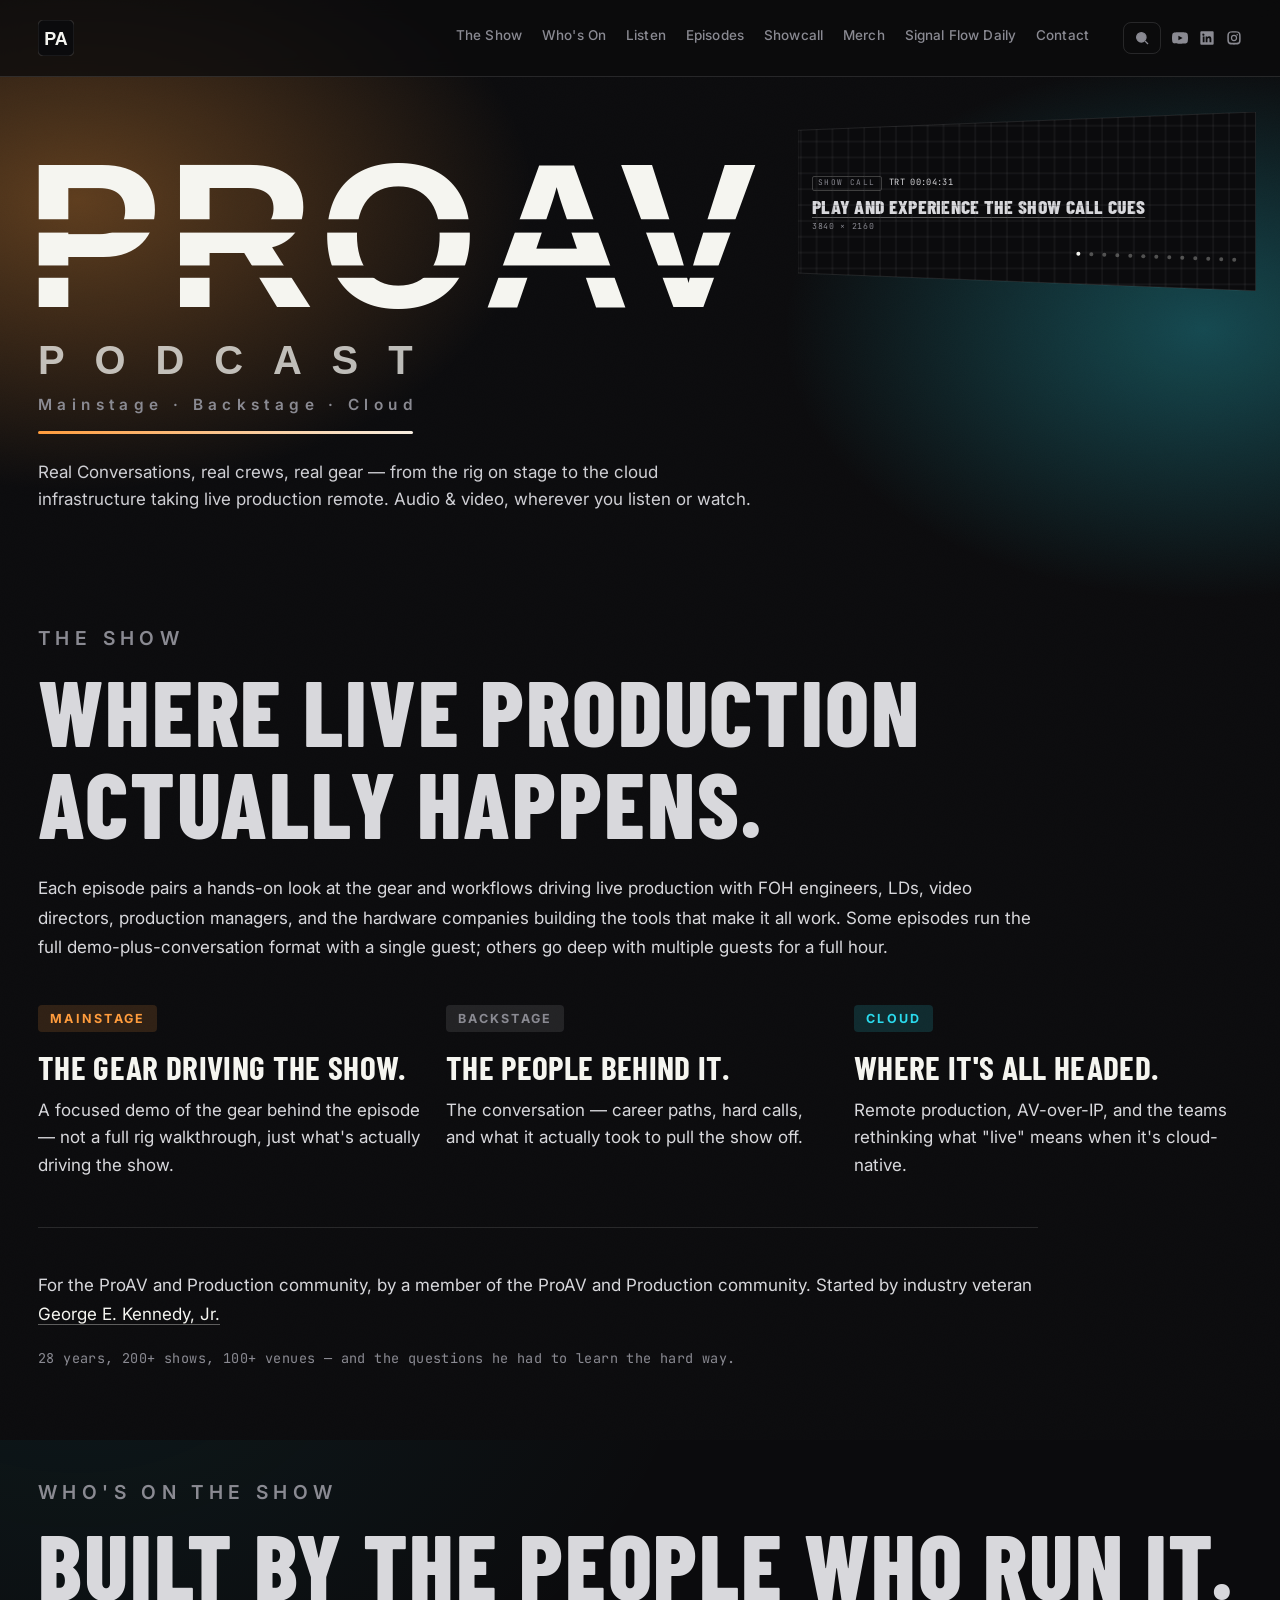
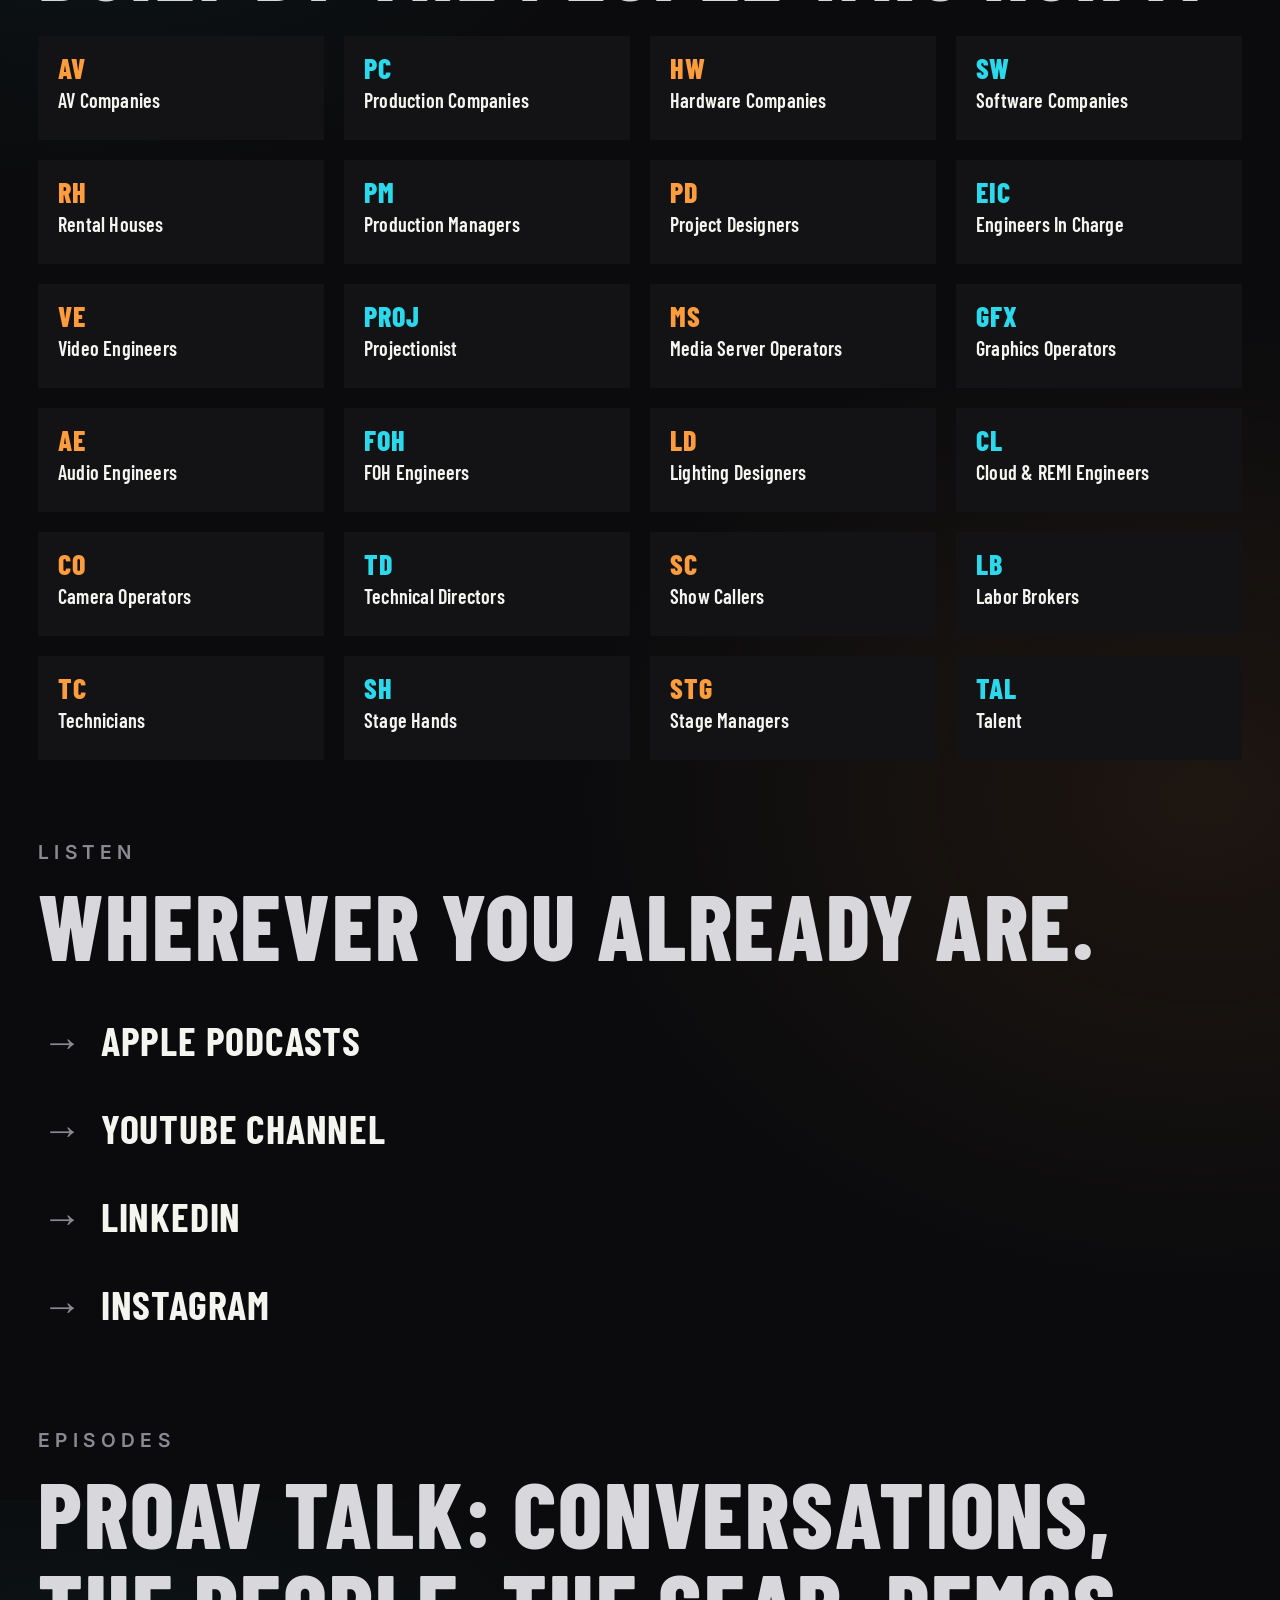
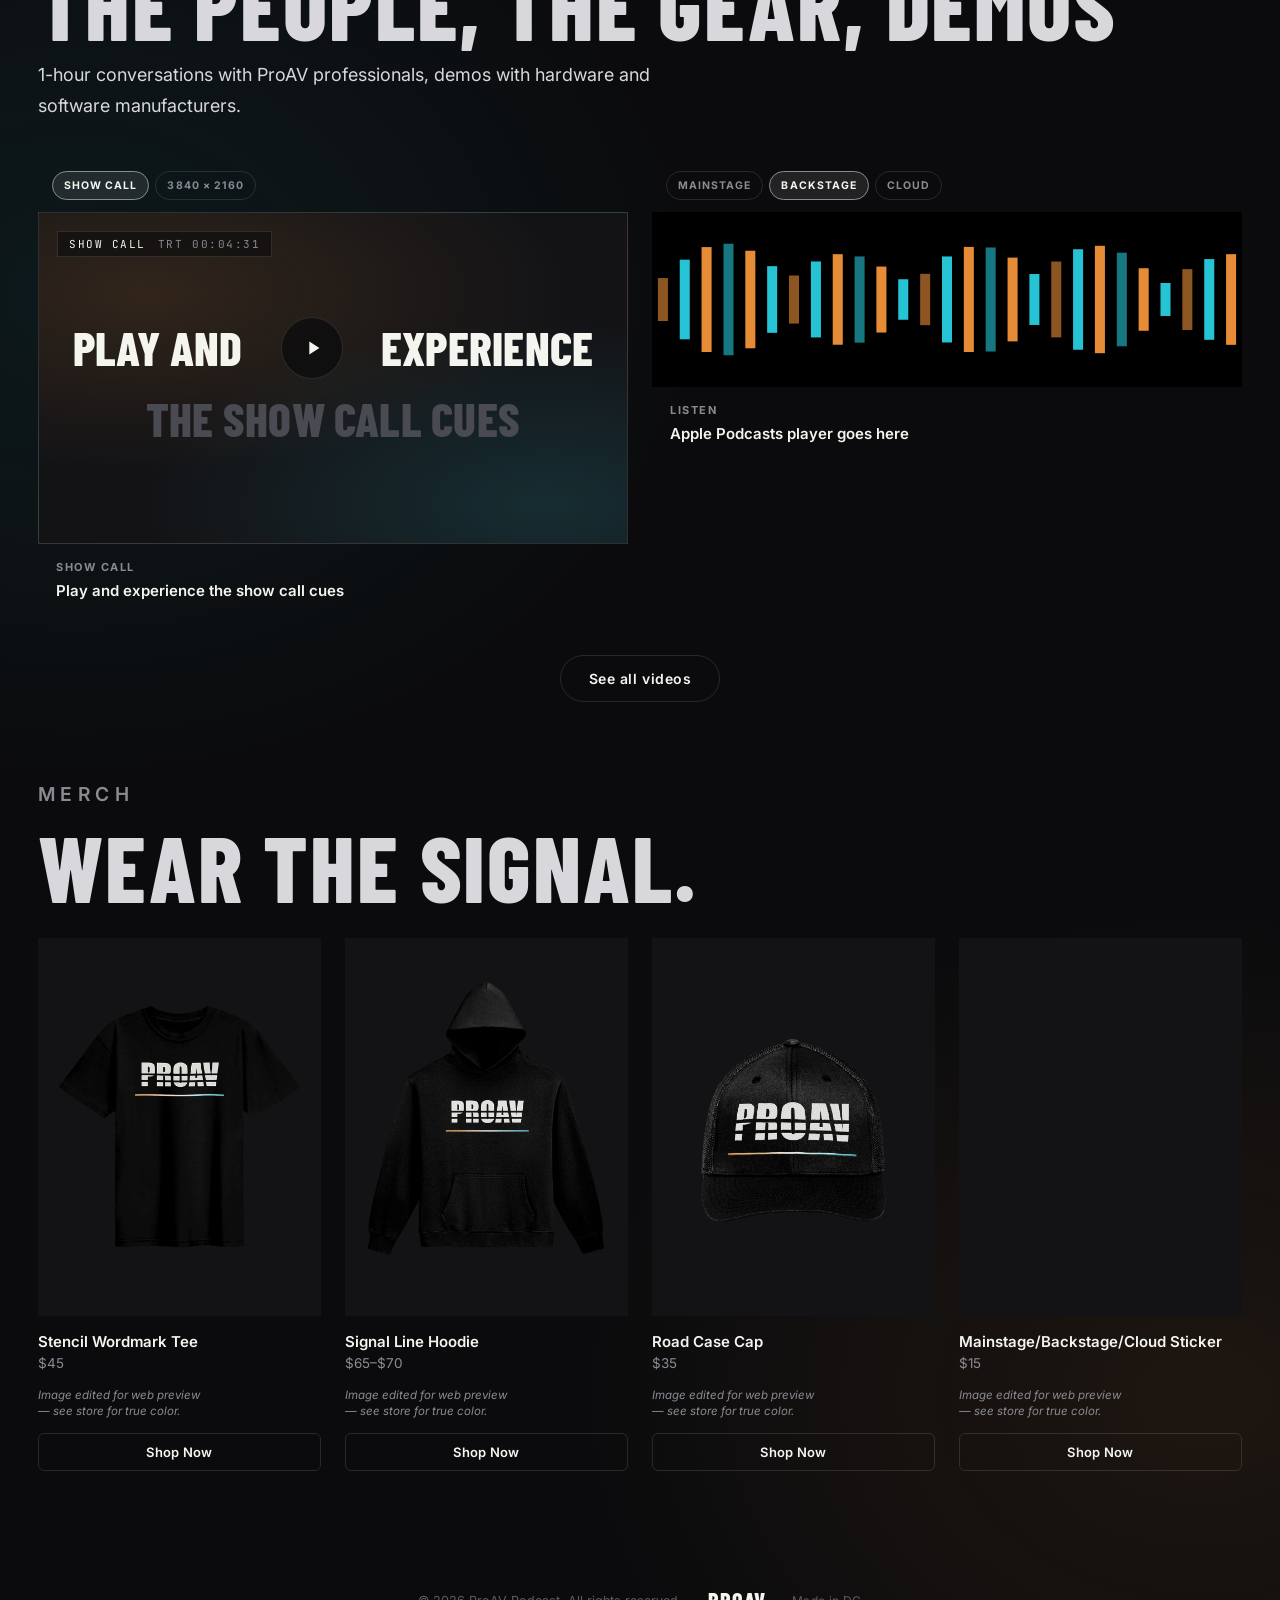
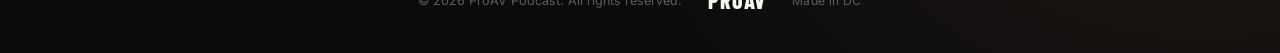
==== index.html @ 2a36d982 "push" ====
<!DOCTYPE html>
<html lang="en">
<head>
<meta charset="UTF-8">
<meta name="viewport" content="width=device-width, initial-scale=1.0">
<meta name="referrer" content="strict-origin-when-cross-origin">
<meta name="theme-color" content="#0B0B0D">
<meta name="robots" content="index, follow">
<title>ProAV — Mainstage, Backstage, Cloud</title>
<meta name="description" content="ProAV goes where the show actually happens — Mainstage, Backstage, and increasingly, Cloud. Real Conversations, real crews, real gear from the people driving live production.">
<meta property="og:type" content="website">
<meta property="og:site_name" content="ProAV Podcast">
<meta property="og:title" content="ProAV — Mainstage, Backstage, Cloud">
<meta property="og:description" content="Real Conversations, real crews, real gear — from the rig on stage to the cloud infrastructure taking live production remote.">
<meta property="og:image" content="/og-image.png">
<meta property="og:image:width" content="1200">
<meta property="og:image:height" content="630">
<meta property="og:url" content="https://proavpodcast.fm/">
<link rel="canonical" href="https://proavpodcast.fm/">
<meta name="twitter:card" content="summary_large_image">
<meta name="twitter:title" content="ProAV — Mainstage, Backstage, Cloud">
<meta name="twitter:description" content="Real Conversations, real crews, real gear — from the rig on stage to the cloud infrastructure taking live production remote.">
<meta name="twitter:image" content="/og-image.png">
<link rel="icon" type="image/svg+xml" href="[data-uri]">
<link rel="preconnect" href="https://fonts.googleapis.com">
<link rel="preconnect" href="https://fonts.gstatic.com" crossorigin>
<link href="https://fonts.googleapis.com/css2?family=Barlow+Condensed:wght@600;700;800&family=Inter:wght@400;500;600;700&family=JetBrains+Mono:wght@400;500&display=swap" rel="stylesheet">
<script type="application/ld+json">
{
  "@context": "https://schema.org",
  "@type": "WebSite",
  "name": "ProAV Podcast",
  "url": "https://proavpodcast.fm/",
  "potentialAction": {
    "@type": "SearchAction",
    "target": {
      "@type": "EntryPoint",
      "urlTemplate": "https://proavpodcast.fm/?q={search_term_string}"
    },
    "query-input": "required name=search_term_string"
  }
}
</script>
<script type="application/ld+json">
{
  "@context": "https://schema.org",
  "@type": "PodcastSeries",
  "name": "ProAV Podcast",
  "alternateName": "ProAV — Mainstage, Backstage, Cloud",
  "description": "ProAV goes where the show actually happens — Mainstage, Backstage, and increasingly, Cloud. Real Conversations, real crews, real gear from the people driving live production.",
  "url": "https://proavpodcast.fm/",
  "image": "https://proavpodcast.fm/og-image.png",
  "inLanguage": "en"
}
</script>
<link rel="stylesheet" href="css/tokens.css">
<link rel="stylesheet" href="css/base.css">
<link rel="stylesheet" href="css/layout.css">
<link rel="stylesheet" href="css/components.css">
<link rel="stylesheet" href="css/home.css">
  <link rel="stylesheet" href="css/wall-card.css">
</head>
<body>

<nav class="nav">
  <a href="/" class="nav-logo" aria-label="Back to home">
    <svg class="nav-bug" viewBox="0 0 64 64" xmlns="http://www.w3.org/2000/svg">
      <rect width="64" height="64" rx="10" fill="var(--stage-black)" stroke="var(--border-quiet)" stroke-width="2"/>
      <text x="32" y="45" text-anchor="middle"
            font-family="'Arial Black', Impact, Haettenschweiler, 'Arial Narrow Bold', sans-serif"
            font-weight="900" font-size="34" textLength="42" lengthAdjust="spacingAndGlyphs"
            fill="var(--signal-white)">PA</text>
    </svg>
  </a>
  <div class="nav-right">
    <div class="nav-links">
      <a href="#show">The Show</a>
      <a href="#guests">Who's On</a>
      <a href="#listen">Listen</a>
      <a href="#watch">Episodes</a>
      <a href="/showcall">Showcall</a>
      <a href="#merch">Merch</a>
      <a href="/signal-flow-daily.html">Signal Flow Daily</a>
      <a href="/contact">Contact</a>
    </div>
    <div class="nav-social">
      <button class="search-btn" id="searchBtn" aria-label="Search site" type="button">
        <svg viewBox="0 0 24 24" fill="none" stroke="currentColor" stroke-width="2"><circle cx="11" cy="11" r="7"/><line x1="21" y1="21" x2="16.65" y2="16.65"/></svg>
        <kbd>&#8984;K</kbd>
      </button>
      <a href="https://www.youtube.com/@theproavpodcast" aria-label="YouTube" target="_blank" rel="noopener">
        <svg viewBox="0 0 24 24"><path d="M23.5 6.2a3 3 0 0 0-2.1-2.1C19.6 3.5 12 3.5 12 3.5s-7.6 0-9.4.6A3 3 0 0 0 .5 6.2 31.6 31.6 0 0 0 0 12a31.6 31.6 0 0 0 .5 5.8 3 3 0 0 0 2.1 2.1c1.8.6 9.4.6 9.4.6s7.6 0 9.4-.6a3 3 0 0 0 2.1-2.1A31.6 31.6 0 0 0 24 12a31.6 31.6 0 0 0-.5-5.8ZM9.6 15.5v-7l6.3 3.5-6.3 3.5Z"/></svg>
      </a>
      <a href="https://www.linkedin.com/company/theproavpodcast/" aria-label="LinkedIn" target="_blank" rel="noopener">
        <svg viewBox="0 0 24 24"><path d="M20.5 2h-17A1.5 1.5 0 0 0 2 3.5v17A1.5 1.5 0 0 0 3.5 22h17a1.5 1.5 0 0 0 1.5-1.5v-17A1.5 1.5 0 0 0 20.5 2ZM8.3 18.5H5.6V9.7h2.7v8.8ZM7 8.6a1.6 1.6 0 1 1 0-3.1 1.6 1.6 0 0 1 0 3.1Zm11.5 9.9h-2.7v-4.3c0-1 0-2.3-1.4-2.3s-1.7 1.1-1.7 2.3v4.3h-2.7V9.7h2.6v1.2h.1a2.9 2.9 0 0 1 2.6-1.4c2.7 0 3.2 1.8 3.2 4.1v4.9Z"/></svg>
      </a>
      <a href="https://www.instagram.com/theproavpodcast/" aria-label="Instagram" target="_blank" rel="noopener">
        <svg viewBox="0 0 24 24"><path d="M12 2c2.7 0 3.1 0 4.1.1 1.1 0 1.8.2 2.5.5.7.2 1.2.6 1.7 1.1.5.5.9 1 1.1 1.7.3.7.4 1.4.5 2.5 0 1 .1 1.4.1 4.1s0 3.1-.1 4.1c0 1.1-.2 1.8-.5 2.5-.2.7-.6 1.2-1.1 1.7-.5.5-1 .9-1.7 1.1-.7.3-1.4.4-2.5.5-1 0-1.4.1-4.1.1s-3.1 0-4.1-.1c-1.1 0-1.8-.2-2.5-.5a4.6 4.6 0 0 1-1.7-1.1 4.6 4.6 0 0 1-1.1-1.7c-.3-.7-.4-1.4-.5-2.5C2 15.1 2 14.7 2 12s0-3.1.1-4.1c0-1.1.2-1.8.5-2.5.2-.7.6-1.2 1.1-1.7.5-.5 1-.9 1.7-1.1.7-.3 1.4-.4 2.5-.5C8.9 2 9.3 2 12 2Zm0 1.8c-2.7 0-3 0-4 .1-.9 0-1.4.2-1.7.3-.4.2-.7.3-1 .6-.3.3-.5.6-.6 1-.1.3-.3.8-.3 1.7-.1 1-.1 1.3-.1 4s0 3 .1 4c0 .9.2 1.4.3 1.7.2.4.3.7.6 1 .3.3.6.5 1 .6.3.1.8.3 1.7.3 1 .1 1.3.1 4 .1s3 0 4-.1c.9 0 1.4-.2 1.7-.3.4-.2.7-.3 1-.6.3-.3.5-.6.6-1 .1-.3.3-.8.3-1.7.1-1 .1-1.3.1-4s0-3-.1-4c0-.9-.2-1.4-.3-1.7-.2-.4-.3-.7-.6-1a2.7 2.7 0 0 0-1-.6c-.3-.1-.8-.3-1.7-.3-1-.1-1.3-.1-4-.1Zm0 3.5a4.7 4.7 0 1 1 0 9.4 4.7 4.7 0 0 1 0-9.4Zm0 1.8a2.9 2.9 0 1 0 0 5.8 2.9 2.9 0 0 0 0-5.8Zm5.9-2a1.1 1.1 0 1 1-2.2 0 1.1 1.1 0 0 1 2.2 0Z"/></svg>
      </a>
    </div>
  </div>
  <button class="hamburger" id="hamburgerBtn" aria-label="Open menu" aria-expanded="false">
    <span></span><span></span><span></span>
  </button>
</nav>

<div class="mobile-menu" id="mobileMenu">
  <button class="mobile-search-btn" id="mobileSearchBtn" type="button">
    <svg viewBox="0 0 24 24" fill="none" stroke="currentColor" stroke-width="2"><circle cx="11" cy="11" r="7"/><line x1="21" y1="21" x2="16.65" y2="16.65"/></svg>
    Search
  </button>
  <a href="#show">The Show</a>
  <a href="#guests">Who's On</a>
  <a href="#listen">Listen</a>
  <a href="#watch">Episodes</a>
  <a href="/showcall">Showcall</a>
  <a href="#merch">Merch</a>
  <a href="/signal-flow-daily.html">Signal Flow Daily</a>
  <a href="/contact">Contact</a>
  <div class="footer-social" style="margin-top: 32px;">
    <a href="https://www.youtube.com/@theproavpodcast" aria-label="YouTube" target="_blank" rel="noopener">
      <svg viewBox="0 0 24 24"><path d="M23.5 6.2a3 3 0 0 0-2.1-2.1C19.6 3.5 12 3.5 12 3.5s-7.6 0-9.4.6A3 3 0 0 0 .5 6.2 31.6 31.6 0 0 0 0 12a31.6 31.6 0 0 0 .5 5.8 3 3 0 0 0 2.1 2.1c1.8.6 9.4.6 9.4.6s7.6 0 9.4-.6a3 3 0 0 0 2.1-2.1A31.6 31.6 0 0 0 24 12a31.6 31.6 0 0 0-.5-5.8ZM9.6 15.5v-7l6.3 3.5-6.3 3.5Z"/></svg>
    </a>
    <a href="https://www.linkedin.com/company/theproavpodcast/" aria-label="LinkedIn" target="_blank" rel="noopener">
      <svg viewBox="0 0 24 24"><path d="M20.5 2h-17A1.5 1.5 0 0 0 2 3.5v17A1.5 1.5 0 0 0 3.5 22h17a1.5 1.5 0 0 0 1.5-1.5v-17A1.5 1.5 0 0 0 20.5 2ZM8.3 18.5H5.6V9.7h2.7v8.8ZM7 8.6a1.6 1.6 0 1 1 0-3.1 1.6 1.6 0 0 1 0 3.1Zm11.5 9.9h-2.7v-4.3c0-1 0-2.3-1.4-2.3s-1.7 1.1-1.7 2.3v4.3h-2.7V9.7h2.6v1.2h.1a2.9 2.9 0 0 1 2.6-1.4c2.7 0 3.2 1.8 3.2 4.1v4.9Z"/></svg>
    </a>
    <a href="https://www.instagram.com/theproavpodcast/" aria-label="Instagram" target="_blank" rel="noopener">
      <svg viewBox="0 0 24 24"><path d="M12 2c2.7 0 3.1 0 4.1.1 1.1 0 1.8.2 2.5.5.7.2 1.2.6 1.7 1.1.5.5.9 1 1.1 1.7.3.7.4 1.4.5 2.5 0 1 .1 1.4.1 4.1s0 3.1-.1 4.1c0 1.1-.2 1.8-.5 2.5-.2.7-.6 1.2-1.1 1.7-.5.5-1 .9-1.7 1.1-.7.3-1.4.4-2.5.5-1 0-1.4.1-4.1.1s-3.1 0-4.1-.1c-1.1 0-1.8-.2-2.5-.5a4.6 4.6 0 0 1-1.7-1.1 4.6 4.6 0 0 1-1.1-1.7c-.3-.7-.4-1.4-.5-2.5C2 15.1 2 14.7 2 12s0-3.1.1-4.1c0-1.1.2-1.8.5-2.5.2-.7.6-1.2 1.1-1.7.5-.5 1-.9 1.7-1.1.7-.3 1.4-.4 2.5-.5C8.9 2 9.3 2 12 2Zm0 1.8c-2.7 0-3 0-4 .1-.9 0-1.4.2-1.7.3-.4.2-.7.3-1 .6-.3.3-.5.6-.6 1-.1.3-.3.8-.3 1.7-.1 1-.1 1.3-.1 4s0 3 .1 4c0 .9.2 1.4.3 1.7.2.4.3.7.6 1 .3.3.6.5 1 .6.3.1.8.3 1.7.3 1 .1 1.3.1 4 .1s3 0 4-.1c.9 0 1.4-.2 1.7-.3.4-.2.7-.3 1-.6.3-.3.5-.6.6-1 .1-.3.3-.8.3-1.7.1-1 .1-1.3.1-4s0-3-.1-4c0-.9-.2-1.4-.3-1.7-.2-.4-.3-.7-.6-1a2.7 2.7 0 0 0-1-.6c-.3-.1-.8-.3-1.7-.3-1-.1-1.3-.1-4-.1Zm0 3.5a4.7 4.7 0 1 1 0 9.4 4.7 4.7 0 0 1 0-9.4Zm0 1.8a2.9 2.9 0 1 0 0 5.8 2.9 2.9 0 0 0 0-5.8Zm5.9-2a1.1 1.1 0 1 1-2.2 0 1.1 1.1 0 0 1 2.2 0Z"/></svg>
    </a>
  </div>
</div>

<div class="search-overlay" id="searchOverlay" onclick="if(event.target===this) closeSiteSearch()">
  <div class="search-panel">
    <div class="search-input-row">
      <svg viewBox="0 0 24 24" fill="none" stroke="currentColor" stroke-width="2"><circle cx="11" cy="11" r="7"/><line x1="21" y1="21" x2="16.65" y2="16.65"/></svg>
      <input type="text" class="search-input" id="searchInput" placeholder="Search episodes, crew roles, merch…" autocomplete="off" aria-label="Search site">
      <button class="search-esc" onclick="closeSiteSearch()" type="button">esc</button>
    </div>
    <div class="search-results" id="searchResults">
      <div class="search-hint">Start typing to search the site — try "hoodie", "FOH", or "cloud".</div>
    </div>
  </div>
</div>

<header class="hero" id="top">
  <h1 class="sr-only">ProAV Podcast — Mainstage, Backstage, Cloud</h1>
  <!-- LED wall: a content slot. Swap what is inside .screen-content and it is
       clipped to the wall and takes the panel grid on top automatically. -->
  <div class="hero-screen">
    <div class="screen-content">
      <!-- No `loop`: the playlist in the script below advances on `ended`. -->
      <!-- No `autoplay`: the wall opens on its invitation and plays nothing until the show
           whether that is a clip or a card. With autoplay here the tag's own src played first
           and the card never got its turn at the top of the rotation. -->
      <video id="wall-video" src="images/hero-artemis-v1.mp4" muted playsinline webkit-playsinline preload="auto" aria-hidden="true"></video>
      <!-- One shell; the script fills it from whichever card the wall is on, so a new class is
           an entry in SLIDES below and needs no markup of its own. -->
      <a class="wall-card" hidden target="_blank" rel="noopener">
        <span class="wall-card-slate">
          <span class="wall-card-kind">CLASS</span>
          <span class="wall-card-dates"></span>
        </span>
        <span class="wall-card-title"></span>
        <span class="wall-card-meta"></span>
      </a>
      <!-- The cue call, on the wall. Two beats — the standby, then the take — and on the take
           the page's DIM cue actually fires. The wall is not illustrating a cue; it is calling
           one the page obeys. Filled from the SHOW cue stack below, like the card above. -->
            <!-- NO INVITATION. The wall is a display board: it rolls its classes and clips from the
           first frame and nothing is laid over them. The show call it used to launch now lives
           in the 4K window, opened from the text link in Episodes. -->
      <!-- A call given while something else is still on the wall — over a running clip, or
           over a slide being read. It does not replace what is up; it sits beside it on the
           right, which is the whole point of a standby. -->
      <div class="wall-ready" hidden aria-live="polite">
        <span class="wall-ready-line"></span>
      </div>
      <div class="wall-cue" hidden aria-live="polite">
        <!-- Builds are appended here, not swapped: build 2 arrives under build 1 with build 1
             still on the wall, so the standby is still readable when the take lands. The cue
             carries no slate — the standby is the first thing on the wall. -->
        <span class="wall-cue-builds"></span>
      </div>
    </div>
    <!-- Timecode burn-in. A sibling of .screen-content rather than a child, so the 46% opacity
         the picture carries on phones does not dim it. Top-left: the one corner nothing masks,
         and it balances the sound button opposite. -->
    <!-- The sequence's own readout, on the wall's TOP edge — the mirror of the clip burn-in
         below. Up while the show call is running, gone when it ends. -->
    <div class="wall-seq" hidden aria-hidden="true">
      <span class="wall-seq-name">SHOW CALL</span>
      <span class="wall-seq-trt">TRT --:--:--</span>
      <span class="wall-seq-code">00:00:00;00</span>
    </div>
    <div class="wall-tc" aria-hidden="true">
      <span class="wall-tc-name">ARTEMIS I</span>
      <span class="wall-tc-trt">TRT --:--:--</span>
      <span class="wall-tc-code">00:00:00;00</span>
    </div>
    
    
    <!-- Jump between the wall's items. pointer-events:auto, since .hero-screen turns them off. -->
    <div class="wall-dots" role="group" aria-label="Wall content"></div>
    <svg class="screen-frame" viewBox="150 28 750 293" xmlns="http://www.w3.org/2000/svg" aria-hidden="true" preserveAspectRatio="xMaxYMid meet">
  <defs>
    <clipPath id="wallClip"><path d="M150 58 L900 28 L900 321 L150 292 Z"/></clipPath>
    <pattern id="panels" width="26" height="26" patternUnits="userSpaceOnUse">
      <path d="M26 0V26M0 26H26" stroke="#0B0B0D" stroke-opacity=".55" stroke-width="1.5"/><path d="M24.5 0V26M0 24.5H26" stroke="#F5F5F0" stroke-opacity=".13" stroke-width="1"/>
    </pattern>
  </defs>
  <g clip-path="url(#wallClip)"><rect x="150" y="28" width="750" height="293" fill="url(#panels)"/></g>
  <!-- A slim outline. The full-weight 1.5 stroke read as a bevelled edge over the seams;
       this is half of it at a lower opacity, so the wall has an edge without a frame. -->
  <path d="M150 58 L900 28 L900 321 L150 292 Z" fill="none" stroke="#F5F5F0" stroke-opacity=".22" stroke-width="0.75"/>
</svg>
  </div>
  <div class="hero-word display">
    <div class="hero-word-video" aria-hidden="true"><video src="images/hero-logo-v132.mp4" muted playsinline preload="auto"></video></div>
    <svg viewBox="0 50 1200 200" xmlns="http://www.w3.org/2000/svg">
      <defs>
        <mask id="stencilMask" maskUnits="userSpaceOnUse" x="0" y="0" width="1200" height="300">
          <rect width="1200" height="300" fill="white"/>
          <rect x="0" y="135" width="1200" height="13" fill="black"/>
          <rect x="0" y="180" width="1200" height="12" fill="black"/>
          <rect x="0" y="224" width="1200" height="13" fill="black"/>
        </mask>
      </defs>
      <text x="0" y="220" text-anchor="start" font-family="Impact, Haettenschweiler, sans-serif"
            font-size="200" fill="currentColor" mask="url(#stencilMask)">PROAV</text>
    </svg>
  </div>
  <div class="hero-lockup">
    <!-- PODCAST. Each letter is its own span in a space-between row, so the word spreads to
         exactly the width of its box however the font measures — Arial here, something else on a
         machine without it, same width either way. The box is a share of .hero-lockup, which is
         sized by the tagline's text, so PODCAST, the tagline and the signal rule below all end on
         the same edge at every screen size. Drawn as text rather than swapped in from the brand
         pack's svg because the wordmark above carries the colour cycle and the masked clip. -->
    <div class="hero-podcast" aria-hidden="true"><span>P</span><span>O</span><span>D</span><span>C</span><span>A</span><span>S</span><span>T</span></div>
    <div class="hero-tagline">Mainstage &middot; Backstage &middot; Cloud</div>
    <div class="signal-line-css" aria-hidden="true"></div>
  </div>
  <p class="hero-hook">
    Real Conversations, real crews, real gear — from the rig on stage to the
    cloud<br class="hook-br"> infrastructure taking live production remote. Audio &amp; video,
    wherever you listen or watch.
  </p>
  <!-- Listen Now / Watch Episodes buttons are hidden for now. To bring them back, uncomment this block and set .hero-hook's bottom margin back to 28px in css/home.css.
  <div class="hero-ctas">
    <a href="#listen" class="btn btn-primary">Listen Now</a>
    <a href="#watch" class="btn btn-secondary">Watch Episodes</a>
  </div>
  -->

  <div class="show-in-hero" id="show">
    <div class="section-eyebrow reveal">THE SHOW</div>
    <h2 class="section-title display reveal">Where live production actually happens.</h2>
    <p class="show-copy reveal">
      Each episode pairs a hands-on look at the gear and workflows driving live
      production with FOH engineers, LDs, video
      directors, production managers, and the hardware companies building the
      tools that make it all work. Some episodes run the full
      demo-plus-conversation format with a single guest; others go deep with
      multiple guests for a full hour.
    </p>
    <div class="segments-wrap">
      <div class="segments">
        <div class="segment-card reveal">
          <span class="segment-chip mainstage">MAINSTAGE</span>
          <h3>The gear driving the show.</h3>
          <p>A focused demo of the gear behind the episode — not a full rig walkthrough, just what's actually driving the show.</p>
        </div>
        <div class="segment-card reveal">
          <span class="segment-chip backstage">BACKSTAGE</span>
          <h3>The people behind it.</h3>
          <p>The conversation — career paths, hard calls, and what it actually took to pull the show off.</p>
        </div>
        <div class="segment-card reveal">
          <span class="segment-chip cloud">CLOUD</span>
          <h3>Where it's all headed.</h3>
          <p>Remote production, AV-over-IP, and the teams rethinking what "live" means when it's cloud-native.</p>
        </div>
      </div>
    </div>

    <!-- WHO STARTED IT. Apple Podcasts Connect asks for a Creator, and the credit belongs on
         the front page rather than a page of its own — George, 28 Nov: "I don't see the need
         for a whole page." It sits last in THE SHOW so the page says what the show is, then
         who is behind it.
         THE FIRST SENTENCE IS GEORGE'S, repaired for punctuation only: "the" added before the
         second "ProAV and Production community", and the run-on split in two. Do not reword it.
         The full bio is NOT duplicated here — the name links out to gekjr.pro/about, which is
         the one place it is maintained. -->
    <div class="show-creator reveal">
      <p class="show-creator-line">
        For the ProAV and Production community, by a member of the ProAV and Production
        community. Started by industry veteran
        <a href="https://gekjr.pro/about" target="_blank" rel="noopener">George E. Kennedy,&nbsp;Jr.</a>
      </p>
      <p class="show-creator-sub">28 years, 200+ shows, 100+ venues &mdash; and the questions he had to learn the hard way.</p>
    </div>
  </div>
</header>




<section id="guests" class="band-plain">  <div class="section-eyebrow reveal">WHO'S ON THE SHOW</div>
  <h2 class="section-title display reveal">Built by the people who run it.</h2>
  <div class="guest-grid reveal" id="guestGrid">
    <div class="guest-tag tile guest-reveal" tabindex="0">
      <div class="guest-badge">AV</div><span>AV Companies</span>
      <div class="guest-tooltip">Supply and integrate the audiovisual gear the whole production runs on.</div>
    </div>
    <div class="guest-tag tile guest-reveal" tabindex="0">
      <div class="guest-badge">PC</div><span>Production Companies</span>
      <div class="guest-tooltip">Produce and deliver the show end to end, from concept through load-out.</div>
    </div>
    <div class="guest-tag tile guest-reveal" tabindex="0">
      <div class="guest-badge">HW</div><span>Hardware Companies</span>
      <div class="guest-tooltip">Build the gear the whole industry runs on.</div>
    </div>
    <div class="guest-tag tile guest-reveal" tabindex="0">
      <div class="guest-badge">SW</div><span>Software Companies</span>
      <div class="guest-tooltip">Build the platforms and control systems running behind every show.</div>
    </div>
    <div class="guest-tag tile guest-reveal" tabindex="0">
      <div class="guest-badge">RH</div><span>Rental Houses</span>
      <div class="guest-tooltip">Stock and prep the gear that ships out for every show.</div>
    </div>
    <div class="guest-tag tile guest-reveal" tabindex="0">
      <div class="guest-badge">PM</div><span>Production Managers</span>
      <div class="guest-tooltip">Own the schedule, budget, and logistics that make the show possible.</div>
    </div>
    <div class="guest-tag tile guest-reveal" tabindex="0">
      <div class="guest-badge">PD</div><span>Project Designers</span>
      <div class="guest-tooltip">Design the system architecture and technical plan before a single cable gets pulled.</div>
    </div>
    <div class="guest-tag tile guest-reveal" tabindex="0">
      <div class="guest-badge">EIC</div><span>Engineers In Charge</span>
      <div class="guest-tooltip">Owns the technical plan for the show and calls the shots when something breaks live.</div>
    </div>
    <div class="guest-tag tile guest-reveal" tabindex="0">
      <div class="guest-badge">VE</div><span>Video Engineers</span>
      <div class="guest-tooltip">Keep every camera, switcher, and feed color-matched and running clean.</div>
    </div>
    <div class="guest-tag tile guest-reveal" tabindex="0">
      <div class="guest-badge">PROJ</div><span>Projectionist</span>
      <div class="guest-tooltip">Align, focus, and run the projectors so the image lands exactly where it should.</div>
    </div>
    <div class="guest-tag tile guest-reveal" tabindex="0">
      <div class="guest-badge">MS</div><span>Media Server Operators</span>
      <div class="guest-tooltip">Run the playback and content engine driving screens, LED, and video cues live.</div>
    </div>
    <div class="guest-tag tile guest-reveal" tabindex="0">
      <div class="guest-badge">GFX</div><span>Graphics Operators</span>
      <div class="guest-tooltip">Build and drive the on-screen graphics — lower thirds, stat boards, and show packages.</div>
    </div>
    <div class="guest-tag tile guest-reveal" tabindex="0">
      <div class="guest-badge">AE</div><span>Audio Engineers</span>
      <div class="guest-tooltip">Build and run the mix — from console gain structure to the monitor world.</div>
    </div>
    <div class="guest-tag tile guest-reveal" tabindex="0">
      <div class="guest-badge">FOH</div><span>FOH Engineers</span>
      <div class="guest-tooltip">Mix the room the audience actually hears — live, with no do-overs.</div>
    </div>
    <div class="guest-tag tile guest-reveal" tabindex="0">
      <div class="guest-badge">LD</div><span>Lighting Designers</span>
      <div class="guest-tooltip">Program and run the look of the show, cue to cue.</div>
    </div>
    <div class="guest-tag tile guest-reveal" tabindex="0">
      <div class="guest-badge">CL</div><span>Cloud &amp; REMI Engineers</span>
      <div class="guest-tooltip">Route production remote, moving signal from the stage into cloud infrastructure.</div>
    </div>
    <div class="guest-tag tile guest-reveal" tabindex="0">
      <div class="guest-badge">CO</div><span>Camera Operators</span>
      <div class="guest-tooltip">Frame every shot the video director calls, live and on the fly.</div>
    </div>
    <div class="guest-tag tile guest-reveal" tabindex="0">
      <div class="guest-badge">TD</div><span>Technical Directors</span>
      <div class="guest-tooltip">Call the show and switch the picture in real time.</div>
    </div>
    <div class="guest-tag tile guest-reveal" tabindex="0">
      <div class="guest-badge">SC</div><span>Show Callers</span>
      <div class="guest-tooltip">Keep the whole production on cue and on time.</div>
    </div>
    <div class="guest-tag tile guest-reveal" tabindex="0">
      <div class="guest-badge">LB</div><span>Labor Brokers</span>
      <div class="guest-tooltip">Staff the crews that make load-in, show, and strike happen.</div>
    </div>
    <div class="guest-tag tile guest-reveal" tabindex="0">
      <div class="guest-badge">TC</div><span>Technicians</span>
      <div class="guest-tooltip">Keep the rig patched, powered, and running from load-in through strike.</div>
    </div>
    <div class="guest-tag tile guest-reveal" tabindex="0">
      <div class="guest-badge">SH</div><span>Stage Hands</span>
      <div class="guest-tooltip">Build, move, and strike the physical show — the muscle behind every load-in.</div>
    </div>
    <div class="guest-tag tile guest-reveal" tabindex="0">
      <div class="guest-badge">STG</div><span>Stage Managers</span>
      <div class="guest-tooltip">Call cues backstage and keep talent, crew, and schedule moving in sync.</div>
    </div>
    <div class="guest-tag tile guest-reveal" tabindex="0">
      <div class="guest-badge">TAL</div><span>Talent</span>
      <div class="guest-tooltip">The hosts and performers the whole production is built to support.</div>
    </div>
  </div>
</section>

<section id="listen" class="band-plain">  <div class="section-eyebrow reveal">LISTEN</div>
  <h2 class="section-title display reveal">Wherever you already are.</h2>
  <div class="listen-grid reveal">
    <a href="#" class="platform-btn"><span>Apple Podcasts</span><span class="arrow">&rarr;</span></a>
    <a href="https://www.youtube.com/@theproavpodcast" class="platform-btn" target="_blank" rel="noopener"><span>YouTube Channel</span><span class="arrow">&rarr;</span></a>
    <a href="https://www.linkedin.com/company/theproavpodcast/" class="platform-btn" target="_blank" rel="noopener"><span>LinkedIn</span><span class="arrow">&rarr;</span></a>
    <a href="https://www.instagram.com/theproavpodcast/" class="platform-btn" target="_blank" rel="noopener"><span>Instagram</span><span class="arrow">&rarr;</span></a>
  </div>
</section>

<section id="watch" class="band-plain">  <div class="section-eyebrow reveal">EPISODES</div>
  <h2 class="section-title display reveal">ProAV Talk: Conversations, The People, The Gear, Demos</h2>
  <p class="watch-note reveal">1-hour conversations with ProAV professionals, demos with hardware and software manufacturers.</p>
  <!-- Video on the left, audio on the right. Each .video-card in .watch-grid is one tile and
       they stack down the left column; copy a whole tile to add one. The episode tile that
       used to sit above the 4K show call ("The Art of Cutting Live") was removed, so the
       episode tile sits above the 4K show-call link in the left column.

       ═══ THIS STRIP IS CAPPED AT THREE TILES. ═══
       George, 27 Nov: "I don't want demos to over saturate the main page, make it super
       long." The full library lives on /watch, and the "See all" link below is how you get
       there. A fourth tile here is the thing that page exists to prevent — put the new
       video on /watch instead, and only swap one in here when it should be one of the three
       the front page leads with. Today there is one real video, so one shows. -->
  <div class="watch-pair">
  <div class="watch-grid">
  <!-- THE SHOW CALL, 4K. The poster is a still; the show runs in showcaller.html, which also
       stands on its own at /showcall. Clicking opens it in the overlay. -->
  <div class="video-card showcall-card reveal">
    <div class="watch-segments" aria-hidden="true">
      <span class="watch-seg-tag active" data-seg="backstage">SHOW CALL</span>
      <span class="watch-seg-tag">3840 &times; 2160</span>
    </div>
    <div class="showcall-poster" role="button" tabindex="0"
         aria-label="Open the 4K show call full screen"
         onclick="openShowCall()" onkeydown="if(event.key==='Enter'||event.key===' '){event.preventDefault();openShowCall();}">
      <div class="showcall-poster-tc"><span>SHOW CALL</span><span>TRT 00:04:31</span></div>
      <!-- The top row reads across the control: PLAY AND [>] EXPERIENCE. -->
      <div class="showcall-poster-row">
        <span class="showcall-poster-line line-a">PLAY AND</span>
        <span class="play-btn"><svg viewBox="0 0 24 24"><path d="M8 5v14l11-7z"/></svg></span>
        <span class="showcall-poster-line line-a">EXPERIENCE</span>
      </div>
      <div class="showcall-poster-line line-b">THE SHOW CALL CUES</div>
    </div>
    <div class="video-meta">
      <div class="video-eyebrow backstage">SHOW CALL</div>
      <div class="video-title">Play and experience the show call cues</div>
    </div>
  </div>
  </div>

    <div class="audio-slot reveal">
      <div class="watch-segments" aria-hidden="true">
        <span class="watch-seg-tag" data-seg="mainstage">MAINSTAGE</span>
        <span class="watch-seg-tag active" data-seg="backstage">BACKSTAGE</span>
        <span class="watch-seg-tag" data-seg="cloud">CLOUD</span>
      </div>
      <div class="audio-embed"><svg class="slot-art" viewBox="0 0 600 175" preserveAspectRatio="xMidYMid meet" xmlns="http://www.w3.org/2000/svg" aria-hidden="true" focusable="false"><rect x="6.0" y="65.7" width="10.2" height="43.7" fill="#FF9C3D" opacity="0.55"/><rect x="28.2" y="47.0" width="10.2" height="81.0" fill="#2AD9EC" opacity="0.9"/><rect x="50.4" y="34.2" width="10.2" height="106.7" fill="#FF9C3D" opacity="0.9"/><rect x="72.7" y="30.8" width="10.2" height="113.4" fill="#2AD9EC" opacity="0.55"/><rect x="94.9" y="37.9" width="10.2" height="99.2" fill="#FF9C3D" opacity="0.9"/><rect x="117.1" y="53.6" width="10.2" height="67.8" fill="#2AD9EC" opacity="0.9"/><rect x="139.3" y="63.1" width="10.2" height="48.9" fill="#FF9C3D" opacity="0.55"/><rect x="161.6" y="48.8" width="10.2" height="77.3" fill="#2AD9EC" opacity="0.9"/><rect x="183.8" y="41.4" width="10.2" height="92.1" fill="#FF9C3D" opacity="0.9"/><rect x="206.0" y="43.7" width="10.2" height="87.7" fill="#2AD9EC" opacity="0.55"/><rect x="228.2" y="54.0" width="10.2" height="67.1" fill="#FF9C3D" opacity="0.9"/><rect x="250.4" y="66.9" width="10.2" height="41.2" fill="#2AD9EC" opacity="0.9"/><rect x="272.7" y="61.4" width="10.2" height="52.2" fill="#FF9C3D" opacity="0.55"/><rect x="294.9" y="43.7" width="10.2" height="87.5" fill="#2AD9EC" opacity="0.9"/><rect x="317.1" y="34.0" width="10.2" height="106.9" fill="#FF9C3D" opacity="0.9"/><rect x="339.3" y="34.6" width="10.2" height="105.8" fill="#2AD9EC" opacity="0.55"/><rect x="361.6" y="44.9" width="10.2" height="85.2" fill="#FF9C3D" opacity="0.9"/><rect x="383.8" y="61.6" width="10.2" height="51.8" fill="#2AD9EC" opacity="0.9"/><rect x="406.0" y="48.9" width="10.2" height="77.1" fill="#FF9C3D" opacity="0.55"/><rect x="428.2" y="36.4" width="10.2" height="102.2" fill="#2AD9EC" opacity="0.9"/><rect x="450.4" y="32.9" width="10.2" height="109.2" fill="#FF9C3D" opacity="0.9"/><rect x="472.7" y="39.9" width="10.2" height="95.2" fill="#2AD9EC" opacity="0.55"/><rect x="494.9" y="55.7" width="10.2" height="63.6" fill="#FF9C3D" opacity="0.9"/><rect x="517.1" y="70.7" width="10.2" height="33.6" fill="#2AD9EC" opacity="0.9"/><rect x="539.3" y="56.6" width="10.2" height="61.9" fill="#FF9C3D" opacity="0.55"/><rect x="561.6" y="46.4" width="10.2" height="82.1" fill="#2AD9EC" opacity="0.9"/><rect x="583.8" y="41.4" width="10.2" height="92.2" fill="#FF9C3D" opacity="0.9"/></svg>
        <!--
          Apple Podcasts player. Put the show and episode IDs into the src below and
          uncomment it; the block it sits in is already the right height.
          The episode page URL ends .../podcast/<SHOW-SLUG>/id<SHOW_ID>?i=<EPISODE_ID>
        <iframe src="https://embed.podcasts.apple.com/us/podcast/SHOW-SLUG/idSHOW_ID?i=EPISODE_ID"
          height="175" frameborder="0" loading="lazy" title="Listen to this episode"
          sandbox="allow-forms allow-popups allow-same-origin allow-scripts allow-storage-access-by-user-activation allow-top-navigation-by-user-activation"
          allow="autoplay *; encrypted-media *;"></iframe>
        -->
      </div>
      <div class="video-meta">
        <div class="video-eyebrow backstage">LISTEN</div>
        <div class="video-title">Apple Podcasts player goes here</div>
      </div>
    </div>
  </div>

  <!-- The way off the front page and into the library. -->
  <div class="watch-seeall reveal">
    <a href="/showcall" class="btn btn-secondary">See all videos</a>
  </div>

</section>

<!-- THE 4K SHOW CALL, FULL SCREEN. Built like the video modal beside it, but it frames
     showcaller.html rather than YouTube. The iframe is only given its src on open and has it
     taken away on close, so the show never runs behind a closed overlay.
     IT IS A DIRECT CHILD OF BODY, AND THAT MATTERS. The cue dims `body > section`, and a
     filter applies to an element's whole subtree with no way for a descendant to opt out —
     so a player inside a section goes down with the page when CUE 1 is taken. Out here the
     window keeps its level while the house steps back around it, the same way the LED wall
     does. Do not move this inside a section. -->
<div class="video-modal showcall-modal" id="showCallModal" onclick="scBackdrop(event, this)">
  <div class="video-modal-inner">
    <button class="video-modal-close" onclick="closeShowCall()" aria-label="Close show call">&times;</button>
    <div class="video-modal-frame showcall-modal-frame">
      <!-- THE RENDERED SHOW. A plain video element, which is what buys real fullscreen on
           iOS — none of which a framed DOM stage can have.
           The framed stage below is UNCHANGED and still reachable — see SHOWCALL_SOURCE.

           `controls` IS APPLE'S OWN, and that is the decision. v255 replaced it with a bar
           of ours so full screen could sit on the right, because iOS pins its expand and PiP
           to the video's TOP-LEFT and no CSS reaches them. George, 27 Nov: "let's revert to
           Apple standard player, lets keep the one tap in place." So the chrome is the
           platform's again — familiar, free, and it cannot drift from what iOS does next.
           The close button stays in its own strip above the picture (v246), clear of the
           controls Apple draws in that corner. Do not put a control of ours in there. -->
      <video id="showCallVideo" class="showcall-video" playsinline webkit-playsinline
             controls preload="metadata" poster="images/showcall-poster.jpg"
             title="Play and experience the show call cues" hidden></video>
      <iframe id="showCallIframe" src="" title="ProAV show call, 4K"
        allow="autoplay; fullscreen" allowfullscreen></iframe>
    </div>
  </div>
</div>
<div class="video-modal" id="videoModal" onclick="if(event.target===this) closeVideoModal()">
  <div class="video-modal-inner">
    <button class="video-modal-close" onclick="closeVideoModal()" aria-label="Close video">&times;</button>
    <div class="video-modal-frame">
      <iframe id="videoModalIframe" src="" title="Video player"
        referrerpolicy="strict-origin-when-cross-origin"
        allow="accelerometer; autoplay; clipboard-write; encrypted-media; gyroscope; picture-in-picture; web-share"
        allowfullscreen></iframe>
    </div>
  </div>
</div>

<div class="image-modal" id="imageModal" onclick="if(event.target===this) closeImageModal()">
  <div class="image-modal-inner">
    <button class="image-modal-close" onclick="closeImageModal()" aria-label="Close image">&times;</button>
    <div class="image-modal-stage" id="imageModalStage">
      <button class="image-modal-arrow prev" onclick="modalPrev()" aria-label="Previous image">&lsaquo;</button>
      <img id="imageModalImg" src="" alt="">
      <button class="image-modal-arrow next" onclick="modalNext()" aria-label="Next image">&rsaquo;</button>
    </div>
    <div class="image-modal-dots" id="imageModalDots">
      <span class="image-modal-dot" onclick="modalGoTo(0)" aria-label="Show front"></span>
      <span class="image-modal-dot" onclick="modalGoTo(1)" aria-label="Show back"></span>
    </div>
  </div>
</div>

<section id="merch" class="band-plain">  <div class="section-eyebrow reveal">MERCH</div>
  <h2 class="section-title display reveal">Wear the signal.</h2>
  <div class="merch-grid reveal">
    <div class="merch-card">
      <div class="merch-swatch-wrap tile" onclick="openImageModal(this, 'front')">
        <img class="merch-swatch front" src="images/tee-front.webp" width="900" height="1200" loading="lazy" decoding="async" alt="PROAV Stencil Wordmark Tee — front">
        <img class="merch-swatch back" src="images/tee-back.webp" width="900" height="1200" loading="lazy" decoding="async" alt="PROAV Stencil Wordmark Tee — back">
      </div>
      <div class="merch-meta">
        <div class="merch-name">Stencil Wordmark Tee</div>
        <div class="merch-price">$45</div>
        <div class="merch-color-note">Image edited for web preview — see store for true color.</div>
        <a href="https://proavpodcast-shop.fourthwall.com/products/stencil-wordmark-tee" class="merch-btn" target="_blank" rel="noopener">Shop Now</a>
      </div>
    </div>
    <div class="merch-card">
      <div class="merch-swatch-wrap tile" onclick="openImageModal(this, 'front')">
        <img class="merch-swatch front" src="images/hoodie-front.webp" width="900" height="1200" loading="lazy" decoding="async" alt="PROAV Signal Line Hoodie — front">
        <img class="merch-swatch back" src="images/hoodie-back.webp" width="900" height="1200" loading="lazy" decoding="async" alt="PROAV Signal Line Hoodie — back">
      </div>
      <div class="merch-meta">
        <div class="merch-name">Signal Line Hoodie</div>
        <div class="merch-price">$65–$70</div>
        <div class="merch-color-note">Image edited for web preview — see store for true color.</div>
        <a href="https://proavpodcast-shop.fourthwall.com/products/signal-line-hoodie" class="merch-btn" target="_blank" rel="noopener">Shop Now</a>
      </div>
    </div>
    <div class="merch-card">
      <div class="merch-swatch-wrap tile" onclick="openImageModal(this, 'front')">
        <img class="merch-swatch front" src="images/cap-front.webp" width="900" height="1200" loading="lazy" decoding="async" alt="PROAV Road Case Cap">
        <img class="merch-swatch back" src="images/cap-back.webp" width="900" height="1200" loading="lazy" decoding="async" alt="Road Case Cap back">
      </div>
      <div class="merch-meta">
        <div class="merch-name">Road Case Cap</div>
        <div class="merch-price">$35</div>
        <div class="merch-color-note">Image edited for web preview — see store for true color.</div>
        <a href="https://proavpodcast-shop.fourthwall.com/products/road-case-cap" class="merch-btn" target="_blank" rel="noopener">Shop Now</a>
      </div>
    </div>
    <div class="merch-card">
      <div class="merch-swatch-wrap tile" onclick="openImageModal(this, 'back')">
        <img class="merch-swatch front" src="images/sticker-front.webp" width="900" height="1200" loading="lazy" decoding="async" alt="Mainstage/Backstage/Cloud Sticker">
        <img class="merch-swatch back" src="images/sticker-back.webp" width="900" height="1200" loading="lazy" decoding="async" alt="Mainstage/Backstage/Cloud Sticker back">
      </div>
      <div class="merch-meta">
        <div class="merch-name">Mainstage/Backstage/Cloud Sticker</div>
        <div class="merch-price">$15</div>
        <div class="merch-color-note">Image edited for web preview — see store for true color.</div>
        <a href="https://proavpodcast-shop.fourthwall.com/products/mainstage-backstage-cloud-sticker" class="merch-btn" target="_blank" rel="noopener">Shop Now</a>
      </div>
    </div>
  </div>
</section>

<footer>
  <div class="footer-meta">&copy; 2026 ProAV Podcast. All rights reserved.</div>
  <a href="#top" class="footer-word display" aria-label="Back to top">PROAV</a>
  <div class="footer-madein">Made in DC</div>
</footer>

<script>
  const revealEls = document.querySelectorAll('.reveal');
  const io = new IntersectionObserver((entries) => {
    entries.forEach(e => { if (e.isIntersecting) { e.target.classList.add('visible'); io.unobserve(e.target); } });
  }, { threshold: 0.15 });
  revealEls.forEach(el => io.observe(el));

  // Who's On: the role tiles hinge down in a wave as the grid comes up the window, and fold back up in
  // reverse when you scroll away from it. Two trigger lines rather than one — open at halfway up the
  // window, close only once the grid has fallen back past 92% — so the gap between them stops a small
  // thumb movement near a single line from flipping the whole grid open and shut.
  const guestEls = document.querySelectorAll('.guest-reveal');
  if (guestEls.length) {
    const calm = window.matchMedia('(prefers-reduced-motion: reduce)');
    if (calm.matches) {
      guestEls.forEach(el => el.classList.add('settled'));
    } else {
      Array.prototype.forEach.call(guestEls, (el, i) => {
        el.style.setProperty('--i', i);          // position in the wave, both opening and closing
        // Each tile hands its animation off to a resting class as it finishes, so nothing is left
        // holding a transform that would outrank the hover lift.
        el.addEventListener('animationend', (e) => {
          if (e.target !== el) return;
          if (el.classList.contains('out')) { el.classList.remove('out', 'settled'); }
          else if (el.classList.contains('in')) { el.classList.remove('in'); el.classList.add('settled'); }
        });
      });

      // The grid is watched, not the 24 tiles: the container carries no 3D transform, so it can never
      // be the flattened element a browser quietly stops reporting on.
      const grid = guestEls[0].parentElement;

      // The top row stays down once it has arrived. Without it, scrolling back up leaves the heading
      // sitting over an empty black gap, which reads as a broken section rather than a closed one.
      let firstRow = new Set();
      const markFirstRow = () => {
        const top0 = guestEls[0].offsetTop;
        firstRow = new Set(Array.prototype.filter.call(guestEls, el => el.offsetTop === top0));
      };
      markFirstRow();

      let open = false;
      const setOpen = (want) => {
        if (want === open) return;
        open = want;
        // opening skips whatever is already down; closing skips the top row
        const moving = Array.prototype.filter.call(guestEls, el =>
          want ? !el.classList.contains('settled') : !firstRow.has(el));
        if (!moving.length) return;
        moving.forEach(el => el.classList.remove('in', 'out'));
        void grid.offsetWidth;                   // one reflow for the grid, so the animations restart
        moving.forEach(el => {                   // rather than resume the one that was mid-flight
          if (want) el.classList.remove('settled');
          el.classList.add(want ? 'in' : 'out');
        });
      };

      // Two lines plus a direction test. Open at 40% up the window, close at 55% — and only close
      // while actually scrolling up. The 15%-of-a-window dead zone between the lines, together with
      // the direction test, is what stops a small scroll chattering it open and shut; keeping the
      // lines close together is what makes the fold-up happen while the grid is still in frame.
      let lastY = window.scrollY;
      const check = () => {
        const r = grid.getBoundingClientRect();
        const h = window.innerHeight;
        const y = window.scrollY;
        const goingUp = y < lastY - 1;
        lastY = y;
        if (!open && r.top < h * 0.40) setOpen(true);
        else if (open && goingUp && r.top > h * 0.55) setOpen(false);
      };
      let pending = false;
      const queue = () => { if (!pending) { pending = true; requestAnimationFrame(() => { pending = false; check(); }); } };
      window.addEventListener('scroll', queue, { passive: true });
      let rt;                                    // the row runs 4-up or 2-up, so recheck after a resize
      window.addEventListener('resize', () => {
        clearTimeout(rt);
        rt = setTimeout(() => { markFirstRow(); check(); }, 150);
      }, { passive: true });
      if (document.fonts && document.fonts.ready) document.fonts.ready.then(markFirstRow);
      check();
    }
  }

  // scroll-spy: highlight the nav link for whichever section is currently
  // in view. Checks each section's position against a line just below the
  // fixed nav, and picks the last one that's been scrolled past — more
  // reliable than an intersection band when sections vary a lot in height.
  (function initScrollSpy() {
    const navLinkMap = {};
    document.querySelectorAll('.nav-links a[href^="#"]').forEach(a => {
      navLinkMap[a.getAttribute('href').slice(1)] = a;
    });
    const sectionIds = Object.keys(navLinkMap);
    const sections = sectionIds.map(id => document.getElementById(id)).filter(Boolean);
    if (sections.length === 0) return;

    const TRIGGER_LINE = 140; // px from top of viewport, just below the fixed nav

    function updateActive() {
      let current = null;
      for (const sec of sections) {
        if (sec.getBoundingClientRect().top <= TRIGGER_LINE) current = sec;
      }
      Object.values(navLinkMap).forEach(a => a.classList.remove('active'));
      if (current && navLinkMap[current.id]) navLinkMap[current.id].classList.add('active');
    }

    let ticking = false;
    window.addEventListener('scroll', () => {
      if (!ticking) {
        requestAnimationFrame(() => { updateActive(); ticking = false; });
        ticking = true;
      }
    }, { passive: true });

    updateActive();
  })();

  // SMIL (SVG) animations don't respond to the CSS prefers-reduced-motion
  // media query on their own, so pause them here if the user has that set.
  if (window.matchMedia('(prefers-reduced-motion: reduce)').matches) {
    document.querySelectorAll('svg').forEach(svg => {
      if (svg.pauseAnimations) svg.pauseAnimations();
    });
  }

  // rundown pulse: steps the traveling dot to each cue's actual marker
  // position (measured, not guessed — cues vary in height depending on
  // description length) and holds there briefly before moving to the next.
  // The whole sequence can be restarted from cue 1 at any time (see
  // startSequence below) — used both when the section scrolls into view
  // and whenever an "Inside an Episode" link is clicked, so navigating
  // back and forth always resets the dot to the beginning.
  (function initRundownPulse() {
    const pulse = document.getElementById('rundownPulse');
    const rundown = document.querySelector('.rundown');
    if (!pulse || !rundown) return;
    if (window.matchMedia('(prefers-reduced-motion: reduce)').matches) return;

    const HOLD_MS = 4000;   // pause duration at each cue marker — time to read the description
    const MOVE_MS = 1600;   // must match the CSS transition duration on .rundown-pulse
    const FADE_MS = 600;    // matches the .rundown-pulse opacity transition duration

    function getStops() {
      const cues = rundown.querySelectorAll('.cue');
      return Array.from(cues).map(cue => {
        // .cue::before marker sits at top:4px within each cue, 12px tall —
        // its vertical center relative to .rundown is cue offset + 10px.
        return cue.offsetTop + 10 - 5; // -5 to align the 12px pulse dot's own center
      });
    }

    let stops = getStops();
    let i = 0;
    // runId invalidates any in-flight timers from a previous run whenever
    // the sequence is restarted, so stale callbacks can't clobber state.
    let runId = 0;

    function step(token) {
      if (token !== runId || stops.length === 0) return;
      pulse.style.top = stops[i] + 'px';
      pulse.classList.add('visible');
      setTimeout(() => {
        if (token !== runId) return;
        // after the last cue's hold time, fade out, reset to the first
        // cue's position while hidden (no visible slide), then fade back in
        // and park there — plays once per trigger, no auto-loop
        if (i === stops.length - 1) {
          pulse.classList.remove('visible');
          setTimeout(() => {
            if (token !== runId) return;
            i = 0;
            pulse.style.top = stops[0] + 'px';
            pulse.classList.add('visible');
          }, FADE_MS);
          return;
        }
        i += 1;
        step(token);
      }, HOLD_MS + MOVE_MS);
    }

    // (re)starts the whole traveling-dot sequence from cue 1. Safe to call
    // repeatedly — bumping runId cancels whatever the previous run was doing.
    function startSequence() {
      runId += 1;
      const token = runId;
      stops = getStops();
      if (stops.length === 0) return;
      const wasVisible = pulse.classList.contains('visible');
      const resume = () => {
        if (token !== runId) return;
        i = 0;
        pulse.style.top = stops[0] + 'px';
        step(token);
      };
      if (wasVisible) {
        // fade out first so the reset to cue 1 doesn't read as a slide/jump
        pulse.classList.remove('visible');
        setTimeout(resume, FADE_MS);
      } else {
        resume();
      }
    }

    // recalculate stop positions on resize (cue heights reflow at narrower widths)
    let resizeTimer;
    window.addEventListener('resize', () => {
      clearTimeout(resizeTimer);
      resizeTimer = setTimeout(() => { stops = getStops(); }, 200);
    });

    // restart the sequence every time the rundown section scrolls into view
    // (scrolling away and back always resets it to cue 1), and also
    // whenever an "Inside an Episode" link is clicked, below.
    const startObserver = new IntersectionObserver((entries) => {
      entries.forEach(entry => {
        if (entry.isIntersecting) startSequence();
      });
    }, { threshold: 0.3, rootMargin: '0px 0px -10% 0px' });
    startObserver.observe(rundown);

  })();

  // video modal: click a thumbnail to play, close via button, backdrop click, or Escape
  function openVideoModal(el) {
    const videoId = el.getAttribute('data-video-id');
    const start = el.getAttribute('data-start');
    const startParam = start ? `&start=${start}` : '';
    document.getElementById('videoModalIframe').src =
      `https://www.youtube.com/embed/${videoId}?autoplay=1&rel=0${startParam}`;
    document.getElementById('videoModal').classList.add('open');
    document.body.style.overflow = 'hidden';
  }
  function setWatchSegment(btn) {
    const card = btn.closest('.watch-hero') || document;
    card.querySelectorAll('.watch-seg-btn').forEach(b => b.classList.remove('active'));
    btn.classList.add('active');
    const seg = btn.getAttribute('data-seg');
    const start = btn.getAttribute('data-start');
    const embed = card.querySelector('.video-embed');
    if (embed) embed.setAttribute('data-start', start);
    const label = card.querySelector('.video-eyebrow') || document.getElementById('watchActiveLabel');
    if (label) {
      label.textContent = seg.toUpperCase();
      label.className = 'video-eyebrow ' + seg;
    }
  }
  // The 4K show call. The iframe gets its src here and loses it on close: the show is a live
  // page with audio, and a page left loaded behind a closed overlay would keep running.
  // THE SHOW RUNS IN THE PAGE, NOT OVER IT. The overlay is gone: the poster hides, the frame
  // takes its place in the same card, and the page is left exactly as it was — no fixed
  // layer, no scroll lock, nothing covering the document.
  // ═══ WHICH SHOW THE WINDOW HOLDS ════════════════════════════════════════════════════
  // 'video' — the rendered file. Native fullscreen on iOS, a scrub bar, one asset.
  // 'frame' — the live DOM stage in showcaller.html, exactly as it shipped in v244.
  // Both are wired. Change this one word to step back; nothing else has to move.
  var SHOWCALL_SOURCE = 'video';

  // THE CUE TABLE IS GENERATED BY THE RENDER, NEVER HAND-WRITTEN.
  // The capture logged the millisecond the show actually took each cue, so the table cannot
  // disagree with the picture. Re-render and this is rewritten with it.
  //
  // The file opens on SHOWCALL_LEAD seconds of empty wall. iOS puts its controls up on play
  // and hides them after about three seconds, and the show used to start at 1.2s — so the
  // first standby was called underneath them. The head is clean: no readout, no call,
  // nothing to miss. Every cue time below already has it added in.
  var SHOWCALL_RUN = 297.725;          // seconds, the clean head included
  var SHOWCALL_LEAD = 4.0;         // seconds of empty wall before the show starts
  var SHOWCALL_CUES = [
    { t: 13.167, cue: 'cue1' },
    { t: 292.904, cue: null }
  ];

  // The house follows the file's own clock, so it is right after a scrub as well as on a
  // straight play: take the last cue at or before where the playhead is.
  function scCueAt(t) {
    var v = null;
    for (var i = 0; i < SHOWCALL_CUES.length; i++) {
      if (SHOWCALL_CUES[i].t <= t) v = SHOWCALL_CUES[i].cue; else break;
    }
    return v;
  }
  function scApplyCue(t) {
    var v = scCueAt(t);
    if (v) document.documentElement.setAttribute('data-cue', String(v));
    else document.documentElement.removeAttribute('data-cue');
  }

  // ONE FILE, 1080, EVERYWHERE — INCLUDING PHONES.
  // There was a 720 cut for mobile. It went on 27 Nov: the audience is video professionals
  // and most of them land on a phone, so the small screen is the last place to send the
  // softer file. Modern phones decode 1080 without trouble, preload is metadata-only so
  // nothing is fetched until the press, and dropping the second file took 20MB off the site
  // rather than adding to it.
  function scPickSource(v) {
    var src = 'images/showcall-1080.mp4';
    if (v.getAttribute('src') !== src) v.setAttribute('src', src);
  }

  // ONE TAP, NOT TWO. George, 27 Nov: "I have to tap the mobile player twice, once to
  // activate, and once to play, this should be one action."
  //
  // He was describing a race. On the first open the element is display:none until that
  // instant, its src is set in the same tick, and play() is called before a single byte of
  // the file exists — iOS rejects that, and the .catch() swallowed the rejection without a
  // word. By the time he tapped our play button the metadata had arrived, so the second tap
  // worked. Two fixes, because either alone still leaves a case broken:
  //
  //   1. Give the element its src at page load, not at open. `preload="metadata"` makes that
  //      a small range request for the header, not the 46MB file, so the tap arrives to an
  //      element that already knows what it is.
  //   2. Keep the intent. If play() is still refused — a slow network, a cold cache — the
  //      tap is remembered and replayed once the element can actually play. Without this,
  //      fix 1 only moves the race rather than ending it.
  // THE DEAD BEAT AT THE HEAD. George, 27 Nov: "the screen for this video is already black"
  // — the window opens and nothing happens for four seconds.
  // That is SHOWCALL_LEAD: the render carries 4.0s of empty grid at its head, put there so the
  // piece has a clean start of its own. On the LED wall that reads as a stage waiting. In a
  // lightbox, where the window has just zoomed up under your finger, it reads as broken.
  // So the window starts PAST most of it and keeps a short breath. The soundtrack is delayed
  // by the same 4.0s, so what is skipped is silence over an empty grid — no call is lost — and
  // the cue table is keyed to absolute time in the file, so every cue still lands where it did.
  // THIS IS THE NUMBER TO MOVE: 0 plays the full head as before, 4.0 jumps straight to the
  // first call. The rendered file itself is untouched either way.
  var SHOWCALL_HEAD_SKIP = 3.4;

  function scSeekHead(v) {
    if (!SHOWCALL_HEAD_SKIP) return;
    try { if (v.currentTime < 0.1) v.currentTime = SHOWCALL_HEAD_SKIP; } catch (e) {}
  }

  var scWantsPlay = false;

  // THE CHROME DOES NOT RIDE IN ON THE FIRST TAP. v265.
  // George: "can the this clear faster after pressing play?" — Apple's controls sat over the
  // opening call for several seconds. Their auto-hide delay belongs to iOS and there is no
  // API for it, so the delay is not what changed: the chrome simply is not there to hide.
  // `controls` goes OFF for the moment the show starts and back ON once it is running. iOS
  // only raises the overlay on an interaction, so re-enabling it while the viewer's finger
  // is nowhere near leaves it armed but invisible — one tap on the picture brings it up, the
  // same as every other video on the phone.
  // 900ms: long enough that the enable does not land inside the tap that started playback
  // and get read as the interaction, short enough that a pause is never far away.
  var SHOWCALL_CHROME_HOLD = 900;
  var scChromeTimer = null;

  function scArmChrome(v) {
    clearTimeout(scChromeTimer);
    scChromeTimer = setTimeout(function () { v.controls = true; }, SHOWCALL_CHROME_HOLD);
  }

  function scPlayNow(v) {
    v.controls = false;          // start clean; scArmChrome puts it back
    scArmChrome(v);
    // iOS re-reads these when src changes and treats a play() after a tap as a request to go
    // fullscreen unless the element is explicitly inline. Re-assert rather than trust markup.
    v.setAttribute('playsinline', '');
    v.setAttribute('webkit-playsinline', '');
    v.playsInline = true;
    scWantsPlay = true;
    scSeekHead(v);
    var p = v.play();
    if (p && p.catch) p.catch(function () { /* held: scRetryPlay picks it up */ });
  }

  function scRetryPlay(v) {
    if (!scWantsPlay || !v.paused) return;
    scSeekHead(v);
    var p = v.play();
    if (p && p.catch) p.catch(function () {});
  }

  var scWired = false;
  // Apple's own controls are back as of v262 (George: "let's revert to Apple standard
  // player, lets keep the one tap in place"), so the bar, its scrub, its full-screen and
  // PiP buttons and the geometry that positioned it on the picture are all gone with it.
  // WHAT STAYS is the one-tap work, which was never part of the bar: scPlayNow/scRetryPlay
  // above, and the src armed at page load. Those fixed a race in the TAP, not in the chrome.
  // If a control is ever wanted somewhere iOS does not put one, the answer is not to put a
  // second control next to Apple's — it is to replace the chrome wholesale again, and v255
  // in the bible is the record of what that costs.

  // The backdrop closes the window — except just after a full-screen exit, when the tap
  // that dismissed Apple's player can arrive here as a click on the modal itself.
  var scFsExitAt = 0;

  function scBackdrop(e, el) {
    if (e.target !== el) return;                 // only the ground, never a child
    if (Date.now() - scFsExitAt < 700) return;   // that was the Done tap, not a close
    closeShowCall();
  }

  function scWireVideo(v) {
    if (scWired) return;
    scWired = true;
    // timeupdate is about four times a second, which is nothing against a 3.2s crossfade.
    v.addEventListener('timeupdate', function () { scApplyCue(v.currentTime); });
    v.addEventListener('seeked',     function () { scApplyCue(v.currentTime); });
    v.addEventListener('play',       function () { scApplyCue(v.currentTime); });
    v.addEventListener('ended',      function () { document.documentElement.removeAttribute('data-cue'); });
    // The held tap, replayed the moment the element can honour it.
    v.addEventListener('loadedmetadata', function () { scRetryPlay(v); });
    v.addEventListener('canplay',        function () { scRetryPlay(v); });
    // The window keeps its black while the picture is popped out — see .is-pip in home.css.
    var modal = document.getElementById('showCallModal');
    v.addEventListener('enterpictureinpicture', function () { modal.classList.add('is-pip'); });
    v.addEventListener('leavepictureinpicture', function () { modal.classList.remove('is-pip'); });
    // ═══ COMING BACK FROM APPLE'S FULL-SCREEN PLAYER ═══════════════════════════════
    // George, 27 Nov: "when I go to full screen, the good things are still playing; when I
    // jump out of full screen, the player stops."
    // Two separate things do that, and both are handled here.
    //
    // 1. iOS PAUSES ON EXIT. Leaving its native full-screen player pauses the element —
    //    `playsinline` governs whether it may play inline, not whether it keeps playing
    //    through the transition. So remember whether it was running on the way IN, and if
    //    it was, start it again on the way OUT. Going in needs nothing: that already works.
    // 2. THE DISMISS TAP CAN REACH THE PAGE. As the overlay goes away iOS can deliver a
    //    click, and the backdrop handler on this modal treats a click on itself as "close".
    //    So the exit is timestamped and scBackdrop ignores anything within 700ms of it —
    //    see scBackdrop. Without that, one Done tap closed the whole window.
    var scFsWasPlaying = false;
    v.addEventListener('webkitbeginfullscreen', function () { scFsWasPlaying = !v.paused; });
    v.addEventListener('webkitendfullscreen', function () {
      scFsExitAt = Date.now();
      if (scFsWasPlaying && v.paused) {
        var r = v.play();
        if (r && r.catch) r.catch(function () {});
      }
    });
    // The standard-API equivalent, for the desktop path where the FRAME goes full screen.
    ['fullscreenchange', 'webkitfullscreenchange'].forEach(function (ev) {
      document.addEventListener(ev, function () {
        var full = !!(document.fullscreenElement || document.webkitFullscreenElement);
        if (full) { scFsWasPlaying = !v.paused; return; }
        scFsExitAt = Date.now();
        if (scFsWasPlaying && v.paused) {
          var r = v.play();
          if (r && r.catch) r.catch(function () {});
        }
      });
    });

    // Safari fires its own names for the same thing.
    v.addEventListener('webkitpresentationmodechanged', function () {
      var m = v.webkitPresentationMode;
      modal.classList.toggle('is-pip', m === 'picture-in-picture');
    });
  }

  // THE WINDOW ZOOMS UP OUT OF THE TILE, over a ground that goes dark.
  // A FLIP: the window is laid out where it will end up, measured against the tile that was
  // pressed, put back over that tile with a transform, and then released. The browser
  // animates the transform, not layout, so it stays smooth at any size.
  // The window is a direct child of body — see the note on its markup — so CUE 1 cannot dim
  // it, and nothing here depends on where the tile sits on the page.
  var SC_FLIP = 420;   // ms. The scrim's own fade is 0.25s, set on .video-modal.

  function scFlip(modal, from, back) {
    var inner = modal.querySelector('.video-modal-inner');
    if (!inner || !from) return;
    if (window.matchMedia('(prefers-reduced-motion: reduce)').matches) return;
    var to = inner.getBoundingClientRect();
    if (!to.width || !to.height || !from.width || !from.height) return;
    var sx = from.width / to.width;
    var sy = from.height / to.height;
    var dx = (from.left + from.width  / 2) - (to.left + to.width  / 2);
    var dy = (from.top  + from.height / 2) - (to.top  + to.height / 2);
    var at = 'translate(' + dx + 'px,' + dy + 'px) scale(' + sx + ',' + sy + ')';

    if (back) {                                   // closing: fall back into the tile
      inner.style.transition = 'transform ' + SC_FLIP + 'ms cubic-bezier(.4,0,.7,.3)';
      inner.style.transform = at;
      return;
    }
    inner.style.transition = 'none';               // opening: start on the tile...
    inner.style.transform = at;
    // two frames, so the start state is painted before the class that animates off it —
    // one frame and the browser coalesces both and the thing simply appears
    requestAnimationFrame(function () {
      requestAnimationFrame(function () {
        inner.style.transition = 'transform ' + SC_FLIP + 'ms cubic-bezier(.2,.7,.2,1)';
        inner.style.transform = '';               // ...and let it go
      });
    });
  }

  // The src goes on at page load, not at open. preload="metadata" means this is a range
  // request for the file's header, not the 46MB of it, and it is what lets a single tap both
  // open the window and start the show. Only for the rendered source; the framed stage has
  // nothing to preload.
  (function () {
    function arm() {
      var v = document.getElementById('showCallVideo');
      if (v && SHOWCALL_SOURCE === 'video') scPickSource(v);
    }
    if (document.readyState === 'loading') document.addEventListener('DOMContentLoaded', arm);
    else arm();
  })();

  function openShowCall() {
    var modal  = document.getElementById('showCallModal');
    var poster = document.querySelector('.showcall-poster');
    var from   = poster ? poster.getBoundingClientRect() : null;
    var vid    = document.getElementById('showCallVideo');
    var frame  = document.getElementById('showCallIframe');

    if (SHOWCALL_SOURCE === 'video' && vid) {
      frame.hidden = true;
      vid.hidden = false;
      scPickSource(vid);
      scWireVideo(vid);
      modal.classList.add('open');
      scFlip(modal, from, false);
      scPlayNow(vid);        // one tap: this IS the play, and it is held if refused
    } else {
      vid && (vid.hidden = true);
      frame.hidden = false;
      frame.src = 'showcaller.html';
      modal.classList.add('open');
      scFlip(modal, from, false);
    }
    document.body.style.overflow = 'hidden';
  }

  // The 4K show calls its cues from inside the iframe, where data-cue can only dim the iframe.
  // The house it means is THIS page, so the show posts each cue out and it is applied here —
  // the same attribute, the same --cue1-level, the same 30%. Nothing else is accepted, and only
  // from this origin.
  window.addEventListener('message', function (e) {
    if (e.origin !== location.origin) return;
    var d = e.data;
    if (!d || d.proavShowCall !== 'cue') return;
    var f = document.getElementById('showCallIframe');
    if (!f || !e.source || e.source !== f.contentWindow) return;   // only the show's own frame
    if (d.cue) document.documentElement.setAttribute('data-cue', String(d.cue));
    else document.documentElement.removeAttribute('data-cue');
  });

  function closeShowCall() {
    var modal  = document.getElementById('showCallModal');
    var poster = document.querySelector('.showcall-poster');
    var inner  = modal.querySelector('.video-modal-inner');
    var vid    = document.getElementById('showCallVideo');
    // Stop on the press, not when the animation lands — a tail of a voice still calling cues
    // while the window falls away reads as a mistake.
    scWantsPlay = false;                       // a held tap does not survive the close
    clearTimeout(scChromeTimer);
    if (vid) vid.controls = true;              // next open starts with chrome available
    if (vid) { try { vid.pause(); vid.currentTime = 0; } catch (e) {} }
    document.getElementById('showCallIframe').src = '';
    document.documentElement.removeAttribute('data-cue');  // house back to 100%
    document.body.style.overflow = '';
    scFlip(modal, poster ? poster.getBoundingClientRect() : null, true);
    modal.classList.remove('open');
    setTimeout(function () {
      if (inner && !modal.classList.contains('open')) {
        inner.style.transition = 'none';
        inner.style.transform = '';
      }
    }, SC_FLIP + 60);
  }
  function closeVideoModal() {
    document.getElementById('videoModal').classList.remove('open');
    document.getElementById('videoModalIframe').src = ''; // stop playback
    document.body.style.overflow = '';
  }
  document.addEventListener('keydown', (e) => {
    if (e.key === 'Escape') { closeVideoModal(); closeImageModal(); closeShowCall(); }
    if (document.getElementById('imageModal').classList.contains('open')) {
      if (e.key === 'ArrowRight') modalNext();
      if (e.key === 'ArrowLeft') modalPrev();
    }
  });

  // image lightbox: click a merch swatch to enlarge, then swipe or use the
  // arrows/dots to flip between that product's front and back images.
  // Close via button, backdrop click, or Escape.
  let modalImages = [];
  let modalIndex = 0;

  function openImageModal(wrap, startSide) {
    const front = wrap.querySelector('.merch-swatch.front');
    const back = wrap.querySelector('.merch-swatch.back');
    modalImages = [front, back].filter(Boolean);
    modalIndex = (startSide === 'back' && back) ? 1 : 0;
    renderModalImage();
    document.getElementById('imageModal').classList.add('open');
    document.body.style.overflow = 'hidden';
  }

  function renderModalImage() {
    const data = modalImages[modalIndex];
    if (!data) return;
    const imgEl = document.getElementById('imageModalImg');
    imgEl.src = data.src;
    imgEl.alt = data.alt;
    const multi = modalImages.length > 1;
    document.querySelectorAll('.image-modal-arrow').forEach(a => a.style.display = multi ? 'flex' : 'none');
    document.getElementById('imageModalDots').style.display = multi ? 'flex' : 'none';
    document.querySelectorAll('.image-modal-dot').forEach((d, i) => d.classList.toggle('active', i === modalIndex));
  }

  function modalNext() {
    if (modalImages.length < 2) return;
    modalIndex = (modalIndex + 1) % modalImages.length;
    renderModalImage();
  }
  function modalPrev() {
    if (modalImages.length < 2) return;
    modalIndex = (modalIndex - 1 + modalImages.length) % modalImages.length;
    renderModalImage();
  }
  function modalGoTo(i) {
    if (i >= modalImages.length) return;
    modalIndex = i;
    renderModalImage();
  }

  function closeImageModal() {
    document.getElementById('imageModal').classList.remove('open');
    document.body.style.overflow = '';
  }

  // touch swipe support for the modal image
  (function initModalSwipe() {
    const stage = document.getElementById('imageModalStage');
    if (!stage) return;
    let startX = 0;
    let startY = 0;
    stage.addEventListener('touchstart', (e) => {
      startX = e.touches[0].clientX;
      startY = e.touches[0].clientY;
    }, { passive: true });
    stage.addEventListener('touchend', (e) => {
      const dx = e.changedTouches[0].clientX - startX;
      const dy = e.changedTouches[0].clientY - startY;
      // require a mostly-horizontal swipe past a small threshold, so
      // vertical scroll/tap gestures don't accidentally flip the image
      if (Math.abs(dx) > 40 && Math.abs(dx) > Math.abs(dy)) {
        if (dx < 0) modalNext(); else modalPrev();
      }
    }, { passive: true });
  })();

  // mobile hamburger menu
  const hamburgerBtn = document.getElementById('hamburgerBtn');
  const mobileMenu = document.getElementById('mobileMenu');
  function closeMenu() {
    hamburgerBtn.classList.remove('open');
    mobileMenu.classList.remove('open');
    hamburgerBtn.setAttribute('aria-expanded', 'false');
  }
  hamburgerBtn.addEventListener('click', () => {
    const isOpen = mobileMenu.classList.toggle('open');
    hamburgerBtn.classList.toggle('open', isOpen);
    hamburgerBtn.setAttribute('aria-expanded', String(isOpen));
  });
  mobileMenu.querySelectorAll('a').forEach(a => a.addEventListener('click', closeMenu));

  // ---------- site search ----------
  // Index is built live from the DOM at load time, so it never goes stale —
  // add/remove/edit content anywhere on the page and search picks it up
  // automatically without touching this script.
  (function initSiteSearch() {
    const overlay = document.getElementById('searchOverlay');
    const input = document.getElementById('searchInput');
    const resultsEl = document.getElementById('searchResults');
    const openBtns = [document.getElementById('searchBtn'), document.getElementById('mobileSearchBtn')].filter(Boolean);
    if (!overlay || !input || !resultsEl) return;

    function buildIndex() {
      const index = [];

      // section-level entries (nav destinations)
      index.push({ cat: 'Section', title: 'The Show', snippet: 'What ProAV covers, episode to episode.', el: document.getElementById('show') });
      index.push({ cat: 'Section', title: "Who's On the Show", snippet: 'The roles behind every production.', el: document.getElementById('guests') });
      index.push({ cat: 'Section', title: 'Listen', snippet: 'Platforms carrying the show.', el: document.getElementById('listen') });
      index.push({ cat: 'Section', title: 'Episodes', snippet: 'Episodes and video segments.', el: document.getElementById('watch') });
      index.push({ cat: 'Section', title: 'Merch', snippet: 'Wear the signal.', el: document.getElementById('merch') });

      // show segments (Mainstage / Backstage / Cloud cards)
      document.querySelectorAll('.segment-card').forEach(card => {
        const h3 = card.querySelector('h3');
        const p = card.querySelector('p');
        if (h3) index.push({ cat: 'The Show', title: h3.textContent.trim(), snippet: p ? p.textContent.trim() : '', el: card });
      });

      // rundown cues
      document.querySelectorAll('.cue').forEach(cue => {
        const label = cue.querySelector('.cue-label');
        const desc = cue.querySelector('.cue-desc');
        const time = cue.querySelector('.cue-time');
        if (label && desc) {
          index.push({
            cat: 'Rundown' + (time ? ' · ' + time.textContent.trim() : ''),
            title: label.textContent.trim(),
            snippet: desc.textContent.trim(),
            el: cue
          });
        }
      });

      // crew / guest roles
      document.querySelectorAll('.guest-tag').forEach(tag => {
        const name = tag.querySelector('span');
        const badge = tag.querySelector('.guest-badge');
        const tooltip = tag.querySelector('.guest-tooltip');
        if (name) {
          index.push({
            cat: "Who's On" + (badge ? ' · ' + badge.textContent.trim() : ''),
            title: name.textContent.trim(),
            snippet: tooltip ? tooltip.textContent.trim() : '',
            el: tag
          });
        }
      });

      // watch videos
      document.querySelectorAll('.video-title').forEach(t => {
        const card = t.closest('.video-card');
        if (card) index.push({ cat: 'Episodes', title: t.textContent.trim(), snippet: 'Watch this episode segment.', el: card });
      });

      // listen platforms
      document.querySelectorAll('.platform-btn span').forEach(s => {
        const btn = s.closest('.platform-btn');
        if (btn) index.push({ cat: 'Listen', title: s.textContent.trim(), snippet: 'Listen on ' + s.textContent.trim() + '.', el: btn });
      });

      // merch products
      document.querySelectorAll('.merch-card').forEach(card => {
        const name = card.querySelector('.merch-name');
        const price = card.querySelector('.merch-price');
        if (name) {
          index.push({
            cat: 'Merch' + (price ? ' · ' + price.textContent.trim() : ''),
            title: name.textContent.trim(),
            snippet: 'Shop this item from the ProAV store.',
            el: card
          });
        }
      });

      // static entry for the Contact page, since it's a separate document
      index.push({ cat: 'Page', title: 'Signal Flow Daily', snippet: 'Daily live production and ProAV news.', href: '/signal-flow-daily.html' });
      index.push({ cat: 'Page', title: 'Contact', snippet: 'Guest pitches, sponsor inquiries, and general contact.', href: '/contact' });

      return index;
    }

    let searchIndex = null; // built lazily on first open, so it always reflects current DOM content
    let activeIndex = -1;
    let currentResults = [];

    function openSiteSearch() {
      searchIndex = buildIndex();
      overlay.classList.add('open');
      document.body.style.overflow = 'hidden';
      input.value = '';
      renderResults([]);
      setTimeout(() => input.focus(), 50);
    }

    function closeSiteSearchImpl() {
      overlay.classList.remove('open');
      document.body.style.overflow = '';
    }
    window.closeSiteSearch = closeSiteSearchImpl;

    function scoreMatch(entry, terms) {
      const hay = (entry.title + ' ' + entry.cat + ' ' + entry.snippet).toLowerCase();
      let score = 0;
      for (const term of terms) {
        if (!hay.includes(term)) return -1; // every term must match somewhere
        if (entry.title.toLowerCase().startsWith(term)) score += 3;
        else if (entry.title.toLowerCase().includes(term)) score += 2;
        else score += 1;
      }
      return score;
    }

    function renderResults(results) {
      currentResults = results;
      activeIndex = -1;
      if (!input.value.trim()) {
        resultsEl.innerHTML = '<div class="search-hint">Start typing to search the site — try "hoodie", "FOH", or "cloud".</div>';
        return;
      }
      if (results.length === 0) {
        resultsEl.innerHTML = '<div class="search-empty">No matches. Try a different term.</div>';
        return;
      }
      resultsEl.innerHTML = '';
      results.slice(0, 30).forEach((r, i) => {
        const btn = document.createElement('button');
        btn.className = 'search-result';
        btn.type = 'button';
        btn.dataset.index = i;
        btn.innerHTML =
          '<div class="search-result-cat">' + escapeHtml(r.cat) + '</div>' +
          '<div class="search-result-title">' + escapeHtml(r.title) + '</div>' +
          (r.snippet ? '<div class="search-result-snippet">' + escapeHtml(r.snippet) + '</div>' : '');
        btn.addEventListener('click', () => goToResult(r));
        resultsEl.appendChild(btn);
      });
    }

    function escapeHtml(s) {
      const d = document.createElement('div');
      d.textContent = s;
      return d.innerHTML;
    }

    function goToResult(r) {
      closeSiteSearchImpl();
      if (r.href) {
        window.location.href = r.href;
        return;
      }
      if (!r.el) return;
      setTimeout(() => {
        r.el.scrollIntoView({ behavior: 'smooth', block: 'center' });
        r.el.classList.remove('search-highlight-flash');
        void r.el.offsetWidth; // restart animation if triggered twice in a row
        r.el.classList.add('search-highlight-flash');
      }, 100);
    }

    input.addEventListener('input', () => {
      const q = input.value.trim().toLowerCase();
      if (!q) { renderResults([]); return; }
      const terms = q.split(/\s+/).filter(Boolean);
      const scored = searchIndex
        .map(entry => ({ entry, score: scoreMatch(entry, terms) }))
        .filter(x => x.score >= 0)
        .sort((a, b) => b.score - a.score)
        .map(x => x.entry);
      renderResults(scored);
    });

    input.addEventListener('keydown', (e) => {
      const items = resultsEl.querySelectorAll('.search-result');
      if (e.key === 'ArrowDown') {
        e.preventDefault();
        activeIndex = Math.min(activeIndex + 1, items.length - 1);
        items.forEach((el, i) => el.classList.toggle('active', i === activeIndex));
        if (items[activeIndex]) items[activeIndex].scrollIntoView({ block: 'nearest' });
      } else if (e.key === 'ArrowUp') {
        e.preventDefault();
        activeIndex = Math.max(activeIndex - 1, 0);
        items.forEach((el, i) => el.classList.toggle('active', i === activeIndex));
        if (items[activeIndex]) items[activeIndex].scrollIntoView({ block: 'nearest' });
      } else if (e.key === 'Enter') {
        if (activeIndex >= 0 && currentResults[activeIndex]) {
          goToResult(currentResults[activeIndex]);
        } else if (currentResults[0]) {
          goToResult(currentResults[0]);
        }
      }
    });

    openBtns.forEach(btn => btn.addEventListener('click', () => {
      if (typeof closeMenu === 'function') closeMenu();
      openSiteSearch();
    }));

    document.addEventListener('keydown', (e) => {
      const tag = (e.target.tagName || '').toLowerCase();
      const typing = tag === 'input' || tag === 'textarea' || e.target.isContentEditable;
      if ((e.metaKey || e.ctrlKey) && e.key.toLowerCase() === 'k') {
        e.preventDefault();
        overlay.classList.contains('open') ? closeSiteSearchImpl() : openSiteSearch();
      } else if (e.key === '/' && !typing && !overlay.classList.contains('open')) {
        e.preventDefault();
        openSiteSearch();
      } else if (e.key === 'Escape' && overlay.classList.contains('open')) {
        closeSiteSearchImpl();
      }
    });
  })();
</script>
<script>


  // dim section headers as they scroll up toward the top of the screen
  (function () {
    if (window.matchMedia('(prefers-reduced-motion: reduce)').matches) return;
    const titles = Array.from(document.querySelectorAll('.section-title.display'));
    if (!titles.length) return;
    let ticking = false;
    function update() {
      ticking = false;
      const vh = window.innerHeight;
      titles.forEach(t => {
        const r = t.getBoundingClientRect();
        // full brightness only while the title's bottom is in the lower quarter of the screen;
        // fades to 15% as its bottom reaches the top edge
        const start = vh * 0.75;
        const p = Math.min(1, Math.max(0, r.bottom / start));
        const v = (Math.round((0.15 + 0.85 * p) * 40) / 40).toFixed(3);
        if (t._dim !== v) { t._dim = v; t.style.setProperty('--dim', v); }
        // starts at the softened heading white, then shifts through amber to cyan as it rises
        const h = Math.round((1 - p) * 40) / 40;
        if (t._h !== h) {
          t._h = h;
          const W = [216, 216, 220], A = [255, 156, 61], C = [42, 217, 236];   // #d8d8dc; must match the --tc fallback in base.css. Amber and cyan unchanged.
          const f = h < 0.5 ? h * 2 : (h - 0.5) * 2, a = h < 0.5 ? W : A, b = h < 0.5 ? A : C;
          t.style.setProperty('--tc', a.map((x, i) => Math.round(x + (b[i] - x) * f)).join(','));
        }
      });
    }
    window.addEventListener('scroll', () => { if (!ticking) { ticking = true; requestAnimationFrame(update); } }, { passive: true });
    window.addEventListener('resize', update);
    update();
  })();

  // mark the page as scrolling so hover effects don't fire under a stationary cursor
  (function () {
    let t;
    const root = document.documentElement;
    window.addEventListener('scroll', () => {
      root.classList.add('is-scrolling');
      clearTimeout(t);
      t = setTimeout(() => root.classList.remove('is-scrolling'), 200);
    }, { passive: true });
  })();

  // play the clip through the PROAV letters; show the plain white wordmark until it is actually playing
  (function () {
    if (window.matchMedia('(prefers-reduced-motion: reduce)').matches) return;
    const word = document.querySelector('.hero-word');
    const v = word && word.querySelector('video');
    if (!v) return;
    // fit the video to the actual ink of the letters (measured with the same font stack as the wordmark),
    // so the whole picture shows through PROAV instead of only the part that happens to sit under the glyphs
    const holder = word.querySelector('.hero-word-video');
    function fitVideo() {
      try {
        const c = document.createElement('canvas').getContext('2d');
        c.font = '200px Impact, Haettenschweiler, sans-serif';
        const m = c.measureText('PROAV');
        const x0 = -m.actualBoundingBoxLeft, x1 = m.actualBoundingBoxRight;
        const y0 = 220 - m.actualBoundingBoxAscent, y1 = 220 + m.actualBoundingBoxDescent;
        const sc = word.clientWidth / 1200;
        if (!(x1 > x0) || !(y1 > y0) || !sc) return;
        v.style.position = 'absolute';
        v.style.left = (x0 * sc) + 'px';
        v.style.top = ((y0 - 50) * sc) + 'px';
        v.style.width = ((x1 - x0) * sc) + 'px';
        v.style.height = ((y1 - y0) * sc) + 'px';
      } catch (e) {}
    }
    fitVideo();
    if (document.fonts && document.fonts.ready) document.fonts.ready.then(fitVideo);
    let lastW = window.innerWidth;
    window.addEventListener('resize', () => { if (window.innerWidth !== lastW) { lastW = window.innerWidth; fitVideo(); } });
    const SPEED = 1;  // playback speed of the clip (1 = normal); lower is slower
    v.defaultPlaybackRate = SPEED; v.playbackRate = SPEED;
    v.addEventListener('loadedmetadata', () => { v.playbackRate = SPEED; });

    // The wordmark cycles white, amber, cyan, then starts over. Order and pace are the two lines
    // below — reorder or drop a colour in TINTS and nothing else needs touching. Each name is a
    // .tint-* class in home.css; '' is the plain white wordmark, which has no class of its own.
    // Adding a colour now needs its .tint-* rule written too: only amber and cyan still exist.
    // Where PROAV's ink actually starts and ends, as a FRACTION of the wordmark's 1200-unit
    // box. Impact's glyph bearings are not something a fixed percentage can predict, and a
    // machine without Impact falls back to a face with different ones, so this is measured
    // rather than assumed. A ratio rather than a pixel count on purpose: html carries
    // A ratio, not an absolute: it was the same number either side of the root zoom that
    // used to live here, and it still is now that the zoom is gone.
    (() => {
      const hero = document.querySelector('.hero');
      const svg = document.querySelector('.hero-word svg');
      const text = svg && svg.querySelector('text');
      if (!hero || !text) return;
      // Canvas first, SVG second, and NOT the other way round. The two engines disagree about
      // what getBBox() on a <text> returns: Blink gives the tight ink box, WebKit gives the text
      // layout box, which starts at the element's x attribute. On Safari that makes bb.x read 0,
      // the bearing correction silently becomes a no-op, and PROAV's stem sits a few px right of
      // the gutter every other element is lined up on. measureText's actualBoundingBox* are true
      // ink extents in both engines, so they are the measurement and getBBox is only the
      // fallback for anything that does not report them.
      const FACE = 'Impact, Haettenschweiler, sans-serif';
      // Rasterise the wordmark once and scan the pixels for its real ink edges.
      //
      // Three cheaper methods were tried first and all three were wrong on the page:
      //   getBBox()        — returns the LAYOUT box in both engines, so the left bearing read 0
      //                      and the correction silently did nothing;
      //   measureText()'s  — closer, but its reported bounds sit ~3px off the rasterised glyph
      //     actualBounding   edge once the SVG scales 1200 user units up to ~1400 CSS px.
      //
      // Scanning the bitmap has no such gap: it measures the glyphs that actually get drawn, in
      // the font the page actually resolved. It runs once per font change, not per resize — the
      // result is a ratio of the viewBox, so it is the same number at every screen size.
      let cached = null;
      const measureInk = () => {
        if (cached) return cached;
        if (!window.HTMLCanvasElement) return null;
        const PAD = 200, FS = 200, W = 1600 + PAD * 2, H = 600;
        const c = document.createElement('canvas');
        c.width = W; c.height = H;
        const ctx = c.getContext('2d', { willReadFrequently: true });
        if (!ctx) return null;
        // MEASURE WHAT WILL ACTUALLY BE DRAWN — the family is not enough on its own.
        // .hero-word carries .display, which sets font-weight 800 and letter-spacing 0.02em,
        // and SVG <text> inherits both. The canvas was measuring plain weight with no
        // tracking, so it reported narrower ink than the page then rendered:
        //   * Impact ships one weight, so 800 is SYNTHESISED — the engine smears the glyphs
        //     wider, and how much it smears differs by engine. That is why Chrome and Safari
        //     both measured --ink-r at 0.434 and only Safari's V ran into the wall: the
        //     measurement agreed, the rendering did not.
        //   * 0.02em at 200px is 4px per gap, four gaps, so 16 user units unaccounted for.
        // Taking both from the element means each engine measures its own synthesis, which is
        // correct by construction instead of by a number that happens to work here.
        let fam = FACE, wt = '', ls = '';     // the SVG's own resolved values, not a copy
        try {
          const cs = getComputedStyle(text);
          fam = cs.fontFamily || FACE;
          wt  = cs.fontWeight || '';
          ls  = cs.letterSpacing || '';
        } catch (e) {}
        ctx.font = (wt ? wt + ' ' : '') + FS + 'px ' + fam;
        // letterSpacing is Chrome 99+ / Safari 17.4+; where it is absent the tracking is
        // simply not measured, which is the behaviour this had before.
        if ('letterSpacing' in ctx && ls && ls !== 'normal') {
          try { ctx.letterSpacing = ls; } catch (e) {}
        }
        ctx.textBaseline = 'alphabetic';
        ctx.fillStyle = '#fff';
        const BASE = 400;                     // baseline inside the scratch canvas
        ctx.fillText(text.textContent || 'PROAV', PAD, BASE);
        let d;
        try { d = ctx.getImageData(0, 0, W, H).data; } catch (e) { return null; }
        let minX = W, maxX = -1;
        for (let y = 0; y < H; y++) {
          const row = y * W * 4;
          for (let x = 0; x < W; x++) {
            if (d[row + x * 4 + 3] > 24) {    // 24: ignore the antialiased fringe
              if (x < minX) minX = x;
              if (x > maxX) maxX = x;
            }
          }
        }
        if (maxX < 0) return null;
        // Back into the SVG's own coordinates: x=0 at the text origin, baseline at y=220.
        cached = { x: minX - PAD, width: maxX - minX + 1 };
        return cached;
      };
      const sync = () => {
        let bb = measureInk();
        if (!bb) {
          try { bb = text.getBBox(); } catch (e) { return; }   // throws if not yet rendered
        }
        if (!bb || !bb.width) return;
        const vb = svg.viewBox.baseVal;
        const inkL = (bb.x - vb.x) / vb.width;
        const inkR = (bb.x + bb.width - vb.x) / vb.width;
        hero.style.setProperty('--ink-l', inkL.toFixed(5));
        hero.style.setProperty('--ink-r', inkR.toFixed(5));

        // AND THE SAME THING AS A FINISHED LENGTH, because CSS cannot be trusted to do the
        // multiplication. `var(--word-w) * var(--ink-r)` — a length times a var-substituted
        // unitless number — breaks the calc it sits in on WebKit: measured on the page, nine
        // different ways of writing the gap term all came out at zero while that product was
        // present, and all nine worked without it. So the product is done here and CSS gets
        // one plain px value to subtract.
        //
        // getComputedStyle().width, NOT getBoundingClientRect(): the rect disagreed between
        // Blink and WebKit while the root was zoomed, while the computed width is
        // the used value in CSS px in both. That is the space the calc works in.
        const wordEl = document.querySelector('.hero-word');
        if (wordEl) {
          const w = parseFloat(getComputedStyle(wordEl).width);
          if (isFinite(w) && w > 0) hero.style.setProperty('--ink-w', (w * inkR).toFixed(2) + 'px');
        }
      };
      sync();
      if (document.fonts && document.fonts.ready) document.fonts.ready.then(() => { cached = null; sync(); });
      addEventListener('resize', sync, { passive: true });
      addEventListener('load', sync);
    })();

    // The wall's playlist and its timecode burn-in.
    //
    // Both clips are 29.97 (30000/1001), so the readout is drop-frame and uses the ';' that
    // broadcast convention reserves for it. Frames come from currentTime, which is real elapsed
    // seconds, so the count tracks the wall clock the way drop-frame is meant to.
    //
    // The clock runs off requestAnimationFrame, not `timeupdate` — timeupdate fires about four
    // times a second, which would make the frame digits stutter. The loop only runs while the
    // video is actually playing AND the wall is on screen, so a scrolled-away hero costs
    // nothing.
    (() => {
      const vid = document.getElementById('wall-video');
      const tc = document.querySelector('.wall-tc-code');
      const tcWrap = document.querySelector('.wall-tc');
      const nameEl = document.querySelector('.wall-tc-name');
      const screenEl = document.querySelector('.screen-content');
      if (!vid) return;

      // ═══ THE SHOW, AND THE LOOP ═══════════════════════════════════════════════════════
      // Two different things, deliberately kept apart.
      //
      //   SHOW  a written cue stack, run ONCE when the visitor starts the show. It is a
      //         sequence, not a rotation: every step runs in order and then it is over.
      //   LOOP  what the wall does for the rest of the visit, rotating forever.
      //
      // When SHOW ends, the house comes back to 100% and LOOP takes over. Nothing in SHOW is
      // ever returned to and none of it gets a dot — a standby is called once, not every four
      // minutes.
      //
      // Both clips are 29.97, so one drop-frame convention covers them.
      const VIDEOS = [
        { src: 'images/hero-artemis-v1.mp4', name: 'ARTEMIS I',         fps: 30000 / 1001, dur: 120.02 },
        { src: 'images/hero-sun-v1.mp4',     name: 'SDO / SOLAR CYCLE', fps: 30000 / 1001, dur: 119.99 }
      ];

      const SLIDES = [
        { label: 'Aquilon Level 3 class',
          dates: '2026-12-07 \u2192 2026-12-11',
          title: 'Aquilon Certified Operator Training, Level\u00a03',
          meta:  'Buford, GA \u00b7 Analog Way Academy',
          href:  'https://academy.analogway.com/in-person-certifications/nala---2026-12-07---livepremier-tm-presentation-systems---certification---level-3---u-s-a' },
        { label: 'Millumin workshop class',
          dates: '2027-01-13',
          title: 'Millumin Operator Fundamentals Workshop',
          meta:  'Las Vegas \u00b7 Evolve Academy',
          href:  'https://evolveacademy.live/product/millumin/' },
        // 2027, pulled from Analog Way Academy's in-person training schedule. Start dates only:
        // the schedule lists each as 5 days but does not print an end date, and working one out
        // would be inventing it. US sessions only — the schedule also carries ten more in
        // Leighton Buzzard (UK) and Antony (France), including Level 1 and Level 2 in January.
        { label: 'Aquilon Level 3 class',
          dates: '2027-02-01',
          title: 'Aquilon Certified Operator Training, Level\u00a03',
          meta:  'Buford, GA \u00b7 Analog Way Academy',
          href:  'https://academy.analogway.com/in-person-certifications/nala---2027-02-01---livepremier-tm-presentation-systems---certification---level-3-db024' },
        { label: 'Aquilon Level 3 class',
          dates: '2027-03-01',
          title: 'Aquilon Certified Operator Training, Level\u00a03',
          meta:  'Buford, GA \u00b7 Analog Way Academy',
          href:  'https://academy.analogway.com/in-person-certifications/nala---2027-03-01---livepremier-tm-presentation-systems---certification---level-3' },
        { label: 'Aquilon Level 3 class',
          dates: '2027-03-15',
          title: 'Aquilon Certified Operator Training, Level\u00a03',
          meta:  'Buford, GA \u00b7 Analog Way Academy',
          href:  'https://academy.analogway.com/in-person-certifications/nala---2027-03-15---livepremier-tm-presentation-systems---certification---level-3' },
        // Evolve Academy's Pixera page lists its sessions WITHOUT a year ("February 11-13",
        // "June 19-21", "December 7-9"). February and June have already passed in 2026, so
        // 2027 is the only reading for those two. December 7-9 could be either, so it is not
        // here — it needs confirming before it goes on the wall.
        { label: 'Pixera operator class',
          dates: '2027-02-11 \u2192 2027-02-13',
          title: 'Pixera Operator Training',
          meta:  'Las Vegas \u00b7 Evolve Academy',
          href:  'https://evolveacademy.live/product/pixera/' },
        { label: 'Pixera operator class',
          dates: '2027-06-19 \u2192 2027-06-21',
          title: 'Pixera Operator Training',
          meta:  'Las Vegas \u00b7 Evolve Academy',
          href:  'https://evolveacademy.live/product/pixera/' },
        // Same as Pixera: Evolve prints "January 20 - 21" with no year, and January has gone
        // in 2026, so 2027 is the only reading.
        { label: 'Kairos operator class',
          dates: '2027-01-20 \u2192 2027-01-21',
          title: 'Panasonic Kairos Training',
          meta:  'Las Vegas \u00b7 Evolve Academy',
          href:  'https://evolveacademy.live/product/panasonic-kairos-training/' },
        // The two sessions George linked. Each of these pages also lists an earlier date with
        // no year — "December 8-9 Vegas" on the EIC course and "November 17-19 Orlando" on the
        // projector course — which could be this year or next, so neither is on the wall.
        { label: 'Panasonic EIC class',
          dates: '2027-02-16 \u2192 2027-02-17',
          title: 'Panasonic Camera EIC',
          meta:  'Orlando \u00b7 Evolve Academy',
          href:  'https://evolveacademy.live/product/panasonic-certified-camera-eic/' },
        { label: 'Panasonic projection class',
          dates: '2027-03-16 \u2192 2027-03-18',
          title: 'Panasonic Projector Operations for Live Events',
          meta:  'Orlando \u00b7 Evolve Academy',
          href:  'https://evolveacademy.live/product/panasonic-certified-projection-specialist/' },
        // THE SHOW CALL, as a slate in the cycle. Same shape as a class, with its own tag and
        // an overlay flag: pressing it opens the 4K window in place rather than navigating.
        { label: 'Show call',
          kind:  'SHOW CALL',
          dates: 'TRT 00:04:31',
          title: 'Play and experience the show call cues',
          meta:  '3840 \u00d7 2160',
          href:  'showcaller.html',
          overlay: true }
      ];

      // THE CUE STACK.
      //   cue     a full card on the wall, built line by line. The house cue.
      //   video   a clip. `ready` fires a call on the right of the wall with N seconds left
      //           in the clip — the way a standby is given while something is still running.
      //   slide   a GFX slide. `call` is spoken as it comes up; `ready` fires one later,
      //           part-way through, while the slide is still being read.
      // {lvl} is filled from --cue1-level in the cue sheet (css/base.css) and printed as a
      // percentage, so the number called is the number taken. Change the level there and the
      // whole stack says the new figure by itself.
      //
      // THE RHYTHM — every number is a beat in ms, and nothing else sets the pace.
      //   lead      before the first line of a cue card appears. The wall is empty for it.
      //   beat      on each line: how long after the PREVIOUS line this one appears.
      //   hold      after the last line, before the stack moves on.
      //   remaining seconds left in a clip when its standby is called.
      //   after     how far into a slide its standby is called.
      // Seven cues. A cue with a standby and a GO is one step with two builds; a cue that is
      // only a standby, or only a GO, rides the step it is called over — which is why CUE 3,
      // 5 and 7's standbys are `ready` entries on a clip or a slide rather than cards of
      // their own. A standby does not take the wall away from what is on it.
      const SHOW = [
        // ── CUE 1 ── the house
        { kind: 'cue', label: 'CUE 1', lead: 1200, hold: 1800, builds: [
            { beat: 0,    line: 'Standby to Take LOGO, Titles, and Elements to {lvl}' },
            // the standby sits longer than the other beats, the way a real one does: it is
            // held while everyone gets ready, and the GO is what breaks it
            { beat: 2400, line: 'LOGO, Titles, and Elements to {lvl}, GO', take: 'cue1' }
          ] },

        // ── CUE 2 ── the standby only. Its GO lives on the clip below, NOT as a second build
        // here, and that is the whole point: a build on a card is followed by the card's hold,
        // so calling the GO here left six seconds between the word and the picture. A GO is
        // called OVER the thing it starts — the clip is up on the frame the word lands.
        // Both of its lines live on the card, stacked under CUE 1's, on the left. `go` on the
        // second one hands to the clip on the word GO — so the call stays whole and in one
        // place, and the picture still lands on the word.
        { kind: 'cue', label: 'CUE 2', lead: 600, hold: 0, builds: [
            { beat: 0,    line: 'Standby for Mitti Playback-Video 1' },
            { beat: 2200, line: 'Mitti Playback-Video 1, GO', go: true }
          ] },

        // ── VIDEO 1 ── the operator counts it out; the caller calls CUE 3 over the top.
        //    CUE 3 sits at 13s, not 15s: the operator has the 15 mark ("Fifteen seconds,
        //    standby for count out") and the two would otherwise queue on top of each other.
        //    No `out` call here — the count IS the lead-in, and the take happens on zero, the
        //    way it does in the room. The caller confirms it as the slide lands.
        { kind: 'video', v: 0, count: true,
          ready: { remaining: 13, line: 'READY GFX 1.' } },

        // ── CUE 4 ── slide 1, up on the clip's last frame, called as it lands
        // ── CUE 5 ── the standby to advance, called while it is being read
        // Taken ON the word, like every other cue on this stack. It used to be called over a
        // slide already up — the count-out had run to zero, so the picture went in on zero and
        // the caller's GO arrived two seconds behind it, calling a GO for something already on
        // the wall. The clip holds its last frame through the line instead, and the slide
        // lands on GO.
        { kind: 'slide', c: 0, hold: 9000, call: 'GFX 1, Slide 1, GO.',
          ready: { after: 4000, line: 'Standby to advance on GFX 1.' } },

        // ── CUE 6 ── slide 2 up ── CUE 7 ── the standby for playback 2, called while it is read
        { kind: 'slide', c: 1, hold: 10500, call: 'Advance GFX1, SLIDE 2, GO.',
          ready: { after: 4000, line: 'Standby for Mitti Playback-Video 2' } },

        // ── CUE 7, GO ── playback 2
        { kind: 'video', v: 1, count: true, call: 'Mitti Playback-Video 2, GO' },

        // ── THE SIGN-OFF ── the last thing the show says. On the card, on the left, like the
        // cues that opened it. When it clears, the house comes back to 100% and the wall goes
        // back to rotating — with the sound OFF, because the show the visitor unmuted for is
        // over and nothing should keep playing at them.
        { kind: 'cue', label: 'SIGN-OFF', lead: 700, hold: 2600, builds: [
            { beat: 0, line: 'THANKS FOR WATCHING' }
          ] }
      ];

      // What the wall does once the show has finished. Rotates forever; every item gets a dot.
      // Every item holds for the same beat, so the wall turns over roughly every nine seconds
      // whatever is on it. The clips are 2:00 each and are NOT cut short by this — they keep
      // their place in wall time (see the clip clock below) and carry on from there.
      const WALL_BEAT = 9500;
      // The clips are spaced through the cards rather than bunched, so the wall never runs
      // more than two slates before picture comes back.
      // Ten slates in date order with the two clips a third and two thirds of the way round,
      // so the wall never runs more than five slates before picture comes back. A full lap is
      // twelve items, a little under two minutes.
      const LOOP = [
        { kind: 'slide', c: 10, hold: WALL_BEAT },  // the show call — the wall opens on it
        { kind: 'video', v: 0, hold: WALL_BEAT },
        { kind: 'slide', c: 0, hold: WALL_BEAT },   // 2026-12-07  Aquilon L3
        { kind: 'slide', c: 1, hold: WALL_BEAT },   // 2027-01-13  Millumin
        { kind: 'slide', c: 7, hold: WALL_BEAT },   // 2027-01-20  Kairos
        { kind: 'slide', c: 2, hold: WALL_BEAT },   // 2027-02-01  Aquilon L3
        { kind: 'slide', c: 5, hold: WALL_BEAT },   // 2027-02-11  Pixera
        { kind: 'video', v: 1, hold: WALL_BEAT },
        { kind: 'slide', c: 8, hold: WALL_BEAT },   // 2027-02-16  Panasonic EIC
        { kind: 'slide', c: 3, hold: WALL_BEAT },   // 2027-03-01  Aquilon L3
        { kind: 'slide', c: 4, hold: WALL_BEAT },   // 2027-03-15  Aquilon L3
        { kind: 'slide', c: 9, hold: WALL_BEAT },   // 2027-03-16  Panasonic projection
        { kind: 'slide', c: 6, hold: WALL_BEAT }    // 2027-06-19  Pixera
      ];

      let i = 0;              // index into LOOP, once the show is over
      let showAt = -1;        // index into SHOW while it runs; -1 means the show is done
      let showCalled = false; // the visitor pressed play, so the invitation has done its job
      let cur = null;         // the step actually on the wall, from either list

      const card = document.querySelector('.wall-card');
      const cardKind  = document.querySelector('.wall-card-kind');
      const cardDates = document.querySelector('.wall-card-dates');
      const cardTitle = document.querySelector('.wall-card-title');
      const cardMeta  = document.querySelector('.wall-card-meta');
      const cue = document.querySelector('.wall-cue');
      const cueBuilds = document.querySelector('.wall-cue-builds');
      const dotsWrap = document.querySelector('.wall-dots');
      const audioNote = document.querySelector('.wall-audio-note');
      const invite = document.querySelector('.wall-invite');
      const ready = document.querySelector('.wall-ready');
      const readyLine = document.querySelector('.wall-ready-line');
      const seqEl = document.querySelector('.wall-seq');
      const seqTrtEl = document.querySelector('.wall-seq-trt');
      const seqCodeEl = document.querySelector('.wall-seq-code');
      const tcTrt = document.querySelector('.wall-tc-trt');
      let holdTimer = 0;
      // a cue schedules several timers at once, so leaving one behind would have an old
      // cue still laying builds onto whatever the wall moved on to
      let cueTimers = [];

      // Take a cue. The levels live in the cue sheet at the top of css/base.css, not here —
      // this only says WHICH look is up. take() with no argument restores HOUSE, so a level
      // comes back up as easily as it went down:  take('cue1')  …  take()
      const take = c => {
        const root = document.documentElement;
        if (c) root.setAttribute('data-cue', c); else root.removeAttribute('data-cue');
      };


      // The level CUE 1 takes, read from the cue sheet rather than written out here, so the
      // figure on the wall and the figure in the CSS cannot drift apart. 0.55 -> "55%".
      const cueLevel = () => {
        // The SPOKEN figure, not the level. --cue1-say is what the recording says; it is
        // deliberately allowed to differ from --cue1-level, which is what the cue actually
        // does. Falls back to the level if --cue1-say is ever removed.
        const say = getComputedStyle(document.documentElement)
          .getPropertyValue('--cue1-say').trim();
        if (say) return say;
        const raw = parseFloat(getComputedStyle(document.documentElement)
          .getPropertyValue('--cue1-level'));
        return (isFinite(raw) ? Math.round(raw * 100) : 55) + '%';
      };

      // ── CUE VO — PROTOTYPE ───────────────────────────────────────────────────────────────
      // Calls the cue aloud with the browser's own speech synthesis. This is for judging
      // timing and picking a voice, NOT for shipping: the voice is whatever the visitor's OS
      // has, so it varies by machine and sounds like a system voice rather than an announcer.
      // Replace with real audio files when the voice is chosen — see say() below for where.
      //
      // Nothing here has to fight the browser's autoplay rule. The show does not begin until
      // the visitor presses the wall, and that press is the gesture that makes audio legal —
      // so the cue is heard rather than hoped for, and the same holds when these lines are
      // swapped for real recordings.
      // ── THE RECORDED VOICES ──────────────────────────────────────────────────────────────
      // 25 files in images/vo/, cut from one continuous read. The show caller is the male
      // voice, the playback operator the female one.
      //
      // GO_AT is where the word GO begins inside the file, in seconds — MEASURED off each
      // recording, not estimated. The picture is taken at that mark, so the cut lands on the
      // word exactly as it does when a real operator is listening for it.
      //
      // Matching is on the line itself, normalised: case, punctuation and spacing are ignored
      // so 'GFX 1' and 'GFX1' both find their file. A percentage is reduced to a placeholder,
      // which means the two level lines match whatever --cue1-level says — but the recording
      // says "55%". Change the level and those two files have to be re-recorded.
      const VO_DIR = 'images/vo/';
      const VO_KEY = s => String(s).toLowerCase().replace(/\d+\s*%/g, '#')
                                   .replace(/[^a-z0-9#]+/g, '');
      const VO_LINES = [
        // line as it is called                                  file                        GO at
        ['Standby to Take LOGO, Titles, and Elements to 55%', 'caller-01-standby-levels',     0   ],
        ['LOGO, Titles, and Elements to 55%, GO',             'caller-02-take-levels',     3.44  ],
        ['Standby for Mitti Playback-Video 1',                'caller-03-standby-pb1',        0   ],
        ['Mitti Playback-Video 1, GO',                        'caller-04-pb1',             1.91  ],
        ['READY GFX 1.',                                      'caller-05-ready-gfx1',         0   ],
        ['GFX 1, Slide 1, GO.',                               'caller-06-gfx1-slide1',     2.16  ],
        ['Standby to advance on GFX 1.',                      'caller-07-standby-advance',    0   ],
        ['Advance GFX1, SLIDE 2, GO.',                        'caller-08-advance-slide2',  2.61  ],
        ['Standby for Mitti Playback-Video 2',                'caller-09-standby-pb2',        0   ],
        ['Mitti Playback-Video 2, GO',                        'caller-10-pb2',             1.89  ],
        ['THANKS FOR WATCHING',                               'caller-11-thanks',             0   ],
        ['One minute remaining',                              'op-60',                        0   ],
        ['Fifty seconds',                                     'op-50',                        0   ],
        ['Thirty',                                            'op-30',                        0   ],
        ['Fifteen seconds. Standby for count out.',            'op-15',                        0   ],
        ['Ten',   'op-10', 0], ['Nine', 'op-09', 0], ['Eight', 'op-08', 0],
        ['Seven', 'op-07', 0], ['Six',  'op-06', 0], ['Five',  'op-05', 0],
        ['Four',  'op-04', 0], ['Three','op-03', 0], ['Two',   'op-02', 0],
        ['One',   'op-01', 0]
      ];
      const VO_MAP = (() => {
        const m = new Map();
        VO_LINES.forEach(([line, file, goAt]) => m.set(VO_KEY(line), { file, goAt }));
        return m;
      })();

      const VO = (() => {
        const synth = window.speechSynthesis;
        // The recorded files do not need a speech engine, so a browser without one is no
        // longer mute — it just has no fallback for a line that has no file.
        const hasTTS = !!(synth && window.SpeechSynthesisUtterance);

        // A SpeechSynthesisVoice carries no gender flag, so these are the voice NAMES the
        // common platforms ship. Anything unmatched is still selectable by its own name.
        // macOS ships a different voice set per release and Chrome adds its own on top, so a
        // short name list silently misses — and a miss used to fall back by index, which is
        // how the operator ended up sounding like the caller. Both lists are wide, and the
        // fallback below prefers a voice that is NOT a known female over a blind index pick.
        const FEMALE = /\b(samantha|ava|allison|susan|vicki|victoria|kathy|princess|agnes|karen|moira|tessa|fiona|serena|zoe|nicky|flo|grandma|shelley|sandy|noelle|google us english|google uk english female|zira|aria|jenny|michelle|catherine|hazel|linda|heather)\b/i;
        const MALE   = /\b(alex|fred|tom|bruce|ralph|daniel|oliver|rishi|lee|aaron|arthur|gordon|eddy|reed|rocko|david|mark|guy|christopher|george|james|ryan|google uk english male)\b/i;

        // macOS ships a set of NOVELTY voices — they are deliberately distorted, robotic or
        // sung, and several have male-sounding names. Widening the male list to improve the
        // odds pulled these in, and on a Mac with no Alex or Tom installed the operator came
        // out as Bad News or Zarvox. That is the "broken up" voice. They are filtered out of
        // the voice list entirely: no role should ever be cast from this set.
        const NOVELTY = /\b(albert|bad news|bahh|bells|boing|bubbles|cellos|deranged|good news|jester|organ|trinoids|whisper|wobble|zarvox|superstar|grandma|grandpa|junior|princess|pipe organ|hysterical|alice|bruce\s*\(novelty\))\b/i;

        // off until the visitor starts the show; audioMode() owns this from then on
        // TWO VOICES. The show caller and the playback operator are different people, so they
        // are different voices — but one browser has ONE speech engine and one queue, so they
        // physically cannot talk at the same time. That is not a limitation worth fighting:
        // on a real comms channel they take turns too. Each queued line carries its own voice.
        let on = false, voice = null, voiceOp = null, rate = 1.03;
        const queue = [];

        // ── THE RECORDED LINE ──────────────────────────────────────────────────────────────
        // WEB AUDIO, not an <audio> element. This matters only on iOS, and it is the third
        // thing tried there.
        //
        //   25 elements, one per file  — iOS unlocks ONE element per gesture, so the visitor's
        //                                press freed whichever spoke first and refused the rest.
        //   one element, src swapped   — unlocked fine and spoke the opening cues, then went
        //                                permanently silent the instant the first clip rolled:
        //                                iOS takes the permission back when another media
        //                                element starts, and it does not come back. Measured
        //                                on the phone: the voice never returned, not even over
        //                                the slides, where nothing else is playing.
        //   Web Audio (here)           — an AudioContext is not a media element. It is unlocked
        //                                once, by the same press, and the video cannot take
        //                                that away. It also mixes WITH the clip instead of
        //                                fighting it, which is what a comms channel does.
        //
        // The clock is better too: a buffer's position comes from ctx.currentTime, which is a
        // sample clock, so the GO still lands on the word.
        const AC = window.AudioContext || window.webkitAudioContext;
        let actx = null;
        const decoded = new Map();     // file -> Promise<AudioBuffer>
        let liveSrc = null;            // the one source playing, so disable() can stop it

        const ctxOf = () => {
          if (!AC) return null;
          if (!actx) { try { actx = new AC(); } catch (e) { actx = null; } }
          return actx;
        };

        // Called INSIDE the press — the only moment iOS accepts. resume() plus one silent
        // sample is what spends the gesture on the context. Nothing is heard.
        const unlock = () => {
          const c = ctxOf();
          if (!c) return;
          try {
            if (c.state === 'suspended' && c.resume) c.resume();
            const src = c.createBufferSource();
            src.buffer = c.createBuffer(1, 1, 22050);
            src.connect(c.destination);
            src.start(0);
          } catch (e) {}
        };

        const load = file => {
          let p = decoded.get(file);
          if (p) return p;
          const c = ctxOf();
          if (!c) return null;
          p = fetch(VO_DIR + file + '.mp3')
            .then(r => r.arrayBuffer())
            .then(ab => new Promise((res, rej) => {
              // the callback form as well as the promise form — older WebKit only has callbacks
              const d = c.decodeAudioData(ab, res, rej);
              if (d && d.then) d.then(res, rej);
            }));
          decoded.set(file, p);
          return p;
        };
        // Fetch and decode all 25 on the press, so a GO never waits on the network.
        const warm = () => { unlock(); VO_LINES.forEach(([, f]) => { try { load(f); } catch (e) {} }); };

        function speakFile(hit, text, then, onGo, who) {
          const c = ctxOf();
          let went = false, closed = false, raf = 0;
          const go = () => { if (!went) { went = true; if (onGo) onGo(); } };
          const done = () => {
            if (closed) return;
            closed = true;
            cancelAnimationFrame(raf);
            clearTimeout(bail);
            live = Math.max(0, live - 1);
            if (then) then();
            const nextUp = queue.shift();
            if (nextUp) speak(nextUp[0], nextUp[1], nextUp[2], nextUp[3]);
          };
          const fail = () => { go(); done(); };
          live++;
          // A line that never arrives must not hold the show behind it.
          const bail = setTimeout(fail, 9000);
          const p = c && load(hit.file);
          if (!p) { fail(); return; }

          p.then(buf => {
            if (closed) return;
            if (c.state === 'suspended' && c.resume) c.resume();
            const src = c.createBufferSource();
            src.buffer = buf;
            src.connect(c.destination);          // straight out: no ducking, no gain stage
            liveSrc = src;
            src.onended = () => { if (liveSrc === src) liveSrc = null; go(); done(); };
            const t0 = c.currentTime;
            src.start();
            spoke = true;
            clearTimeout(bail);
            // THE GO IS READ OFF THE AUDIO CLOCK. ctx.currentTime is a sample clock, so the
            // picture lands on the word under load as well as idle. GO_AT was measured off
            // the recording.
            const watch = () => {
              if (closed) return;
              if (onGo && hit.goAt > 0 && (c.currentTime - t0) >= hit.goAt) { go(); return; }
              raf = requestAnimationFrame(watch);
            };
            watch();
          }).catch(fail);
        }

        // Which engine says this line. A recording if there is one for it, the browser's own
        // voice if there is not — so a line added to the cue stack before it has been recorded
        // is still called aloud rather than silently skipped.
        function speak(text, then, onGo, who) {
          const hit = VO_MAP.get(VO_KEY(text));
          if (hit) return speakFile(hit, text, then, onGo, who);
          return speakTTS(text, then, onGo, who);
        }

        // Say one line now. Nothing calls this while she is still talking — say() queues
        // instead — so there is no cancel here at all; a cancel is what cut her off.
        function speakTTS(text, then, onGo, who) {
          if (!hasTTS) {
            if (onGo) onGo();
            if (then) then();
            const nextUp = queue.shift();
            if (nextUp) speak(nextUp[0], nextUp[1], nextUp[2], nextUp[3]);
            return;
          }
          try {
            const u = new SpeechSynthesisUtterance(text);
            // Resolve the operator HERE, not once at startup. getVoices() is empty on the
            // first call in Chrome and fills in asynchronously, so an operator picked too
            // early stays null — and `voiceOp || voice` then quietly hands his lines to the
            // caller. That is why the count-out was coming back in the caller's voice.
            if (who === 'op' && (!voiceOp || (voice && voiceOp.name === voice.name))) pickOp('female');
            const v = who === 'op' ? (voiceOp || voice) : voice;
            if (v) { u.voice = v; u.lang = v.lang; }
            // the operator counts a touch quicker and flatter — it is a count, not a call
            u.rate = who === 'op' ? rate + 0.04 : rate;
            u.pitch = 1; u.volume = 1;
            let went = false;
            const go = () => { if (!went) { went = true; if (onGo) onGo(); } };

            // THE GO LANDS INSIDE THE LINE, not between two of them.
            // This used to speak the phrase and the word GO as separate utterances so the
            // content could be fired on the second one. It worked, but speech synthesis puts
            // an audible gap between utterances — so every cue ending in GO was chopped at
            // the comma. One utterance now, with a `boundary` event watching the characters
            // go by, and the content fires as the engine reaches the word.
            const goAt = onGo ? String(text).search(/\bGO\b[.!]?\s*$/i) : -1;
            if (goAt > 0) {
              u.addEventListener('boundary', e => {
                if (typeof e.charIndex === 'number' && e.charIndex >= goAt) go();
              });
            }
            // NO ESTIMATED FALLBACK. There was one here that guessed where GO sat from the
            // word count. The guess ran short, so it beat the real boundary event and took
            // the picture before the word was spoken — a guess racing a fact wins often
            // enough to be a bug, and an early take is worse than a late one.
            // Where boundary events are not supported, `end` fires it instead. GO is always
            // the last word of a line, so that lands within a breath of it.
            // The clip is ducked under her and brought back when she stops — the caller talks
            // over the program, the program does not vanish. `done` is guarded so a browser
            // that fires both end and error cannot run it twice.
            let closed = false;
            const done = () => {
              if (closed) return;
              closed = true;
              live = Math.max(0, live - 1);
              if (then) then();
              const nextUp = queue.shift();
              if (nextUp) speak(nextUp[0], nextUp[1], nextUp[2], nextUp[3]);
            };
            live++;                    // counted at speak(), not at start, so a line queued
                                       // behind this one cannot jump in before it begins
            // NOT go() here. 'start' is the start of the LINE. It used to also be the word,
            // back when GO was spoken as its own utterance — leaving it here after the lines
            // were joined took the picture on the first syllable of the phrase.
            u.addEventListener('start', () => { spoke = true; });
            u.addEventListener('end', () => { go(); done(); });
            u.addEventListener('error', () => { go(); done(); });
            // A line that is never spoken must not hang the show behind it. Browsers do
            // occasionally drop an utterance without firing either event, so this is the
            // backstop: a generous estimate of how long the line could possibly take.
            setTimeout(() => { go(); done(); }, 2500 + text.length * 120);
            synth.speak(u);
          } catch (e) {
            live = Math.max(0, live - 1);
            go();
            if (then) then();
            const nextUp = queue.shift();
            if (nextUp) speak(nextUp[0], nextUp[1], nextUp[2], nextUp[3]);
          }
        }
        // How many utterances are in the air. A count, not a flag: say() cancels the previous
        // one, whose `end` fires after the new one's `start`, and a flag would unduck the clip
        // the instant the new line began talking over it.
        let live = 0;
        // did a browser ever actually let an utterance BEGIN? speak() resolving tells us
        // nothing — a blocked utterance is queued silently and simply never starts.
        let spoke = false;
        // English, and never a novelty voice — those are not people, they are sound effects.
        const list = () => !hasTTS ? [] : synth.getVoices()
          .filter(v => /^en/i.test(v.lang) && !NOVELTY.test(v.name));
        const byKind = kind => {
          const vs = list();
          const re = kind === 'male' ? MALE : FEMALE;
          const other = kind === 'male' ? FEMALE : MALE;
          return vs.find(v => re.test(v.name))          // a name we know is this kind
              || vs.find(v => !other.test(v.name))      // failing that, one we know is NOT the other
              || vs[kind === 'male' ? 1 : 0] || null;   // last resort
        };
        const pick = who => {
          if (!who) return voice;
          voice = (who === 'male' || who === 'female')
            ? byKind(who)
            : list().find(v => v.name === who) || voice;
          return voice;
        };
        // The operator is the other person, and must SOUND like another person. If the name
        // lists do not match anything this machine has, byKind falls back by index and both
        // roles can land on the same voice — two people with one voice is worse than an
        // imperfect match, so take any other English voice rather than double up.
        const pickOp = who => {
          voiceOp = (who === 'male' || who === 'female')
            ? byKind(who)
            : list().find(v => v.name === who) || voiceOp;
          if (voiceOp && voice && voiceOp.name === voice.name) {
            // never two people with one voice: take anything that is not the caller, and
            // prefer something that at least is not a known female
            const vs = list().filter(v => v.name !== voice.name);
            voiceOp = vs.find(v => MALE.test(v.name)) || vs.find(v => !FEMALE.test(v.name))
                   || vs[0] || voiceOp;
          }
          return voiceOp;
        };
        // THE SHOW CALLER IS MALE, THE PLAYBACK OPERATOR FEMALE — the same way round as the
        // recordings. This is only the fallback for a line with no file.
        // voices load async in Chrome; getVoices() is empty on the first call
        if (hasTTS && !list().length) synth.addEventListener('voiceschanged', () => { if (!voice) { pick('male'); pickOp('female'); } }, { once: true });
        else if (hasTTS) { pick('male'); pickOp('female'); }

        return {
          ok: true,
          get on() { return on; },
          get spoke() { return spoke; },     // has this browser ever let the VO be heard?
          enable() { on = true; if (hasTTS && !voice) pick('male'); },
          warm,                              // pull the files down before they are needed
          disable() {
            on = false;
            queue.length = 0;        // nothing waiting may speak after she has been stopped
            live = 0;
            try { synth.cancel(); } catch (e) {}
            // and stop the recording mid-line, for the same reason
            try { if (liveSrc) { liveSrc.onended = null; liveSrc.stop(); liveSrc = null; } }
            catch (e) {}
          },
          pick, pickOp, list, rate: r => (rate = r),
          // what the matcher thinks each voice is, so the bench can show its working
          kindOf: n => MALE.test(n) ? 'male' : FEMALE.test(n) ? 'female' : 'unknown',
          current: () => voice,
          currentOp: () => voiceOp,
          // ↓ the one place to swap in a real recording: play an <audio> here instead.
          //   A file is under the same gesture rule, so keep the `start`/`error` reporting.
          // `then` runs when she has finished the line — or at once if she never started,
          // so a browser with no voice at all can never stall the show waiting for one.
          //
          // Calls QUEUE, they do not interrupt. A caller finishes the line she is on before
          // starting the next one, and this is where that is enforced — the cue cards wait for
          // her as well, but the calls over clips and slides are fired by the clock, and
          // without this a short gap would cut her off mid-sentence.
          // The screen is not held back by any of this: the cue light appears on its own beat,
          // the voice catches up. The two are allowed to be a moment apart; they are not
          // allowed to talk over each other.
          //
          // A line ending in GO is spoken as TWO utterances — the phrase, then the word — and
          // `onGo` fires as that last word begins. That is the whole point of a GO: the
          // operator hits play ON the word, so the phrase leads and only GO is simultaneous
          // with the picture. Firing the content at the START of the line instead put the
          // entire call over the top of an already-running clip.
          // Split rather than listening for a word boundary, because boundary events are not
          // reliable across browsers and a missed one would leave the content never shown.
          say(text, then, onGo, who) {
            if (!on || !text) { if (onGo) onGo(); if (then) then(); return; }
            if (live > 0) {
              // never let it back up without limit — a queue longer than this means the show
              // has got away from the voice, and the newest call is the one that matters
              if (queue.length > 3) queue.shift();
              queue.push([text, then, onGo, who]);
              return;
            }
            speak(text, then, onGo, who);
          },

          // The playback operator. Same queue, different voice — so a count never lands on top
          // of a call, and a call never lands on top of a number.
          op(text) { this.say(text, null, null, 'op'); }
        };
      })();

      // Fade an element in. Two frames, not one: the element has to be PAINTED at opacity 0
      // before the class lands, or the browser coalesces both into one style resolution, sees
      // no change to animate, and the thing simply appears.
      const fadeIn = el => requestAnimationFrame(() =>
        requestAnimationFrame(() => el.classList.add('is-in')));

      // ── THE GO IS HELD BACK ──────────────────────────────────────────────────────────────
      // A call goes on the wall as the caller starts speaking, but the GO at the end of it
      // does not: it stays off until the word is actually said, then CUTS on with the picture.
      // That is the whole point of a GO — it is not part of the standby, it is the moment.
      //
      // The word is in the DOM from the start and only made invisible, so the slate is already
      // the width it will end up. Taking it out of the flow instead would make the box grow
      // sideways at the exact moment the eye is on the cut.
      const GO_RE = /^([\s\S]*?)(\bGO\b)([.!]?\s*)$/i;
      function writeCall(el, text) {
        el.textContent = '';
        const m = GO_RE.exec(String(text == null ? '' : text));
        if (!m) { el.textContent = text == null ? '' : text; return null; }
        el.appendChild(document.createTextNode(m[1]));
        const go = document.createElement('span');
        go.className = 'wall-go';
        // Set INLINE, not left to the stylesheet. None of the CSS carries a version string,
        // so a browser can serve a cached wall-card.css next to freshly deployed HTML — and
        // with no .wall-go rule the word simply renders, which is the GO being on screen
        // before it is called. An inline style cannot be missing.
        go.style.display = 'none';
        go.textContent = m[2] + m[3];
        el.appendChild(go);
        return go;
      }
      // How long the finished call stays on the wall after its GO has popped in. The picture
      // is never delayed by it — only the call lingers, the way a caller's last word hangs
      // for a moment on comms.
      const GO_READ = 700;
      // A video take gets LONGER, not shorter. The slate is sitting over a clip that has just
      // started, so it is the one place the GO has to fight for attention — cutting it with
      // the picture, or at the end of the spoken line, went by before the word could be read.
      const GO_READ_CLIP = 1500;
      let goHold = 0, goTimer = 0, cueGen = 0;
      const lightGo = (el, hold) => {
        if (!el) return;
        el.classList.add('is-lit');
        el.style.display = 'inline';     // inline, for the same reason writeCall hid it inline

        goHold = performance.now() + (hold || GO_READ);
      };
      // Take a called element off the wall. If a GO popped in moments ago it waits out the
      // rest of that beat first, so the word is actually seen; otherwise it goes on this
      // frame. Its own handle, NOT cueTimers: a GO usually hands straight on to the next
      // step, and the next step empties cueTimers — which would cancel this very wait.
      function dropAfterGo(fn) {
        const left = goHold - performance.now();
        clearTimeout(goTimer);
        if (left > 0) goTimer = setTimeout(fn, left); else fn();
      }

      // NO DUCKING. The clip's level is left exactly where it is while anyone is speaking —
      // the voices sit over the programme at full, nothing dips under anything. (There was a
      // ramp here that pulled the clip to 14% under every call; it is gone, not disabled.)

      // ── THE AUDIO ────────────────────────────────────────────────────────────────────────
      // Once the show starts, sound is simply ON: the clips play with their own audio and the
      // voice ducks them when she calls. There is no mode where a clip runs silently, which is
      // what made the clips mute through the whole show in the last build.
      //   'off' — before the press. Nothing makes a sound.
      //   'on'  — from the press onward. Clips audible, voice calling over them.
      //   'show'— the show is over: clips keep their audio, the voice has nothing left to say.
      let audioOn = false;
      let noteTimer = 0;
      function audioMode(mode) {
        clearTimeout(noteTimer);
        audioOn = mode !== 'off';
        if (mode === 'on') VO.enable(); else VO.disable();
        vid.muted = !audioOn;
        if (audioOn) { try { vid.volume = 1; } catch (e) {} }

        // The note tracks what is actually audible, so the screen cannot claim sound that is
        // not playing — or stay quiet about sound that is.
        if (!audioNote) return;
        const audible = audioOn;
        if (audible) {
          audioNote.hidden = false;
          audioNote.classList.remove('is-in');
          fadeIn(audioNote);
        } else {
          // a cut, like the slate: off on this frame, so the screen never claims sound that
          // has already stopped
          audioNote.classList.remove('is-in');
          audioNote.hidden = true;
        }
        syncAudioBtn();
      }

      // the speaker icon is a readout of the real state, never a second source of truth
      function syncAudioBtn() {
        const btn = document.querySelector('.wall-audio');
        if (!btn) return;
        const on = !vid.muted || VO.on;
        btn.setAttribute('aria-pressed', String(on));
        btn.setAttribute('aria-label', on ? 'Mute the show' : 'Turn on sound');
      }

      // Run a cue. Each build fades up on its own beat; the one being called is white and the
      // ones above it step back to the wall's quiet grey, the way a called cue recedes on a
      // comms display.
      //
      // EVERY build is put in the DOM up front, at opacity 0. That is not tidiness — the card
      // is a centred flex column, so appending the take while the standby was already up
      // re-centred the column and shoved the standby half a line upward as it arrived. Laying
      // them all in first makes the layout final before anything is visible, so a build fades
      // in where it will stay and nothing moves.
      //
      // The schedule is worked out up front as absolute offsets, so a beat is the gap the
      // playlist says it is and cannot drift with however long the previous step took.
      function runCue(item, done) {
        cueGen++;          // a deferred hide from the previous card must not take this one
        cueBuilds.textContent = '';
        cue.hidden = false;

        // A cue step finishes exactly once. A build marked `go` ends it on the word GO, which
        // leaves its own beat and hold timers still pending behind it — without this guard
        // those would fire afterwards and advance the stack a second time, skipping a step.
        let finished = false;
        const finish = () => { if (finished) return; finished = true; done(); };

        const builds = item.builds || [];
        const goEls = [];
        const els = builds.map(build => {
          const line = document.createElement('span');
          line.className = 'wall-cue-line';     // no .is-in yet: present, sized, invisible
          goEls.push(writeCall(line, (build.line || '').replace('{lvl}', cueLevel())));
          cueBuilds.appendChild(line);
          return line;
        });

        // A line is laid in when BOTH its beat has passed and she has finished the line
        // before it. The beat is a minimum, not a deadline.
        //
        // This is why: say() interrupts, so a beat shorter than the line it follows cut her
        // off mid-sentence — CUE 1's first line is 49 characters and its beat was 4.2s.
        // Lengthening the beat would have fixed that one line and broken again at the next
        // rewrite, so the voice gates the stack instead. Reword anything, as long as you like,
        // and the call still finishes before the next one starts.
        const BREATH = 280;                     // a beat of air between calls, not a hard cut
        let n = 0;

        const lay = () => {
          els.forEach(el => el.classList.remove('is-live'));
          els[n].classList.add('is-live');
          fadeIn(els[n]);
          const build = builds[n];

          let spoken = false, waited = false;
          const next = () => {
            if (finished || !spoken || !waited) return;
            n++;
            if (n < builds.length) cueTimers.push(setTimeout(lay, BREATH));
            else cueTimers.push(setTimeout(finish, item.hold || 0));
          };
          // The levels move on the WORD "GO", not when the line starts — the call leads, the
          // cue lands on the word. VO.say speaks the phrase and the word as two utterances and
          // fires this as the word begins; with no voice available it fires at once, so the
          // cue can never be left uncalled.
          // On the word GO: the levels move, and a build marked `go` hands straight on to the
          // step it is calling, so the picture lands on the word instead of after the card's
          // hold. Both lines stay on the card; only the wall underneath changes.
          // The GO on the card lights on the word too, whether or not this build takes
          // anything — so a line that ends in GO always reads as a standby until it is called.
          const act = (build.take || build.go)
            ? () => { if (build.take) take(build.take); if (build.go) finish(); }
            : null;
          const lit = goEls[n];
          const onGo = (act || lit) ? () => { lightGo(lit); if (act) act(); } : null;
          VO.say(els[n].textContent, () => { spoken = true; next(); }, onGo, build.who);
          cueTimers.push(setTimeout(() => { waited = true; next(); },
            n + 1 < builds.length ? (builds[n + 1].beat || 0) : 0));
        };

        cueTimers.push(setTimeout(lay, item.lead || 0));
      }

      const pad = (n, w) => String(Math.floor(n)).padStart(w, '0');

      // ── TRT and the sequence clock ───────────────────────────────────────────────────────
      // hms   a running time, as a playback system shows it: 00:04:31
      // code  a timecode with frames at 29.97: 00:00:12;04
      const hms = s => !isFinite(s) ? '--:--:--'
        : pad(s / 3600, 2) + ':' + pad((s / 60) % 60, 2) + ':' + pad(s % 60, 2);
      const code = (s, fps) => pad(s / 3600, 2) + ':' + pad((s / 60) % 60, 2) + ':' +
        pad(s % 60, 2) + ';' + pad((s % 1) * fps, 2);

      // The show's total running time, worked out from the cue stack itself rather than typed
      // in — change a beat and the TRT corrects itself. Every number the stack waits on is
      // counted: a cue's lead, its beats and its hold; a slide's hold; a clip's real duration.
      // Clip durations are only known once their metadata has loaded, so TRT reads --:--:--
      // until both are in rather than showing a figure that is wrong.
      const clipLen = [NaN, NaN];
      function seqTRT() {
        let ms = 0, known = true;
        for (const step of SHOW) {
          if (step.kind === 'cue') {
            ms += (step.lead || 0) + (step.hold || 0);
            (step.builds || []).forEach(b => { ms += b.beat || 0; });
          } else if (step.kind === 'slide') {
            ms += step.hold || 0;
          } else {
            const d = clipLen[step.v];
            if (isFinite(d)) ms += d * 1000; else known = false;
          }
        }
        return known ? ms / 1000 : NaN;
      }

      // Read each clip's length without waiting for it to be its turn. preload="metadata" is a
      // small range request, not the whole file, so this costs almost nothing and lets the TRT
      // be right from the first frame of the show.
      VIDEOS.forEach((v, n) => {
        const probe = document.createElement('video');
        probe.preload = 'metadata';
        probe.muted = true;
        probe.addEventListener('loadedmetadata', () => {
          clipLen[n] = probe.duration;
          paintSeq();
        }, { once: true });
        probe.src = v.src;
      });

      // The sequence clock runs for the WHOLE show — across cues, clips and slides alike — so
      // it cannot ride the clip's own frame loop the way the burn-in does. It gets its own.
      let seqStart = 0, seqRaf = 0;
      function paintSeq() {
        if (seqTrtEl) seqTrtEl.textContent = 'TRT ' + hms(seqTRT());
        if (seqCodeEl && seqStart) {
          seqCodeEl.textContent = code((performance.now() - seqStart) / 1000, 30000 / 1001);
        }
      }
      const seqTick = () => { paintSeq(); seqRaf = requestAnimationFrame(seqTick); };
      function startSeqClock() {
        seqStart = performance.now();
        if (seqEl) { seqEl.hidden = false; }
        if (!seqRaf) seqRaf = requestAnimationFrame(seqTick);
      }
      function stopSeqClock() {
        if (seqRaf) { cancelAnimationFrame(seqRaf); seqRaf = 0; }
        if (seqEl) seqEl.hidden = true;      // the readout belongs to the sequence, not the wall
      }
      const draw = () => {
        if (!tc || !cur || cur.kind !== 'video') return;
        const fps = VIDEOS[cur.v].fps;
        // COUNTS DOWN: time remaining in the clip, the way a playback system shows it, so the
        // number on the wall is the one a caller is actually working to. The sequence clock
        // above still counts up — that is elapsed show, which only runs forwards.
        const d = vid.duration;
        const left = isFinite(d) ? Math.max(0, d - (vid.currentTime || 0)) : 0;
        tc.textContent = code(left, fps);
        // the clip's own TRT, beside its countdown, the way the sequence carries its own above
        if (tcTrt) tcTrt.textContent = 'TRT ' + hms(vid.duration);
      };

      let raf = 0, onScreen = true;
      const tick = () => { draw(); watchClip(); endWatch(); raf = requestAnimationFrame(tick); };
      const start = () => {
        if (!raf && onScreen && cur && cur.kind === 'video' && !vid.paused) raf = requestAnimationFrame(tick);
      };
      const stop = () => { if (raf) { cancelAnimationFrame(raf); raf = 0; } };

      // ── The right-hand call ──────────────────────────────────────────────────────────────
      // A standby given while something else is still on the wall — over a running clip, or
      // over a slide being read. It does not replace what is up; it sits beside it, which is
      // the whole point of a standby.
      let readyTimer = 0;
      // Clear the slate a beat from now, cancelling any clear already pending. It uses the
      // same handle callReady and clearReady use, so a new call landing inside the beat
      // cancels this rather than wiping the new slate a moment after it arrives.
      function clearReadySoon(ms) {
        clearTimeout(readyTimer);
        readyTimer = setTimeout(() => clearReady(true), ms);
      }
      // WHO SAYS WHAT. The show caller calls the CUES — every one of them, playback included.
      // The playback operator calls the TIME, and nothing else: the count-out and only the
      // count-out. Two jobs, one each, and they do not borrow each other's lines.
      // A call is a plain string (the caller) or { line, who } if it ever needs to be someone
      // else; the counts go through VO.op directly.
      const lineOf = c => (c && c.line !== undefined) ? c.line : c;
      const whoOf  = c => (c && c.who !== undefined) ? c.who : undefined;

      function callReady(call, ms, onGo, holdAfterGo) {
        const line = lineOf(call), who = whoOf(call);
        if (!ready) { if (onGo) onGo(); return; }
        clearTimeout(readyTimer);
        // The slate and the sequence readout share the top row, and on a phone the panel is
        // only ~267px wide — measured, the longest call needs 197px and the gap left beside
        // the readout is 3px. So the readout yields while a call is up. They are both operator
        // data and a cue call outranks a running clock; the clock is back two seconds later.
        if (seqEl && !seqEl.hidden) seqEl.classList.add('is-yielded');
        const goEl = writeCall(readyLine, line);
        ready.hidden = false;
        ready.classList.remove('is-in');
        fadeIn(ready);
        // onGo lands on the word "GO" — see VO.say. The call is on the wall from the start of
        // the line; the GO at the end of it, and the content it calls, arrive on the word.
        const hold = holdAfterGo || GO_READ;
        const fire = (onGo || goEl) ? () => {
          lightGo(goEl, hold);
          // The slate holds a beat PAST the GO so the word can actually be read. Without
          // this the GO was popping in on the same frame the slate was taken away — the
          // picture's cut did it on a clip, and on a slide the dwell could expire on, or
          // even just before, the very word it was waiting for. The picture is not delayed
          // by any of this; only the finished call lingers, the way a caller's last word
          // hangs for a moment on comms.
          if (goEl) clearReadySoon(hold);
          if (onGo) onGo();
        } : null;
        VO.say(line, null, fire, who);
        // A call that ends in GO is taken off by its own GO, never by this dwell. A fixed
        // dwell cannot know how long the line runs, and on the longest call it expired 0.1s
        // BEFORE the word it was waiting for — clearing the slate just as the GO popped in.
        // onGo is guaranteed to fire (on the word, on the end of the line, or on VO's own
        // backstop), so the GO always clears it.
        if (ms && !goEl) readyTimer = setTimeout(clearReady, ms);
      }
      function clearReady(force) {
        if (!ready) return;
        // A GO that has just popped in holds the slate for the rest of its beat. An ordinary
        // clear landing inside that beat is pushed to the end of it rather than wiping the
        // word on the frame it arrived — leaveClip() does exactly that on a slide cue, and
        // the clip's own cut did it on a video cue. A forced clear still goes through, so
        // starting a new step or stopping the show still takes the slate at once.
        if (!force && goHold > performance.now()) {
          clearReadySoon(goHold - performance.now());
          return;
        }
        if (seqEl) seqEl.classList.remove('is-yielded');
        clearTimeout(readyTimer);
        // A CUT, not a fade. Taken off on this frame — no transition to wait out, and no
        // timer that could hide it part way through one.
        ready.classList.remove('is-in');
        ready.hidden = true;
      }

      // Fires a clip's standby once it has N seconds left to run. Checked on the same frame
      // loop that draws the timecode, so it cannot drift: duration is only known after the
      // clip has loaded, which is why this is a watcher and not a timer set up front.
      // ── THE PLAYBACK OPERATOR'S COUNT-OUT ────────────────────────────────────────────────
      // Marks are seconds remaining in the clip. Spelled for a voice rather than written as
      // digits — a speech engine reads "50 sec" unevenly and "Fifty seconds" cleanly.
      const COUNT = [
        [60, 'One minute remaining'],
        // fifty is deliberately not called — removed at George's ask. op-50 is still cut,
        // levelled and on disk, so putting the mark back here is all it takes.
        [30, 'Thirty'],
        [15, 'Fifteen seconds. Standby for count out.'],
        [10, 'Ten'], [9, 'Nine'], [8, 'Eight'], [7, 'Seven'], [6, 'Six'],
        [5, 'Five'], [4, 'Four'], [3, 'Three'], [2, 'Two'], [1, 'One']
      ];
      // How far ahead of each mark the operator starts saying it. Tuned so the word itself
      // lands on the number rather than after it.
      const COUNT_LEAD = 0.45;
      let counted = new Set();

      let readyFired = false, outFired = false;
      function watchClip() {
        if (!cur || cur.kind !== 'video') return;
        const d = vid.duration;
        if (!isFinite(d) || !d) return;
        const left = d - vid.currentTime;

        // Each mark fires once, and only if the clip is actually past it — seeking or a short
        // clip must not dump the whole count at once.
        if (cur.count) {
          for (const [at, line] of COUNT) {
            // LEAD the mark. Fired exactly on it, the word is still being got out while the
            // second ticks over, so "Ten" is heard against a readout already showing 9 — the
            // count reads a second late. Speech has an onset, so the call has to start before
            // the number it is calling, the way a person draws breath first.
            if (left <= at + COUNT_LEAD && !counted.has(at)) {
              counted.add(at);
              // only the mark we have just reached; anything further down is still to come
              if (left > at - 1.2) VO.op(line);
            }
          }
        }
        if (!readyFired && cur.ready && left <= cur.ready.remaining) {
          readyFired = true;
          callReady(cur.ready, 0);          // the standby stays up
        }
        // The call out of the clip starts while the clip is still running, so the word GO
        // lands as it ends rather than after it. This is the difference between calling a
        // transition and announcing one that already happened.
        if (!outFired && cur.out && left <= cur.out.remaining) {
          outFired = true;
          callReady(cur.out, 2600, clipGo);
        }
      }

      // Build the dots. Real buttons, so they are keyboard-reachable and screen-readable; the
      // wall itself is pointer-events:none, so the strip turns pointers back on for itself.
      // They are built from LOOP, not SHOW: a dot is an invitation to come back to something,
      // and nothing in a cue stack is come back to.
      // A slate flagged `overlay` opens the 4K window here instead of navigating to it. The
      // href stays real, so a middle-click or "open in new tab" still works.
      if (card) {
        card.addEventListener('click', e => {
          if (swipedJustNow) { e.preventDefault(); return; }   // that was a swipe, not a press
          if (!card.dataset.overlay) return;
          if (e.metaKey || e.ctrlKey || e.shiftKey || e.button === 1) return;
          e.preventDefault();
          startShowOnWall();
        });
      }

      // ── THE SHOW, CALLED FROM THE WALL ITSELF ───────────────────────────────────────────
      // Pressing the show-call slate runs the cue stack ON the wall. It used to open the 4K
      // window instead, which put the show somewhere the dim could not be seen: the whole
      // point of CUE 1 is that the house goes down AROUND a wall that stays lit, and that
      // only reads if the wall is still on the page.
      // The press is also the gesture that makes audio legal, so the priming happens here,
      // in the handler, while the gesture is still ours.
      function startShowOnWall() {
        if (showCalled) return;              // the show runs once
        showCalled = true;

        // one muted play() on the press — this is what lets the first clip come up WITH sound
        try { vid.muted = true; const r = vid.play(); if (r && r.catch) r.catch(() => {}); } catch (e) {}
        VO.pick(VO.current() ? VO.current().name : 'male');
        VO.pickOp('female');
        VO.warm();                           // start pulling the 25 recordings down
        // The clip under the slate is running for the unlock and must not be SEEN or HEARD
        // through the fade: the wall is going to the grid, not to a clip.
        if (screenEl) screenEl.classList.add('is-arming');

        // the rotation is mid-slate: take its hold off the clock before it advances under us
        cueTimers.forEach(clearTimeout); cueTimers = [];
        clearTimeout(holdTimer); holdTimer = 0;

        // FADE TO THE GRID, THEN CALL. 900ms of fade, then a breath on the bare grid, and
        // CUE 1's own `lead` sits on top of that before its first line.
        const FADE = 900, BREATH_TO_CUE = 400;
        if (card) card.classList.add('is-out');
        setTimeout(() => {
          if (card) { card.hidden = true; card.classList.remove('is-out'); }
          audioMode('on');                   // sound comes on WITH the show, not with the fade
          startSeqClock();                   // the sequence clock runs from here
          runShow(0);                        // the cue stack, from CUE 1
        }, FADE + BREATH_TO_CUE);
      }

      // ── SWIPE, ON A TOUCH SCREEN ────────────────────────────────────────────────────────
      // The dots are how you move between items with a mouse; a thumb expects to swipe.
      // Only touch events are bound, so this is a phone and tablet affordance by nature and
      // nothing is added for a mouse.
      //
      // Bound to .hero, NOT to the wall: .hero-screen is pointer-events:none so the wordmark
      // painted over it stays clickable, which means the wall never receives a touch. The
      // start point is tested against the wall's own rect instead.
      //
      // Horizontal only. Anything steeper is the page being scrolled and is left alone, and
      // the listeners are passive so a scroll is never held up waiting on this.
      let swipedJustNow = false;
      (function swipe() {
        const heroEl = document.querySelector('.hero');   // own lookup: the hero const above
        const stage  = document.querySelector('.hero-screen');  // lives in a different IIFE
        if (!heroEl || !stage) return;
        const MIN = 40;        // px of travel before it counts as a swipe at all
        const SLOPE = 1.4;     // how much more horizontal than vertical it has to be
        let x0 = 0, y0 = 0, live = false;

        heroEl.addEventListener('touchstart', e => {
          if (e.touches.length !== 1) { live = false; return; }
          const t = e.touches[0], r = stage.getBoundingClientRect();
          live = t.clientX >= r.left && t.clientX <= r.right &&
                 t.clientY >= r.top  && t.clientY <= r.bottom;
          x0 = t.clientX; y0 = t.clientY;
        }, { passive: true });

        heroEl.addEventListener('touchend', e => {
          if (!live) return;
          live = false;
          const t = e.changedTouches[0];
          const dx = t.clientX - x0, dy = t.clientY - y0;
          if (Math.abs(dx) < MIN || Math.abs(dx) < Math.abs(dy) * SLOPE) return;
          // The show is a written cue stack: there is nothing to swipe between while it runs,
          // which is the same reason the dots are hidden for its whole length. A swipe during
          // the show does nothing rather than throwing the visitor out of it.
          if (showAt >= 0) return;
          // suppress the click the browser fires after the touch, or a swipe that started on
          // the show-call slate would also open the show
          swipedJustNow = true;
          setTimeout(() => { swipedJustNow = false; }, 400);
          go(dx < 0 ? i + 1 : i - 1);          // swipe left for the next item, right for the last
        }, { passive: true });
      })();

      const dots = LOOP.map((item, n) => {
        const b = document.createElement('button');
        b.type = 'button';
        b.className = 'wall-dot';
        b.setAttribute('aria-label', 'Show ' +
          (item.kind === 'video' ? VIDEOS[item.v].name : SLIDES[item.c].label));
        b.addEventListener('click', () => { endShow(); go(n); });
        if (dotsWrap) dotsWrap.appendChild(b);
        return b;
      });
      // The dots belong to the LOOP, not the show. They are an invitation to jump between
      // items, and during a written cue stack there is nothing to jump to yet — so the strip
      // is out of the way for the whole show, which also leaves the bottom-right corner free
      // for the cue slate to sit hard right on the bottom edge.
      const paintDots = () => {
        if (dotsWrap) dotsWrap.hidden = showAt >= 0;
        dots.forEach((d, n) => {
          const on = showAt < 0 && n === i;
          d.classList.toggle('is-on', on);
          d.setAttribute('aria-current', on ? 'true' : 'false');
        });
      };

      // ── Putting something on the wall ────────────────────────────────────────────────────
      // One function for both lists, so a clip behaves identically whether the show is running
      // it or the loop is. `done` is what to do when this step finishes.
      // Take a running clip down gently. A clip that is cut away from mid-audio should fade,
      // not stop dead on a frame — the only place a hard stop is right is when it has already
      // played to its end, where there is nothing left to fade.
      // THE CLIP CLOCK. Only one <video> can decode at a time, so a clip that is not on the
      // wall is not really playing — but it should look as though it never stopped. Each clip
      // records where it was and when it left; coming back, it is put where wall time says it
      // would be by now. From the wall's side the two feeds run continuously and it cuts
      // between them, which is what a playback rack actually does.
      const clipAt = [];            // per clip: { t, since } — position, and when it left
      // Which clip the element is carrying. NOT read off `cur`: show() sets cur = item on its
      // first line and only calls leaveClip() further down, so by then cur is already the
      // INCOMING item and the outgoing clip's position was being filed against the wrong one.
      let onDeck = -1;
      const markLeft = () => {
        if (onDeck < 0 || !vid.duration) return;
        clipAt[onDeck] = { t: vid.currentTime, since: performance.now() };
        onDeck = -1;
      };
      const whereNow = (n, dur) => {
        const m = clipAt[n];
        if (!m || !dur) return 0;
        return (m.t + (performance.now() - m.since) / 1000) % dur;
      };

      function leaveClip() { stop(); markLeft(); vid.pause(); }

      function show(item, done) {
        cur = item;
        clearTimeout(holdTimer); holdTimer = 0;
        cueTimers.forEach(clearTimeout); cueTimers = [];
        readyFired = false;
        outFired = false;
        counted = new Set();
        paintDots();

        if (item.kind === 'invite') {
          leaveClip();
          if (card) card.hidden = true;
          if (cue) cue.hidden = true;
          if (tcWrap) tcWrap.hidden = true;
          clearReady(true);
          audioMode('off');
          if (invite) { invite.hidden = false; fadeIn(invite); }
          return;                       // no timer: the wall waits here for as long as it takes
        }
        // The control stays up over the rotating content; the press is what takes it down.
        if (invite && showCalled) invite.hidden = true;

        if (item.kind === 'cue') {
          leaveClip();
          // Get the clip this cue is calling ready NOW, while the card is up. A paused clip
          // asked to play from a standing start has to seek and decode first, and that is the
          // pause on GO. Priming it here — src set, seeked to 0, one frame decoded — leaves
          // the GO with nothing to do but play().
          primeNext();
          if (card) card.hidden = true;
          if (tcWrap) tcWrap.hidden = true;     // the burn-in names a clip, not a cue
          clearReady(true);
          if (cue) runCue(item, done);
          else holdTimer = setTimeout(done, 1000);
          return;
        }
        // NOTE: the cue card is NOT hidden here. Whatever is on the wall stays up until the
        // content that replaces it actually arrives — on the word GO — or the wall goes black
        // for the length of the call, which reads as a dropout rather than a standby being
        // held. Each `put`/`roll` below clears it at the moment it puts something up.

        // Content called by a GO does not appear until the word lands — `put` is what the
        // call fires. Whatever was on the wall stays up until then, which is why an advance
        // leaves the previous slide showing while "Advance GFX 1, SLIDE 2," is still being
        // spoken, and only swaps on "GO".
        if (item.kind === 'slide') {
          const put = () => {
            leaveClip();
            const gen = cueGen;
            // if a new cue card has gone up inside the beat, this deferred hide is stale
            dropAfterGo(() => { if (cue && cueGen === gen) cue.hidden = true; });
            const s = SLIDES[item.c];
            if (card) {
              card.href = s.href;
              if (cardKind) cardKind.textContent = s.kind || 'CLASS';
              // A slate that opens the 4K window stays in this tab and is handled by the
              // click below; a class slate goes out to its academy in a new one.
              if (s.overlay) { card.removeAttribute('target'); card.dataset.overlay = '1'; }
              else { card.setAttribute('target', '_blank'); delete card.dataset.overlay; }
              cardDates.textContent = s.dates;
              cardTitle.textContent = s.title;
              cardMeta.textContent = s.meta;
              card.classList.remove('is-out');   // never inherit the press's fade
              card.hidden = false;
            }
            if (tcWrap) tcWrap.hidden = true;   // the burn-in names a clip, not a slide
            // the hold and the standby are both measured from when the slide is actually up,
            // not from when the call for it began
            if (item.ready) cueTimers.push(setTimeout(
              () => callReady(item.ready, 0), item.ready.after));
            holdTimer = setTimeout(done, item.hold);
          };
          if (item.call) {
            callReady(item.call, 2600, put);       // content waits for the word GO
          } else if (item.callOver) {
            // Called OVER content that is already up. After a count-out the take happens on
            // zero — the operator's count was the cue — so holding the slide back for the
            // caller's GO would leave the wall empty through the whole line.
            put();
            callReady(item.callOver, 2600);
          } else { clearReady(true); put(); }
          return;
        }

        // video
        const v = VIDEOS[item.v];
        const roll = () => {
          // Straight cut to picture: the slate and the slide are off on this frame. A clip
          // starting is the hardest cut on the wall and nothing rides over the top of it —
          // the GO pops in and goes with the same frame the picture arrives.
          // The slate is not taken here any more: callReady cuts it when the caller stops
          // speaking, a beat past the GO. Taken on this frame it was gone before the word
          // it had just popped in could be read.
          // The CARD is not part of that cut. It carries its own GO, it is not sitting over
          // the picture, and it keeps the beat so the word can be read before it goes.
          const gen = cueGen;
          // if a new cue card has gone up inside the beat, this deferred hide is stale
          dropAfterGo(() => { if (cue && cueGen === gen) cue.hidden = true; });
          if (card) card.hidden = true;
          if (screenEl) screenEl.classList.remove('is-arming');   // a clip is called: picture back
          if (tcWrap) tcWrap.hidden = false;
          if (nameEl) nameEl.textContent = v.name;
          startClip();
        };
        if (item.call) { callReady(item.call, 2600, roll, GO_READ_CLIP); return; }
        clearReady(true);
        roll();
        return;

        function startClip() {
        // Where this clip would be if it had never stopped. During the SHOW a clip is being
        // called and has to start at its head; in the LOOP it picks up its own wall time.
        const resume = showAt < 0 ? whereNow(item.v, v.dur || 0) : 0;
        if (vid.getAttribute('src') !== v.src) {
          vid.src = v.src;
          const seek = () => { try { if (resume > 0.2) vid.currentTime = resume; } catch (e) {} };
          if (vid.readyState >= 1) seek();
          else vid.addEventListener('loadedmetadata', seek, { once: true });
        } else if (resume > 0.2) {
          try { vid.currentTime = resume; } catch (e) {}
        } else if (vid.currentTime > 0.05) {
          vid.currentTime = 0;        // already primed at 0: don't re-seek
        }
        onDeck = item.v;              // the element is carrying this clip now
        primed = '';
        // iPhones take a play() that follows a tap as a request to go fullscreen unless the
        // element is explicitly inline, and setting src re-reads these, so they are re-asserted
        // on every switch rather than trusted to survive from the markup. The property is set
        // alongside the attributes because older iOS reads one and not the other.
        vid.setAttribute('playsinline', '');
        vid.setAttribute('webkit-playsinline', '');
        vid.playsInline = true;
        const r = vid.play();
        if (r && r.catch) r.catch(() => {});
        draw();
        start();
        // The clip is finished by whichever comes first: the word GO of its out-call, or its
        // own last frame. Guarded, because both can happen within a frame of each other and
        // the step must only hand on once.
        let spent = false, goGiven = false;
        // THE CLIP IS NEVER CUT. The out-call's GO does not end it — it only says the
        // transition is standing by. Whatever happens first:
        //   GO lands while the clip is still running  -> remember it, and go on the last frame
        //   the clip reaches its last frame first     -> go now if the GO has been given
        // Either way every frame of the clip plays, and the transition is ON the end rather
        // than before it. Cutting on the GO took the last second or so off both clips.
        const fire = () => {
          if (spent) return;
          spent = true;
          done();
        };
        finishClip = () => {                // the clip reached its end
          if (goGiven || !cur || !cur.out) {
            // Counted out: the take is ON zero, with no post-roll — ten seconds of numbers is
            // all the warning anyone needs. Called out of by a GO: also immediate. Otherwise
            // TAIL gives the next cue a breath so it does not step on the last frame.
            if (cur && (cur.out || cur.count)) fire();
            else cueTimers.push(setTimeout(fire, TAIL));
          } else {
            goGiven = true;                 // GO is still coming; it will fire on arrival
          }
        };
        clipGo = () => {                    // the out-call's GO landed
          if (vid.ended || vid.currentTime >= (vid.duration || Infinity) - 0.05) fire();
          else goGiven = true;              // hold: the 'ended' handler will take it
        };
        onClipEnd = finishClip;

        // THE LOOP'S BEAT. A card holds for its `hold` and so does a clip now — the wall
        // changes on the same beat whatever is on it. The clip is not cut short by this: it
        // keeps its place in wall time and carries on from there when it comes round again.
        // `fire` is the same guarded hand-on the clip's own end uses, so whichever comes
        // first wins and the step only ever hands on once. The SHOW never does this — there
        // a clip runs to its last frame and the cue stack governs.
        if (showAt < 0 && item.hold) cueTimers.push(setTimeout(fire, item.hold));
        }
      }

      // Look ahead for the next clip in the stack and decode its first frame.
      let primed = '';
      function primeNext() {
        if (showAt < 0) return;
        const nextVid = SHOW.slice(showAt + 1).find(s => s.kind === 'video');
        if (!nextVid) return;
        const src = VIDEOS[nextVid.v].src;
        if (primed === src) return;
        primed = src;
        try {
          if (vid.getAttribute('src') !== src) vid.src = src;
          vid.currentTime = 0;
          // play/pause is what actually forces a frame to be decoded; load() alone does not
          const r = vid.play();
          if (r && r.then) r.then(() => vid.pause()).catch(() => {});
          else vid.pause();
        } catch (e) {}
      }

      // what to run when the current clip finishes, and the guarded finisher behind it
      let onClipEnd = null;
      let finishClip = () => {};
      let clipGo = () => {};

      // ── The show ─────────────────────────────────────────────────────────────────────────
      function runShow(n) {
        if (n >= SHOW.length) { endShow(); go(0); return; }   // show over, wall carries on
        showAt = n;
        show(SHOW[n], () => runShow(n + 1));
      }

      // The show is over: the house comes back to 100% and the wall starts rotating. Also
      // called if a visitor presses a dot part-way through, because at that point they have
      // taken over and the rest of the stack is no longer theirs to sit through.
      function endShow() {
        if (showAt < 0) return;
        showAt = -1;
        if (screenEl) screenEl.classList.remove('is-arming');
        cueTimers.forEach(clearTimeout); cueTimers = [];
        clearReady(true);
        stopSeqClock();
        take();                         // house back to 100%
        // The show is over and the sign-off has been said, so the sound goes off with it: the
        // visitor unmuted for the show, not for a wall that keeps playing at them afterwards.
        // The sound button is still there if they want it back.
        audioMode('off');
      }

      // ── The loop ─────────────────────────────────────────────────────────────────────────
      function go(n) {
        i = ((n % LOOP.length) + LOOP.length) % LOOP.length;
        show(LOOP[i], () => go(i + 1));
      }


      vid.addEventListener('play', start);
      vid.addEventListener('pause', stop);
      vid.addEventListener('seeked', draw);
      // A clip is left to finish. TAIL is the breath after its last frame before the next cue
      // is called — without it the call began in the same instant the clip ended and stepped
      // on the end of its audio, which is what "cut off at the end of the video" was.
      const TAIL = 700;
      vid.addEventListener('ended', () => {
        const go = onClipEnd;
        onClipEnd = null;
        // The slate is only cleared here if nothing called us out of the clip — an out-call's
        // own GO handles its own slate, and clearing it here would cut the call short.
        // `go` must still be set, too: endWatch hands on a frame or two BEFORE 'ended'
        // arrives, and by the time it does the next step has its own call on the wall.
        // Clearing then wiped a slate that was not ours — which is how the whole of
        // "GFX 1, Slide 1, GO." came to be called with nothing on screen.
        if (go && !outFired) clearReady();
        if (go) go();
      });
      // A clip that stalls on its final frame without firing 'ended' would hold the stack, so
      // the frame loop watches for the playhead reaching the end as well.
      const endWatch = () => {
        if (cur && cur.kind === 'video' && vid.duration &&
            vid.currentTime >= vid.duration - 0.04 && onClipEnd) {
          const go = onClipEnd; onClipEnd = null; go();
        }
      };

      if ('IntersectionObserver' in window) {
        new IntersectionObserver(([e]) => {
          onScreen = e.isIntersecting;
          // off screen, a card's hold timer keeps running; only the rAF readout is parked
          onScreen ? start() : stop();
        }, { threshold: 0 }).observe(vid);
      }

      // The wall's controls, for the sound button below and for picking a VO voice while this
      // is still a prototype. From the console:
      //   proavCue.vo.list().map(v => v.name)   every voice this machine has
      //   proavCue.vo.pick('male')              or 'female', or an exact voice name
      //   proavCue.replay()                     put the levels back up and call CUE 1 again
      window.proavCue = {
        vo: VO,
        take,
        // back to the top: levels up, show unstarted, the wall holding its invitation
        replay() { take(); showAt = 0; show({ kind: 'invite' }, () => {}); }
      };

      // Starting the show. This press is doing two jobs at once: it is the visitor asking for
      // the show, and it is the user gesture that makes audio legal for the rest of the visit.
      // Priming the video here — one muted play() while we still have the gesture — is what
      // lets the first clip start with sound later without being refused.
      if (invite) {
        invite.addEventListener('click', () => {
          showCalled = true;
          invite.hidden = true;
          try { vid.muted = true; const r = vid.play(); if (r && r.catch) r.catch(() => {}); } catch (e) {}
          VO.pick(VO.current() ? VO.current().name : 'male');
          VO.pickOp('female');   // by now the voice list has certainly loaded
          VO.warm();            // start pulling the 25 recordings down on the same press
          audioMode('on');      // sound is on from here: clips audible, voice ducking them
          startSeqClock();      // the sequence clock runs from the press
          runShow(0);           // the cue stack, from CUE 1
        });
      }

      // Everything on the wall — the standby, the take, the dim it fires — waits for the site
      // to finish loading, so the cue is called against a settled page rather than racing the
      // fonts and the first clip. If load has already gone by, start now.
      // The wall opens ON ITS CONTENT and cycles from the first frame. It used to open on the
      // invitation and wait there for as long as it took, which meant the rotation — ten
      // classes and two clips — was never seen unless a visitor pressed play and sat through
      // the whole 4:31 cue stack first. The invitation is now a corner control over the top
      // instead of a panel across the wall: the cycle runs behind it, muted, and the press is
      // still what calls the show and makes sound legal.
      const roll = () => go(0);
      if (document.readyState === 'complete') roll();
      else addEventListener('load', roll, { once: true });

      // There is deliberately NO timer that takes the cue on its own. The take build is the
      // only caller, so the levels cannot move before the wall has said they will.
    })();

    // The wall's sound. It stays muted on load because browsers will not autoplay audio — an
    // unmuted video simply never starts. The button flips .muted and nothing else; aria-pressed
    // is the state, and CSS reads it to swap the icon.
    (() => {
      const btn = document.querySelector('.wall-audio');
      const vid = document.getElementById('wall-video');
      if (!btn || !vid) return;
      btn.addEventListener('click', () => {
        const turningOn = vid.muted;
        vid.muted = !turningOn;
        // a tab that has never been interacted with can still have playback paused
        if (turningOn) { const r = vid.play(); if (r && r.catch) r.catch(() => {}); }
        btn.setAttribute('aria-pressed', String(turningOn));
        btn.setAttribute('aria-label', turningOn ? 'Mute the video' : 'Turn on video sound');
        // Muting has to take the voice with it: a speaker icon that silences a rocket launch
        // but leaves someone talking is not a mute.
        const c = window.proavCue;
        if (c && c.vo && !turningOn) c.vo.disable();
      });
    })();

    const TINTS = ['', 'tint-amber', 'tint-cyan'];   // '' is the logo's own white
    // 20000, not 5200. The signal line sweeps on a 4s loop, and a 5.2s hold put the wordmark
    // on almost the same beat — the wordmark is far the bigger shape, so it swallowed the line.
    // At 20s the line sweeps five times per colour hold, so the line is what moves and the
    // wordmark drifts underneath it. A full white → amber → cyan loop is 60s.
    // The crossfade in home.css is stretched to match; a quick fade under a long hold reads as
    // a flash rather than a drift.
    // The DIM cue is NOT fired here. The LED wall calls it — it shows the standby, then the
    // take, and fires the cue on the take. One caller, so the words on the wall and the levels
    // on the page can never disagree. See the SHOW cue stack in the wall block above.
    const PHASE_MS = 20000;  // how long each colour holds before the fade to the next
    const SHOW_CLIP = false; // true plays the clip at the end of the cycle; false is colours only
    const COLOURS = TINTS.filter(Boolean);
    let timers = [];
    const later = (fn, ms) => timers.push(setTimeout(fn, ms));
    const clearTints = () => COLOURS.forEach(c => word.classList.remove(c));

    function startCycle() {
      timers.forEach(clearTimeout); timers = [];
      word.classList.remove('video-on');
      clearTints();
      v.pause();
      try { v.currentTime = 0; } catch (e) {}
      TINTS.forEach((cls, i) => {
        if (!i) return;                            // phase one is the plain wordmark, already showing
        later(() => { clearTints(); word.classList.add(cls); }, PHASE_MS * i);
      });
      later(() => {
        clearTints();
        if (!SHOW_CLIP) { startCycle(); return; }  // straight back to white
        const p = v.play();
        if (p && p.catch) p.catch(startCycle);     // autoplay refused: keep cycling the colours
      }, PHASE_MS * TINTS.length);
    }

    v.addEventListener('playing', () => { v.playbackRate = SPEED; word.classList.add('video-on'); });
    v.addEventListener('ended', startCycle);
    v.addEventListener('error', startCycle);

    startCycle();
  })();
</script>

</body>
</html>
---- css/tokens.css ----
/* Design tokens — colors, type families, borders. Change a value here and it changes everywhere. */

:root {
  /* layout shell — the widest the content column grows before it stops and centres.
     This was hardcoded as 1440px in five separate rules across three stylesheets; it is one
     number now. Lower it to bring the content back into a narrower column. */
  --shell: 2560px;

  /* THE PAGE COLUMN — one source of truth for every left and right edge on the site.
     --gutter      the OUTER edge: what the LED wall's right edge sits on.
     --brk-clear   how far content steps inside that. It is named for the corner brackets that
                   used to need the room; they have been removed, but the inset stays so the
                   whole site keeps the position it was tuned to. Collapse it to 0 and every
                   left edge on the site moves out by 14px together.
     Content — the wordmark, PODCAST, the hook, every section title and every body paragraph —
     starts at --gutter + --brk-clear. The hero once built its own version of this while the
     sections kept a hardcoded 24px, which left every band below the hero 13px out of line.
     Both read these now. The phone values are in the ≤720 block at the bottom of this file. */
  --gutter: 24px;
  --brk-clear: 14px;

  /* Use these, not a number. --col-pad for anything already capped at --shell and centred
     (sections, .show-in-hero); --page-edge for anything that spans the whole window and has to
     do its own centring maths (the nav, the footer, the hero). Both land on the same line. */
  --col-pad: calc(var(--gutter) + var(--brk-clear));
  --page-edge: calc(max(0px, (100% - var(--shell)) / 2) + var(--gutter) + var(--brk-clear));

  /* color */
  --stage-black: #0B0B0D;
  --stage-black-raised: #131316;
  --tungsten-amber: #FF9C3D;
  --data-cyan: #2AD9EC;
  --tally-red: #FF3B30;                      /* the live light on a camera */
  --deep-green: #0FA958;
  --hot-yellow: #FFE500;
  --signal-white: #F5F5F0;
  --graphite: #4A4A52;
  --graphite-light: #8a8a92;
  --text-soft: #d8d8dc;                      /* body copy on dark */
  --tile-bg: var(--stage-black-raised);      /* .tile surface (merch, Signal Flow) */
  --tile-bg-hover: #18181c;

  /* lines */
  --border-quiet: rgba(245,245,240,0.12);    /* default hairline / tile outline */
  --border-strong: rgba(245,245,240,0.22);   /* buttons, controls */

  /* signal line — amber, white, cyan */
  --signal-gradient: linear-gradient(90deg, var(--tungsten-amber), var(--signal-white) 50%, var(--data-cyan));

  /* type families */
  --font-body: 'Inter', sans-serif;
  --font-display: 'Barlow Condensed', sans-serif;
  --font-mono: 'JetBrains Mono', monospace;
}

/* Phones: the hero gutter is wider here (option D), and the sections follow it so the whole
   page keeps one column. */
@media (max-width: 720px) {
  :root { --gutter: 28px; }
}
---- css/base.css ----
/* Base — reset, page, type helpers, section scaffold (eyebrow + title), color bands, reveal. */

/* * */
* {
  box-sizing: border-box;
}

/* html */
html {
  scroll-behavior: smooth;
  scroll-padding-top: 96px;

  /* NO `zoom` HERE, AND NOTHING SHOULD PUT IT BACK.
     This carried `zoom: 0.95` — a blanket 5% shrink of the whole site — until 26 Nov 2026.
     `zoom` is non-standard and Blink and WebKit disagree about it, and that disagreement cost
     a whole evening: a document framed inside a zoomed document renders 5% short of its own
     frame in WebKit, and the uncovered strip is the browser's default white. On an iPhone it
     was exactly rgb(255,255,255) at exactly 5% of the frame every time — 22px when the frame
     filled the 440px screen, 18px when the frame sat in a 357px card. Nothing applied to
     html, body or the iframe reached it, because the gap is outside every box the page owns.
     Nine versions went at the symptom. Removing the cause took one line.
     Everything renders 5% larger than it used to. That is the trade and it was taken
     knowingly — see PROAV-SITE-BIBLE-v3 §4. */
}

/* body */
body {
  margin: 0;
  background: var(--stage-black);
  color: var(--signal-white);
  font-family: var(--font-body);
  -webkit-font-smoothing: antialiased;
  position: relative;
  overflow-x: clip;
}

body::before {
  content: "";
  position: absolute;
  top: 100vh;
  top: 100svh;            /* svh where supported, vh as the fallback above */
  left: 0;
  right: 0;
  bottom: 0;
  z-index: -1;
  pointer-events: none;
  background: radial-gradient(ellipse 900px 700px at 6% 18%, rgba(42,217,236,0.07), transparent 70%), radial-gradient(ellipse 900px 700px at 94% 68%, rgba(255,156,61,0.08), transparent 70%);
  background-size: 100% 2200px;
  background-repeat: repeat-y;
}

/* display */
.display {
  font-family: var(--font-display);
  font-weight: 800;
  text-transform: uppercase;
  letter-spacing: 0.02em;
}

/* sr */
.sr-only {
  position: absolute;
  width: 1px;
  height: 1px;
  padding: 0;
  margin: -1px;
  overflow: hidden;
  clip: rect(0,0,0,0);
  white-space: nowrap;
  border: 0;
}

/* a */
a {
  color: inherit;
}

/* section scaffold */
section {
  position: relative;
  max-width: var(--shell);
  margin: 0 auto;
  /* 64px here meant 128px between every pair of adjacent sections. 44 keeps the bands
     reading as separate without the dead run between them. */
  padding: 40px var(--col-pad);
  border-top: 0;
  clip-path: inset(0 -100vmax);
}

.section-title {
  font-size: clamp(32px, 5vw, 52px);
  line-height: 1.05;
  margin: 0 0 22px;
  max-width: none;
}

/* the big display heading of each section — same treatment everywhere, including
   #signal-flow and .show-in-hero */
.section-title.display {
  font-family: var(--font-display);
  font-weight: 800;
  font-size: clamp(44px, 7.2vw, 104px);
  line-height: 1;
  letter-spacing: 0.02em;
  text-transform: uppercase;
  max-width: none;
  margin: 0 0 26px;
  text-wrap: initial;
  /* Two values multiply into this colour and each has its own owner — do not collapse them.
       --tc   the hue. The scroll script ramps it white -> amber -> cyan as a title rises.
              Its own white constant must match the 216,216,220 fallback here, or the first
              scroll tick repaints a different white than the stylesheet painted.
              216,216,220 is #d8d8dc, the palette's secondary white — the titles used to
              rest on #F5F5F0 and read too hot. ONLY the white end moved; the amber and
              cyan the ramp runs to are untouched.
       --dim  the scroll ramp's own level, 1 down to 0.15 as the title leaves the screen.
              Set on the element, many times a second while scrolling.
     The cue sheet below does NOT touch this colour. It rides a filter instead, so a cue can
     move while the scroll ramp is mid-ramp and neither one drags the other. */
  color: rgba(var(--tc, 216,216,220), var(--dim, 1));
  overflow-wrap: anywhere;   /* a long word never pushes the page sideways, even before the web font loads */
}

/* ══ CUE SHEET ═══════════════════════════════════════════════════════════════════════════
   Stage lighting for the page. Every channel is a brightness level: 1 is full, 0 is out.
   To change a look, change a level here. Nothing else needs touching.

   HOW A CHANNEL WORKS
   Each channel is a --ch-* value read by one `filter: brightness()` rule in THE PATCH below.
   brightness() rather than opacity, deliberately: .reveal already drives opacity on most of
   this content, and the section titles' colour already carries the scroll ramp's two values.
   A filter collides with neither, so every channel is wired the same way and a level can move
   at any time without fighting another rule. Dimming a colour with brightness() also keeps
   its hue, which is what dimming a real fixture does — the amber and cyan phases of the
   wordmark and of the title ramp come down without turning grey.

   THE PATCH
     --ch-logo     PROAV wordmark
     --ch-lockup   PODCAST and the Mainstage · Backstage · Cloud tagline
     --ch-title    the big display heading on every section
     --ch-card     the segment-card headings
     --ch-body     body copy
   The LED wall is deliberately NOT patched. It has no channel, so no cue can dim it. That is
   the whole point of the dim cue: everything else steps back and the wall is left as the
   brightest thing on the page.

   THE CUES — data-cue on <html>. Levels go up as well as down; a cue is just a set of levels,
   so taking HOUSE after CUE 1 brings everything back.
     (no attribute)   HOUSE   everything at full. The page loads here.
     data-cue="cue1"  CUE 1   takes Logo and Titles to --cue1-level.
   CUE 1 is called by the LED wall, in two builds, once the site has loaded — see PLAYLIST in
   index.html. The other pages carry data-cue="cue1" in the markup, since there is no arrival
   to play on a page you have already arrived at.
   To add a cue: add a block beside CUE 1 and call take('<its name>').

   0.55 renders the wordmark rgb(140,140,138) — 5.8:1 against the page, and about 2.4x below
   the LED wall's brightest decile (0.619 luminance, measured at 1440 with a clip running). */
:root {
  /* The house channel: every part of the page except the LED wall. */
  --ch-site: 1;
  --ch-logo: 1;
  --ch-lockup: 1;
  --ch-title: 1;
  --ch-card: 1;
  --ch-body: 1;
  --cue-fade: 3.2s;   /* how long a cue takes to MOVE LEVELS, matched to the wordmark's crossfade */

  /* How long each element of a cue takes to fade UP on the LED wall — the standby, the take,
     the "audio unmuted" note. Those sit in different boxes, so this has to be inherited from
     the root rather than declared on any one of them.
     1800, not 1000: at a second, grey type arriving on a black panel reads as appearing rather
     than fading. A fade has to be slow enough to watch. The beats BETWEEN elements are not
     here — they are in the cue's PLAYLIST entry in index.html. */
  --cue-in: 1800ms;

  /* CUE 1's level, kept here on :root rather than inside the cue block below, so it can be
     read whether or not the cue is up. The LED wall reads it and prints it as the percentage
     in the cue it calls — change 0.55 here and the wall says the new number by itself. Leave
     it as a 0-1 decimal; the wall does the x100. */
  --cue1-level: 0.20;
  --logo-cue1:  0.55;   /* the wordmark on CUE 1 — it crossfades colour on the same curve */
  /* WHAT THE CALL SAYS, kept separate from what the cue DOES. The level above is the real
     one. This is the figure the wall prints and the caller speaks, and it stays at 55%
     because that is what is on the recording (caller-01 and caller-02 say "fifty-five
     percent"). When those two lines are re-cut, change this to match --cue1-level. */
  --cue1-say: 55%;
}

/* CUE 1 takes the WHOLE page down, not just the wordmark and the headings: the PODCAST
   lockup, the tagline, the body copy and the card headings go with them. Anything left at
   full would simply become the brightest thing on the page and undo the cue — at 55% the
   PODCAST lockup was reading 3.5x brighter than the PROAV above it, and the 37px card
   headings were outshining the 104px display headings beneath them.
   The LED wall has no channel, so it cannot be dimmed. That is the point. */
html[data-cue="cue1"] {
  /* The entire site, not a list of parts. */
  --ch-site: var(--cue1-level);
}

/* THE WORDMARK KEEPS ITS OWN DEPTH.
   .hero-word crossfades colour on a 20s cycle and takes the cue's filter on the same 3.2s
   curve, so a cue and a colour change read as one movement. That held while the cue was
   0.55. Taking the house to 20% tripled the distance the wordmark travels on the same curve
   and the change started reading as a jump rather than a drift. The transition was never
   touched — only how far it goes. 0.55 is where it was authored and what the contrast figure
   below is measured at, so the house dims to --cue1-level and the wordmark to its own.
   Set --logo-cue1 to var(--cue1-level) if the logo should follow the house all the way. */
html[data-cue="cue1"] .hero-word { --ch-site: var(--logo-cue1); }

/* THE INTERIOR PAGES ARE OFF THE CUE.
   signal-flow-daily.html and contact.html used to carry data-cue="cue1" so they would open
   already looking like the homepage does after the wall calls CUE 1. That tied them to
   --cue1-level, the LED WALL's dim level, so taking the wall to 20% dragged both pages down
   with it. They were moved to their own data-rest level, and then off the cue altogether:
   there is no wall on them and nothing to obey, so they carry no cue attribute and render at
   the root's --ch-site of 1. Nothing here applies to them any more. */

/* the patch — each channel wired to its fixtures */
/* ONE CHANNEL, ON THE CONTAINERS. This used to be five channels wired to individual
   elements — the wordmark, the titles, the card headings, the body copy. The cue now takes
   the WHOLE site, so the patch moved up to the containers: everything on the page is inside
   one of these four, and each element is inside exactly one of them, so nothing is dimmed
   twice. Leaf-level filters cannot do this — .show-in-hero holds a .section-title and a
   .show-copy that carried their own filter, and a container filter over the top of them
   multiplies: 0.30 x 0.30 is 0.09, near black.
   The LED wall is the one thing left out, by name. It has no channel and sits outside this
   list, so no cue can dim it — everything else steps back and the wall is the brightest
   thing on the page. That is the whole point of the dim cue. */
.nav,
footer,
body > section,
.hero > *:not(.hero-screen) { filter: brightness(var(--ch-site)); }
/* Fade times. .hero-word is excluded BY SELECTOR, not by intent.
   This used to read `.hero > *:not(.hero-screen)` with a comment saying the wordmark was
   "absent on purpose" because it carries its own transition list in home.css — but that
   selector matches .hero-word, and at two classes it outranks the one-class `.hero-word`
   rule whatever the file order. So it replaced that list with filter alone and the
   wordmark's 20s colour cycle lost its 3.2s crossfade and started cutting. Measured: the
   colour jumped between samples 250ms apart with no intermediate values.
   The wordmark is named out of the selector now. Its own rule in home.css carries BOTH
   color and filter, which is the only place that list can live — `transition` is a
   shorthand, so any rule declaring it here would wipe the colour fade again. */
.hero-lockup,
.nav,
footer,
body > section,
.hero > *:not(.hero-screen):not(.hero-word) { transition: filter var(--cue-fade) ease-in-out; }

/* the eyebrow label above each section title */
.section-eyebrow {
  display: block;
  width: auto;
  padding: 0;
  border: 0;
  background: none;
  font-family: var(--font-body);
  font-size: clamp(16px, 1.5vw, 20px);
  font-weight: 600;
  letter-spacing: .28em;
  text-transform: uppercase;
  color: var(--graphite-light);
  margin-bottom: 14px;
}

.band-plain .section-eyebrow {
  color: var(--graphite-light);
}

/* reveal */
.reveal {
  opacity: 0;
  transform: translateY(24px);
  transition: opacity 0.7s ease, transform 0.7s ease;
}

.reveal.visible {
  opacity: 1;
  transform: none;
}

/* band */
section.band-plain {
  background: none;
  box-shadow: none;
}

@media (max-width: 1024px) and (min-width: 721px) {
  /* section */
  section {
    padding-right: var(--col-pad);
    padding-left: var(--col-pad);
  }
}

@media (max-width: 720px) {
  /* section */
  section {
    padding-right: var(--col-pad);
    padding-left: var(--col-pad);
    /* a phone shows one band at a time, so it needs less air to separate them than a desktop */
    padding-top: 28px;
    padding-bottom: 28px;
  }
}

@media (prefers-reduced-motion: reduce) {
  /* html */
  html {
    scroll-behavior: auto;
  }

  /* reveal */
  .reveal {
    transition: none;
    opacity: 1;
    transform: none;
  }

  /* a cue still lands — it is a level change, not an effect — it just snaps instead of fading */
  :root {
    --cue-fade: 0s;
  }
}
---- css/layout.css ----
/* Layout chrome — navigation, search, mobile menu, footer. */

/* nav */
.nav {
  position: fixed;
  top: 0;
  left: 0;
  right: 0;
  z-index: 50;
  display: flex;
  align-items: center;
  justify-content: space-between;
  padding: 20px var(--page-edge);
  background: rgba(11,11,13,0.75);
  backdrop-filter: blur(10px);
  border-bottom: 1px solid var(--border-quiet);
}

.nav-logo {
  display: flex;
  align-items: center;
  cursor: pointer;
  transition: opacity 0.2s ease;
}

.nav-logo:hover {
  opacity: 0.75;
}

.nav-bug {
  width: 36px;
  height: 36px;
  display: block;
}

.nav-right {
  display: flex;
  align-items: center;
  gap: 32px;
}

.nav-links {
  display: flex;
  gap: 36px;
  font-size: 14px;
  font-weight: 500;
  letter-spacing: 0.03em;
}

.nav-social {
  display: flex;
  align-items: center;
  gap: 16px;
  padding-left: 28px;
}

/* a */
.nav-links a {
  white-space: nowrap;
  text-decoration: none;
  color: var(--graphite-light);
  transition: color 0.2s;
  position: relative;
  padding-bottom: 6px;
}

.nav-links a:hover {
  color: var(--signal-white);
}

.nav-links a::after {
  content: "";
  position: absolute;
  left: 0;
  right: 0;
  bottom: 0;
  height: 2px;
  border-radius: 2px;
  background: var(--signal-gradient);
  background-size: 220% 100%;
  animation: navSignalSweep 4s ease-in-out infinite;
  opacity: 0;
  transform: scaleX(0.4);
  transform-origin: left center;
  transition: opacity 0.25s ease, transform 0.3s ease;
}

.nav-links a:hover::after,
.nav-links a:focus-visible::after,
.nav-links a.active::after {
  opacity: 1;
  transform: scaleX(1);
}

.nav-social a {
  display: flex;
  color: var(--graphite-light);
  transition: color 0.2s ease;
}

.nav-social a:hover {
  color: var(--signal-white);
}

.mobile-menu a {
  font-family: var(--font-display);
  font-weight: 700;
  text-transform: uppercase;
  letter-spacing: 0.04em;
  font-size: 28px;
  text-decoration: none;
  color: var(--signal-white);
}

.mobile-menu a.active {
  color: var(--tungsten-amber);
}

.footer-social a {
  display: flex;
  align-items: center;
  justify-content: center;
  width: 38px;
  height: 38px;
  border-radius: 50%;
  border: 1px solid var(--border-quiet);
  color: var(--graphite-light);
  transition: color 0.2s ease, border-color 0.2s ease, transform 0.2s ease;
}

.footer-social a:hover {
  color: var(--signal-white);
  border-color: var(--signal-white);
  transform: translateY(-2px);
}

/* active */
.nav-links a.active {
  color: var(--tungsten-amber);
}

/* search */
.search-btn {
  display: flex;
  align-items: center;
  gap: 8px;
  background: none;
  border: 1px solid var(--border-quiet);
  border-radius: 8px;
  color: var(--graphite-light);
  cursor: pointer;
  padding: 7px 10px;
  font-family: var(--font-body);
  font-size: 12.5px;
  transition: border-color 0.2s ease, color 0.2s ease;
}

.search-btn:hover {
  border-color: var(--signal-white);
  color: var(--signal-white);
}

.search-overlay {
  position: fixed;
  inset: 0;
  z-index: 110;
  background: rgba(0,0,0,0.85);
  display: flex;
  align-items: flex-start;
  justify-content: center;
  padding: 90px 20px 20px;
  opacity: 0;
  visibility: hidden;
  transition: opacity 0.2s ease, visibility 0.2s;
}

.search-overlay.open {
  opacity: 1;
  visibility: visible;
}

.search-panel {
  width: min(560px, 100%);
  background: var(--stage-black-raised);
  border: 1px solid var(--border-quiet);
  border-radius: 14px;
  overflow: hidden;
  box-shadow: 0 24px 70px rgba(0,0,0,0.6);
}

.search-input-row {
  display: flex;
  align-items: center;
  gap: 12px;
  padding: 16px 18px;
  border-bottom: 1px solid var(--border-quiet);
}

.search-input {
  flex: 1;
  background: none;
  border: none;
  outline: none;
  color: var(--signal-white);
  font-family: var(--font-body);
  font-size: 16px;
}

.search-input::placeholder {
  color: var(--graphite-light);
}

.search-esc {
  font-family: var(--font-mono);
  font-size: 11px;
  color: var(--graphite-light);
  border: 1px solid var(--border-quiet);
  border-radius: 4px;
  padding: 2px 6px;
  cursor: pointer;
  background: none;
  flex-shrink: 0;
}

.search-results {
  max-height: 60vh;
  overflow-y: auto;
  padding: 8px;
}

.search-result {
  display: block;
  width: 100%;
  text-align: left;
  background: none;
  border: none;
  border-radius: 8px;
  cursor: pointer;
  padding: 11px 12px;
  color: var(--signal-white);
  transition: background 0.15s ease;
}

.search-result:hover,
.search-result.active {
  background: rgba(245,245,240,0.06);
}

.search-result-cat {
  font-size: 10.5px;
  font-weight: 700;
  letter-spacing: 0.1em;
  text-transform: uppercase;
  color: var(--tungsten-amber);
  margin-bottom: 3px;
}

.search-result-title {
  font-size: 14.5px;
  font-weight: 600;
  margin-bottom: 2px;
}

.search-result-snippet {
  font-size: 12.5px;
  color: var(--graphite-light);
  line-height: 1.4;
}

.search-empty {
  padding: 24px 16px;
  text-align: center;
  color: var(--graphite-light);
  font-size: 14px;
}

.search-hint {
  padding: 24px 16px;
  text-align: center;
  color: var(--graphite-light);
  font-size: 13px;
}

.search-highlight-flash {
  animation: searchFlash 1.8s ease;
}

/* svg */
.search-btn svg {
  width: 15px;
  height: 15px;
  flex-shrink: 0;
}

.mobile-search-btn svg {
  width: 17px;
  height: 17px;
}

.search-input-row svg {
  width: 18px;
  height: 18px;
  color: var(--graphite-light);
  flex-shrink: 0;
}

.nav-social svg {
  width: 16px;
  height: 16px;
  fill: currentColor;
}

.footer-social svg {
  width: 18px;
  height: 18px;
  fill: currentColor;
}

/* kbd */
.search-btn kbd {
  font-family: var(--font-mono);
  font-size: 10.5px;
  border: 1px solid var(--border-quiet);
  border-radius: 4px;
  padding: 1px 5px;
  color: var(--graphite-light);
}

/* mobile */
.mobile-search-btn {
  display: flex;
  align-items: center;
  gap: 10px;
  background: none;
  border: 1px solid var(--border-quiet);
  border-radius: 10px;
  color: var(--graphite-light);
  cursor: pointer;
  padding: 12px 18px;
  font-family: var(--font-body);
  font-size: 15px;
}

.mobile-menu {
  position: fixed;
  inset: 0;
  z-index: 49;
  background: var(--stage-black);
  display: flex;
  flex-direction: column;
  align-items: center;
  justify-content: center;
  gap: 32px;
  opacity: 0;
  visibility: hidden;
  transform: translateY(-8px);
  transition: opacity 0.25s ease, transform 0.25s ease, visibility 0.25s;
}

.mobile-menu.open {
  opacity: 1;
  visibility: visible;
  transform: translateY(0);
}

/* hamburger */
.hamburger {
  display: none;
  flex-direction: column;
  justify-content: center;
  gap: 4px;
  width: 22px;
  height: 22px;
  background: none;
  border: none;
  cursor: pointer;
  padding: 0;
}

/* span */
.hamburger span {
  display: block;
  width: 100%;
  height: 2px;
  background: var(--signal-white);
  transition: transform 0.25s ease, opacity 0.25s ease;
}

.hamburger.open span:nth-child(1) {
  transform: translateY(6px) rotate(45deg);
}

.hamburger.open span:nth-child(2) {
  opacity: 0;
}

.hamburger.open span:nth-child(3) {
  transform: translateY(-6px) rotate(-45deg);
}

/* footer */
footer {
  padding: 56px var(--page-edge) 40px;
  text-align: center;
  /* One row: wordmark, social icons, copyright, Made in DC. It wraps rather than overflowing
     when the row runs out of width, and the row-gap only shows once it has wrapped. */
  display: flex;
  flex-wrap: wrap;
  align-items: center;
  justify-content: center;
  gap: 14px 26px;
}

.footer-word {
  font-size: 22px;
  letter-spacing: 0.05em;
  margin-bottom: 0;        /* the row's gap does the spacing now */
  display: inline-block;
  color: var(--signal-white);
  text-decoration: none;
  cursor: pointer;
  transition: opacity 0.2s ease;
}

.footer-word:hover {
  opacity: 0.75;
}

.footer-social {
  display: flex;
  align-items: center;
  justify-content: center;
  gap: 14px;
  margin-bottom: 0;
}

.footer-meta {
  font-size: 12.5px;
  color: #5c5c62;
}

.footer-madein {
  display: flex;
  align-items: center;
  justify-content: center;
  gap: 7px;
  font-size: 12px;
  color: #5c5c62;
  margin-top: 0;
  letter-spacing: 0.03em;
}

@keyframes navSignalSweep {
  0% { background-position: 100% 0; }
  50% { background-position: 0% 0; }
  100% { background-position: 100% 0; }
}

@keyframes searchFlash {
  0%, 100% { box-shadow: none; }
  15%, 55% { box-shadow: 0 0 0 3px var(--tungsten-amber); }
}

@media (min-width: 1025px) and (max-width: 1280px) {
  /* nav */
  .nav {
    padding: 20px var(--page-edge);
  }

  .nav-right {
    gap: 18px;
  }

  .nav-links {
    gap: 20px;
    font-size: 13.5px;
    letter-spacing: 0.01em;
  }

  .nav-social {
    gap: 11px;
    padding-left: 16px;
  }

  /* kbd */
  .search-btn kbd {
    display: none;
  }
}

@media (max-width: 1024px) {
  /* nav */
  .nav-right {
    display: none;
  }

  .nav {
    padding: 18px var(--page-edge);
  }

  /* hamburger */
  .hamburger {
    display: flex;
  }
}

@media (max-width: 720px) {
  /* nav */
  .nav {
    padding: 16px var(--page-edge);
  }
}

@media (prefers-reduced-motion: reduce) {
  /* a */
  .nav-links a::after {
    animation: none;
    transition: none;
  }
}

@media (max-width: 720px) {
  /* phones: a comfortable tap target for the social icons */
  .nav-social a {
    min-width: 40px;
    min-height: 40px;
    display: inline-flex;
    align-items: center;
    justify-content: center;
  }
}
---- css/components.css ----
/* Components — buttons, chips, tiles, cards, video, merch, modal. */

/* btn */
.btn {
  display: inline-flex;
  align-items: center;
  gap: 8px;
  padding: 14px 28px;
  font-size: 14px;
  font-weight: 600;
  text-decoration: none;
  border: 1px solid var(--border-quiet);
  border-radius: 999px;
  letter-spacing: 0.04em;
  transition: transform 0.15s ease, border-color 0.15s ease;
}

.btn:hover {
  transform: translateY(-2px);
}

.btn-primary {
  background: var(--signal-white);
  color: var(--stage-black);
  border-color: var(--signal-white);
}

.btn-secondary {
  color: var(--signal-white);
}

.btn-secondary:hover {
  border-color: var(--signal-white);
}

/* segment */
.segment-chip {
  display: inline-block;
  font-size: 12.5px;
  font-weight: 700;
  letter-spacing: 0.18em;
  padding: 6px 12px;
  border-radius: 4px;
  margin-bottom: 18px;
}

.segment-chip.mainstage {
  background: rgba(255,156,61,0.15);
  color: var(--tungsten-amber);
}

.segment-chip.backstage {
  background: rgba(138,138,146,0.18);
  color: var(--graphite-light);
}

.segment-chip.cloud {
  background: rgba(42,217,236,0.15);
  color: var(--data-cyan);
}

.sf-item .segment-chip {
  margin-bottom: 0;
}

/* rundown */
.rundown {
  position: relative;
  padding-left: 32px;
}

.rundown::before {
  content: "";
  position: absolute;
  left: 5px;
  top: 6px;
  bottom: 6px;
  width: 2px;
  background: linear-gradient(180deg, var(--tungsten-amber), var(--signal-white) 50%, var(--data-cyan));
  border-radius: 2px;
}

.rundown-pulse {
  position: absolute;
  left: 5px;
  top: 6px;
  width: 12px;
  height: 12px;
  margin-left: -3px;
  z-index: 2;
  border-radius: 50%;
  background: radial-gradient(circle, var(--signal-white) 0%, var(--data-cyan) 70%, transparent 100%);
  box-shadow: 0 0 10px 2px rgba(42,217,236,0.55);
  opacity: 0;
  transition: top 1.6s cubic-bezier(0.4, 0, 0.2, 1), opacity 0.6s ease;
}

.rundown-pulse.visible {
  opacity: 1;
}

/* cue */
.cue {
  position: relative;
  padding: 0 0 34px;
}

.cue:last-child {
  padding-bottom: 0;
}

.cue::before {
  content: "";
  position: absolute;
  left: -32px;
  top: 4px;
  width: 12px;
  height: 12px;
  border-radius: 50%;
  background: var(--stage-black);
  border: 2px solid var(--signal-white);
}

.cue-time {
  font-size: 13px;
  color: var(--graphite-light);
  margin-bottom: 4px;
}

.cue-label {
  font-size: 12px;
  font-weight: 700;
  letter-spacing: 0.14em;
  margin-bottom: 6px;
}

.cue-label.mainstage {
  color: var(--tungsten-amber);
}

.cue-label.backstage {
  color: var(--data-cyan);
}

.cue-desc {
  font-size: 15.5px;
  color: var(--text-soft);
}

/* guest */
/* The role tiles hinge down from their top edge in a wave on the way down, and fold back up in the
   reverse order on the way up. Three states rather than two: .in and .out play the animations, and
   .settled is the resting state they hand off to. The handoff matters — an animation holding its
   end state would outrank the hover lift below, so once the wave has landed the animation is taken
   off the tile and .settled holds it in place instead. */
.guest-reveal {
  opacity: 0;
  transform: rotateX(-82deg);
  transform-origin: 50% 0;
  backface-visibility: hidden;
}

.guest-reveal.in {
  animation: guestHinge 0.62s cubic-bezier(0.18, 0.9, 0.3, 1) both;
  animation-delay: calc(var(--i, 0) * 45ms);   /* each tile waits its turn, so the grid reads as a wave */
}

.guest-reveal.settled {
  opacity: 1;
  transform: none;
}

/* Closing is quicker than opening, and runs top-first rather than in reverse. Scrolling up pushes
   the grid down the window, so the top row is the part still on screen — folding it first is what
   makes the retraction feel immediate instead of arriving a beat after the scroll. */
.guest-reveal.out {
  animation: guestHingeOut 0.3s cubic-bezier(0.5, 0, 0.85, 0.4) both;
  animation-delay: calc(var(--i, 0) * 10ms);
}

@keyframes guestHinge {
  from { opacity: 0; transform: rotateX(-82deg); }
  to   { opacity: 1; transform: none; }
}

@keyframes guestHingeOut {
  from { opacity: 1; transform: none; }
  to   { opacity: 0; transform: rotateX(-82deg); }
}

@media (prefers-reduced-motion: reduce) {
  .guest-reveal,
  .guest-reveal.in,
  .guest-reveal.out {
    opacity: 1;
    transform: none;
    animation: none;
  }
}

.guest-tag {
  position: relative;
  display: grid;
  grid-template-rows: auto auto 0fr;
  align-content: start;
  justify-items: start;
  min-height: 104px;
  padding: 18px 20px;
  cursor: default;
  transition: grid-template-rows 0.5s cubic-bezier(0.22, 1, 0.36, 1),
              background-color 0.4s ease,
              transform 0.4s cubic-bezier(0.22, 1, 0.36, 1);
}

.guest-tag:hover,
.guest-tag:focus-within {
  grid-template-rows: auto auto 1fr;
  background: var(--tile-bg-hover);
  transform: translateY(-3px);
}

.guest-badge {
  margin-bottom: 6px;
  font-family: var(--font-display);
  font-weight: 800;
  font-size: 28px;
  line-height: 1;
  letter-spacing: 0.04em;
  color: var(--tungsten-amber);
}

.guest-tag:nth-child(even) .guest-badge {
  color: var(--data-cyan);
}

.guest-tag span {
  font-family: var(--font-display);
  font-weight: 600;
  font-size: 20px;
  line-height: 1.2;
  letter-spacing: 0.01em;
  color: var(--signal-white);
}

.guest-tooltip {
  min-height: 0;
  overflow: hidden;
  padding-top: 0;
  font-size: 14px;
  line-height: 1.5;
  color: var(--text-soft);
  opacity: 0;
  transition: opacity 0.35s ease, padding-top 0.5s cubic-bezier(0.22, 1, 0.36, 1);
}

.guest-tag:hover .guest-tooltip,
.guest-tag:focus-within .guest-tooltip {
  padding-top: 12px;
  opacity: 1;
  transition-delay: 0.08s, 0s;
}

html.is-scrolling .guest-tag:hover:not(:focus-within) {
  grid-template-rows: auto auto 0fr;
  background: var(--tile-bg);
  transform: none;
}

html.is-scrolling .guest-tag:hover:not(:focus-within) .guest-tooltip {
  padding-top: 0;
  opacity: 0;
}

@media (prefers-reduced-motion: reduce) {
  .guest-tag,
  .guest-tooltip {
    transition: none;
  }
}

/* video */
.video-card {
  overflow: hidden;
}

.video-embed {
  position: relative;
  width: 100%;
  padding-top: 56.25%;
  background: #000;
  cursor: pointer;
  border: 0;
  padding-left: 0;
  padding-right: 0;
  display: block;
}

.video-meta {
  padding: 16px 18px 18px;
}

.watch-hero .video-meta {
  padding: 14px 16px 18px;
}

.watch-hero .video-title {
  font-size: 16px;
}

.video-modal {
  position: fixed;
  inset: 0;
  z-index: 100;
  background: rgba(0,0,0,0.85);
  display: flex;
  align-items: center;
  justify-content: center;
  opacity: 0;
  visibility: hidden;
  transition: opacity 0.25s ease, visibility 0.25s;
  padding: 24px;
}

.video-modal.open {
  opacity: 1;
  visibility: visible;
}

.video-modal-inner {
  width: min(1280px, calc(100vw - 48px));
}

.video-modal-frame {
  position: relative;
  width: 100%;
  padding-top: 56.25%;
  background: #000;
  border-radius: 8px;
  overflow: hidden;
}

.video-modal-close {
  display: block;
  margin: 0 0 12px auto;
  width: 36px;
  height: 36px;
  border-radius: 50%;
  background: rgba(245,245,240,0.1);
  border: 1px solid var(--border-quiet);
  color: var(--signal-white);
  font-size: 18px;
  cursor: pointer;
}

.video-eyebrow {
  font-size: 11px;
  font-weight: 700;
  letter-spacing: 0.14em;
  margin-bottom: 6px;
}

.video-eyebrow.mainstage {
  color: var(--tungsten-amber);
}

.video-eyebrow.backstage {
  color: var(--graphite-light);
}

.video-eyebrow.cloud {
  color: var(--data-cyan);
}

.video-title {
  font-size: 15px;
  font-weight: 600;
  line-height: 1.4;
  color: var(--signal-white);
}

/* img */
.video-embed img {
  position: absolute;
  inset: 0;
  width: 100%;
  height: 100%;
  object-fit: cover;
}

.image-modal img {
  width: 100%;
  border-radius: 8px;
  display: block;
  box-shadow: 0 20px 60px rgba(0,0,0,0.6);
  user-select: none;
  -webkit-user-drag: none;
  background: var(--stage-black-raised);
}

/* play */
.play-btn {
  position: absolute;
  top: 50%;
  left: 50%;
  transform: translate(-50%, -50%);
  width: 62px;
  height: 62px;
  border-radius: 50%;
  background: rgba(11,11,13,0.75);
  border: 1.5px solid var(--border-quiet);
  display: flex;
  align-items: center;
  justify-content: center;
  transition: transform 0.2s ease, background 0.2s ease;
}

.video-embed:hover .play-btn {
  transform: translate(-50%, -50%) scale(1.08);
  background: rgba(11,11,13,0.9);
}

.watch-hero .play-btn {
  width: 48px;
  height: 48px;
}

/* svg */
.play-btn svg {
  width: 22px;
  height: 22px;
  fill: var(--signal-white);
  margin-left: 3px;
}

/* iframe */
.video-modal-frame iframe {
  position: absolute;
  inset: 0;
  width: 100%;
  height: 100%;
  border: 0;
}

/* merch */
.merch-color-note {
  font-size: 11.5px;
  color: var(--graphite-light);
  line-height: 1.4;
  margin: 2px 0 14px;
  font-style: italic;
  /* The tiles narrowed when the sections moved onto the page column, which tipped this line
     into wrapping and left "color." stranded on a line of its own. balance splits it evenly
     instead of orphaning the last word; browsers without it just wrap as before.
     min-height holds three lines' worth so the Shop Now buttons stay on one baseline across
     the row whether a tile's note takes one line or three. */
  text-wrap: balance;
}

.tile {
  background: var(--tile-bg);
  border: 0;
  border-radius: 0;
  overflow: hidden;
}

.merch-grid {
  display: grid;
  grid-template-columns: repeat(12, 1fr);
  gap: 24px;
}

.merch-card {
  overflow: hidden;
  transition: transform 0.2s ease;
  /* A column with the button pushed to the bottom, so a tile whose name or note runs to an
     extra line does not drop its Shop Now below the others in the row. Grid stretches the
     cards to equal height already; this makes the buttons share one baseline. */
  display: flex;
  flex-direction: column;
}

.merch-swatch-wrap {
  position: relative;
  width: 100%;
  aspect-ratio: 3 / 4;
  cursor: pointer;
  overflow: hidden;
}

.merch-swatch-wrap::before {
  content: none;
}

.merch-swatch {
  position: absolute;
  inset: 0;
  z-index: 1;
  width: 100%;
  height: 100%;
  object-fit: contain;
  padding: 16px;
  box-sizing: border-box;
  transition: opacity 0.4s ease;
}

.merch-swatch.front {
  opacity: 1;
}

.merch-swatch.back {
  opacity: 0;
}

.merch-card:hover .merch-swatch.front {
  opacity: 0;
}

.merch-card:hover .merch-swatch.back {
  opacity: 1;
}

.merch-name {
  font-size: 15px;
  font-weight: 600;
  color: var(--signal-white);
  margin-bottom: 4px;
  /* .merch-card clips its overflow, and a slash is not a break opportunity, so
     "Mainstage/Backstage/Cloud Sticker" lost its last 23px on a phone. Let it wrap. */
  overflow-wrap: anywhere;
}

.merch-price {
  font-size: 13.5px;
  color: var(--graphite-light);
  margin-bottom: 14px;
}

.merch-btn {
  margin-top: auto;     /* holds the button on the card's bottom edge */
  display: inline-block;
  width: 100%;
  text-align: center;
  padding: 10px 0;
  border-radius: 6px;
  border: 1px solid var(--border-quiet);
  font-size: 13px;
  font-weight: 600;
  letter-spacing: 0.02em;
  color: var(--signal-white);
  text-decoration: none;
  transition: border-color 0.2s ease, background 0.2s ease;
}

.merch-btn:hover {
  border-color: var(--signal-white);
  background: rgba(245,245,240,0.06);
}

.merch-meta {
  padding: 16px 0 20px;
  /* The button sits in here, not directly in the card, so the card's flex column has to carry
     through this level too — otherwise `margin-top: auto` on the button has nothing to push
     against and a two-line name drops that tile's Shop Now below the rest of the row. */
  display: flex;
  flex-direction: column;
  flex: 1 1 auto;
}

/* image */
.image-modal {
  position: fixed;
  inset: 0;
  z-index: 100;
  background: rgba(0,0,0,0.9);
  display: flex;
  align-items: center;
  justify-content: center;
  opacity: 0;
  visibility: hidden;
  transition: opacity 0.25s ease, visibility 0.25s;
  padding: 24px;
}

.image-modal.open {
  opacity: 1;
  visibility: visible;
}

.image-modal-inner {
  width: min(560px, 100%);
  background: var(--stage-black-raised);
  border: 1px solid var(--border-quiet);
  border-radius: 14px;
  padding: 20px;
  box-sizing: border-box;
}

.image-modal-stage {
  position: relative;
  touch-action: pan-y;
}

.image-modal-arrow {
  position: absolute;
  top: 50%;
  transform: translateY(-50%);
  width: 40px;
  height: 40px;
  border-radius: 50%;
  background: rgba(11,11,13,0.6);
  border: 1px solid var(--border-quiet);
  color: var(--signal-white);
  font-size: 24px;
  line-height: 1;
  cursor: pointer;
  display: flex;
  align-items: center;
  justify-content: center;
  z-index: 2;
  transition: background 0.2s;
}

.image-modal-arrow:hover {
  background: rgba(11,11,13,0.85);
}

.image-modal-arrow.prev {
  left: 8px;
}

.image-modal-arrow.next {
  right: 8px;
}

.image-modal-dots {
  display: flex;
  justify-content: center;
  gap: 8px;
  margin-top: 14px;
}

.image-modal-dot {
  width: 8px;
  height: 8px;
  border-radius: 50%;
  cursor: pointer;
  background: rgba(245,245,240,0.25);
  transition: background 0.2s;
}

.image-modal-dot.active {
  background: var(--tungsten-amber);
}

.image-modal-close {
  display: block;
  margin: 0 0 12px auto;
  width: 36px;
  height: 36px;
  border-radius: 50%;
  background: rgba(245,245,240,0.1);
  border: 1px solid var(--border-quiet);
  color: var(--signal-white);
  font-size: 18px;
  cursor: pointer;
}

/* platform */
.platform-btn {
  display: flex;
  align-items: center;
  justify-content: flex-start;
  gap: 18px;
  width: 100%;
  padding: 22px 4px;
  text-align: left;
  text-decoration: none;
  color: var(--signal-white);
  font-family: var(--font-display);
  font-weight: 700;
  font-size: clamp(26px, 3.6vw, 40px);
  line-height: 1.1;
  letter-spacing: 0.02em;
  text-transform: uppercase;
  transition: color 0.2s ease, padding 0.2s ease;
}

.platform-btn:hover {
  color: var(--tungsten-amber);
  padding-left: 14px;
}

/* * */
.merch-grid > * {
  grid-column: span 3;
}

@media (max-width: 1024px) {
  /* * */
  .merch-grid > * {
    grid-column: span 6;
  }
}

@media (max-width: 720px) {
  /* phones: a comfortable tap target */
  .merch-btn {
    min-height: 44px;
    display: inline-flex;
    align-items: center;
    justify-content: center;
  }

  /* video */
  .video-modal {
    padding: 12px;
  }

  /* merch */
  .merch-grid {
    gap: 14px;
  }
}

@media (max-width: 640px) {
  /* image */
  .image-modal {
    padding: 0;
  }

  .image-modal-inner {
    width: 100%;
    height: 100dvh;
    display: flex;
    flex-direction: column;
    justify-content: center;
    position: relative;
    background: var(--stage-black-raised);
    border: none;
    border-radius: 0;
    padding: 20px;
  }

  .image-modal-close {
    position: absolute;
    top: 16px;
    right: 16px;
    margin: 0;
    z-index: 3;
    background: rgba(11,11,13,0.6);
  }

  .image-modal-stage {
    display: flex;
    align-items: center;
  }

  .image-modal-dots {
    position: absolute;
    bottom: 28px;
    left: 0;
    right: 0;
  }

  /* img */
  .image-modal img {
    max-height: 78dvh;
    object-fit: contain;
    border-radius: 8px;
    box-shadow: none;
  }
}

@media (prefers-reduced-motion: reduce) {
  /* rundown */
  .rundown-pulse {
    transition: none;
    opacity: 0 !important;
  }
}
---- css/home.css ----
/* Homepage sections — hero, show, who's on, listen, watch. */

/* hero */
.hero {
  background: var(--stage-black);
  position: relative;
  display: flex;
  flex-direction: column;
  align-items: center;
  justify-content: flex-start;
  text-align: left;
  --hero-left: calc(max(0px, (100% - var(--shell)) / 2) + var(--gutter));

  /* How far the wordmark and the wall are held INSIDE the gutter to make room for the corner
     corner brackets that used to sit on --hero-left. They have been removed; the inset stays so
     the site keeps the position it was tuned to. Carries no percentage, so it is safe to read
     from inside .hero-word, which --hero-left is not. */
  --brk-clear: 14px;

  /* THE COLUMN. Every piece of hero content starts here — the wordmark, PODCAST, the tagline,
     the signal rule, the hook, the buttons, and the wall's left edge on phones. Nothing in the
     hero should write its own left offset; use this. It exists because the pieces each carried
     their own copy of the gutter, so moving the wordmark in by --brk-clear left PODCAST and the
     body text 14px behind it. One token, one edge, nothing to keep in sync by hand.
     --hero-left stays what the OUTER edge sits on: the wall's right edge.
     Contains a percentage by way of --hero-left, so it resolves against .hero — read it from
     .hero's own children only, never from inside .hero-word. */
  --col-left: calc(var(--hero-left) + var(--brk-clear));

  /* The column's other edge, mirroring --col-left. Same formula on purpose: the content column
     is symmetric inside the outer edges, so hero content ends as far from the window's right as
     it starts from its left. It is a separate token rather than a reuse of --col-left so the two
     sides can be read — and if ever needed, moved — independently. Hero content widths are
     `calc(100% - var(--col-left) - var(--col-right))`; the hardcoded 24px they used before was
     the old gutter written out by hand and did not follow --hero-left out on wide screens. */
  --col-right: calc(var(--hero-left) + var(--brk-clear));
  /* The wordmark's own box, so the wall can be placed against where PROAV actually prints.
     This repeats .hero-word's own width expression. It uses % rather than vw: html carries
     the root zoom that used to live here, which vw arithmetic did not see but percentages of
     this element did. (The zoom is gone as of 26 Nov; the note stays because the reasoning
     for using percentages rather than vw is still why this is written this way.) Only
     `width` and `margin-left` consume it, and both resolve a percentage against this element's
     width, so it means what it says. (It must never be consumed by `height` — a percentage
     there resolves against the parent's height and collapses to zero.)

     --ink-l and --ink-r are where PROAV's ink starts and ends as fractions of that box, set by
     the script in index.html. The values here are what a machine without Impact measures, so
     the layout still holds if the script never runs. */
  --word-w: min(calc(var(--shell) - 48px), calc(100% - var(--hero-left) - 24px));
  --ink-l: 0;
  --ink-r: 0.79;
  padding: 132px 0 56px;   /* 108 + 24: clearance under the nav */
  overflow: hidden;
  min-height: 100svh;
}

.hero::before {
  content: "";
  position: absolute;
  inset: 0;
  /* Both glows are pinned a fixed distance from the top, not a percentage of the hero. The hero
     box is ~1430px tall because The Show sits inside it, so a percentage put the cyan 300px
     below the fold and left the right-hand side of the visible header with no light at all. */
  /* Three things set this wash, and they trade off against each other rather than one being
     "brightness". The alpha is the colour in the core. The stop is how fast it falls to nothing.
     The centre percentages are how far apart the two glows sit.

     A low alpha with a long falloff (.14 to transparent at 70%) spreads thin colour over the
     whole hero: the amber core only reached rgb(41,28,18) and the two glows met in the middle
     with no black between them, so both read as grey rather than as amber and cyan. Raising the
     alpha and pulling the stop in concentrates that same amount of light into a smaller core —
     amber now reaches rgb(74,48,26), cyan rgb(18,61,67), with 424px of true black between them,
     and the page's mean brightness is 18.2 against 18.8 before. Darker overall, far more colour.

     Fade to rgba(hue,0), never `transparent`: `transparent` is rgba(0,0,0,0), so the ramp drags
     the hue toward black and greys the mid-tones.

     The SIZES are capped against the viewport, and that cap is load-bearing. The centres sit at
     12% and 88% of the hero, so they converge as the window narrows: at 390px they are 296px
     apart while a flat 1200px ellipse is 1200px wide, which puts the whole screen inside the
     bright core of BOTH glows. Amber over cyan with no falloff left is a washed-out grey-green,
     and the phone background measured mean 28.4 against the desktop's 18.8. The vw terms keep
     the ellipse smaller than the gap it has to fade across. The px terms still win at 1440 and
     1920, so desktop is unchanged. */
  /* The noise layer on top is a dither, not a texture. A wide low-alpha gradient over near
     black crosses only ~40 of the 256 levels across 1440px, so each step sits in a flat band
     up to 28px wide and the eye reads those bands as contour rings. 1% noise scatters each
     pixel by a level and the bands break up: widest flat run goes 587px -> 6px, while a black
     pixel moves only from rgb(11,11,13) to rgb(12,12,14). No gradient curve fixes this; it is
     8-bit quantisation, not the falloff. */
  background:
    url("data:image/svg+xml,%3Csvg xmlns='http://www.w3.org/2000/svg' width='160' height='160'%3E%3Cfilter id='n'%3E%3CfeTurbulence type='fractalNoise' baseFrequency='0.9' numOctaves='4' stitchTiles='stitch'/%3E%3C/filter%3E%3Crect width='160' height='160' filter='url(%23n)' opacity='0.010'/%3E%3C/svg%3E"),
    radial-gradient(ellipse min(1200px,85vw) min(760px,54vw) at 6% 200px, rgba(255,156,61,0.34), rgba(255,156,61,0) 42%),
    radial-gradient(ellipse min(1100px,78vw) min(700px,50vw) at 94% 330px, rgba(42,217,236,0.30), rgba(42,217,236,0) 42%);
  pointer-events: none;
}


/* ---- the LED screen: a content slot, flown off two drops ---- */
.hero-screen{
  /* The hero has ~310px between the nav and the hook. A panel at the wall's own 2.56:1 cannot
     be both full width and sit inside the logo's cap-to-baseline band — that band is only
     ~160px, which makes it a letterbox strip. Height wins: the panel is sized from its own
     aspect and tucked under the nav, so its bottom clears the hook. */
  position:absolute;
  top: 112px;   /* 88 + 24, matching the hero's top padding so the wall moves with it */
  aspect-ratio: 750 / 293;
  right:var(--hero-left);

  /* Left edge starts where PROAV's ink ends, plus --wall-gap. The right edge is on the gutter,
     so the wall simply fills whatever is left — it grows with the window instead of stopping
     at a fixed cap. --ink-r is measured in the page (see index.html), so this lands in the same
     place whether or not Impact is installed. */
  /* A VIEWPORT LENGTH, with no percentage anywhere in its chain.
     This was `2.3%`, which Safari resolved as 0.16% inside the `width: calc()` below — about
     3px instead of about 40 — and the wall slid left into the V of PROAV. The first fix made
     it `calc(var(--word-w) * 0.0238)`, which looked like a length but is not one: --word-w is
     itself a min() of two percentage calcs, so Safari still resolved the whole thing to zero.
     Measured on the page afterwards: 10px of clearance where 32px was intended, and the 10px
     was entirely the --ink-l term, with --wall-gap contributing nothing at all.
     vw is a real length. 2.3vw reproduces what Chrome and Firefox were already drawing to
     within a pixel at every width measured (33.4 vs 33.5 at 1454, 58.7 vs 58.7 at 2554), and
     no engine has to resolve a percentage against a containing block to get there. */
  --wall-gap: 2.3vw;
  /* Right edge on --hero-left, left edge on --col-left: the wordmark starts at the column, so
     its ink ends that much further right, and the wall gives back the same amount. */
  /* --ink-w is the ink's width as a FINISHED LENGTH, set in index.html. It used to be
     `var(--word-w) * var(--ink-r)` computed here, and that product breaks this calc on WebKit:
     with it present every way of writing --wall-gap resolved to zero, and the wall slid left
     into the V of PROAV. Without it, all of them work. There is no multiplication left in this
     rule — just four lengths — and --ink-w has a fallback so the wall is sane before the
     measurement lands. */
  width: calc(100% - var(--hero-left) - var(--col-left)
              - var(--ink-w, 43vw) - var(--wall-gap));

  z-index:1; pointer-events:none;
}

/* ---- the wall's timecode burn-in ---- */
/* Burned in along the wall's bottom edge, lying on the wall's plane rather than on the screen's.
   The clip path takes that edge from 0% 90.10% to 100% 100%, so it drops 9.90% of the panel's
   height across its full width; at the fixed 750/293 aspect that is a constant 2.215deg, which
   is why one rotation works at every size. `bottom` is measured from the same 9.90%, so the
   badge keeps its distance from the edge as the wall grows, and the origin is the bottom-left
   corner so the rotation pivots on the edge instead of swinging the badge off it. */
/* The sequence's readout, mirrored onto the wall's TOP edge. Same construction as the burn-in
   below, same distances, opposite plane: the clip path takes the top edge from 0% 10.24% to
   100% 0%, so it RISES 10.24% of the panel's height across its width — 2.291deg at the fixed
   750/293 aspect, and negative because it climbs to the right where the bottom edge falls.
   (Worked out from the clip path, not eyeballed: atan(0.1024 x 293/750) = 2.2909.)
   `top` is measured from the same 10.24%, so it keeps its distance from the edge as the wall
   grows, and the origin is the top-left corner so the rotation pivots on the edge. */
.wall-seq {
  position: absolute;
  top: calc(10.24% + 7px);
  left: 10px;
  transform: rotate(-2.291deg);
  transform-origin: 0 0;
  z-index: 3;
  display: flex;
  align-items: baseline;
  gap: 9px;
  padding: 4px 9px 4px 8px;
  border: 1px solid var(--border-strong);
  border-radius: 3px;
  background: rgba(11, 11, 13, 0.62);
  backdrop-filter: blur(3px);
  font-family: var(--font-mono, "SFMono-Regular", Menlo, Consolas, monospace);
  line-height: 1;
  white-space: nowrap;
  pointer-events: none;
}

.wall-seq[hidden] { display: none !important; }

.wall-seq {
  transition: opacity 0.3s ease;
}

/* Only a PHONE needs this. There the slate shares the top row with this readout and there is
   not room for both, so the readout steps aside while a call is up. On a desktop the slate
   sits on the bottom edge, nowhere near this, and the clock keeps running in view. */
/* The slate no longer shares a row with this readout — it sits on the bottom edge — so the
   readout has nothing to step aside for and the clock stays in view throughout. */

.wall-seq-name {
  font-size: 9px;
  letter-spacing: 0.14em;
  color: var(--graphite-light);
}

.wall-seq-trt,
.wall-tc-trt {
  font-size: 9px;
  letter-spacing: 0.08em;
  color: var(--graphite-light);
  font-variant-numeric: tabular-nums;
}

.wall-seq-code {
  font-size: 11.5px;
  letter-spacing: 0.04em;
  color: var(--signal-white);
  font-variant-numeric: tabular-nums;
}

.wall-tc {
  position: absolute;
  bottom: calc(9.9% + 7px);
  left: 10px;
  transform: rotate(2.215deg);
  transform-origin: 0 100%;
  z-index: 3;
  display: flex;
  align-items: baseline;
  gap: 9px;
  padding: 4px 9px 4px 8px;
  border: 1px solid var(--border-strong);
  border-radius: 3px;
  background: rgba(11, 11, 13, 0.62);
  backdrop-filter: blur(3px);
  font-family: var(--font-mono, "SFMono-Regular", Menlo, Consolas, monospace);
  line-height: 1;
  white-space: nowrap;
  pointer-events: none;
}

.wall-tc-name {
  font-size: 9px;
  letter-spacing: 0.14em;
  color: var(--graphite-light);
}

.wall-tc-code {
  /* tabular figures so the frame digits do not jitter the box 30 times a second */
  font-variant-numeric: tabular-nums;
  font-size: 12px;
  letter-spacing: 0.04em;
  color: var(--signal-white);
}

@media (max-width: 720px) {
  .wall-tc { bottom: calc(9.9% + 5px); left: 8px; gap: 7px; padding: 3px 7px 3px 6px; }

  /* On a 320px phone the panel is only ~267px wide, and the burn-in plus the cue slate
     measured 3px over that. The clip's TRT is the one piece that can go: its timecode and
     name still read, and the sequence TRT above is unaffected. */
  @media (max-width: 420px) {
    .wall-tc-trt { display: none; }
  }
  .wall-tc-name { font-size: 8px; }
  .wall-tc-code { font-size: 10.5px; }
  .wall-seq { top: calc(10.24% + 5px); left: 8px; gap: 7px; padding: 3px 7px 3px 6px; }
  .wall-seq-name { font-size: 8px; letter-spacing: 0.1em; }
  .wall-seq-trt, .wall-tc-trt { font-size: 8px; }
  .wall-seq-code { font-size: 10.5px; }
}

/* ---- the wall's sound button ---- */
.wall-audio {
  position: absolute;
  top: 10px;
  right: 10px;
  z-index: 3;
  pointer-events: auto;      /* .hero-screen sets none; the button is the one thing you can hit */
  display: grid;
  place-items: center;
  width: 34px;
  height: 34px;
  padding: 0;
  border: 1px solid var(--border-strong);
  border-radius: 50%;
  background: rgba(11, 11, 13, 0.62);
  backdrop-filter: blur(3px);
  color: var(--signal-white);
  cursor: pointer;
  opacity: 0.55;
  transition: opacity 0.18s ease, border-color 0.18s ease, background-color 0.18s ease;
}

/* Sits under the sound button and says the audio is on, for as long as it is on. Fades with
   the cue on the same curve as the cue's own builds, so it arrives as part of the cue rather
   than as a notification bolted to it. */
.wall-audio-note {
  position: absolute;
  top: 50px;
  /* Aligned to the SPEAKER GLYPH, not to the button's box. The button is a 34px circle whose
     border is all but invisible on the panel, so what the eye reads as the right edge up there
     is the 19px glyph — which sits (34 - 19) / 2 inside the button. Matching the button's own
     10px inset left this note overhanging the icon by about 7px.
     Written as the arithmetic rather than 17.5px so it stays true if either size changes. */
  right: calc(10px + (34px - 19px) / 2);
  z-index: 3;
  margin: 0;
  font-family: var(--font-mono);
  font-size: 9.5px;
  letter-spacing: 0.16em;
  color: var(--graphite-light);
  background: rgba(11, 11, 13, 0.72);
  border: 1px solid var(--border-strong);
  border-radius: 2px;
  padding: 3px 6px;
  white-space: nowrap;
  opacity: 0;
  /* Same rule as the cue slate: ON fades, OFF cuts. The transition is on .is-in only, so the
     note clears on the frame the sound stops rather than lingering for a second and a half
     claiming audio that is no longer playing. */
  transition: none;
}

.wall-audio-note.is-in { opacity: 1; transition: opacity 320ms ease; }

/* ON THE WALL on a phone too, under the speaker icon, the same as desktop. It used to be
   parked below the panel because the wall was once only ~130px tall there and a note under
   the icon landed on the cue's first line; the wall is taller now and the note belongs with
   the button it is describing. Only the chrome is lightened here — the placement comes from
   the desktop rule above. */
@media (max-width: 1024px) {
  .wall-audio-note {
    background: none;
    border-color: var(--border-quiet);
  }
}
/* The phone's button is smaller — 30px circle at an 8px inset, 17px glyph — so the note
   follows it down and keeps the same 6px below the button that desktop uses (8 + 30 + 6). */
@media (max-width: 720px) {
  .wall-audio-note {
    top: 44px;
    right: calc(8px + (30px - 17px) / 2);
  }
}
/* [hidden] is a plain display:none and any later display declaration beats it; this one has
   none, but the rule is kept explicit so adding one later cannot resurrect the note. */
.wall-audio-note[hidden] { display: none !important; }

.wall-audio:hover,
.wall-audio:focus-visible {
  opacity: 1;
  background: rgba(11, 11, 13, 0.85);
  border-color: var(--tungsten-amber);
}

.wall-audio:focus-visible {
  outline: 2px solid var(--data-cyan);
  outline-offset: 2px;
}

.wall-audio svg {
  width: 19px;
  height: 19px;
  fill: none;
  stroke: currentColor;
  stroke-width: 1.7;
  stroke-linecap: round;
  stroke-linejoin: round;
}

.wall-audio .wa-speaker { fill: currentColor; stroke: none; }

/* muted is the resting state: the cross shows, the waves do not. aria-pressed carries the
   state for assistive tech and drives the icon, so there is one source of truth. */
.wall-audio[aria-pressed="false"] .wa-on,
.wall-audio[aria-pressed="true"] .wa-off { display: none; }

/* Unmuted is the "nothing to do here" state, so the chrome goes away and only the white speaker
   is left on the wall. Muted keeps its circle because that one is a call to action. The hover
   rule above still repaints border and background, so both are cleared here too, not just the
   border colour — and the rule sits after :hover so it wins on equal specificity. */
.wall-audio[aria-pressed="true"] {
  opacity: 1;
  border-color: transparent;
  background: none;
  backdrop-filter: none;
}

@media (max-width: 720px) {
  .wall-audio { top: 8px; right: 8px; width: 30px; height: 30px; }
  .wall-audio svg { width: 17px; height: 17px; }
}

/* whatever goes in the slot is clipped to the wall and sits under the panel grid */
.screen-content{
  position:absolute; inset:0;
  /* the trapezoid, in the cropped box's coordinates */
  clip-path:polygon(0.00% 10.24%, 100.00% 0.00%, 100.00% 100.00%, 0.00% 90.10%);
  background:#0B0B0D;
  overflow:hidden;
}
/* contain, not cover: the wall is 2.56:1 and the clips are 16:9, so cover was cropping 31%
   off the top and bottom — which sliced the SDO clip's title and its bottom captions. The
   source now scales down whole and pillarboxes onto the grid, the way a real wall runs a
   16:9 feed. */
.screen-content video{width:100%;height:100%;object-fit:contain;display:block;opacity:.92}
/* ARMING — the beat between the press on the show-call slate and the first cue.
   The press primes the clip (a muted play(), which is what makes audio legal later) while the
   slate is still fading, and the slate is the ONLY thing covering the video: left alone, the
   slate dissolved into a full-frame clip and the wall then jumped to the grid. The slate has
   to fade to the GRID. Cleared on the frame a clip is actually called up. */
.screen-content.is-arming video{visibility:hidden}
.screen-frame{position:absolute;inset:0;width:100%;height:100%}

/* The wordmark must never sit on the panel. Below 1024px there is no room beside it, so the
   screen moves above the wordmark as a band rather than shrinking into the corner — a shrunk
   panel is unreadable anyway, and the overlap reads as a mistake. */
/* No dimming at any width. The wall used to sit BEHIND the wordmark on small screens, so it was
   knocked back to 0.38/0.46 to stop it competing. It is a band above the wordmark now, so that
   dimming only made the mobile wall dark where desktop is full strength — and being 54%
   transparent is what let the background glow show through the panel. Full strength everywhere,
   same as desktop. */

@media (max-width: 1024px) {
  /* The wall sits 16.7% in from the element's own left edge, so a flush-left element leaves a
     dead gutter and pushes the wall off the right. Overhanging to the left by 15% lands the
     wall's left edge on the same gutter as the text below it, and keeps its right edge on
     screen. */
  .hero-screen {
    position: relative;
    top: 0;
    right: auto;                 /* the desktop `right` would shift a relative box leftwards */
    height: auto;          /* the logo-aligned height is a desktop idea; here it is a band */
    aspect-ratio: 750 / 293;
    align-self: flex-start;      /* .hero centres its children; this one is gutter-aligned */
    /* Both edges on --hero-left, the outer edge. The P's stem sits --brk-clear further in, so
       the wall is the wider of the two by design. */
    width: calc(100% - var(--hero-left) * 2);
    margin: 0 var(--hero-left) 26px;

    /* Two masks, intersected: the wall dissolves downward toward the logo and fades in from the
       left. The left ramp is the same `transparent 0% -> #000 36%` the desktop wall uses, so
       both sizes soften on the same edge by the same amount. The right edge is NOT faded —
       desktop does not fade its right, so neither does this.
       The two composite keywords are the same operation: `intersect` is the standard, and
       `source-in` is what the -webkit- prefixed property understands. */
    /* No mask at any width. The bottom fade that used to live here dissolved the wall's lower
       28%, which let the cyan background glow shine out through the panel. Desktop has no mask,
       so neither does this: all four edges are hard, mobile and desktop alike. */
  }
}

@media (max-width: 720px) {
  .hero-screen {
    width: calc(100% - var(--hero-left) * 2);
    /* 34, not 18: clearance between the wall's bottom edge and the top of the wordmark. Both
       side margins are --hero-left, the outer edge, like the ≤1024 rule. */
    margin: 0 var(--hero-left) 34px;
  }

  /* A phone is not a narrow desktop. The desktop glows sit at 6% and 94% and fall off by 42%,
     which works across 1440px of width; on a 390px screen the cyan one lands so far off the
     edge that it never arrives — measured rgb(11,11,13), i.e. nothing. So phones get their own
     geometry: the glows sit at the two edges, run wider than the screen, and fall off later.
     Amber reads rgb(77,50,26) and cyan rgb(19,63,70) at a mean of 16.4, against the 28.4 of the
     old flat wash. Both colours present, and still darker than what it replaced. */
  .hero::before {
    background:
      url("data:image/svg+xml,%3Csvg xmlns='http://www.w3.org/2000/svg' width='160' height='160'%3E%3Cfilter id='n'%3E%3CfeTurbulence type='fractalNoise' baseFrequency='0.9' numOctaves='4' stitchTiles='stitch'/%3E%3C/filter%3E%3Crect width='160' height='160' filter='url(%23n)' opacity='0.010'/%3E%3C/svg%3E"),
      radial-gradient(ellipse 110vw 70vw at 0% 180px, rgba(255,156,61,0.34), rgba(255,156,61,0) 55%),
      /* THE DESKTOP TREATMENT, ported. George, 27 Nov: "this is your desktop header, why
         can't you give the mobile the same treatment." The answer was that it was never
         a different idea, only a unit that collapses. Measured off the desktop: the cyan
         sits at 94% across and 33px BELOW the wall's bottom edge — 0.178 x the wall's own
         height — with a tight 42% stop, so it fades UP through the wall and dies 0.32 x
         that height above its top. Ported to the phone's wall box, the horizontal radius
         comes out at 78vw: EXACTLY the desktop figure. The horizontal was never wrong.
         The vertical is the whole story — desktop's 50vw is 660px on a 1320 screen and
         only 195px on a 390 one, so the glow died long before it reached the wall. The
         same reach needs 119vw here.
         Both calc()s track the wall rather than guessing: the wall's bottom runs
         0.39 x viewport + 110, so its centre and its height — and therefore this glow —
         follow the screen instead of fitting one width and drifting at the rest.

         THE HORIZONTAL REACH IS NOT THE DESKTOP'S, AND CANNOT BE. Ported at desktop's own
         78vw/42% the glow reached 128px from its centre, which left the wall's left two
         thirds over black and its right third lit, with a hard ramp between them — George:
         "this looks like the LED Wall is hanging over a hole." The seam measured as a flat
         ~15 from x=10 to x=230 and then +10 every 20px.
         The reason is the layouts differ in a way the colours do not: on a desktop the wall
         occupies the RIGHT 36% of the screen, so lighting the right third covers it. On a
         phone the wall runs x=28..362 of 390 — 86% of the width, nearly full bleed — so the
         same reach lights a fraction of it. The glow has to span the whole wall: 339px from
         its centre to the wall's far edge, not 128.
         Widening the radius alone would have made the core brighter and the ramp steeper, so
         the colour stop moves out with it — 70% instead of 42% spreads the same light over a
         longer fade. The vertical radius comes down to hold the reach above the wall at the
         195px that was already right, since one gradient has one stop for both axes. */
      radial-gradient(ellipse 124vw calc(84vw - 47px) at 94% calc(106px + 46vw),
                      rgba(42,217,236,0.30), rgba(42,217,236,0) 70%);
  }
}

/* A still frame is enough when motion is unwelcome. */
@media (prefers-reduced-motion: reduce) {
  .wall-audio,
  .wall-seq,
  .wall-tc { display: none; }

  .hero-screen video { display: none; }
  .screen-content { background: #0B0B0D; }
}


.hero-word {
  font-size: clamp(80px, 16vw, 250px);
  line-height: 0.9;
  position: relative;
  z-index: 1;
  /* Decorative. This is a 1322x220 box that paints over the wall, so without this it swallows
     the clicks meant for the wall's sound button underneath it. Nothing in here is
     interactive — no links, no hover state — so it takes no pointer events. */
  pointer-events: none;
  align-self: flex-start;
  /* Pulled left by the wordmark's own left side bearing so PROAV's INK starts on the gutter,
     not its box. The box edge is invisible; what a visitor measures the gutter against is the
     stem of the P. Without this the left gutter reads 42px wider than the right at 1440 in
     Impact, and the error grows with the window. --ink-l is measured in the page. */
  margin-left: calc(var(--col-left) - var(--word-w) * var(--ink-l));
  width: min(calc(var(--shell) - 48px), calc(100% - var(--hero-left) - 24px));
  color: var(--signal-white);   /* the cycle tints the wordmark; the order lives in index.html */
  /* 3.2s against the 20s hold. At 1.4s the change registered as an event in itself; long
     enough and it reads as a drift you only catch if you are looking at it.
     filter is the --ch-logo channel from the cue sheet in base.css, on the same curve, so a
     cue and a colour change feel like one system. This list has to carry BOTH: `transition`
     is a shorthand, so the cue sheet cannot add filter to it from its own rule without
     replacing the colour fade. */
  transition: color 3.2s ease-in-out, filter var(--cue-fade, 3.2s) ease-in-out;
}

/* The wordmark's cue level lives in the cue sheet in css/base.css as --ch-logo, wired there
   like every other channel. Nothing for it here. */

.hero-lockup {
  align-self: flex-start;
  /* --col-left, same as .hero-word: PODCAST, the tagline and the signal rule all hang off this
     box. When this carried its own copy of the gutter instead, the P in PODCAST sat 14px left of
     the P in PROAV. */
  margin-left: var(--col-left);
  width: fit-content;
  max-width: calc(100% - var(--col-left) - var(--col-right));
  font-size: clamp(15px, 1.2vw, 18px);
  --track: 0.35em;
}

.hero-tagline {
  margin-top: 14px;
  font-size: inherit;
  letter-spacing: var(--track);
  color: var(--graphite-light);
  font-weight: 600;
}

/* The hook's break after "cloud" is forced rather than left to the wrap, because where a line
   lands depends on the font and Inter is not guaranteed to have loaded. Below 1025px the
   paragraph is already several lines and breaks there on its own, so the rule is switched off
   and the extra break does not leave a stub line. */
.hook-br {
  display: none;
}

@media (min-width: 1025px) {
  .hook-br {
    display: inline;
  }
}

.hero-hook {
  align-self: flex-start;
  width: calc(100% - var(--col-left) - var(--col-right));
  max-width: 860px;
  font-size: 17px;
  line-height: 1.6;
  color: #cfcfd4;
  margin: 0 0 0 var(--col-left);
}

.hero-ctas {
  display: flex;
  gap: 16px;
  flex-wrap: wrap;
  justify-content: flex-start;
  align-self: flex-start;
  margin-left: var(--col-left);
  width: calc(100% - var(--col-left) - var(--col-right));
}

.hero-word-video {
  position: absolute;
  inset: 0;
  pointer-events: none;
  -webkit-mask-image: url("data:image/svg+xml,%3Csvg%20xmlns%3D%22http%3A%2F%2Fwww.w3.org%2F2000%2Fsvg%22%20viewBox%3D%220%2050%201200%20200%22%20preserveAspectRatio%3D%22none%22%3E%3Cdefs%3E%3Cmask%20id%3D%22m%22%20maskUnits%3D%22userSpaceOnUse%22%20x%3D%220%22%20y%3D%220%22%20width%3D%221200%22%20height%3D%22300%22%3E%3Crect%20width%3D%221200%22%20height%3D%22300%22%20fill%3D%22white%22%2F%3E%3Crect%20x%3D%220%22%20y%3D%22135%22%20width%3D%221200%22%20height%3D%2213%22%20fill%3D%22black%22%2F%3E%3Crect%20x%3D%220%22%20y%3D%22180%22%20width%3D%221200%22%20height%3D%2212%22%20fill%3D%22black%22%2F%3E%3Crect%20x%3D%220%22%20y%3D%22224%22%20width%3D%221200%22%20height%3D%2213%22%20fill%3D%22black%22%2F%3E%3C%2Fmask%3E%3C%2Fdefs%3E%3Ctext%20x%3D%220%22%20y%3D%22220%22%20font-family%3D%22Impact%2C%20Haettenschweiler%2C%20sans-serif%22%20font-size%3D%22200%22%20fill%3D%22black%22%20mask%3D%22url%28%23m%29%22%3EPROAV%3C%2Ftext%3E%3C%2Fsvg%3E");
  mask-image: url("data:image/svg+xml,%3Csvg%20xmlns%3D%22http%3A%2F%2Fwww.w3.org%2F2000%2Fsvg%22%20viewBox%3D%220%2050%201200%20200%22%20preserveAspectRatio%3D%22none%22%3E%3Cdefs%3E%3Cmask%20id%3D%22m%22%20maskUnits%3D%22userSpaceOnUse%22%20x%3D%220%22%20y%3D%220%22%20width%3D%221200%22%20height%3D%22300%22%3E%3Crect%20width%3D%221200%22%20height%3D%22300%22%20fill%3D%22white%22%2F%3E%3Crect%20x%3D%220%22%20y%3D%22135%22%20width%3D%221200%22%20height%3D%2213%22%20fill%3D%22black%22%2F%3E%3Crect%20x%3D%220%22%20y%3D%22180%22%20width%3D%221200%22%20height%3D%2212%22%20fill%3D%22black%22%2F%3E%3Crect%20x%3D%220%22%20y%3D%22224%22%20width%3D%221200%22%20height%3D%2213%22%20fill%3D%22black%22%2F%3E%3C%2Fmask%3E%3C%2Fdefs%3E%3Ctext%20x%3D%220%22%20y%3D%22220%22%20font-family%3D%22Impact%2C%20Haettenschweiler%2C%20sans-serif%22%20font-size%3D%22200%22%20fill%3D%22black%22%20mask%3D%22url%28%23m%29%22%3EPROAV%3C%2Ftext%3E%3C%2Fsvg%3E");
  -webkit-mask-size: 100% 100%;
  mask-size: 100% 100%;
  -webkit-mask-repeat: no-repeat;
  mask-repeat: no-repeat;
  opacity: 0;
  transition: opacity 1.4s ease-in-out;
  transform: translateZ(0);
  -webkit-transform: translateZ(0);
  backface-visibility: hidden;
  -webkit-backface-visibility: hidden;
}

.hero-word.video-on .hero-word-video {
  opacity: 1;
}

/* svg */
/* the wordmark cycle: white, amber, cyan. White is the logo's own colour, so it has no class —
   the cycle returns to it by removing these. */
.hero-word.tint-amber {
  color: var(--tungsten-amber);
}

.hero-word.tint-cyan {
  color: var(--data-cyan);
}

.hero-podcast {
  /* The same width the signal rule takes, so the two edges agree. Both are a share of
     .hero-lockup, whose width is set by the tagline's text, so this holds at every size.
     space-between does the tracking: the letters are pushed apart to fill the line rather
     than spaced by a fixed em value that would only land on one particular font. */
  display: flex;
  justify-content: space-between;
  width: calc(100% - var(--track));
  margin: 4px 0 2px;
  font-family: Arial, Helvetica, var(--font-body), sans-serif;
  font-weight: 700;
  line-height: 1;
  color: var(--signal-white);
  opacity: 0.75;
}

/* The size goes on the letters, not the row. --track is 0.35em and resolves against whatever
   font-size the element using it has, so sizing the row itself made its width calc subtract a
   45px em instead of the lockup's 18px one and the right edge landed 9px short of the rule. */
.hero-podcast span {
  font-size: 2.6em;
}



.hero-word svg {
  width: 100%;
  height: auto;
  display: block;
  margin: 0;
  transition: opacity 1.4s ease-in-out;
}

.watch-hero .play-btn svg {
  width: 18px;
  height: 18px;
}

/* the clip replaces PROAV only; the PODCAST line is not part of it and stays put */
.hero-word.video-on svg:not(.hero-podcast) {
  opacity: 0;
}

/* signal */
.signal-line-css {
  width: calc(100% - var(--track));
  height: 3px;
  margin: 17px 0 25px;
  border-radius: 2px;
  background: var(--signal-gradient);
  background-size: 220% 100%;
  animation: heroSignalSweep 4s ease-in-out infinite;
}

/* show */
.show-in-hero {
  position: relative;
  z-index: 1;
  width: 100%;
  max-width: var(--shell);
  margin: 112px auto 0;
  padding: 0 var(--col-pad);
  text-align: left;
}

.show-copy {
  max-width: 1000px;
  font-size: 17px;
  line-height: 1.75;
  color: var(--text-soft);
  margin-bottom: 28px;
}

/* WHO STARTED IT — the creator credit at the foot of THE SHOW.
   Apple Podcasts Connect asks for a Creator; this is that same credit on the page, and the
   reason there is no about page. A hairline above it rather than a heading: it is a credit,
   not a section, and a fourth eyebrow in the hero would compete with THE SHOW itself. */
.show-creator {
  max-width: 1000px;
  margin-top: 40px;
  padding-top: 26px;
  border-top: 1px solid var(--border-quiet);
}
.show-creator-line {
  font-size: 17px;
  line-height: 1.75;
  color: var(--text-soft);
}
.show-creator-line a {
  color: var(--signal-white);
  text-decoration: none;
  border-bottom: 1px solid rgba(245, 245, 240, .35);
  transition: border-color .2s ease;
}
.show-creator-line a:hover,
.show-creator-line a:focus-visible { border-bottom-color: var(--signal-white); }
.show-creator-sub {
  margin-top: 10px;
  font-family: var(--font-mono);
  font-size: 13.5px;
  line-height: 1.7;
  letter-spacing: .03em;
  color: var(--graphite-light);
}
@media (max-width: 720px) {
  .show-creator { margin-top: 32px; padding-top: 22px; }
  .show-creator-line { font-size: 16px; }
  .show-creator-sub { font-size: 12.5px; }
}

/* segments */
.segments-wrap {
  position: relative;
}

.segments {
  display: grid;
  grid-template-columns: repeat(12, 1fr);
  gap: 20px;
}

.segment-card {
  padding: 14px 4px 8px 0;
}

/* h3 */
.segment-card h3 {
  margin: 0 0 12px;
  font-family: var(--font-display);
  font-weight: 700;
  font-size: clamp(30px, 2.6vw, 38px);
  line-height: 1.05;
  letter-spacing: 0.01em;
  text-transform: uppercase;
  color: var(--signal-white);
}

/* p */
.segment-card p {
  margin: 0;
  font-size: 17px;
  line-height: 1.6;
  color: var(--text-soft);
}

/* guest */
.guest-grid {
  display: grid;
  grid-template-columns: repeat(12, 1fr);
  gap: 20px;
  align-items: start;
  perspective: 1200px;        /* gives the tiles their hinge depth */
  perspective-origin: 50% 0;
}

/* the line that sits under a show heading */
.watch-note {
  max-width: 62ch;
  margin: -16px 0 36px;
  font-size: 18px;
  line-height: 1.7;
  color: var(--text-soft);
}

/* The way out of the capped EPISODES strip and into the full library on /watch.
   The strip holds at most three tiles so the front page stays short; everything else
   lives on that page. See the comment on the strip in index.html. */
.watch-seeall {
  margin-top: 36px;
  text-align: center;
}

/* watch: one show's video slot and audio slot, side by side */
.watch-pair {
  display: grid;
  grid-template-columns: 1fr 1fr;
  gap: 24px;
  align-items: start;
}

.watch-pair .watch-grid > * {
  grid-column: span 12;   /* each video fills its half of the pair */
}

/* the audio slot is built like the video card beside it: tags, a solid media block, then the caption */
.audio-slot {
  min-width: 0;   /* a long title must wrap rather than stretch the grid column */
}

/* the holding graphic inside an empty audio or video block */
.slot-art {
  position: absolute;
  inset: 0;
  width: 100%;
  height: 100%;
  display: block;
  pointer-events: none;
}

.audio-embed {
  position: relative;
  width: 100%;
  min-height: 175px;        /* the height an Apple Podcasts player takes */
  background: #000;
  display: block;
}

.audio-embed iframe {
  display: block;
  width: 100%;
  height: 175px;
  border: 0;
}

/* the tags above an audio player are labels, not buttons */
.watch-seg-tag {
  cursor: default;
}

@media (max-width: 720px) {
  .watch-pair {
    grid-template-columns: minmax(0, 1fr);
    gap: 32px;
  }
}

/* watch */
.watch-grid {
  display: grid;
  grid-template-columns: repeat(12, 1fr);
  gap: 24px;
}

.watch-hero {
  margin: 0;
}

.watch-segments {
  display: flex;
  gap: 6px;
  flex-wrap: wrap;
  padding: 14px 14px 12px;
}

.watch-seg-btn,
.watch-seg-tag {
  font-family: var(--font-body);
  font-size: 10.5px;
  font-weight: 700;
  letter-spacing: 0.1em;
  padding: 7px 11px;
  border-radius: 999px;
  border: 1px solid var(--border-quiet);
  background: transparent;
  color: var(--graphite-light);
  cursor: pointer;
  transition: border-color 0.2s ease, color 0.2s ease, background 0.2s ease;
}

.watch-seg-btn:hover {
  border-color: var(--signal-white);
  color: var(--signal-white);
}

.watch-seg-btn.active[data-seg="mainstage"],
.watch-seg-tag.active[data-seg="mainstage"] {
  background: rgba(255,156,61,0.15);
  border-color: var(--tungsten-amber);
  color: var(--tungsten-amber);
}

.watch-seg-btn.active[data-seg="backstage"],
.watch-seg-tag.active[data-seg="backstage"] {
  background: rgba(138,138,146,0.18);
  border-color: var(--graphite-light);
  color: var(--signal-white);
}

.watch-seg-btn.active[data-seg="cloud"],
.watch-seg-tag.active[data-seg="cloud"] {
  background: rgba(42,217,236,0.15);
  border-color: var(--data-cyan);
  color: var(--data-cyan);
}

/* listen */
.listen-grid {
  display: block;
}

/* arrow */
.platform-btn .arrow {
  order: -1;
  color: var(--graphite-light);
  transition: color 0.2s ease;
}

.platform-btn:hover .arrow {
  color: var(--tungsten-amber);
}

/* * */
.segments > * {
  grid-column: span 4;
}

.guest-grid > *,
.watch-grid > * {
  grid-column: span 3;
}

/* video */
.hero-word-video video {
  width: 100%;
  height: 100%;
  object-fit: fill;
  display: block;
}

@keyframes heroSignalSweep {
  0% { background-position: 100% 0; }
  50% { background-position: 0% 0; }
  100% { background-position: 100% 0; }
}

@media (max-width: 1024px) {
  /* * */
  .segments > *,
  .watch-grid > *,
  .guest-grid > * {
    grid-column: span 6;
  }
}

@media (max-width: 720px) {
  /* hero */
  .hero {
    /* inherits the ≤720 --gutter (28px) from tokens.css, same as every section */
    /* The wordmark runs 1.65x the content width on phones, and --word-w has to carry that
       factor too: it is what the bearing correction on .hero-word's margin is scaled against.
       Left at the unmultiplied value the correction under-shoots and the gutters come out
       7px apart. */
    --word-w: calc((100% - var(--hero-left) - 24px) * 1.65);
  }

  .hero-lockup {
    --track: 0.1em;
    font-size: clamp(12px, 3.9vw, 16px);
  }

  .hero-tagline {
    white-space: nowrap;
  }

  .hero-word {
    width: calc((100% - var(--hero-left) - 24px) * 1.65);
  }

  /* show */
  .show-in-hero {
    margin-top: 40px;
    padding: 0 var(--col-pad);
  }

  /* segments (Mainstage / Backstage / Cloud): one full-width column on phones, read like a stack of paragraphs */
  .segments {
    grid-template-columns: minmax(0, 1fr);
    /* 44px here, on top of each card's own top and bottom padding, put ~66px of nothing between
       one card's last line and the next card's chip. 22px reads as a paragraph break instead. */
    gap: 22px;
  }

  .segments > * {
    grid-column: auto;
  }

  /* * */
  .guest-grid > *,
  .merch-grid > * {
    grid-column: span 6;
  }

  .guest-grid {
    gap: 12px;
  }

  /* phones: fingers need a bigger target than a mouse pointer */
  .watch-seg-btn,
  .watch-seg-tag {
    min-height: 40px;
    display: inline-flex;
    align-items: center;
  }

  /* phones: smaller role tiles so the section is not an endless scroll */
  .guest-tag {
    min-height: 0;
    padding: 14px 14px 16px;
  }

  .guest-badge {
    font-size: 22px;
    margin-bottom: 4px;
  }

  .guest-tag span {
    font-size: 16px;
  }

  /* watch: the episode card fills the width on phones */
  .watch-grid > * {
    grid-column: span 12;
  }
}

@media (prefers-reduced-motion: reduce) {
  /* signal */
  .signal-line-css {
    animation: none;
    background-position: 0 0;
  }

  /* hero */
  .hero-word-video {
    display: none;
  }

  /* svg */
  .hero-word.video-on svg {
    opacity: 1;
  }
}

/* ── A PHONE HELD SIDEWAYS ─────────────────────────────────────────────────────
   Landscape gives the wall its best shape — it is a 2.56:1 panel and a landscape phone is
   about 2.2:1 — but the hero's top padding is sized for a tall screen, so measured at
   844x390 the wall ran 47px past the bottom of the viewport and the visitor had to scroll to
   see the bottom of it.
   Here the hero tucks up under the nav, and the wall is sized by whichever runs out first:
   the width available, or the HEIGHT available. The second term is the panel's own aspect
   ratio solved for width, so the wall shrinks to fit the viewport instead of overflowing it
   and keeps its 750/293 exactly.
   svh, not vh: on a phone vh is the tallest the viewport ever gets, which is the one number
   guaranteed to be too big while the browser chrome is showing. */
@media (orientation: landscape) and (max-height: 520px) {
  .hero {
    padding-top: 84px;
    padding-bottom: 20px;
  }

  .hero-screen {
    width: min(
      calc(100% - var(--hero-left) * 2),
      calc((100svh - 84px) * 750 / 293)
    );
    margin-bottom: 14px;
  }
}

/* ═══ THE 4K SHOW CALL, IN THE EPISODES SECTION ═════════════════════════════════════════
   A poster for showcaller.html — the hero's cue stack laid out as a flat 3840x2160 broadcast
   frame. The poster is a still; the show runs in the overlay, or at /showcall on its own.
   It sits on its own row under the episode and the listen slot, full width, because a 4K
   frame deserves the whole column rather than half of one. `order` rather than moved markup,
   so the two existing cards are untouched. */
.showcall-card { min-width: 0; }

.showcall-poster {
  position: relative;
  aspect-ratio: 16 / 9;
  border-radius: 0;              /* flat edges */
  overflow: hidden;
  cursor: pointer;
  display: flex;
  flex-direction: column;
  align-items: center;
  justify-content: center;
  gap: 18px;
  background:
    radial-gradient(120% 90% at 18% 24%, rgba(255,156,61,.13), transparent 60%),
    radial-gradient(110% 90% at 86% 88%, rgba(42,217,236,.13), transparent 62%),
    var(--stage-black-raised, #131316);
  border: 1px solid var(--border-quiet, rgba(245,245,240,0.12));
}
.showcall-poster:hover,
.showcall-poster:focus-visible {
  border-color: var(--signal-white, #F5F5F0);
  outline: none;
}

/* The readout, in the same corner the real frame carries it. */
.showcall-poster-tc {
  position: absolute;
  top: 18px;
  left: 18px;
  display: flex;
  gap: 12px;
  align-items: baseline;
  padding: 5px 11px;
  border: 1px solid var(--border-quiet, rgba(245,245,240,0.12));
  border-radius: 0;              /* flat edges */
  background: rgba(11,11,13,0.6);
  font-family: var(--font-mono, ui-monospace, Menlo, monospace);
  font-size: 11px;
  letter-spacing: 0.14em;
  color: var(--graphite-light, #8a8a92);
  white-space: nowrap;
}
.showcall-poster-tc span:first-child { color: var(--signal-white, #F5F5F0); }

.showcall-poster-line {
  order: 2;
  /* Slate B's type treatment on the slate we kept: the title face at the headings' own 800,
     set large with the leading closed up so the two rows read as one block, and the second
     row dropped to graphite so the block still has a hierarchy. Condensed at this weight
     wants tight tracking, not loose. */
  font-family: var(--font-display);
  font-size: clamp(26px, 3.7vw, 54px);
  font-weight: 800;
  text-transform: uppercase;
  letter-spacing: 0.005em;
  line-height: 0.92;
  text-align: center;
  color: var(--signal-white, #F5F5F0);
  padding: 0 24px;
}

/* The play affordance sits in the middle of the player, like every other player on the site,
   with the copy beneath it — the same stack the 4K frame's own invitation uses. It comes out
   of absolute positioning and into the column so the two cannot overlap, which is what pinning
   it to a corner was working around. */
/* The control sits INSIDE the top row, between PLAY AND and EXPERIENCE, so it reads as a
   word in the line rather than a thing resting over it. Baseline-ish alignment: the row
   centres on the control, which is taller than the caps it sits among. */
.showcall-poster-row {
  display: flex;
  align-items: center;
  justify-content: center;
  gap: clamp(8px, 1.1vw, 18px);
  /* Wrap rather than overflow. If the frame cannot carry PLAY AND [>] EXPERIENCE on one line
     it drops EXPERIENCE to the next row, which still reads. Before this it ran past both
     edges of the frame and the control ended up outside it. */
  flex-wrap: wrap;
  max-width: 100%;
}
/* The two halves must not wrap — letting them break is what pushed the control off the left
   edge and stacked PLAY over AND. They hold their line and the row stays one line. */
.showcall-poster-row .showcall-poster-line {
  white-space: nowrap;      /* letting them break pushed the control off the left edge */
  flex: 0 1 auto;
  order: 0;                 /* .showcall-poster-line carries order:2 for the stacked form;
                               inside the row that sorted both words AFTER the control */
}
.showcall-poster .play-btn {
  position: static;
  transform: none;
  flex: 0 0 auto;
}
.showcall-poster-line.line-a { color: var(--signal-white); }
.showcall-poster-line.line-b { color: var(--graphite); }

.showcall-poster:hover .play-btn,
.showcall-poster:focus-visible .play-btn { background: rgba(11,11,13,0.95); }

@media (max-width: 720px) {
  .showcall-poster-tc { top: 12px; left: 12px; font-size: 10px; padding: 4px 9px; }
  .showcall-poster .play-btn { right: 12px; bottom: 12px; }
}

/* An iframe paints its OWN backdrop behind the document it frames, and that backdrop is
   white by default. That is what showed as a 5% strip down every frame on iOS under the
   root zoom that used to live in base.css. That zoom is gone as of 26 Nov and the strip with
   it, but this stays as a floor so no frame can ever show browser white again. */
iframe { background: #000; }

/* The rendered show, in the window the framed stage used to hold. Same box, same 16:9, so
   nothing about the lightbox changes when the source does. */
.showcall-video {
  position: absolute;
  inset: 0;
  width: 100%;
  height: 100%;
  display: block;
  border: 0;
  background: #000;
  object-fit: contain;
}
.showcall-video[hidden] { display: none !important; }

/* THE SHOW-CALL WINDOW IS A LIGHTBOX: the ground goes dark and the tile zooms up into it.
   It used to be deliberately scrimless so the page's CUE 1 dim showed through behind the
   frame. That reading is gone — the dim is showcased on the LED wall now, where the show
   runs in the page — so this takes the ordinary lightbox ground, a touch deeper than the
   video modal's because the 4K frame is the only thing meant to be lit.
   The zoom-up itself is a FLIP in index.html: the window is measured, placed over the tile,
   and released. Nothing here fixes its start position, so the tile can be anywhere. */
/* LIGHT ENOUGH TO SEE THE HOUSE BEHIND IT.
   At 0.92 the ground was opaque and CUE 1 did nothing visible — the page dimmed behind a wall
   you could not see through. At 0.55 the site is legible through the scrim, so when the
   caller takes the level the whole page steps down behind the window and the dim is the
   thing you watch. This single number is the balance between the two readings. */
.showcall-modal { background: rgba(5, 5, 7, 0.55); }

/* THE POP-OUT KEEPS THE BLACK.
   The scrim is 55% so the house dim reads through it. The moment the video pops out to
   picture-in-picture the element collapses to Apple's placeholder, and that 45% of page
   showing through turns the whole screen into a pale slab behind a grey icon. There is no
   dim to watch while the picture is somewhere else, so the ground goes solid for as long as
   it is out, and comes back the moment it returns. */
.showcall-modal.is-pip { background: #000; }
.showcall-modal.is-pip .showcall-modal-frame,
.showcall-modal.is-pip .showcall-video,
.showcall-modal.is-pip .video-modal-inner { background: #000; }
/* nothing to control while the picture is out of the window */


.showcall-modal .video-modal-inner {
  transform-origin: 50% 50%;
  will-change: transform;
}

@media (prefers-reduced-motion: reduce) {
  .showcall-modal .video-modal-inner { transition: none !important; transform: none !important; }
}


/* ═══ THE 4K WINDOW ON A PHONE ══════════════════════════════════════════════════════════ */
/* Kept for the overlay markup that no longer ships — the show plays in the card now. The
   root no longer carries a zoom, so these are plain viewport units again. */
@media (max-width: 720px), (max-height: 520px) {
  .showcall-modal { padding: 0; }

  /* THE ZOOM HAS TO BE PAID BACK HERE.
     Kept for the overlay markup that no longer ships. The root no longer carries a zoom, so
     these are plain viewport units. */
  .showcall-modal .video-modal-inner {
    width: 100vw;
    height: 100dvh;                    /* dvh, so iOS browser chrome does not crop the frame */
  }

  /* THE CLOSE GETS ITS OWN STRIP. iOS draws the video's expand and picture-in-picture
     buttons at the TOP-LEFT of the element, which is exactly where the close sat — on a
     phone the three piled on top of each other. Apple's controls cannot be moved, so the
     frame is pushed down instead and the close lives in the band above it. Nothing can
     collide because nothing shares that row.
     64px: 44px of touch target, the 8px it is inset by, and 12px of daylight under it so the
     gap to Apple's row is deliberate rather than incidental. */
  .showcall-modal .video-modal-inner {
    padding-top: calc(env(safe-area-inset-top, 0px) + 64px);
  }

  .showcall-modal .showcall-modal-frame {
    width: 100%;
    height: 100%;
    padding-top: 0;                    /* the 16:9 box goes; the stage letterboxes itself */
    border-radius: 0;
  }

  /* THE HOUSE SHOWS THROUGH THE LETTERBOX.
     On a phone the frame is stretched to the whole screen so Apple's controls get the full
     width to lay themselves out in — the arrangement that was locked in. But the frame and
     the video element both carry a solid black ground, and stretched that far the two of them
     painted over the 55% scrim edge to edge. The page WAS dimming on CUE 1 the whole time;
     it was dimming behind a wall. Only the picture itself needs to be opaque, and the picture
     is what object-fit paints — everything around it is the element's own ground, so handing
     that ground back makes the bars above and below the show into scrim, and the house steps
     down through them when the caller takes the level.
     Nothing moves: same box, same controls, same close. Only the bars change.
     The pop-out keeps its black — see .is-pip above, which outranks both of these. */
  .showcall-modal .showcall-modal-frame,
  .showcall-modal .showcall-video {
    background: transparent;
  }

  /* THE CLOSE GOES TOP-RIGHT, AND THE STRIP GETS TALLER. v263.
     It sat top-LEFT in the strip, 6px above the video element. On paper that clears Apple's
     expand and PiP, which it draws at the element's TOP-LEFT — and in Chromium at 390x844
     and 844x390 it measures clear. On George's iPhone in landscape it does not: "the close
     button is blocking full screen and pop buttons". Six pixels is not clearance, it is a
     coincidence, and iOS hit areas are bigger than the glyphs they draw.
     So the two are separated on BOTH axes instead of one. Apple owns the element's top-left;
     this now sits at the opposite corner of a strip that is 8px taller. Even if the strip
     collapses on some layout I cannot see from here, they are at opposite ends of the row.
     Apple's volume control is top-right OF THE ELEMENT, which is a full strip-height below
     this — different row, no contest.
     DO NOT move this back to the left. That corner is Apple's on every iOS build. */
  .showcall-modal .video-modal-close {
    position: fixed;
    top: calc(env(safe-area-inset-top, 0px) + 8px);
    right: calc(env(safe-area-inset-right, 0px) + 10px);
    left: auto;
    margin: 0;
    z-index: 3;
    width: 44px;
    height: 44px;
    background: rgba(11,11,13,0.72);
  }
}


/* ═══ THE SHOW-CALL SLATE ON A PHONE ════════════════════════════════════════════════════ */
/* With the episode tile gone the slate is the first thing in Episodes, and at 310px wide the
   frame is only 174px tall. The desktop sizes did not survive that: the readout collided with
   PLAY AND, the row broke across lines, and THE SHOW CALL CUES wrapped to two. The type comes
   down so the whole slate sits inside the frame on one line each, and the control comes down
   with it so it stays in proportion rather than filling a third of the height. */
@media (max-width: 720px) {
  .showcall-poster { gap: 10px; }

  .showcall-poster-line {
    font-size: 15px;
    letter-spacing: 0.04em;    /* condensed at this size needs the tracking back */
    line-height: 1.1;
    white-space: nowrap;       /* one line each, including the graphite row */
  }

  .showcall-poster-row { gap: 9px; flex-wrap: nowrap; }

  .showcall-poster .play-btn { width: 34px; height: 34px; }
  .showcall-poster .play-btn svg { width: 13px; height: 13px; }

  .showcall-poster-tc { top: 10px; left: 10px; font-size: 9px; padding: 3px 7px; }
}

/* ═══ THE 4K SHOW CALL, AS A TEXT LINK ══════════════════════════════════════════════════
   Set like a class slate on the wall — mono slate row, condensed title, mono meta — so the
   two read as the same kind of object. The wall sizes its card in cqw against the wall's own
   width; this one is in px because it sits in the page, not in the frame. */
.showcall-link {
  display: flex;
  flex-direction: column;
  gap: 10px;
  padding: 22px 0 26px;
  border-top: 1px solid var(--border-strong);
  text-decoration: none;
  color: inherit;
}
.showcall-link:hover .showcall-link-title,
.showcall-link:focus-visible .showcall-link-title { color: var(--tungsten-amber); }

.showcall-link-slate {
  display: flex;
  align-items: baseline;
  gap: 14px;
  font-family: var(--font-mono);
  line-height: 1;
  white-space: nowrap;
}
.showcall-link-kind {
  font-size: 11px;
  letter-spacing: 0.18em;
  color: var(--graphite-light);
  padding: 5px 9px;
  border: 1px solid var(--border-strong);
  border-radius: 2px;
}
.showcall-link-dates {
  font-size: 12px;
  letter-spacing: 0.04em;
  font-variant-numeric: tabular-nums;
  color: var(--text-soft);
}
.showcall-link-title {
  font-family: var(--font-display);
  font-weight: 800;
  text-transform: uppercase;
  font-size: clamp(30px, 4.4vw, 58px);
  line-height: 0.95;
  letter-spacing: 0.01em;
  color: var(--signal-white);
  transition: color 0.2s ease;
}
.showcall-link-meta {
  font-family: var(--font-mono);
  font-size: 12px;
  letter-spacing: 0.08em;
  line-height: 1.5;
  color: var(--graphite-light);
}

@media (max-width: 720px) {
  .showcall-link { padding: 18px 0 20px; gap: 8px; }
  .showcall-link-meta { font-size: 11px; letter-spacing: 0.06em; }
}
---- css/wall-card.css ----
/* A class announcement shown on the LED wall, in place of a clip.
   Sized in cqw — container query units against the wall itself — so the whole card scales with
   the panel instead of needing a breakpoint per width. The wall is a fixed 750/293, so one set
   of numbers holds from a phone to 2560.

   The wall is NOT dressed in the site's palette: no amber, no cyan, no tally red, no signal
   gradient. It is a black panel with grey type, the way a real wall running a slate looks. */

.screen-content { container-type: inline-size; }

/* THE one rule that makes the card a card and not a permanent overlay. `hidden` is an
   attribute, and the browser's [hidden] rule is a plain `display: none` that any later
   `display` declaration beats — `.wall-card { display: flex }` did exactly that, so the card
   sat over the clips from the moment the page loaded and the wall never showed a video. */
.wall-card[hidden],
.wall-cue[hidden],
.wall-tc[hidden] { display: none !important; }

.wall-card {
  /* pointer-events:auto, because .hero-screen turns them off so the wordmark painted over the
     wall does not swallow clicks */
  pointer-events: auto;
  text-decoration: none;
  position: absolute;
  inset: 0;
  display: flex;
  flex-direction: column;
  justify-content: center;
  gap: 1.3cqw;
  /* Left padding is --brk-clear, the same step the rest of the site takes inside its gutter,
     so the card's type starts on the page column instead of pushing further in. Top and bottom
     clear the clipped corners: the wall's top-left is cut 10.24% down, its bottom-left 9.9% up. */
  padding: 13% 6cqw 12% var(--brk-clear, 14px);
  background: var(--stage-black);
}

/* ═══ THE PRESS: THE SLATE FADES OUT, THE GRID IS WHAT IS LEFT ════════════════════════ */
/* The card is opaque — it carries --stage-black — so fading IT is what reveals the wall's
   panel grid underneath, and that empty grid is the beat the first standby is called into.
   Cutting from the slate straight to CUE 1 read as a jump.
   .is-out is set by the press and by nothing else: the rotation still swaps slates by
   cutting, which is how a wall behaves. */
.wall-card.is-out {
  opacity: 0;
  pointer-events: none;
  transition: opacity 900ms ease-in-out;
}

/* slate line — the same vocabulary as the timecode burn-in, in grey */
.wall-card-slate {
  display: flex;
  align-items: baseline;
  gap: 1.6cqw;
  font-family: var(--font-mono);
  line-height: 1;
  white-space: nowrap;
}

.wall-card-kind {
  font-size: 1.7cqw;
  letter-spacing: 0.18em;
  color: var(--graphite-light);
  padding: 0.55cqw 1.1cqw;
  border: 1px solid var(--border-strong);
  border-radius: 2px;
}

.wall-card-dates {
  font-size: 1.9cqw;
  letter-spacing: 0.04em;
  font-variant-numeric: tabular-nums;
  color: var(--text-soft);
}

.wall-card:hover .wall-card-title,
.wall-card:focus-visible .wall-card-title {
  color: var(--signal-white);
  text-decoration-color: var(--signal-white);
}

.wall-card:focus-visible {
  outline: 2px solid var(--border-strong);
  outline-offset: -3px;
}

.wall-card-title {
  display: block;
  /* A slim rule under the title, so a slate reads as something you can press. It underlines
     the text itself rather than the slate, so it follows the words when a long title wraps
     and stops where they stop. In em, so it stays slim as the wall scales. */
  text-decoration: underline;
  text-decoration-thickness: 0.03em;
  text-underline-offset: 0.16em;
  text-decoration-color: rgba(245, 245, 240, 0.34);
  transition: color 0.18s ease, text-decoration-color 0.18s ease;
  font-family: var(--font-display);
  font-weight: 800;
  text-transform: uppercase;
  letter-spacing: 0.015em;
  line-height: 0.96;
  font-size: 4.3cqw;
  margin: 0;
  color: var(--text-soft);
  max-width: 100%;
  text-wrap: balance;
}

.wall-card-meta {
  display: block;
  font-family: var(--font-mono);
  font-size: 1.8cqw;
  letter-spacing: 0.08em;
  color: var(--graphite-light);
  margin: 0;
}

/* Phones: the wall is only ~390px wide, so cqw-scaled type needs a step up to stay legible. */
@container (max-width: 420px) {
  .wall-card { padding: 12% 5cqw 12% var(--brk-clear, 14px); gap: 2cqw; }
  .wall-card-kind { font-size: 2.6cqw; padding: 0.7cqw 1.3cqw; }
  .wall-card-dates { font-size: 2.8cqw; }
  .wall-card-title { font-size: 5.8cqw; max-width: 100%; }
  .wall-card-meta { font-size: 2.6cqw; letter-spacing: 0.05em; }
}

/* ── The cue call ─────────────────────────────────────────────────────────────
   The wall showing the cue it is about to take. Same black panel and mono type as the rest of
   the wall — no amber, no cyan, no red — so it reads as a comms display rather than as the
   site's own decoration.
   The cue BUILDS: each line is added under the last rather than replacing it, so the standby
   is still readable when the take lands.
   Builds are told apart by LEVEL, not colour — the one distinction a wall can make without a
   palette. The live build sits at full white; the builds above it step back to the quiet grey
   the rest of the wall uses, the way a called cue recedes on a comms display. The brightest
   thing on the wall is always the line being called right now. */
/* ── The invitation ───────────────────────────────────────────────────────────
   The house before the show. The whole wall is the button, because a 34px speaker icon is not
   an invitation — and because the press has to be easy to find, it being the gesture that buys
   audio for the rest of the visit.
   Same black panel and grey mono type as everything else on the wall: this is the wall sitting
   idle, not a dialog laid over it. */
.wall-invite {
  position: absolute;
  inset: 0;
  z-index: 4;
  /* .hero-screen is pointer-events:none so the wordmark over it does not swallow clicks */
  pointer-events: auto;
  appearance: none;
  -webkit-appearance: none;
  border: 0;
  margin: 0;
  padding: 13% 6cqw 12% var(--brk-clear, 14px);
  background: var(--stage-black);
  cursor: pointer;
  display: flex;
  align-items: center;
  gap: 2.2cqw;
  text-align: left;
  font-family: var(--font-mono);
  color: var(--graphite-light);
  opacity: 0;
  transition: opacity var(--cue-in) ease, color 0.25s ease;
}

.wall-invite.is-in { opacity: 1; }
.wall-invite[hidden] { display: none !important; }

.wall-invite:hover,
.wall-invite:focus-visible { color: var(--signal-white); }
.wall-invite:focus-visible { outline: 2px solid var(--border-strong); outline-offset: -3px; }

.wall-invite-icon {
  flex: 0 0 auto;
  display: grid;
  place-items: center;
  width: 4.4cqw;
  height: 4.4cqw;
  border: 1px solid currentColor;
  border-radius: 50%;
}
.wall-invite-icon svg { width: 2.4cqw; height: 2.4cqw; }

/* The GO at the end of a call. It is not on the wall at all until the caller says the word —
   not hidden in place, absent — so the line reads as a standby and the GO POPS IN on the
   call, growing the slate as it lands. A CUT, no transition, the same frame as the picture.
   `display` rather than `visibility`: reserving the space first put the word on screen
   before it was called, which is exactly what a GO must not do. */
.wall-go { display: none; }
.wall-go.is-lit { display: inline; }

.wall-invite-line {
  font-size: 2.7cqw;
  letter-spacing: 0.2em;
  line-height: 1.2;
  /* The line is too long for one row at this size, so it is going to wrap — balance makes
     the two rows even rather than leaving the last word stranded on its own. A browser
     without it falls back to the ordinary wrap, which is what this did before. */
  text-wrap: balance;
}

@container (max-width: 420px) {
  .wall-invite { padding: 12% 5cqw 12% var(--brk-clear, 14px); gap: 3cqw; }
  .wall-invite-icon { width: 6.4cqw; height: 6.4cqw; min-width: 22px; min-height: 22px; }
  .wall-invite-icon svg { width: 3.4cqw; height: 3.4cqw; min-width: 12px; min-height: 12px; }
  /* A px floor under the cqw: the wall is a fixed 2.56:1, so on a 320px phone it is only
     267px wide and pure cqw lands this at 9.8px. Below about 12px it stops being an
     invitation and becomes fine print. */
  .wall-invite-line { font-size: clamp(12px, 3.5cqw, 18px); letter-spacing: 0.14em; }
}

/* --cue-in, how long each element takes to fade up, is a timing token in the cue sheet at the
   top of css/base.css — the audio note outside this box fades on it too, so it cannot live
   here. The beats BETWEEN elements are in the PLAYLIST entry in index.html. */
.wall-cue {
  position: absolute;
  inset: 0;
  display: flex;
  flex-direction: column;
  justify-content: center;
  gap: 1.8cqw;
  /* matches .wall-card exactly, so the two never jump when one replaces the other */
  padding: 13% 6cqw 12% var(--brk-clear, 14px);
  background: var(--stage-black);
  font-family: var(--font-mono);
}

/* Each build is laid in dark and fades up on its own beat. index.html owns the beats; the
   --cue-in token in css/base.css owns how long the fade itself takes. */
.wall-cue-line { opacity: 0; }
.wall-cue-line.is-in { opacity: 1; }

.wall-cue-builds {
  display: flex;
  flex-direction: column;
  gap: 1.1cqw;
}

.wall-cue-line {
  display: block;
  font-size: 2.7cqw;
  line-height: 1.25;
  letter-spacing: 0.01em;
  /* a called build, stepped back */
  color: var(--graphite-light);
  max-width: 100%;
  text-wrap: balance;
  /* fades up on its beat, and steps back to grey when the next build takes over from it */
  transition: opacity var(--cue-in) ease, color 0.5s ease;
}

/* the build being called right now */
.wall-cue-line.is-live { color: var(--signal-white); }

@container (max-width: 420px) {
  .wall-cue { padding: 12% 5cqw 12% var(--brk-clear, 14px); gap: 2.4cqw; }
  .wall-cue-builds { gap: 1.8cqw; }
  /* same px floor as the invitation, and for the same reason */
  .wall-cue-line { font-size: clamp(12px, 3.7cqw, 19px); line-height: 1.3; }
}

@media (prefers-reduced-motion: reduce) {
  /* the cue still plays on its beats; its elements just arrive instead of fading. On :root,
     not on .wall-cue — the "audio unmuted" note sits outside that box and reads the same token. */
  :root { --cue-in: 0ms; }
  .wall-cue-line { transition: none; }
}

/* ── Micro dots ───────────────────────────────────────────────────────────────
   One per item on the wall; press to jump. Bottom-right, opposite the timecode burn-in and
   clear of the sound button above. The strip turns pointer events back on for itself, the way
   the sound button does.
   The dot people see is 4px; the hit area around it is a ::after overlay that costs no layout,
   so the dots sit close together without the tap target shrinking with them. */
.wall-dots[hidden] { display: none !important; }

.wall-dots {
  position: absolute;
  z-index: 3;
  right: calc(2.2% + 6px);
  bottom: calc(9.9% + 7px);
  display: flex;
  align-items: center;
  gap: 0;
  pointer-events: auto;
  /* lies on the wall's plane, like the burn-in: the clip path takes the bottom edge down
     9.90% of the panel's height across its width, a constant 2.215deg at 750/293 */
  transform: rotate(2.215deg);
  transform-origin: 100% 100%;
}

.wall-dot {
  appearance: none;
  -webkit-appearance: none;
  border: 0;
  background: none;
  cursor: pointer;
  padding: 0;
  position: relative;
  /* the BOX sets how far apart the dots sit — small, so they read as micro dots rather than
     a row of buttons */
  width: 13px;
  height: 13px;
  display: grid;
  place-items: center;
}

.wall-dot::after {
  content: "";
  position: absolute;
  inset: -7px -4px;
}

.wall-dot::before {
  content: "";
  width: 4px;
  height: 4px;
  border-radius: 50%;
  background: var(--signal-white);
  opacity: 0.3;
  transition: opacity 0.18s ease;
}

.wall-dot:hover::before { opacity: 0.6; }
.wall-dot.is-on::before { opacity: 1; }

.wall-dot:focus-visible {
  outline: 1px solid var(--graphite-light);
  outline-offset: -1px;
  border-radius: 3px;
}

@media (max-width: 720px) {
  .wall-dots { right: calc(2.2% + 4px); bottom: calc(9.9% + 5px); }
  .wall-dot { width: 16px; height: 16px; }
  .wall-dot::after { inset: -10px -6px; }
}

@media (prefers-reduced-motion: reduce) {
  .wall-dot::before,
  .wall-card-title { transition: none; }
}

/* ── The cue slate ────────────────────────────────────────────────────────────
   A call given while something else is still on the wall: over a running clip, or over a
   slide being read. It used to sit across the middle of the panel, where it covered the
   picture — a slate belongs on an edge, not through the shot.
   TOP RIGHT, on the top edge's own plane: that edge RISES 10.24% of the panel's height across
   its width, which is -2.291deg, the mirror of the burn-in's 2.215deg below.
   The offset from the top is small and in PIXELS, not the 10.24% the sequence readout uses —
   that percentage is only right at the LEFT end, where the edge is furthest from the panel
   top. Over here at the right the edge has climbed to the panel's top, so a percentage would
   push the slate far down into the picture.
   `right` clears the sound button, which shares this corner. The same corner works at every
   size, so desktop and phone place it identically. */
.wall-ready {
  position: absolute;
  z-index: 4;
  /* LOWER RIGHT, on the bottom edge's own plane — the same 2.215deg the clip burn-in sits on
     at the other end of that edge, so the two read as one row.
     `bottom` is in PIXELS, not the burn-in's 9.9%. That percentage is only right at the LEFT
     end: the bottom edge falls 9.9% of the panel's height across its width, so the gap between
     the panel's bottom and the edge closes to nothing at the right. Over here, about 8% in
     from the right, the edge is ~4px above the panel bottom — the burn-in's number would
     float this 50px clear of its own edge.
     The dot strip stands down for the length of the show (see paintDots in index.html), so
     this corner is empty and the slate sits hard right — the mirror of the burn-in at the
     far left of the same edge. */
  bottom: 11px;
  right: calc(2.2% + 6px);      /* hard right, on the same line the dot strip uses in the loop */
  transform: rotate(2.215deg);
  transform-origin: 100% 100%;
  max-width: 52%;
  padding: 4px 9px;
  border: 1px solid var(--border-strong);
  border-radius: 3px;
  background: rgba(11, 11, 13, 0.72);
  backdrop-filter: blur(3px);
  opacity: 0;
  /* ON is a short fade, OFF is a CUT. The transition lives on .is-in only, so adding the
     class animates up and removing it snaps away — a slate over a running clip has to clear
     on the frame, not dissolve through the picture for a second and a half.
     It used to carry --cue-in (1800ms) in both directions while the script hid it after
     700ms, so it actually vanished mid-fade at about 60% opacity. That was the mess. */
  transition: none;
  pointer-events: none;
}

.wall-ready.is-in {
  opacity: 1;
  transition: opacity 200ms ease;
}
.wall-ready[hidden] { display: none !important; }

.wall-ready-line {
  display: block;
  font-family: var(--font-mono);
  font-size: 11.5px;
  line-height: 1.25;
  letter-spacing: 0.04em;
  text-transform: uppercase;
  color: var(--signal-white);
  text-align: right;
}

@media (max-width: 720px) {
  .wall-ready { bottom: 8px; right: calc(2.2% + 5px); padding: 3px 7px; max-width: 60%; }
  .wall-ready-line { font-size: 9px; letter-spacing: 0.02em; }
}

@media (prefers-reduced-motion: reduce) {
  .wall-ready { transition: none; }
}



/* The invitation is gone from the markup — the wall rolls and nothing sits over it. The
   .wall-invite rules above are left for the 4K window, which still has one. */
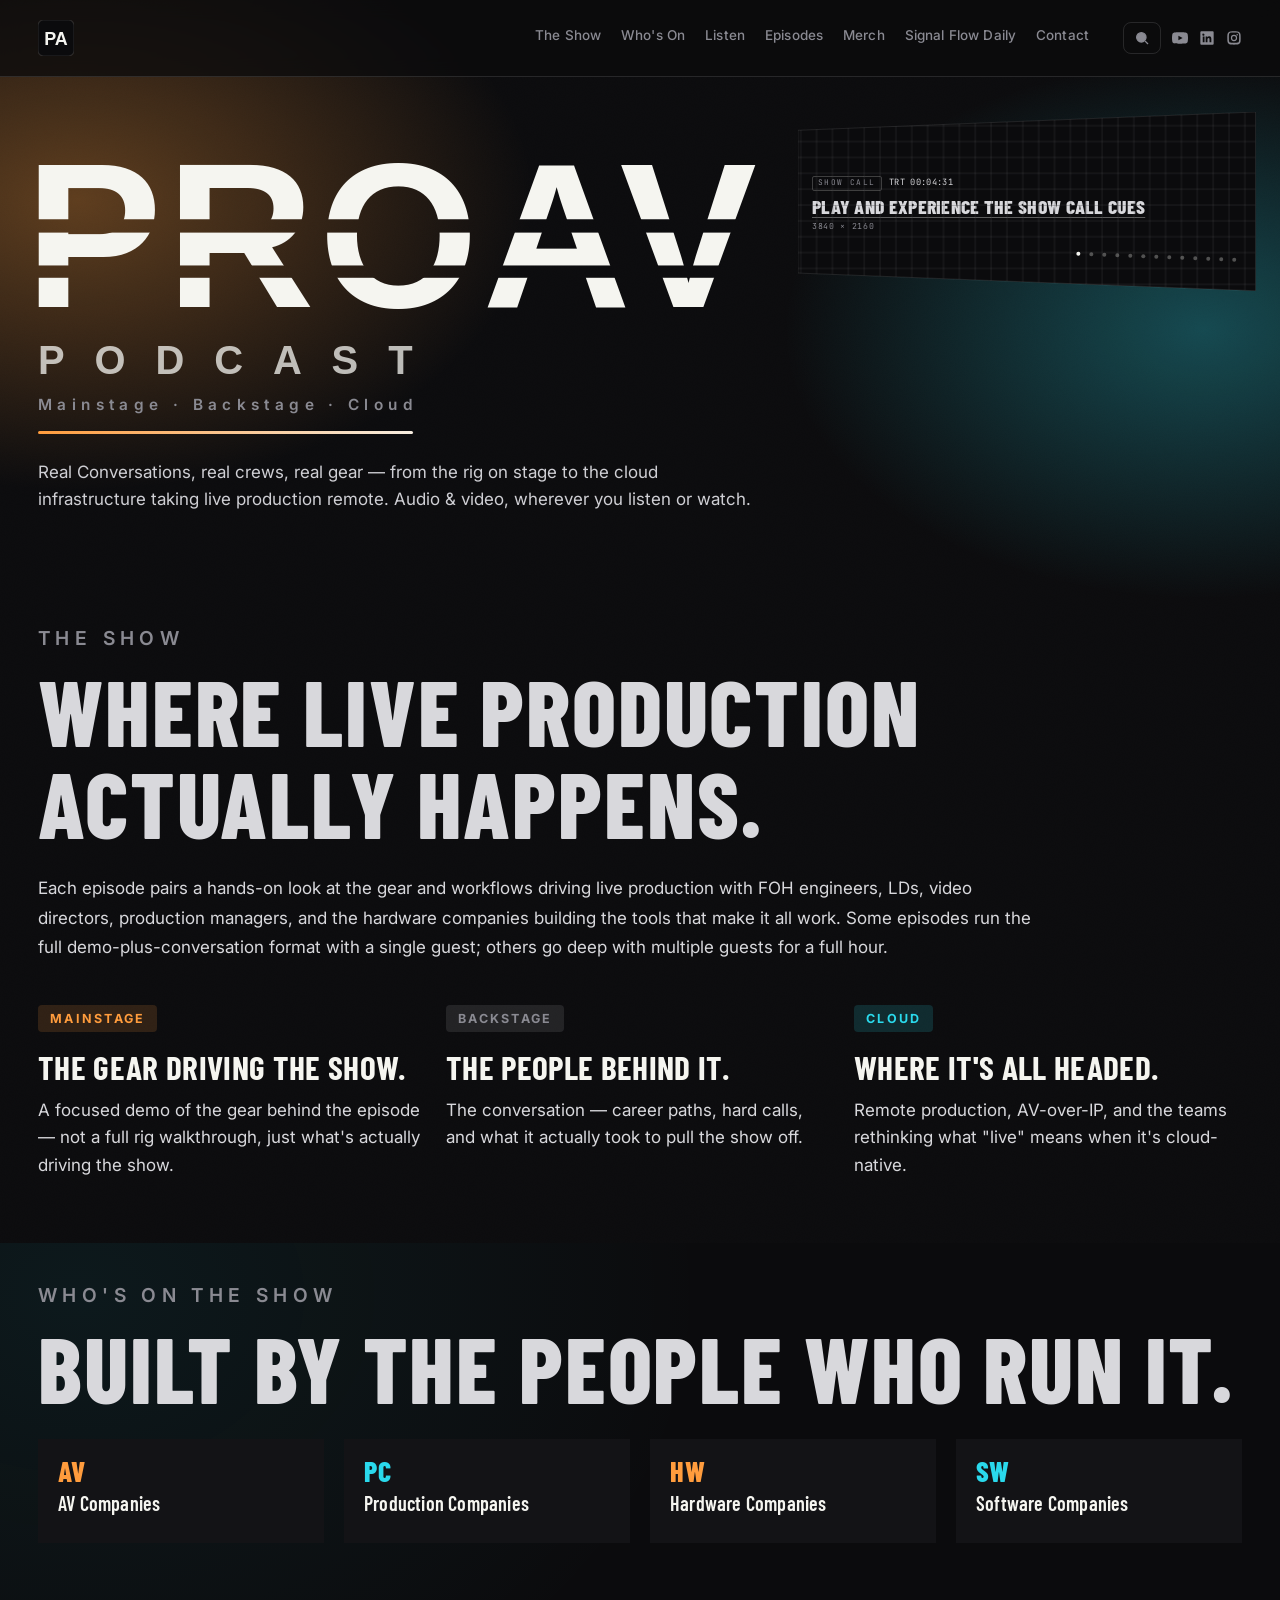
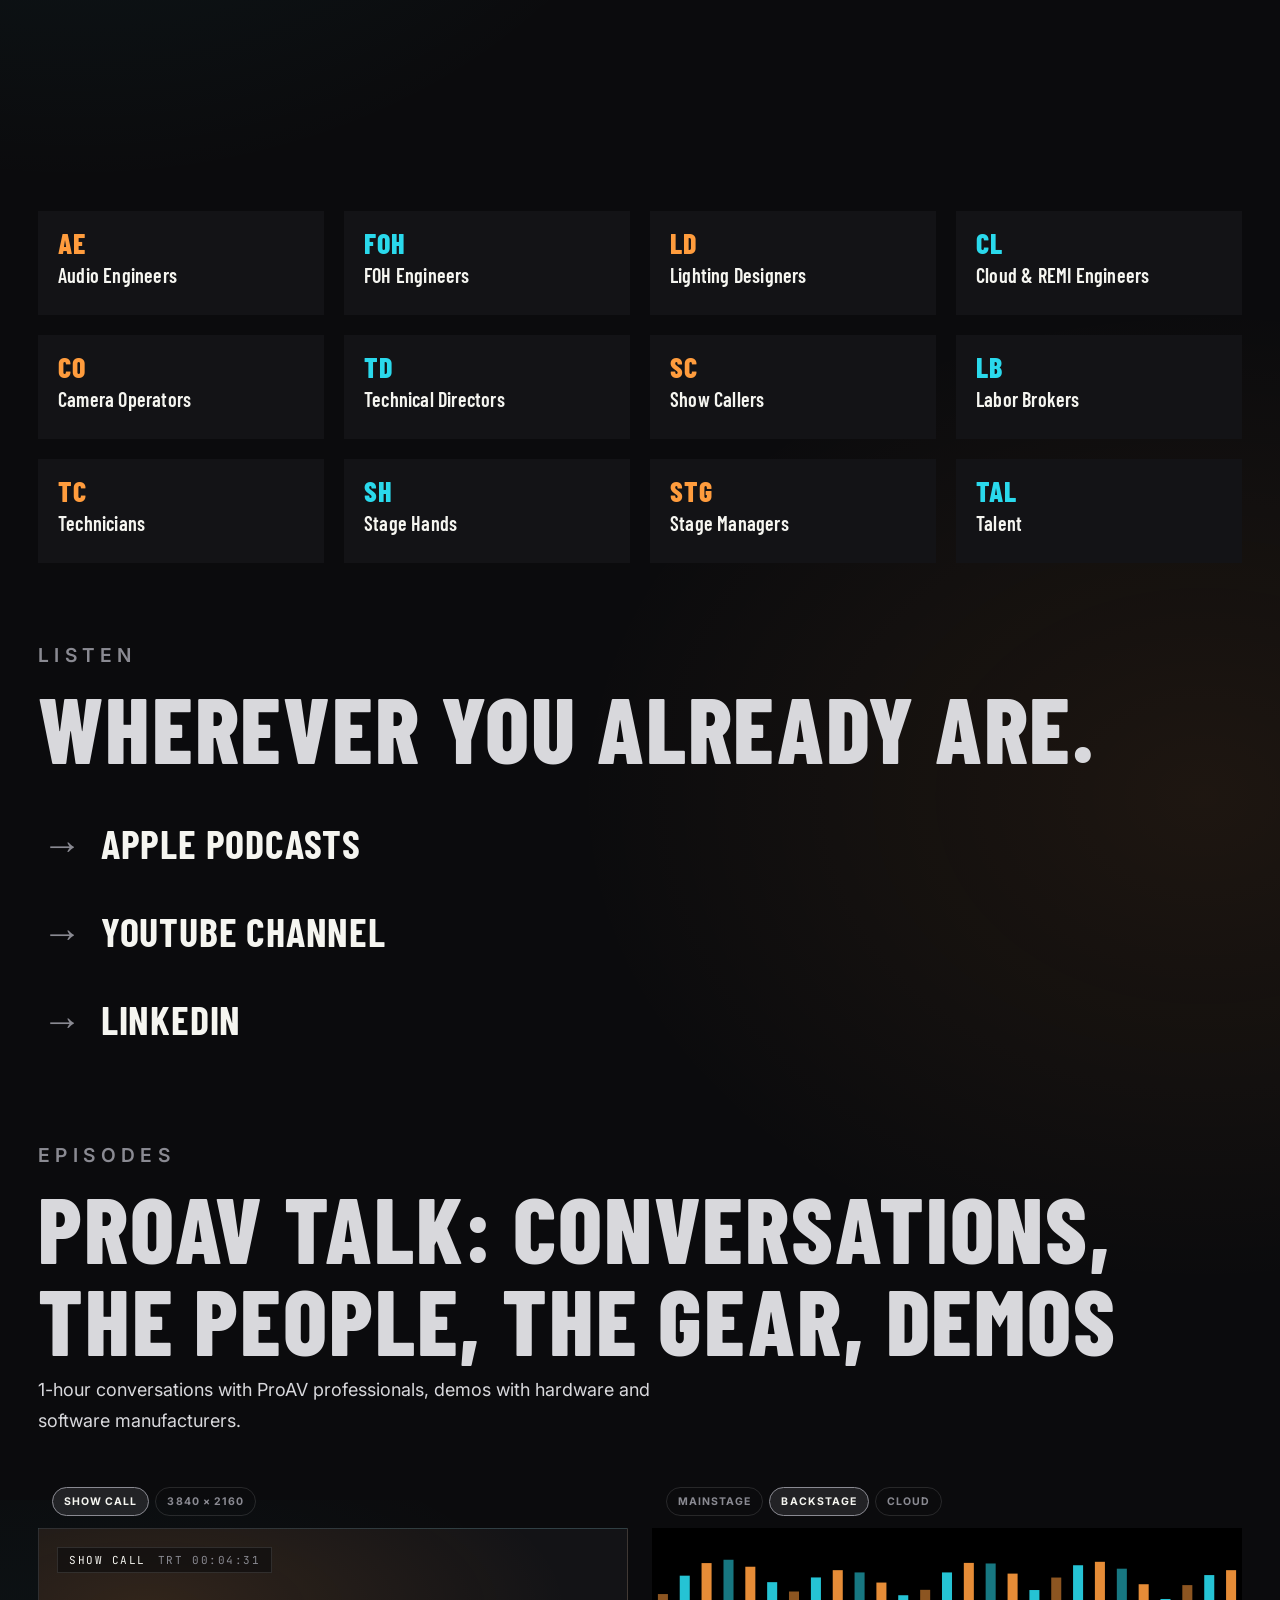
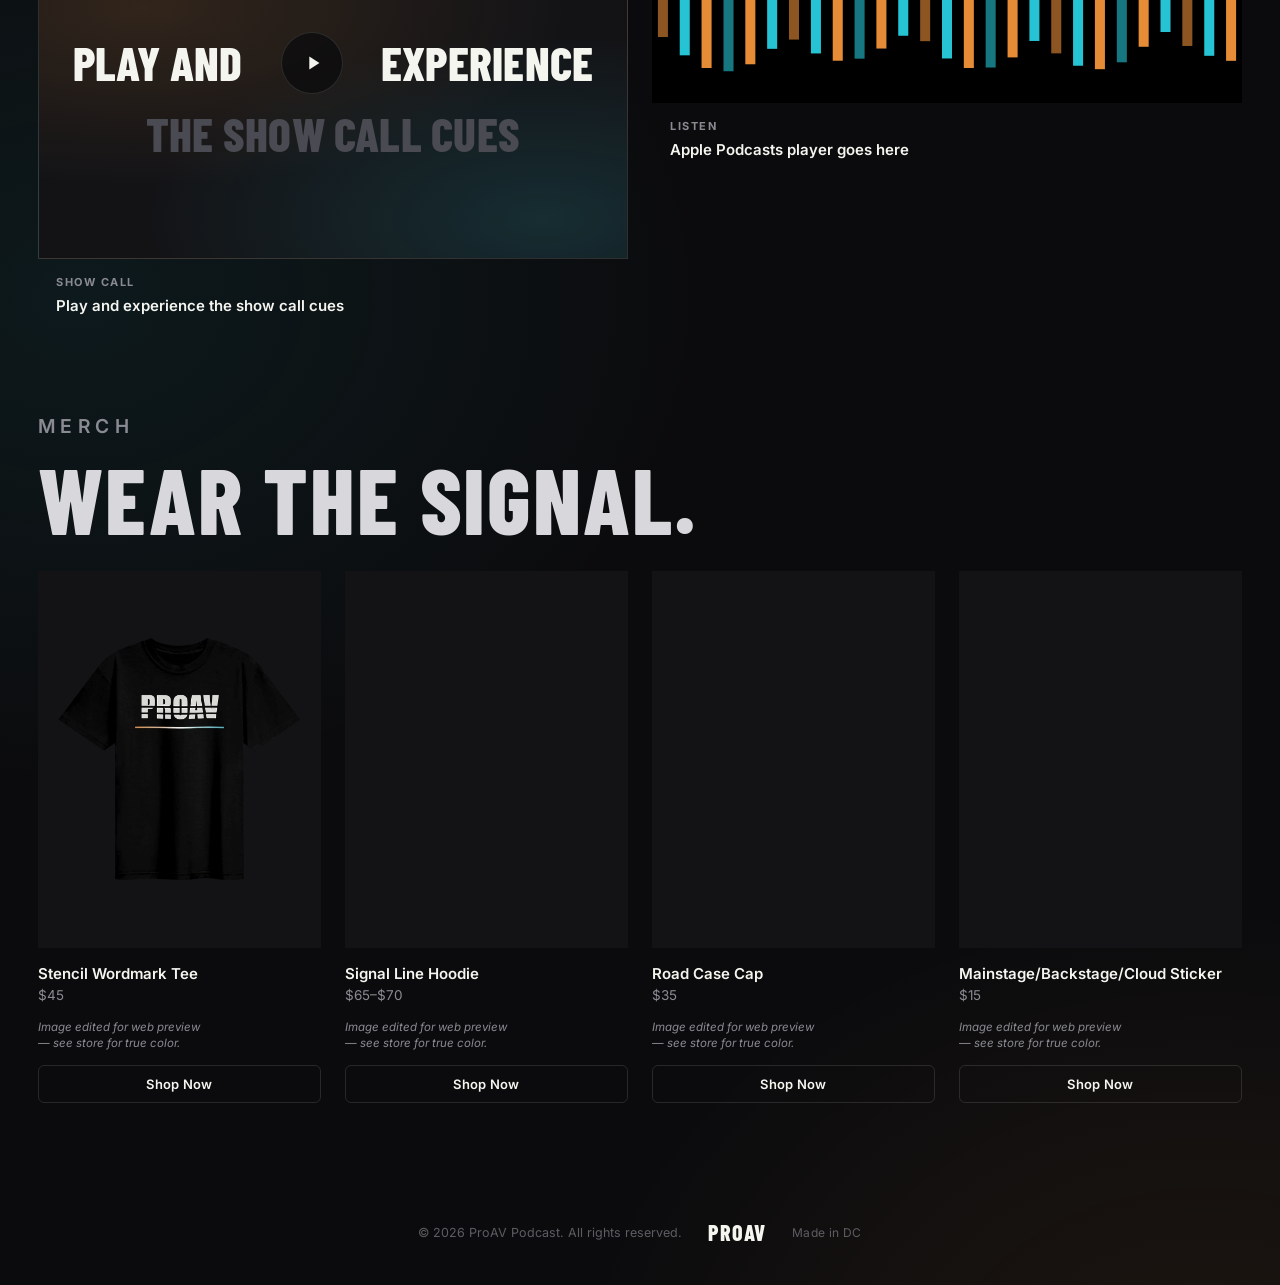
==== commit 734bea94: "push" ====
--- a/index.html
+++ b/index.html
@@ -78,7 +78,6 @@
       <a href="#guests">Who's On</a>
       <a href="#listen">Listen</a>
       <a href="#watch">Episodes</a>
-      <a href="/showcall">Showcall</a>
       <a href="#merch">Merch</a>
       <a href="/signal-flow-daily.html">Signal Flow Daily</a>
       <a href="/contact">Contact</a>
@@ -88,13 +87,13 @@
         <svg viewBox="0 0 24 24" fill="none" stroke="currentColor" stroke-width="2"><circle cx="11" cy="11" r="7"/><line x1="21" y1="21" x2="16.65" y2="16.65"/></svg>
         <kbd>&#8984;K</kbd>
       </button>
-      <a href="https://www.youtube.com/@theproavpodcast" aria-label="YouTube" target="_blank" rel="noopener">
+      <a href="#" aria-label="YouTube" target="_blank" rel="noopener">
         <svg viewBox="0 0 24 24"><path d="M23.5 6.2a3 3 0 0 0-2.1-2.1C19.6 3.5 12 3.5 12 3.5s-7.6 0-9.4.6A3 3 0 0 0 .5 6.2 31.6 31.6 0 0 0 0 12a31.6 31.6 0 0 0 .5 5.8 3 3 0 0 0 2.1 2.1c1.8.6 9.4.6 9.4.6s7.6 0 9.4-.6a3 3 0 0 0 2.1-2.1A31.6 31.6 0 0 0 24 12a31.6 31.6 0 0 0-.5-5.8ZM9.6 15.5v-7l6.3 3.5-6.3 3.5Z"/></svg>
       </a>
-      <a href="https://www.linkedin.com/company/theproavpodcast/" aria-label="LinkedIn" target="_blank" rel="noopener">
+      <a href="#" aria-label="LinkedIn" target="_blank" rel="noopener">
         <svg viewBox="0 0 24 24"><path d="M20.5 2h-17A1.5 1.5 0 0 0 2 3.5v17A1.5 1.5 0 0 0 3.5 22h17a1.5 1.5 0 0 0 1.5-1.5v-17A1.5 1.5 0 0 0 20.5 2ZM8.3 18.5H5.6V9.7h2.7v8.8ZM7 8.6a1.6 1.6 0 1 1 0-3.1 1.6 1.6 0 0 1 0 3.1Zm11.5 9.9h-2.7v-4.3c0-1 0-2.3-1.4-2.3s-1.7 1.1-1.7 2.3v4.3h-2.7V9.7h2.6v1.2h.1a2.9 2.9 0 0 1 2.6-1.4c2.7 0 3.2 1.8 3.2 4.1v4.9Z"/></svg>
       </a>
-      <a href="https://www.instagram.com/theproavpodcast/" aria-label="Instagram" target="_blank" rel="noopener">
+      <a href="#" aria-label="Instagram" target="_blank" rel="noopener">
         <svg viewBox="0 0 24 24"><path d="M12 2c2.7 0 3.1 0 4.1.1 1.1 0 1.8.2 2.5.5.7.2 1.2.6 1.7 1.1.5.5.9 1 1.1 1.7.3.7.4 1.4.5 2.5 0 1 .1 1.4.1 4.1s0 3.1-.1 4.1c0 1.1-.2 1.8-.5 2.5-.2.7-.6 1.2-1.1 1.7-.5.5-1 .9-1.7 1.1-.7.3-1.4.4-2.5.5-1 0-1.4.1-4.1.1s-3.1 0-4.1-.1c-1.1 0-1.8-.2-2.5-.5a4.6 4.6 0 0 1-1.7-1.1 4.6 4.6 0 0 1-1.1-1.7c-.3-.7-.4-1.4-.5-2.5C2 15.1 2 14.7 2 12s0-3.1.1-4.1c0-1.1.2-1.8.5-2.5.2-.7.6-1.2 1.1-1.7.5-.5 1-.9 1.7-1.1.7-.3 1.4-.4 2.5-.5C8.9 2 9.3 2 12 2Zm0 1.8c-2.7 0-3 0-4 .1-.9 0-1.4.2-1.7.3-.4.2-.7.3-1 .6-.3.3-.5.6-.6 1-.1.3-.3.8-.3 1.7-.1 1-.1 1.3-.1 4s0 3 .1 4c0 .9.2 1.4.3 1.7.2.4.3.7.6 1 .3.3.6.5 1 .6.3.1.8.3 1.7.3 1 .1 1.3.1 4 .1s3 0 4-.1c.9 0 1.4-.2 1.7-.3.4-.2.7-.3 1-.6.3-.3.5-.6.6-1 .1-.3.3-.8.3-1.7.1-1 .1-1.3.1-4s0-3-.1-4c0-.9-.2-1.4-.3-1.7-.2-.4-.3-.7-.6-1a2.7 2.7 0 0 0-1-.6c-.3-.1-.8-.3-1.7-.3-1-.1-1.3-.1-4-.1Zm0 3.5a4.7 4.7 0 1 1 0 9.4 4.7 4.7 0 0 1 0-9.4Zm0 1.8a2.9 2.9 0 1 0 0 5.8 2.9 2.9 0 0 0 0-5.8Zm5.9-2a1.1 1.1 0 1 1-2.2 0 1.1 1.1 0 0 1 2.2 0Z"/></svg>
       </a>
     </div>
@@ -113,18 +112,17 @@
   <a href="#guests">Who's On</a>
   <a href="#listen">Listen</a>
   <a href="#watch">Episodes</a>
-  <a href="/showcall">Showcall</a>
   <a href="#merch">Merch</a>
   <a href="/signal-flow-daily.html">Signal Flow Daily</a>
   <a href="/contact">Contact</a>
   <div class="footer-social" style="margin-top: 32px;">
-    <a href="https://www.youtube.com/@theproavpodcast" aria-label="YouTube" target="_blank" rel="noopener">
+    <a href="#" aria-label="YouTube" target="_blank" rel="noopener">
       <svg viewBox="0 0 24 24"><path d="M23.5 6.2a3 3 0 0 0-2.1-2.1C19.6 3.5 12 3.5 12 3.5s-7.6 0-9.4.6A3 3 0 0 0 .5 6.2 31.6 31.6 0 0 0 0 12a31.6 31.6 0 0 0 .5 5.8 3 3 0 0 0 2.1 2.1c1.8.6 9.4.6 9.4.6s7.6 0 9.4-.6a3 3 0 0 0 2.1-2.1A31.6 31.6 0 0 0 24 12a31.6 31.6 0 0 0-.5-5.8ZM9.6 15.5v-7l6.3 3.5-6.3 3.5Z"/></svg>
     </a>
-    <a href="https://www.linkedin.com/company/theproavpodcast/" aria-label="LinkedIn" target="_blank" rel="noopener">
+    <a href="#" aria-label="LinkedIn" target="_blank" rel="noopener">
       <svg viewBox="0 0 24 24"><path d="M20.5 2h-17A1.5 1.5 0 0 0 2 3.5v17A1.5 1.5 0 0 0 3.5 22h17a1.5 1.5 0 0 0 1.5-1.5v-17A1.5 1.5 0 0 0 20.5 2ZM8.3 18.5H5.6V9.7h2.7v8.8ZM7 8.6a1.6 1.6 0 1 1 0-3.1 1.6 1.6 0 0 1 0 3.1Zm11.5 9.9h-2.7v-4.3c0-1 0-2.3-1.4-2.3s-1.7 1.1-1.7 2.3v4.3h-2.7V9.7h2.6v1.2h.1a2.9 2.9 0 0 1 2.6-1.4c2.7 0 3.2 1.8 3.2 4.1v4.9Z"/></svg>
     </a>
-    <a href="https://www.instagram.com/theproavpodcast/" aria-label="Instagram" target="_blank" rel="noopener">
+    <a href="#" aria-label="Instagram" target="_blank" rel="noopener">
       <svg viewBox="0 0 24 24"><path d="M12 2c2.7 0 3.1 0 4.1.1 1.1 0 1.8.2 2.5.5.7.2 1.2.6 1.7 1.1.5.5.9 1 1.1 1.7.3.7.4 1.4.5 2.5 0 1 .1 1.4.1 4.1s0 3.1-.1 4.1c0 1.1-.2 1.8-.5 2.5-.2.7-.6 1.2-1.1 1.7-.5.5-1 .9-1.7 1.1-.7.3-1.4.4-2.5.5-1 0-1.4.1-4.1.1s-3.1 0-4.1-.1c-1.1 0-1.8-.2-2.5-.5a4.6 4.6 0 0 1-1.7-1.1 4.6 4.6 0 0 1-1.1-1.7c-.3-.7-.4-1.4-.5-2.5C2 15.1 2 14.7 2 12s0-3.1.1-4.1c0-1.1.2-1.8.5-2.5.2-.7.6-1.2 1.1-1.7.5-.5 1-.9 1.7-1.1.7-.3 1.4-.4 2.5-.5C8.9 2 9.3 2 12 2Zm0 1.8c-2.7 0-3 0-4 .1-.9 0-1.4.2-1.7.3-.4.2-.7.3-1 .6-.3.3-.5.6-.6 1-.1.3-.3.8-.3 1.7-.1 1-.1 1.3-.1 4s0 3 .1 4c0 .9.2 1.4.3 1.7.2.4.3.7.6 1 .3.3.6.5 1 .6.3.1.8.3 1.7.3 1 .1 1.3.1 4 .1s3 0 4-.1c.9 0 1.4-.2 1.7-.3.4-.2.7-.3 1-.6.3-.3.5-.6.6-1 .1-.3.3-.8.3-1.7.1-1 .1-1.3.1-4s0-3-.1-4c0-.9-.2-1.4-.3-1.7-.2-.4-.3-.7-.6-1a2.7 2.7 0 0 0-1-.6c-.3-.1-.8-.3-1.7-.3-1-.1-1.3-.1-4-.1Zm0 3.5a4.7 4.7 0 1 1 0 9.4 4.7 4.7 0 0 1 0-9.4Zm0 1.8a2.9 2.9 0 1 0 0 5.8 2.9 2.9 0 0 0 0-5.8Zm5.9-2a1.1 1.1 0 1 1-2.2 0 1.1 1.1 0 0 1 2.2 0Z"/></svg>
     </a>
   </div>
@@ -283,23 +281,6 @@
         </div>
       </div>
     </div>
-
-    <!-- WHO STARTED IT. Apple Podcasts Connect asks for a Creator, and the credit belongs on
-         the front page rather than a page of its own — George, 28 Nov: "I don't see the need
-         for a whole page." It sits last in THE SHOW so the page says what the show is, then
-         who is behind it.
-         THE FIRST SENTENCE IS GEORGE'S, repaired for punctuation only: "the" added before the
-         second "ProAV and Production community", and the run-on split in two. Do not reword it.
-         The full bio is NOT duplicated here — the name links out to gekjr.pro/about, which is
-         the one place it is maintained. -->
-    <div class="show-creator reveal">
-      <p class="show-creator-line">
-        For the ProAV and Production community, by a member of the ProAV and Production
-        community. Started by industry veteran
-        <a href="https://gekjr.pro/about" target="_blank" rel="noopener">George E. Kennedy,&nbsp;Jr.</a>
-      </p>
-      <p class="show-creator-sub">28 years, 200+ shows, 100+ venues &mdash; and the questions he had to learn the hard way.</p>
-    </div>
   </div>
 </header>
 
@@ -412,9 +393,8 @@
   <h2 class="section-title display reveal">Wherever you already are.</h2>
   <div class="listen-grid reveal">
     <a href="#" class="platform-btn"><span>Apple Podcasts</span><span class="arrow">&rarr;</span></a>
-    <a href="https://www.youtube.com/@theproavpodcast" class="platform-btn" target="_blank" rel="noopener"><span>YouTube Channel</span><span class="arrow">&rarr;</span></a>
-    <a href="https://www.linkedin.com/company/theproavpodcast/" class="platform-btn" target="_blank" rel="noopener"><span>LinkedIn</span><span class="arrow">&rarr;</span></a>
-    <a href="https://www.instagram.com/theproavpodcast/" class="platform-btn" target="_blank" rel="noopener"><span>Instagram</span><span class="arrow">&rarr;</span></a>
+    <a href="#" class="platform-btn"><span>YouTube Channel</span><span class="arrow">&rarr;</span></a>
+    <a href="#" class="platform-btn"><span>LinkedIn</span><span class="arrow">&rarr;</span></a>
   </div>
 </section>
 
@@ -424,17 +404,10 @@
   <!-- Video on the left, audio on the right. Each .video-card in .watch-grid is one tile and
        they stack down the left column; copy a whole tile to add one. The episode tile that
        used to sit above the 4K show call ("The Art of Cutting Live") was removed, so the
-       episode tile sits above the 4K show-call link in the left column.
-
-       ═══ THIS STRIP IS CAPPED AT THREE TILES. ═══
-       George, 27 Nov: "I don't want demos to over saturate the main page, make it super
-       long." The full library lives on /watch, and the "See all" link below is how you get
-       there. A fourth tile here is the thing that page exists to prevent — put the new
-       video on /watch instead, and only swap one in here when it should be one of the three
-       the front page leads with. Today there is one real video, so one shows. -->
+       episode tile sits above the 4K show-call link in the left column. -->
   <div class="watch-pair">
   <div class="watch-grid">
-  <!-- THE SHOW CALL, 4K. The poster is a still; the show runs in showcaller.html, which also
+  <!-- THE SHOW CALL, 4K. The poster is a still; the show runs in showcall.html, which also
        stands on its own at /showcall. Clicking opens it in the overlay. -->
   <div class="video-card showcall-card reveal">
     <div class="watch-segments" aria-hidden="true">
@@ -484,36 +457,25 @@
     </div>
   </div>
 
-  <!-- The way off the front page and into the library. -->
-  <div class="watch-seeall reveal">
-    <a href="/showcall" class="btn btn-secondary">See all videos</a>
-  </div>
-
 </section>
 
 <!-- THE 4K SHOW CALL, FULL SCREEN. Built like the video modal beside it, but it frames
-     showcaller.html rather than YouTube. The iframe is only given its src on open and has it
+     showcall.html rather than YouTube. The iframe is only given its src on open and has it
      taken away on close, so the show never runs behind a closed overlay.
      IT IS A DIRECT CHILD OF BODY, AND THAT MATTERS. The cue dims `body > section`, and a
      filter applies to an element's whole subtree with no way for a descendant to opt out —
      so a player inside a section goes down with the page when CUE 1 is taken. Out here the
      window keeps its level while the house steps back around it, the same way the LED wall
      does. Do not move this inside a section. -->
-<div class="video-modal showcall-modal" id="showCallModal" onclick="scBackdrop(event, this)">
+<div class="video-modal showcall-modal" id="showCallModal" onclick="if(event.target===this) closeShowCall()">
   <div class="video-modal-inner">
     <button class="video-modal-close" onclick="closeShowCall()" aria-label="Close show call">&times;</button>
     <div class="video-modal-frame showcall-modal-frame">
-      <!-- THE RENDERED SHOW. A plain video element, which is what buys real fullscreen on
-           iOS — none of which a framed DOM stage can have.
-           The framed stage below is UNCHANGED and still reachable — see SHOWCALL_SOURCE.
-
-           `controls` IS APPLE'S OWN, and that is the decision. v255 replaced it with a bar
-           of ours so full screen could sit on the right, because iOS pins its expand and PiP
-           to the video's TOP-LEFT and no CSS reaches them. George, 27 Nov: "let's revert to
-           Apple standard player, lets keep the one tap in place." So the chrome is the
-           platform's again — familiar, free, and it cannot drift from what iOS does next.
-           The close button stays in its own strip above the picture (v246), clear of the
-           controls Apple draws in that corner. Do not put a control of ours in there. -->
+      <!-- THE RENDERED SHOW. A plain video element, which is what buys native fullscreen on
+           iOS, a scrub bar, AirPlay and captions — none of which a framed DOM stage can have.
+           `controls` is deliberate: the browser's own full-screen control is the only one
+           that works on an iPhone, so the show no longer needs one of its own.
+           The framed stage below is UNCHANGED and still reachable — see SHOWCALL_SOURCE. -->
       <video id="showCallVideo" class="showcall-video" playsinline webkit-playsinline
              controls preload="metadata" poster="images/showcall-poster.jpg"
              title="Play and experience the show call cues" hidden></video>
@@ -865,23 +827,17 @@
   // layer, no scroll lock, nothing covering the document.
   // ═══ WHICH SHOW THE WINDOW HOLDS ════════════════════════════════════════════════════
   // 'video' — the rendered file. Native fullscreen on iOS, a scrub bar, one asset.
-  // 'frame' — the live DOM stage in showcaller.html, exactly as it shipped in v244.
+  // 'frame' — the live DOM stage in showcall.html, exactly as it shipped in v244.
   // Both are wired. Change this one word to step back; nothing else has to move.
   var SHOWCALL_SOURCE = 'video';
 
   // THE CUE TABLE IS GENERATED BY THE RENDER, NEVER HAND-WRITTEN.
   // The capture logged the millisecond the show actually took each cue, so the table cannot
   // disagree with the picture. Re-render and this is rewritten with it.
-  //
-  // The file opens on SHOWCALL_LEAD seconds of empty wall. iOS puts its controls up on play
-  // and hides them after about three seconds, and the show used to start at 1.2s — so the
-  // first standby was called underneath them. The head is clean: no readout, no call,
-  // nothing to miss. Every cue time below already has it added in.
-  var SHOWCALL_RUN = 297.725;          // seconds, the clean head included
-  var SHOWCALL_LEAD = 4.0;         // seconds of empty wall before the show starts
+  var SHOWCALL_RUN = 292.449;          // seconds
   var SHOWCALL_CUES = [
-    { t: 13.167, cue: 'cue1' },
-    { t: 292.904, cue: null }
+    { t: 9.183, cue: 'cue1' },
+    { t: 287.631, cue: null }
   ];
 
   // The house follows the file's own clock, so it is right after a scrub as well as on a
@@ -910,99 +866,7 @@
     if (v.getAttribute('src') !== src) v.setAttribute('src', src);
   }
 
-  // ONE TAP, NOT TWO. George, 27 Nov: "I have to tap the mobile player twice, once to
-  // activate, and once to play, this should be one action."
-  //
-  // He was describing a race. On the first open the element is display:none until that
-  // instant, its src is set in the same tick, and play() is called before a single byte of
-  // the file exists — iOS rejects that, and the .catch() swallowed the rejection without a
-  // word. By the time he tapped our play button the metadata had arrived, so the second tap
-  // worked. Two fixes, because either alone still leaves a case broken:
-  //
-  //   1. Give the element its src at page load, not at open. `preload="metadata"` makes that
-  //      a small range request for the header, not the 46MB file, so the tap arrives to an
-  //      element that already knows what it is.
-  //   2. Keep the intent. If play() is still refused — a slow network, a cold cache — the
-  //      tap is remembered and replayed once the element can actually play. Without this,
-  //      fix 1 only moves the race rather than ending it.
-  // THE DEAD BEAT AT THE HEAD. George, 27 Nov: "the screen for this video is already black"
-  // — the window opens and nothing happens for four seconds.
-  // That is SHOWCALL_LEAD: the render carries 4.0s of empty grid at its head, put there so the
-  // piece has a clean start of its own. On the LED wall that reads as a stage waiting. In a
-  // lightbox, where the window has just zoomed up under your finger, it reads as broken.
-  // So the window starts PAST most of it and keeps a short breath. The soundtrack is delayed
-  // by the same 4.0s, so what is skipped is silence over an empty grid — no call is lost — and
-  // the cue table is keyed to absolute time in the file, so every cue still lands where it did.
-  // THIS IS THE NUMBER TO MOVE: 0 plays the full head as before, 4.0 jumps straight to the
-  // first call. The rendered file itself is untouched either way.
-  var SHOWCALL_HEAD_SKIP = 3.4;
-
-  function scSeekHead(v) {
-    if (!SHOWCALL_HEAD_SKIP) return;
-    try { if (v.currentTime < 0.1) v.currentTime = SHOWCALL_HEAD_SKIP; } catch (e) {}
-  }
-
-  var scWantsPlay = false;
-
-  // THE CHROME DOES NOT RIDE IN ON THE FIRST TAP. v265.
-  // George: "can the this clear faster after pressing play?" — Apple's controls sat over the
-  // opening call for several seconds. Their auto-hide delay belongs to iOS and there is no
-  // API for it, so the delay is not what changed: the chrome simply is not there to hide.
-  // `controls` goes OFF for the moment the show starts and back ON once it is running. iOS
-  // only raises the overlay on an interaction, so re-enabling it while the viewer's finger
-  // is nowhere near leaves it armed but invisible — one tap on the picture brings it up, the
-  // same as every other video on the phone.
-  // 900ms: long enough that the enable does not land inside the tap that started playback
-  // and get read as the interaction, short enough that a pause is never far away.
-  var SHOWCALL_CHROME_HOLD = 900;
-  var scChromeTimer = null;
-
-  function scArmChrome(v) {
-    clearTimeout(scChromeTimer);
-    scChromeTimer = setTimeout(function () { v.controls = true; }, SHOWCALL_CHROME_HOLD);
-  }
-
-  function scPlayNow(v) {
-    v.controls = false;          // start clean; scArmChrome puts it back
-    scArmChrome(v);
-    // iOS re-reads these when src changes and treats a play() after a tap as a request to go
-    // fullscreen unless the element is explicitly inline. Re-assert rather than trust markup.
-    v.setAttribute('playsinline', '');
-    v.setAttribute('webkit-playsinline', '');
-    v.playsInline = true;
-    scWantsPlay = true;
-    scSeekHead(v);
-    var p = v.play();
-    if (p && p.catch) p.catch(function () { /* held: scRetryPlay picks it up */ });
-  }
-
-  function scRetryPlay(v) {
-    if (!scWantsPlay || !v.paused) return;
-    scSeekHead(v);
-    var p = v.play();
-    if (p && p.catch) p.catch(function () {});
-  }
-
   var scWired = false;
-  // Apple's own controls are back as of v262 (George: "let's revert to Apple standard
-  // player, lets keep the one tap in place"), so the bar, its scrub, its full-screen and
-  // PiP buttons and the geometry that positioned it on the picture are all gone with it.
-  // WHAT STAYS is the one-tap work, which was never part of the bar: scPlayNow/scRetryPlay
-  // above, and the src armed at page load. Those fixed a race in the TAP, not in the chrome.
-  // If a control is ever wanted somewhere iOS does not put one, the answer is not to put a
-  // second control next to Apple's — it is to replace the chrome wholesale again, and v255
-  // in the bible is the record of what that costs.
-
-  // The backdrop closes the window — except just after a full-screen exit, when the tap
-  // that dismissed Apple's player can arrive here as a click on the modal itself.
-  var scFsExitAt = 0;
-
-  function scBackdrop(e, el) {
-    if (e.target !== el) return;                 // only the ground, never a child
-    if (Date.now() - scFsExitAt < 700) return;   // that was the Done tap, not a close
-    closeShowCall();
-  }
-
   function scWireVideo(v) {
     if (scWired) return;
     scWired = true;
@@ -1011,48 +875,10 @@
     v.addEventListener('seeked',     function () { scApplyCue(v.currentTime); });
     v.addEventListener('play',       function () { scApplyCue(v.currentTime); });
     v.addEventListener('ended',      function () { document.documentElement.removeAttribute('data-cue'); });
-    // The held tap, replayed the moment the element can honour it.
-    v.addEventListener('loadedmetadata', function () { scRetryPlay(v); });
-    v.addEventListener('canplay',        function () { scRetryPlay(v); });
     // The window keeps its black while the picture is popped out — see .is-pip in home.css.
     var modal = document.getElementById('showCallModal');
     v.addEventListener('enterpictureinpicture', function () { modal.classList.add('is-pip'); });
     v.addEventListener('leavepictureinpicture', function () { modal.classList.remove('is-pip'); });
-    // ═══ COMING BACK FROM APPLE'S FULL-SCREEN PLAYER ═══════════════════════════════
-    // George, 27 Nov: "when I go to full screen, the good things are still playing; when I
-    // jump out of full screen, the player stops."
-    // Two separate things do that, and both are handled here.
-    //
-    // 1. iOS PAUSES ON EXIT. Leaving its native full-screen player pauses the element —
-    //    `playsinline` governs whether it may play inline, not whether it keeps playing
-    //    through the transition. So remember whether it was running on the way IN, and if
-    //    it was, start it again on the way OUT. Going in needs nothing: that already works.
-    // 2. THE DISMISS TAP CAN REACH THE PAGE. As the overlay goes away iOS can deliver a
-    //    click, and the backdrop handler on this modal treats a click on itself as "close".
-    //    So the exit is timestamped and scBackdrop ignores anything within 700ms of it —
-    //    see scBackdrop. Without that, one Done tap closed the whole window.
-    var scFsWasPlaying = false;
-    v.addEventListener('webkitbeginfullscreen', function () { scFsWasPlaying = !v.paused; });
-    v.addEventListener('webkitendfullscreen', function () {
-      scFsExitAt = Date.now();
-      if (scFsWasPlaying && v.paused) {
-        var r = v.play();
-        if (r && r.catch) r.catch(function () {});
-      }
-    });
-    // The standard-API equivalent, for the desktop path where the FRAME goes full screen.
-    ['fullscreenchange', 'webkitfullscreenchange'].forEach(function (ev) {
-      document.addEventListener(ev, function () {
-        var full = !!(document.fullscreenElement || document.webkitFullscreenElement);
-        if (full) { scFsWasPlaying = !v.paused; return; }
-        scFsExitAt = Date.now();
-        if (scFsWasPlaying && v.paused) {
-          var r = v.play();
-          if (r && r.catch) r.catch(function () {});
-        }
-      });
-    });
-
     // Safari fires its own names for the same thing.
     v.addEventListener('webkitpresentationmodechanged', function () {
       var m = v.webkitPresentationMode;
@@ -1097,19 +923,6 @@
     });
   }
 
-  // The src goes on at page load, not at open. preload="metadata" means this is a range
-  // request for the file's header, not the 46MB of it, and it is what lets a single tap both
-  // open the window and start the show. Only for the rendered source; the framed stage has
-  // nothing to preload.
-  (function () {
-    function arm() {
-      var v = document.getElementById('showCallVideo');
-      if (v && SHOWCALL_SOURCE === 'video') scPickSource(v);
-    }
-    if (document.readyState === 'loading') document.addEventListener('DOMContentLoaded', arm);
-    else arm();
-  })();
-
   function openShowCall() {
     var modal  = document.getElementById('showCallModal');
     var poster = document.querySelector('.showcall-poster');
@@ -1124,11 +937,12 @@
       scWireVideo(vid);
       modal.classList.add('open');
       scFlip(modal, from, false);
-      scPlayNow(vid);        // one tap: this IS the play, and it is held if refused
+      var p = vid.play();
+      if (p && p.catch) p.catch(function () {});   // a refused autoplay leaves the controls
     } else {
       vid && (vid.hidden = true);
       frame.hidden = false;
-      frame.src = 'showcaller.html';
+      frame.src = 'showcall.html';
       modal.classList.add('open');
       scFlip(modal, from, false);
     }
@@ -1156,9 +970,6 @@
     var vid    = document.getElementById('showCallVideo');
     // Stop on the press, not when the animation lands — a tail of a voice still calling cues
     // while the window falls away reads as a mistake.
-    scWantsPlay = false;                       // a held tap does not survive the close
-    clearTimeout(scChromeTimer);
-    if (vid) vid.controls = true;              // next open starts with chrome available
     if (vid) { try { vid.pause(); vid.currentTime = 0; } catch (e) {} }
     document.getElementById('showCallIframe').src = '';
     document.documentElement.removeAttribute('data-cue');  // house back to 100%
@@ -1799,7 +1610,7 @@
           dates: 'TRT 00:04:31',
           title: 'Play and experience the show call cues',
           meta:  '3840 \u00d7 2160',
-          href:  'showcaller.html',
+          href:  'showcall.html',
           overlay: true }
       ];
 
--- a/css/home.css
+++ b/css/home.css
@@ -455,36 +455,7 @@
     background:
       url("data:image/svg+xml,%3Csvg xmlns='http://www.w3.org/2000/svg' width='160' height='160'%3E%3Cfilter id='n'%3E%3CfeTurbulence type='fractalNoise' baseFrequency='0.9' numOctaves='4' stitchTiles='stitch'/%3E%3C/filter%3E%3Crect width='160' height='160' filter='url(%23n)' opacity='0.010'/%3E%3C/svg%3E"),
       radial-gradient(ellipse 110vw 70vw at 0% 180px, rgba(255,156,61,0.34), rgba(255,156,61,0) 55%),
-      /* THE DESKTOP TREATMENT, ported. George, 27 Nov: "this is your desktop header, why
-         can't you give the mobile the same treatment." The answer was that it was never
-         a different idea, only a unit that collapses. Measured off the desktop: the cyan
-         sits at 94% across and 33px BELOW the wall's bottom edge — 0.178 x the wall's own
-         height — with a tight 42% stop, so it fades UP through the wall and dies 0.32 x
-         that height above its top. Ported to the phone's wall box, the horizontal radius
-         comes out at 78vw: EXACTLY the desktop figure. The horizontal was never wrong.
-         The vertical is the whole story — desktop's 50vw is 660px on a 1320 screen and
-         only 195px on a 390 one, so the glow died long before it reached the wall. The
-         same reach needs 119vw here.
-         Both calc()s track the wall rather than guessing: the wall's bottom runs
-         0.39 x viewport + 110, so its centre and its height — and therefore this glow —
-         follow the screen instead of fitting one width and drifting at the rest.
-
-         THE HORIZONTAL REACH IS NOT THE DESKTOP'S, AND CANNOT BE. Ported at desktop's own
-         78vw/42% the glow reached 128px from its centre, which left the wall's left two
-         thirds over black and its right third lit, with a hard ramp between them — George:
-         "this looks like the LED Wall is hanging over a hole." The seam measured as a flat
-         ~15 from x=10 to x=230 and then +10 every 20px.
-         The reason is the layouts differ in a way the colours do not: on a desktop the wall
-         occupies the RIGHT 36% of the screen, so lighting the right third covers it. On a
-         phone the wall runs x=28..362 of 390 — 86% of the width, nearly full bleed — so the
-         same reach lights a fraction of it. The glow has to span the whole wall: 339px from
-         its centre to the wall's far edge, not 128.
-         Widening the radius alone would have made the core brighter and the ramp steeper, so
-         the colour stop moves out with it — 70% instead of 42% spreads the same light over a
-         longer fade. The vertical radius comes down to hold the reach above the wall at the
-         195px that was already right, since one gradient has one stop for both axes. */
-      radial-gradient(ellipse 124vw calc(84vw - 47px) at 94% calc(106px + 46vw),
-                      rgba(42,217,236,0.30), rgba(42,217,236,0) 70%);
+      radial-gradient(ellipse 110vw 70vw at 100% 430px, rgba(42,217,236,0.30), rgba(42,217,236,0) 55%);
   }
 }
 
@@ -688,43 +659,6 @@
   margin-bottom: 28px;
 }
 
-/* WHO STARTED IT — the creator credit at the foot of THE SHOW.
-   Apple Podcasts Connect asks for a Creator; this is that same credit on the page, and the
-   reason there is no about page. A hairline above it rather than a heading: it is a credit,
-   not a section, and a fourth eyebrow in the hero would compete with THE SHOW itself. */
-.show-creator {
-  max-width: 1000px;
-  margin-top: 40px;
-  padding-top: 26px;
-  border-top: 1px solid var(--border-quiet);
-}
-.show-creator-line {
-  font-size: 17px;
-  line-height: 1.75;
-  color: var(--text-soft);
-}
-.show-creator-line a {
-  color: var(--signal-white);
-  text-decoration: none;
-  border-bottom: 1px solid rgba(245, 245, 240, .35);
-  transition: border-color .2s ease;
-}
-.show-creator-line a:hover,
-.show-creator-line a:focus-visible { border-bottom-color: var(--signal-white); }
-.show-creator-sub {
-  margin-top: 10px;
-  font-family: var(--font-mono);
-  font-size: 13.5px;
-  line-height: 1.7;
-  letter-spacing: .03em;
-  color: var(--graphite-light);
-}
-@media (max-width: 720px) {
-  .show-creator { margin-top: 32px; padding-top: 22px; }
-  .show-creator-line { font-size: 16px; }
-  .show-creator-sub { font-size: 12.5px; }
-}
-
 /* segments */
 .segments-wrap {
   position: relative;
@@ -777,14 +711,6 @@
   font-size: 18px;
   line-height: 1.7;
   color: var(--text-soft);
-}
-
-/* The way out of the capped EPISODES strip and into the full library on /watch.
-   The strip holds at most three tiles so the front page stays short; everything else
-   lives on that page. See the comment on the strip in index.html. */
-.watch-seeall {
-  margin-top: 36px;
-  text-align: center;
 }
 
 /* watch: one show's video slot and audio slot, side by side */
@@ -1075,7 +1001,7 @@
 }
 
 /* ═══ THE 4K SHOW CALL, IN THE EPISODES SECTION ═════════════════════════════════════════
-   A poster for showcaller.html — the hero's cue stack laid out as a flat 3840x2160 broadcast
+   A poster for showcall.html — the hero's cue stack laid out as a flat 3840x2160 broadcast
    frame. The poster is a still; the show runs in the overlay, or at /showcall on its own.
    It sits on its own row under the episode and the listen slot, full width, because a 4K
    frame deserves the whole column rather than half of one. `order` rather than moved markup,
@@ -1226,10 +1152,7 @@
    it is out, and comes back the moment it returns. */
 .showcall-modal.is-pip { background: #000; }
 .showcall-modal.is-pip .showcall-modal-frame,
-.showcall-modal.is-pip .showcall-video,
 .showcall-modal.is-pip .video-modal-inner { background: #000; }
-/* nothing to control while the picture is out of the window */
-
 
 .showcall-modal .video-modal-inner {
   transform-origin: 50% 50%;
@@ -1260,10 +1183,9 @@
      phone the three piled on top of each other. Apple's controls cannot be moved, so the
      frame is pushed down instead and the close lives in the band above it. Nothing can
      collide because nothing shares that row.
-     64px: 44px of touch target, the 8px it is inset by, and 12px of daylight under it so the
-     gap to Apple's row is deliberate rather than incidental. */
+     56px: 44px of touch target plus the 12px it is inset by. */
   .showcall-modal .video-modal-inner {
-    padding-top: calc(env(safe-area-inset-top, 0px) + 64px);
+    padding-top: calc(env(safe-area-inset-top, 0px) + 56px);
   }
 
   .showcall-modal .showcall-modal-frame {
@@ -1273,39 +1195,11 @@
     border-radius: 0;
   }
 
-  /* THE HOUSE SHOWS THROUGH THE LETTERBOX.
-     On a phone the frame is stretched to the whole screen so Apple's controls get the full
-     width to lay themselves out in — the arrangement that was locked in. But the frame and
-     the video element both carry a solid black ground, and stretched that far the two of them
-     painted over the 55% scrim edge to edge. The page WAS dimming on CUE 1 the whole time;
-     it was dimming behind a wall. Only the picture itself needs to be opaque, and the picture
-     is what object-fit paints — everything around it is the element's own ground, so handing
-     that ground back makes the bars above and below the show into scrim, and the house steps
-     down through them when the caller takes the level.
-     Nothing moves: same box, same controls, same close. Only the bars change.
-     The pop-out keeps its black — see .is-pip above, which outranks both of these. */
-  .showcall-modal .showcall-modal-frame,
-  .showcall-modal .showcall-video {
-    background: transparent;
-  }
-
-  /* THE CLOSE GOES TOP-RIGHT, AND THE STRIP GETS TALLER. v263.
-     It sat top-LEFT in the strip, 6px above the video element. On paper that clears Apple's
-     expand and PiP, which it draws at the element's TOP-LEFT — and in Chromium at 390x844
-     and 844x390 it measures clear. On George's iPhone in landscape it does not: "the close
-     button is blocking full screen and pop buttons". Six pixels is not clearance, it is a
-     coincidence, and iOS hit areas are bigger than the glyphs they draw.
-     So the two are separated on BOTH axes instead of one. Apple owns the element's top-left;
-     this now sits at the opposite corner of a strip that is 8px taller. Even if the strip
-     collapses on some layout I cannot see from here, they are at opposite ends of the row.
-     Apple's volume control is top-right OF THE ELEMENT, which is a full strip-height below
-     this — different row, no contest.
-     DO NOT move this back to the left. That corner is Apple's on every iOS build. */
+  /* Top left, in its own strip, clear of the notch and of Apple's controls below it. */
   .showcall-modal .video-modal-close {
     position: fixed;
-    top: calc(env(safe-area-inset-top, 0px) + 8px);
-    right: calc(env(safe-area-inset-right, 0px) + 10px);
-    left: auto;
+    top: calc(env(safe-area-inset-top, 0px) + 6px);
+    left: calc(env(safe-area-inset-left, 0px) + 10px);
     margin: 0;
     z-index: 3;
     width: 44px;
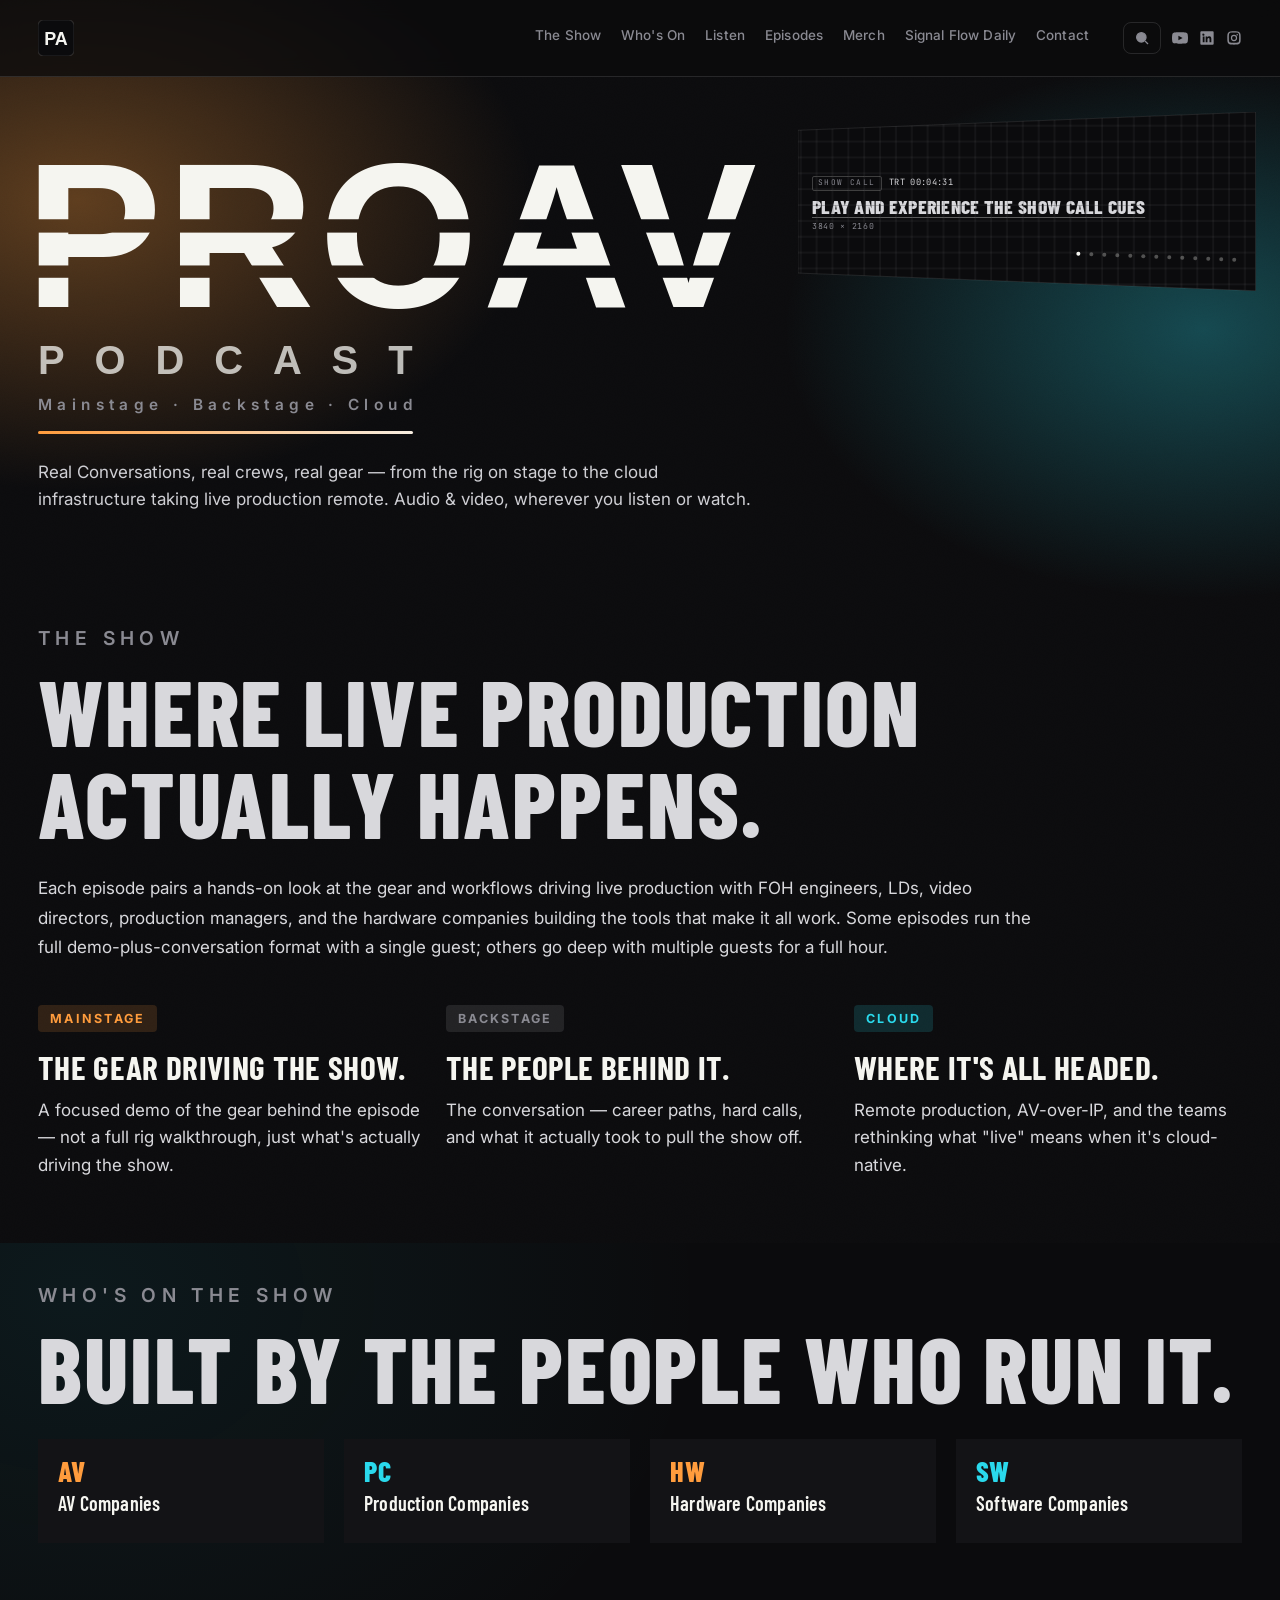
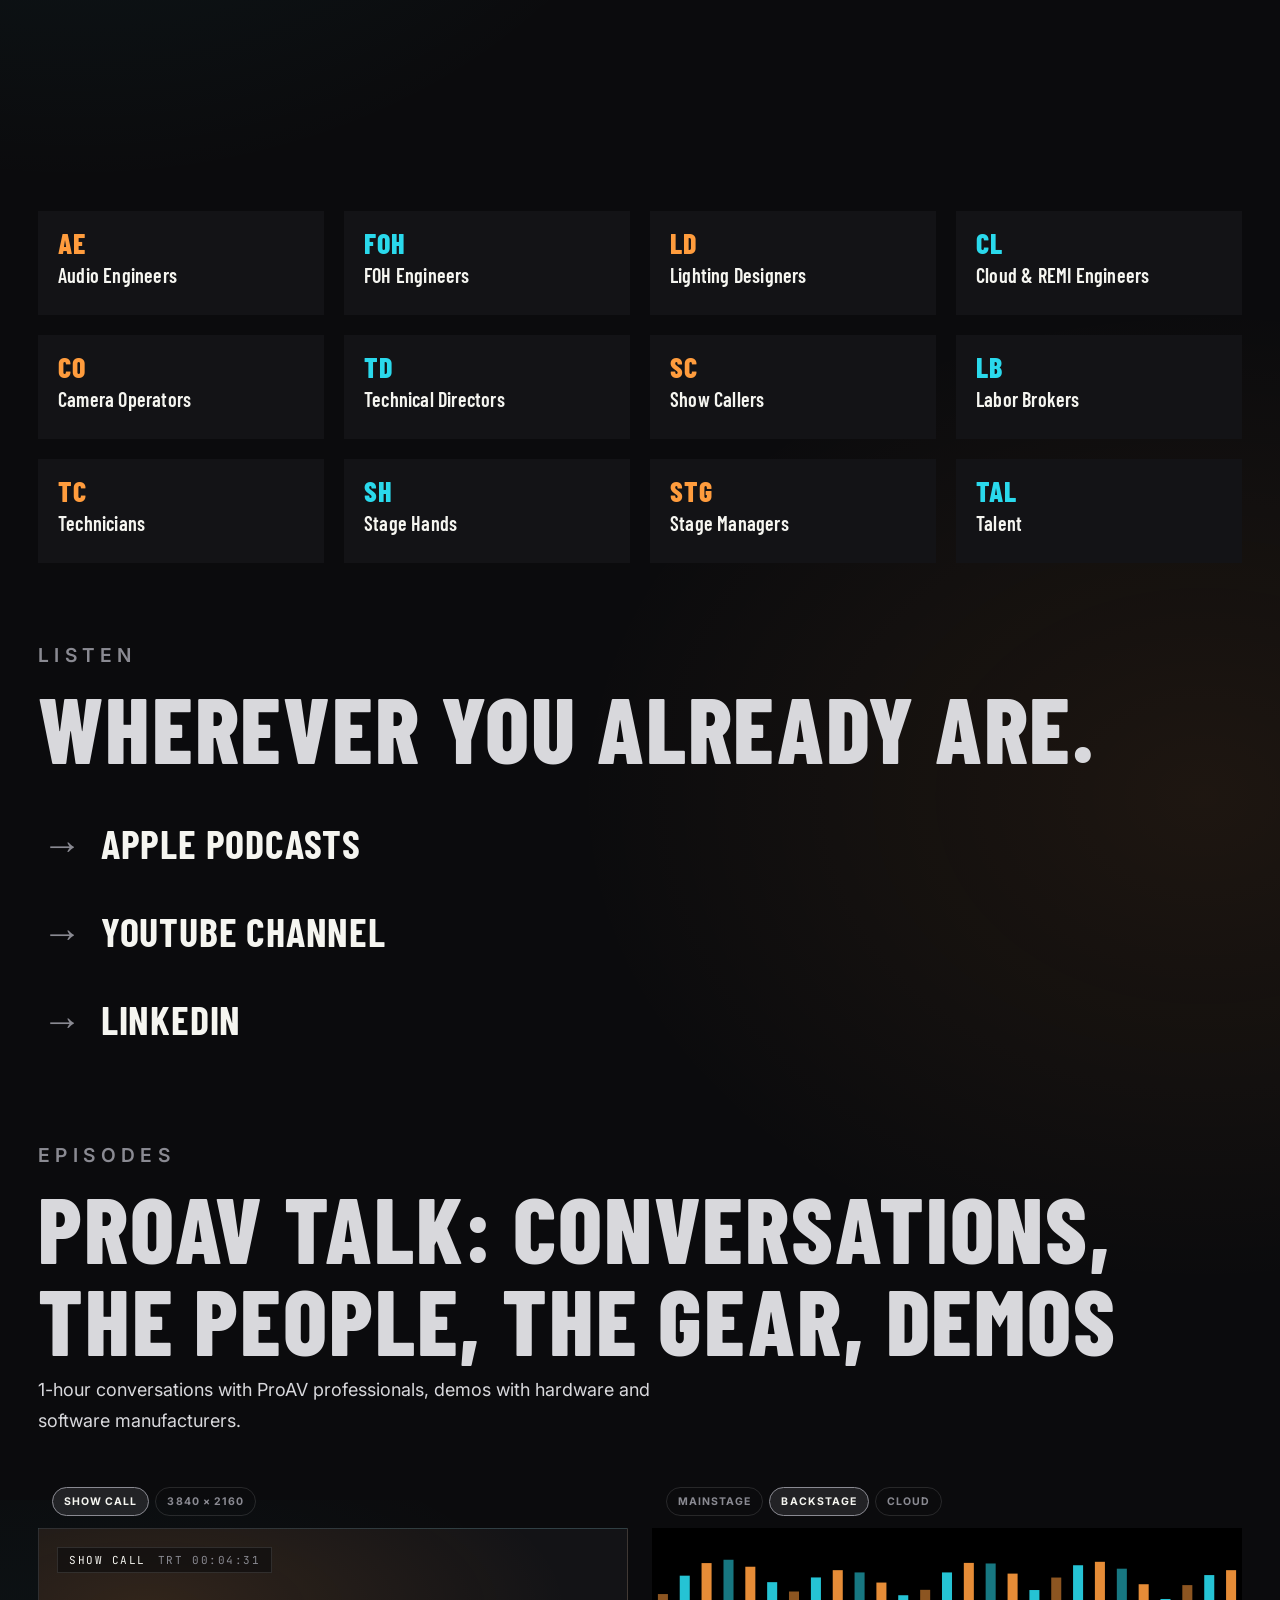
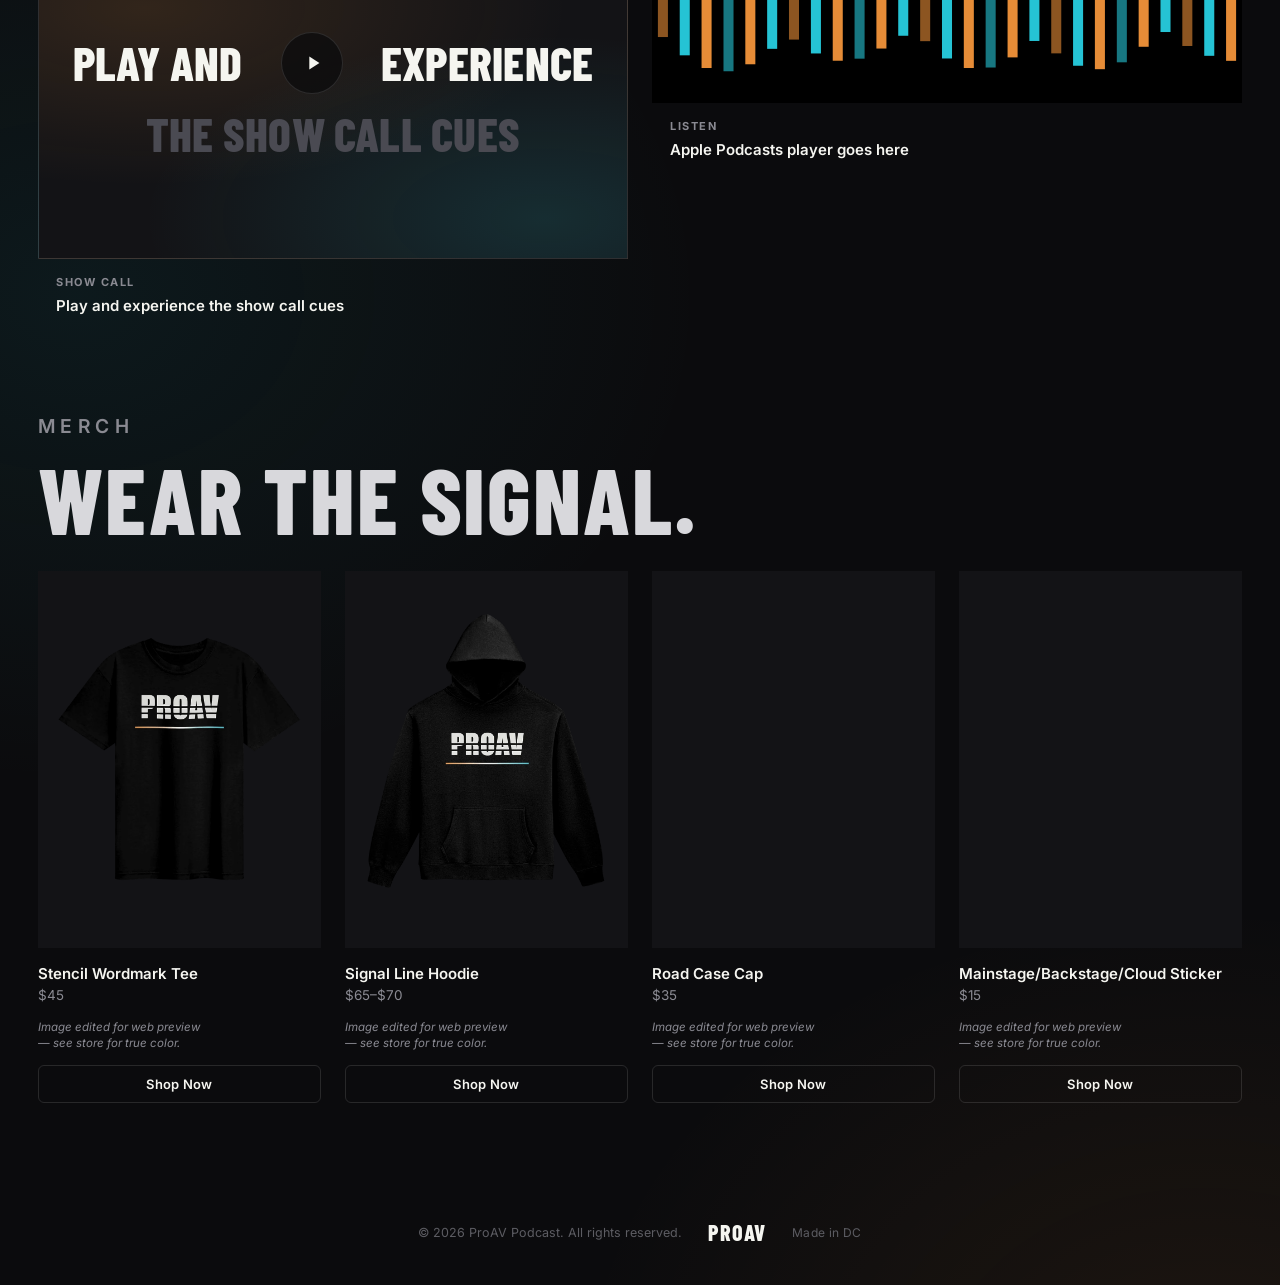
==== commit c7133b49: "push" ====
--- a/index.html
+++ b/index.html
@@ -875,15 +875,6 @@
     v.addEventListener('seeked',     function () { scApplyCue(v.currentTime); });
     v.addEventListener('play',       function () { scApplyCue(v.currentTime); });
     v.addEventListener('ended',      function () { document.documentElement.removeAttribute('data-cue'); });
-    // The window keeps its black while the picture is popped out — see .is-pip in home.css.
-    var modal = document.getElementById('showCallModal');
-    v.addEventListener('enterpictureinpicture', function () { modal.classList.add('is-pip'); });
-    v.addEventListener('leavepictureinpicture', function () { modal.classList.remove('is-pip'); });
-    // Safari fires its own names for the same thing.
-    v.addEventListener('webkitpresentationmodechanged', function () {
-      var m = v.webkitPresentationMode;
-      modal.classList.toggle('is-pip', m === 'picture-in-picture');
-    });
   }
 
   // THE WINDOW ZOOMS UP OUT OF THE TILE, over a ground that goes dark.
--- a/css/home.css
+++ b/css/home.css
@@ -1144,16 +1144,6 @@
    thing you watch. This single number is the balance between the two readings. */
 .showcall-modal { background: rgba(5, 5, 7, 0.55); }
 
-/* THE POP-OUT KEEPS THE BLACK.
-   The scrim is 55% so the house dim reads through it. The moment the video pops out to
-   picture-in-picture the element collapses to Apple's placeholder, and that 45% of page
-   showing through turns the whole screen into a pale slab behind a grey icon. There is no
-   dim to watch while the picture is somewhere else, so the ground goes solid for as long as
-   it is out, and comes back the moment it returns. */
-.showcall-modal.is-pip { background: #000; }
-.showcall-modal.is-pip .showcall-modal-frame,
-.showcall-modal.is-pip .video-modal-inner { background: #000; }
-
 .showcall-modal .video-modal-inner {
   transform-origin: 50% 50%;
   will-change: transform;
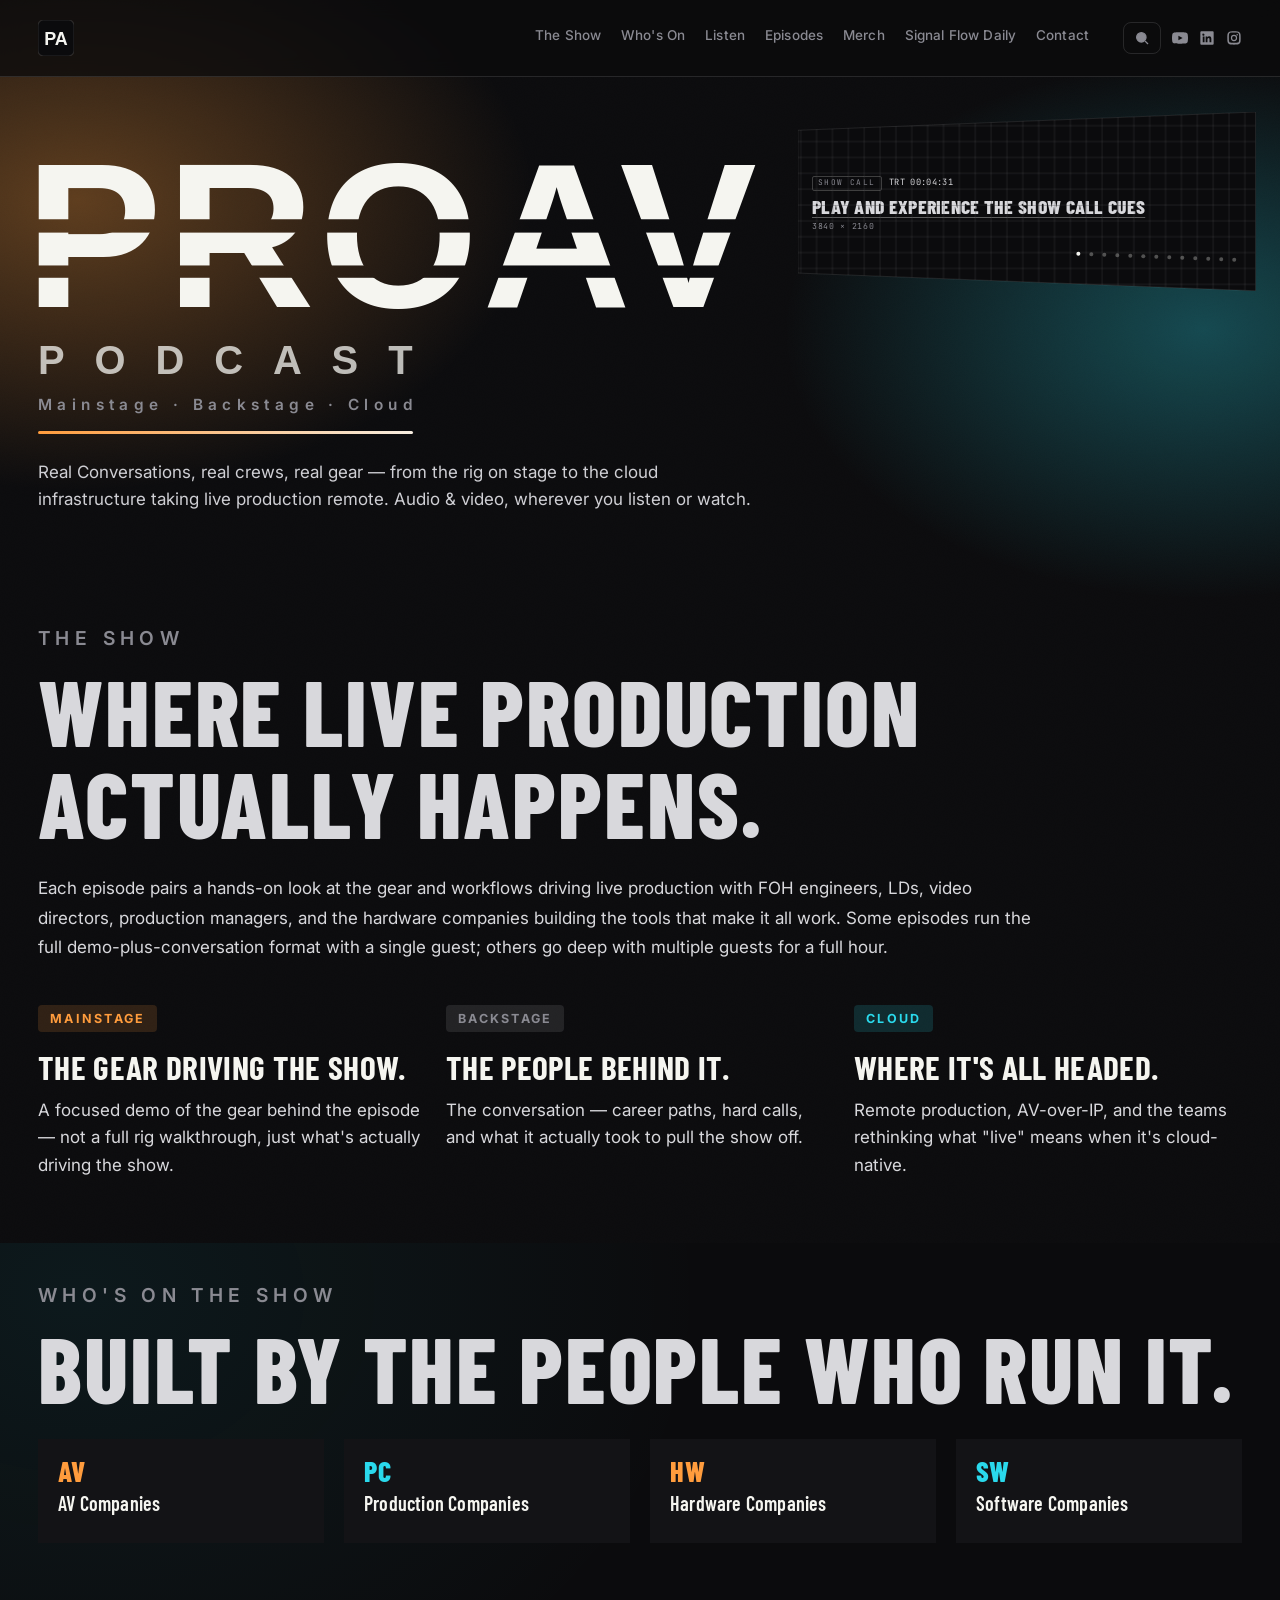
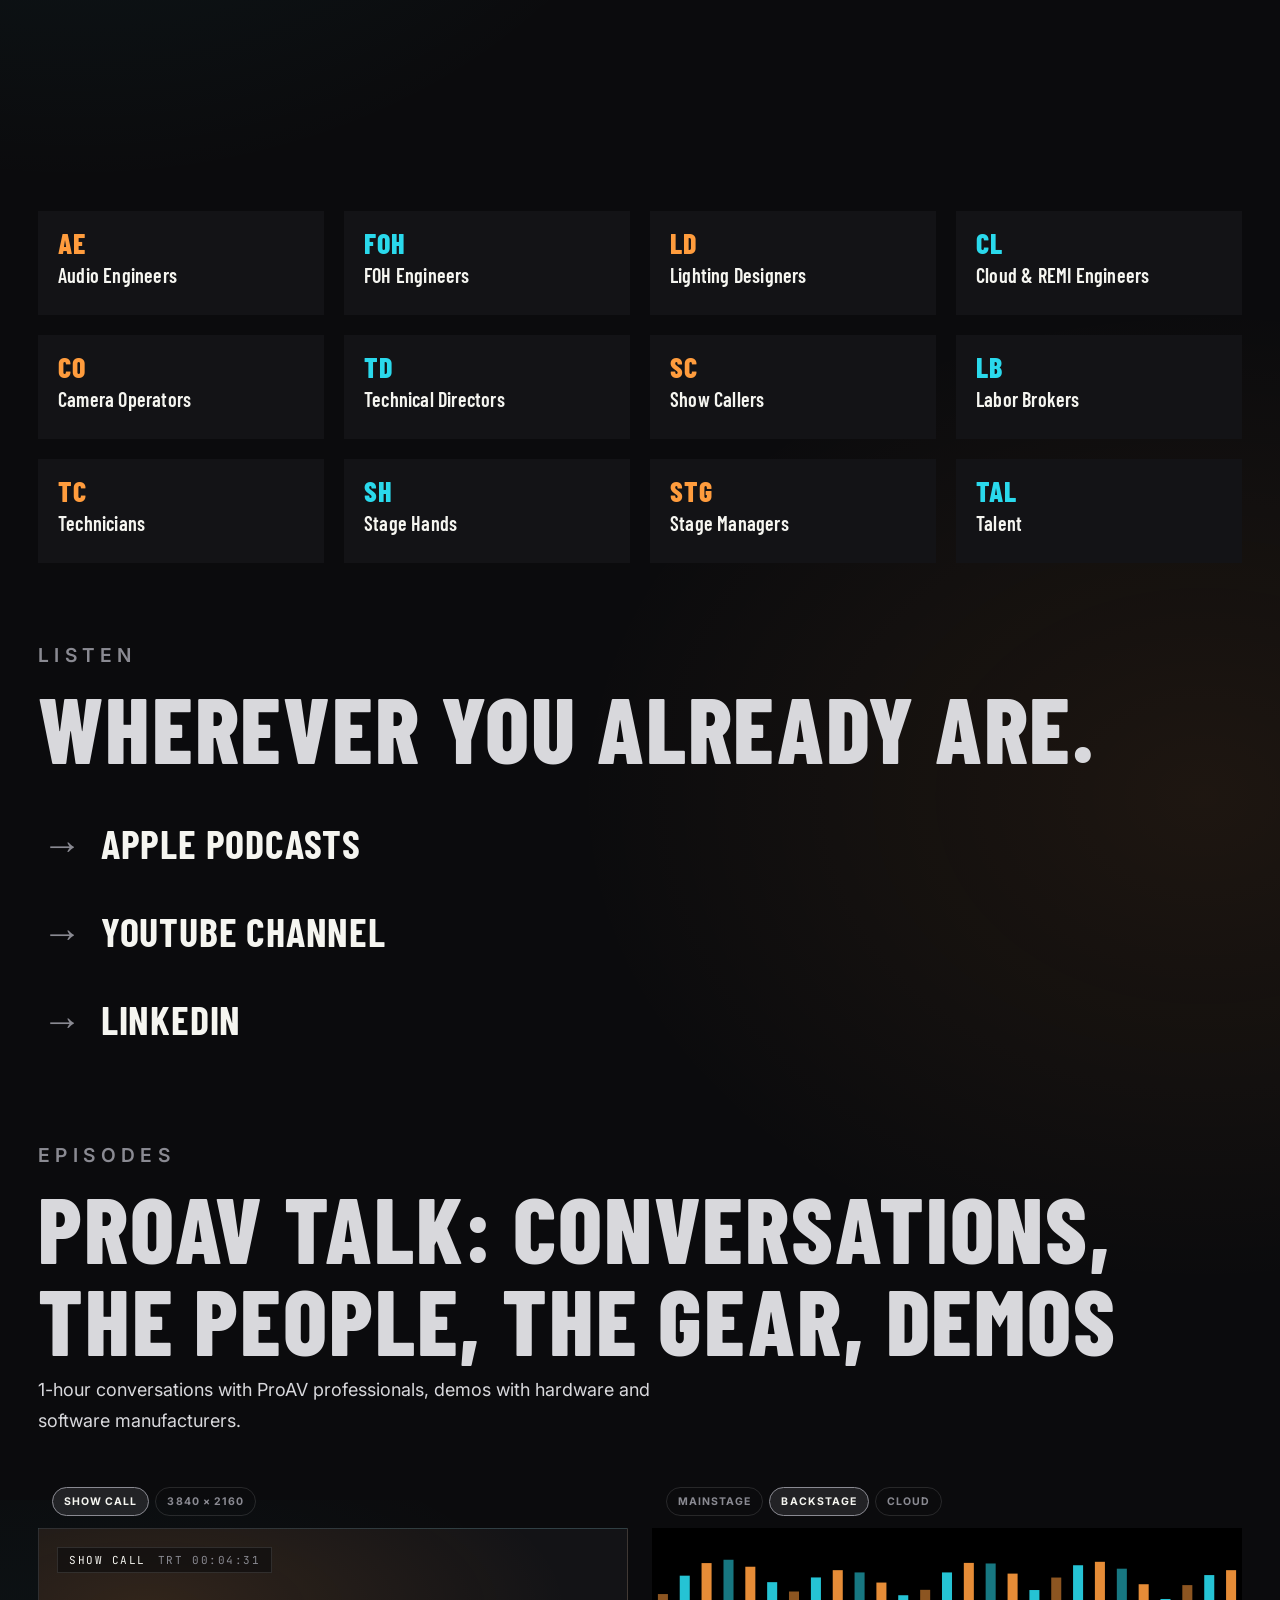
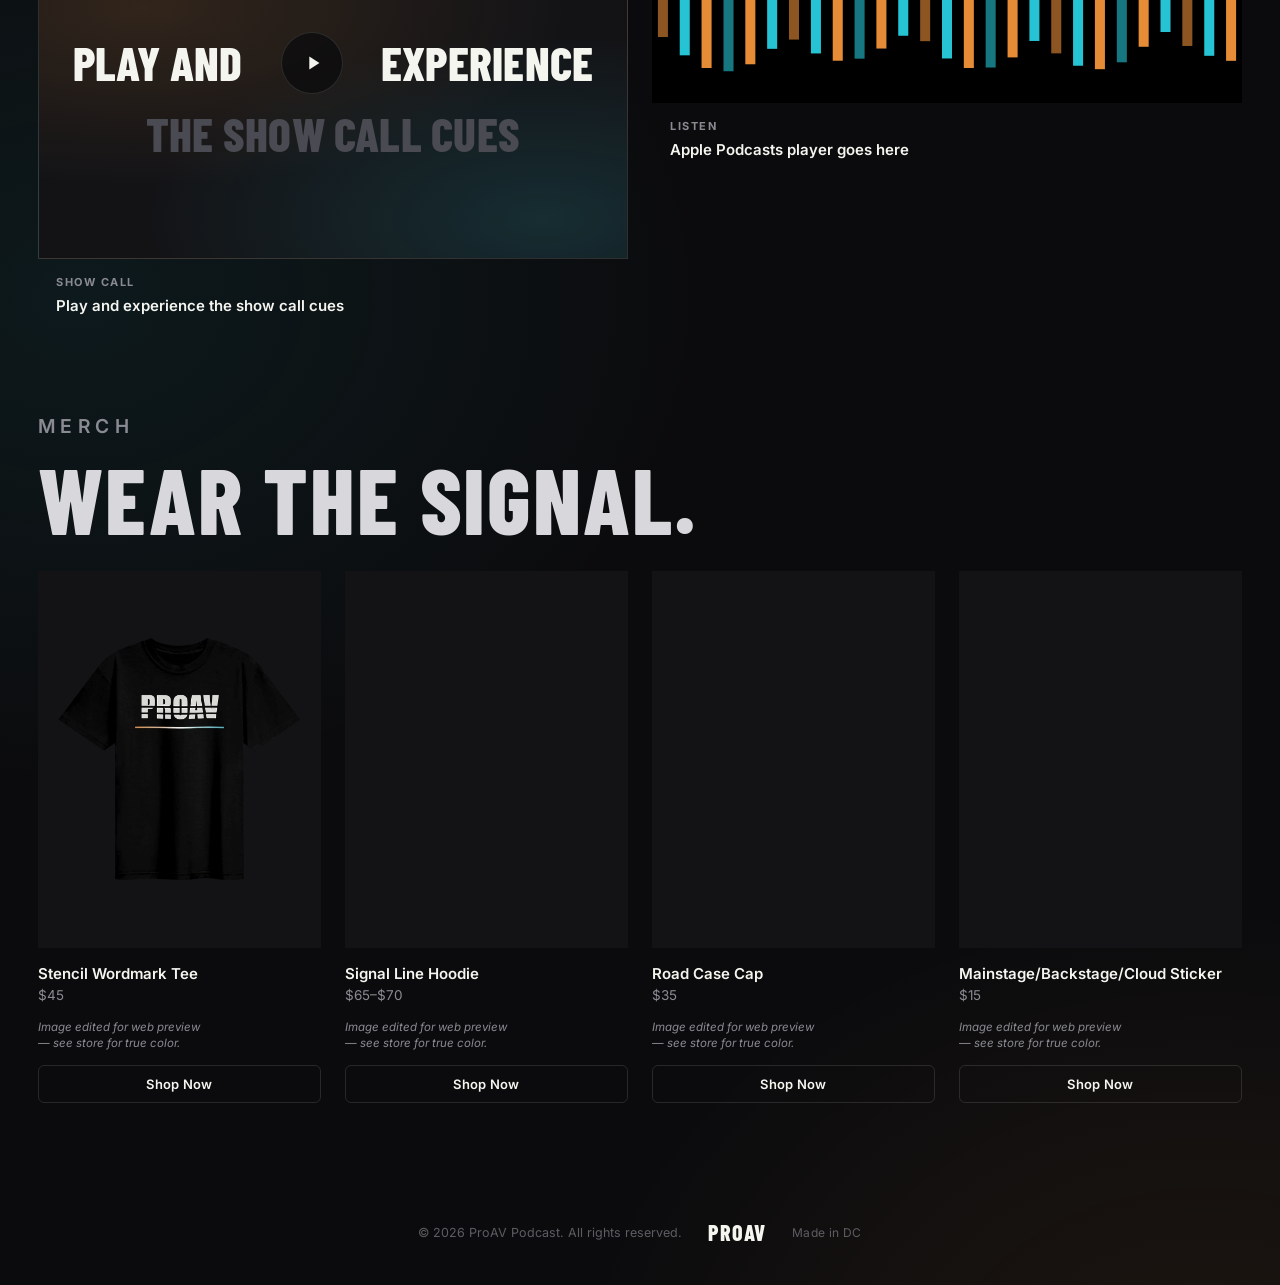
==== commit be9203d4: "push" ====
--- a/index.html
+++ b/index.html
@@ -855,14 +855,11 @@
     else document.documentElement.removeAttribute('data-cue');
   }
 
-  // ONE FILE, 1080, EVERYWHERE — INCLUDING PHONES.
-  // There was a 720 cut for mobile. It went on 27 Nov: the audience is video professionals
-  // and most of them land on a phone, so the small screen is the last place to send the
-  // softer file. Modern phones decode 1080 without trouble, preload is metadata-only so
-  // nothing is fetched until the press, and dropping the second file took 20MB off the site
-  // rather than adding to it.
+  // Two files: the full-size render, and a lighter one for a phone. Same framing, same
+  // cues — only the pixels differ, so the table serves both.
   function scPickSource(v) {
-    var src = 'images/showcall-1080.mp4';
+    var small = window.matchMedia('(max-width: 900px)').matches;
+    var src = small ? 'images/showcall-720.mp4' : 'images/showcall-1080.mp4';
     if (v.getAttribute('src') !== src) v.setAttribute('src', src);
   }
 
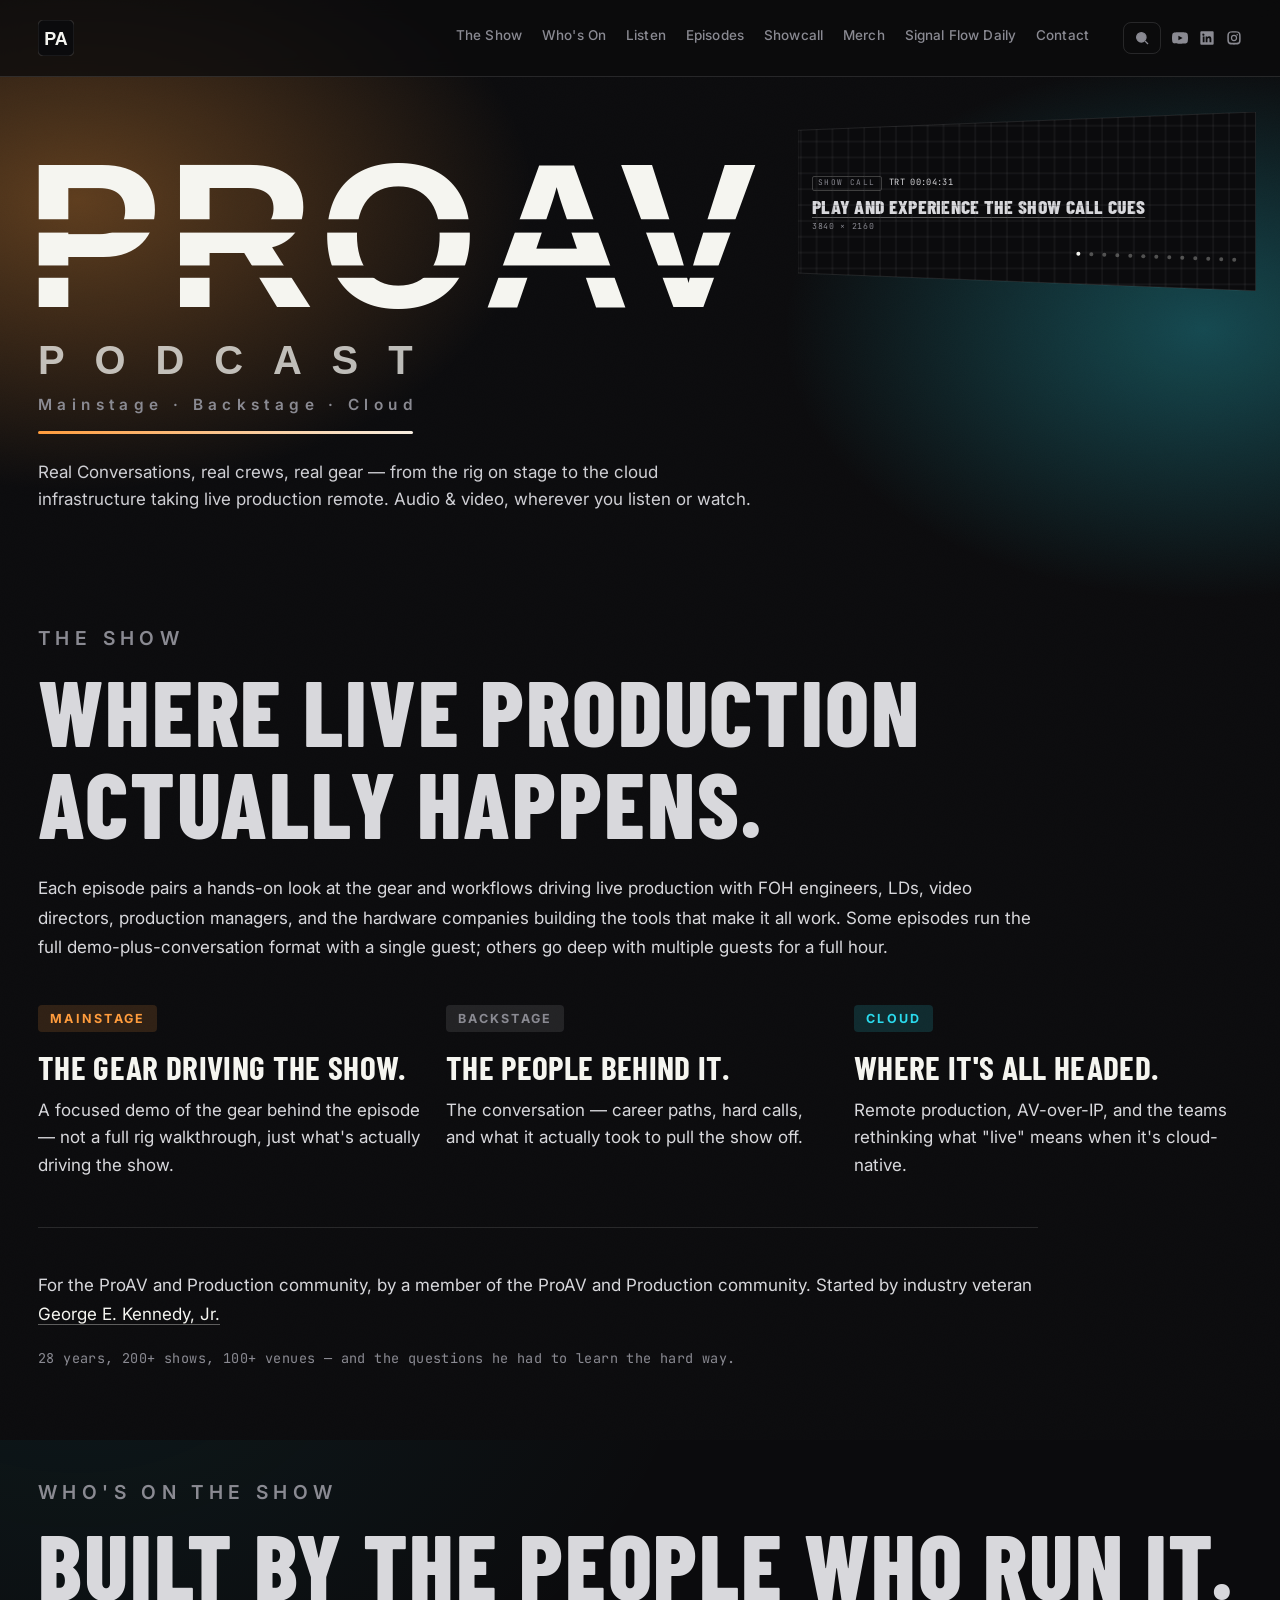
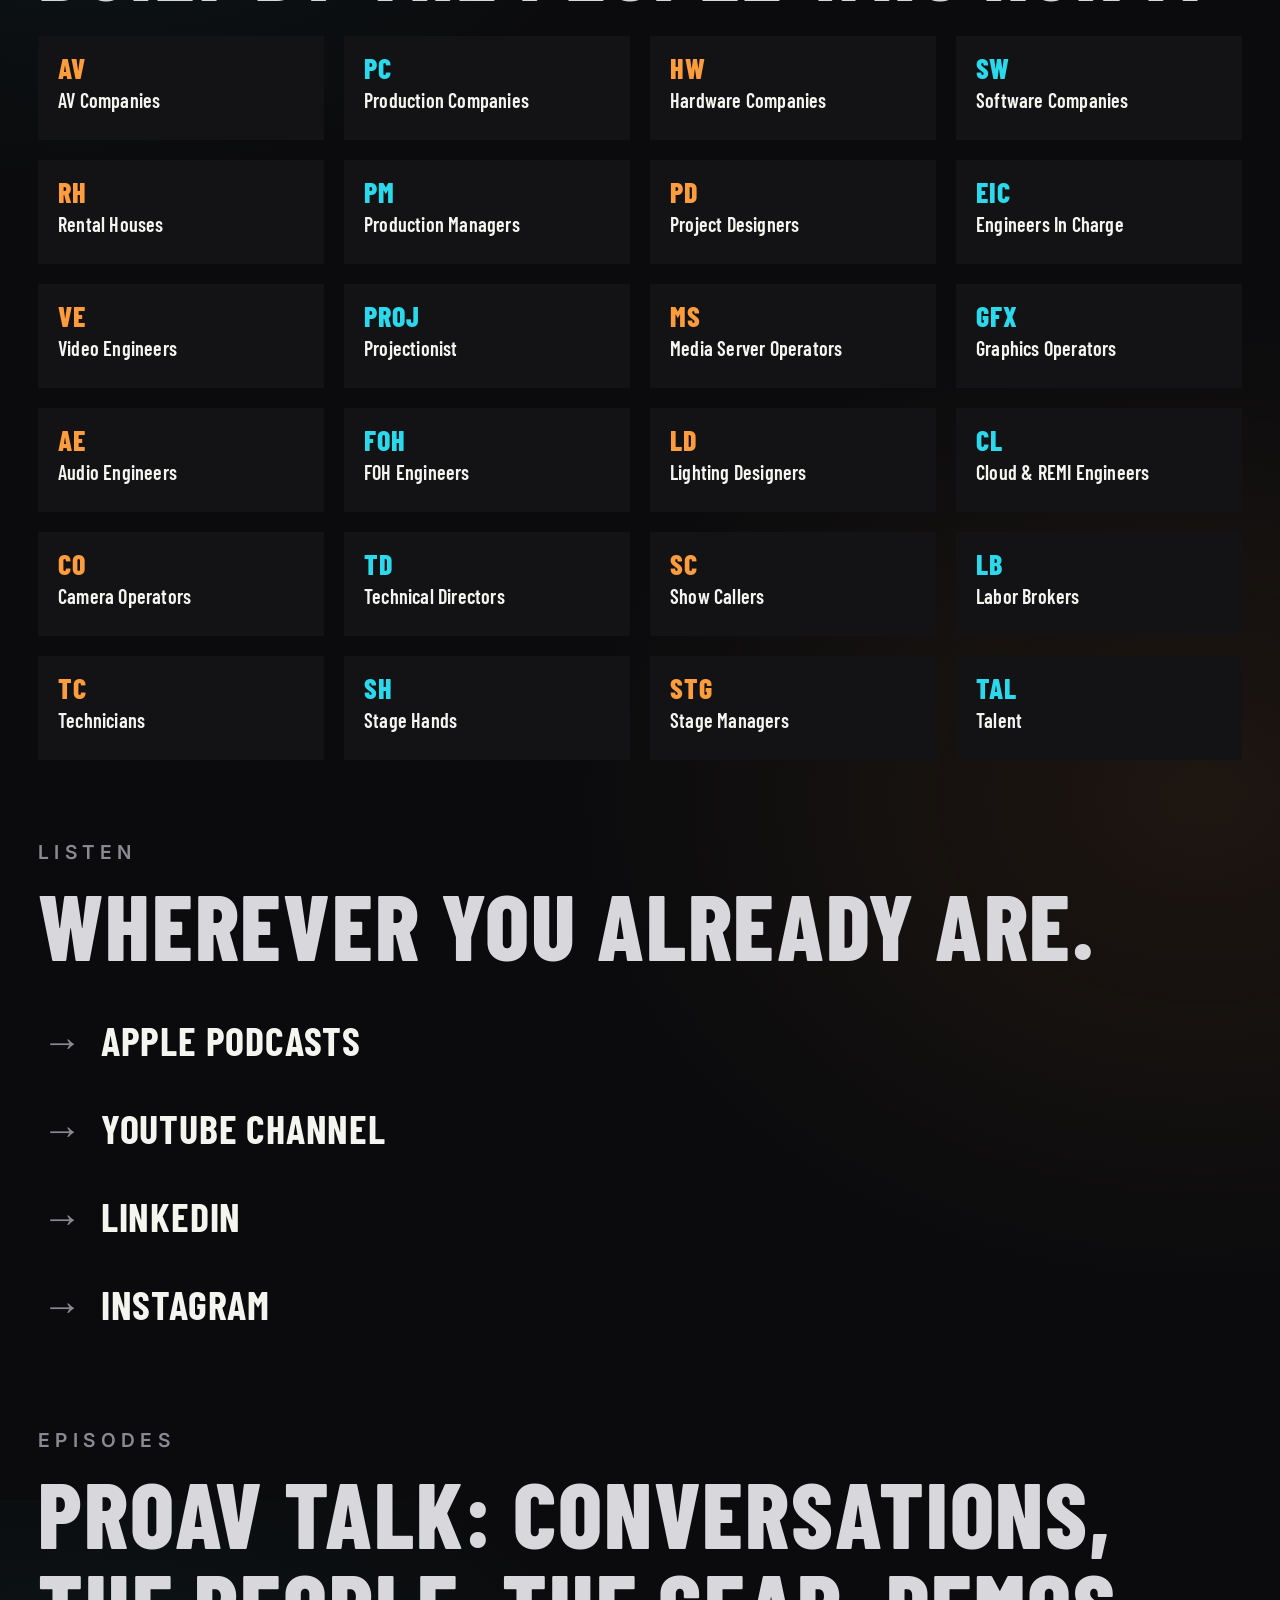
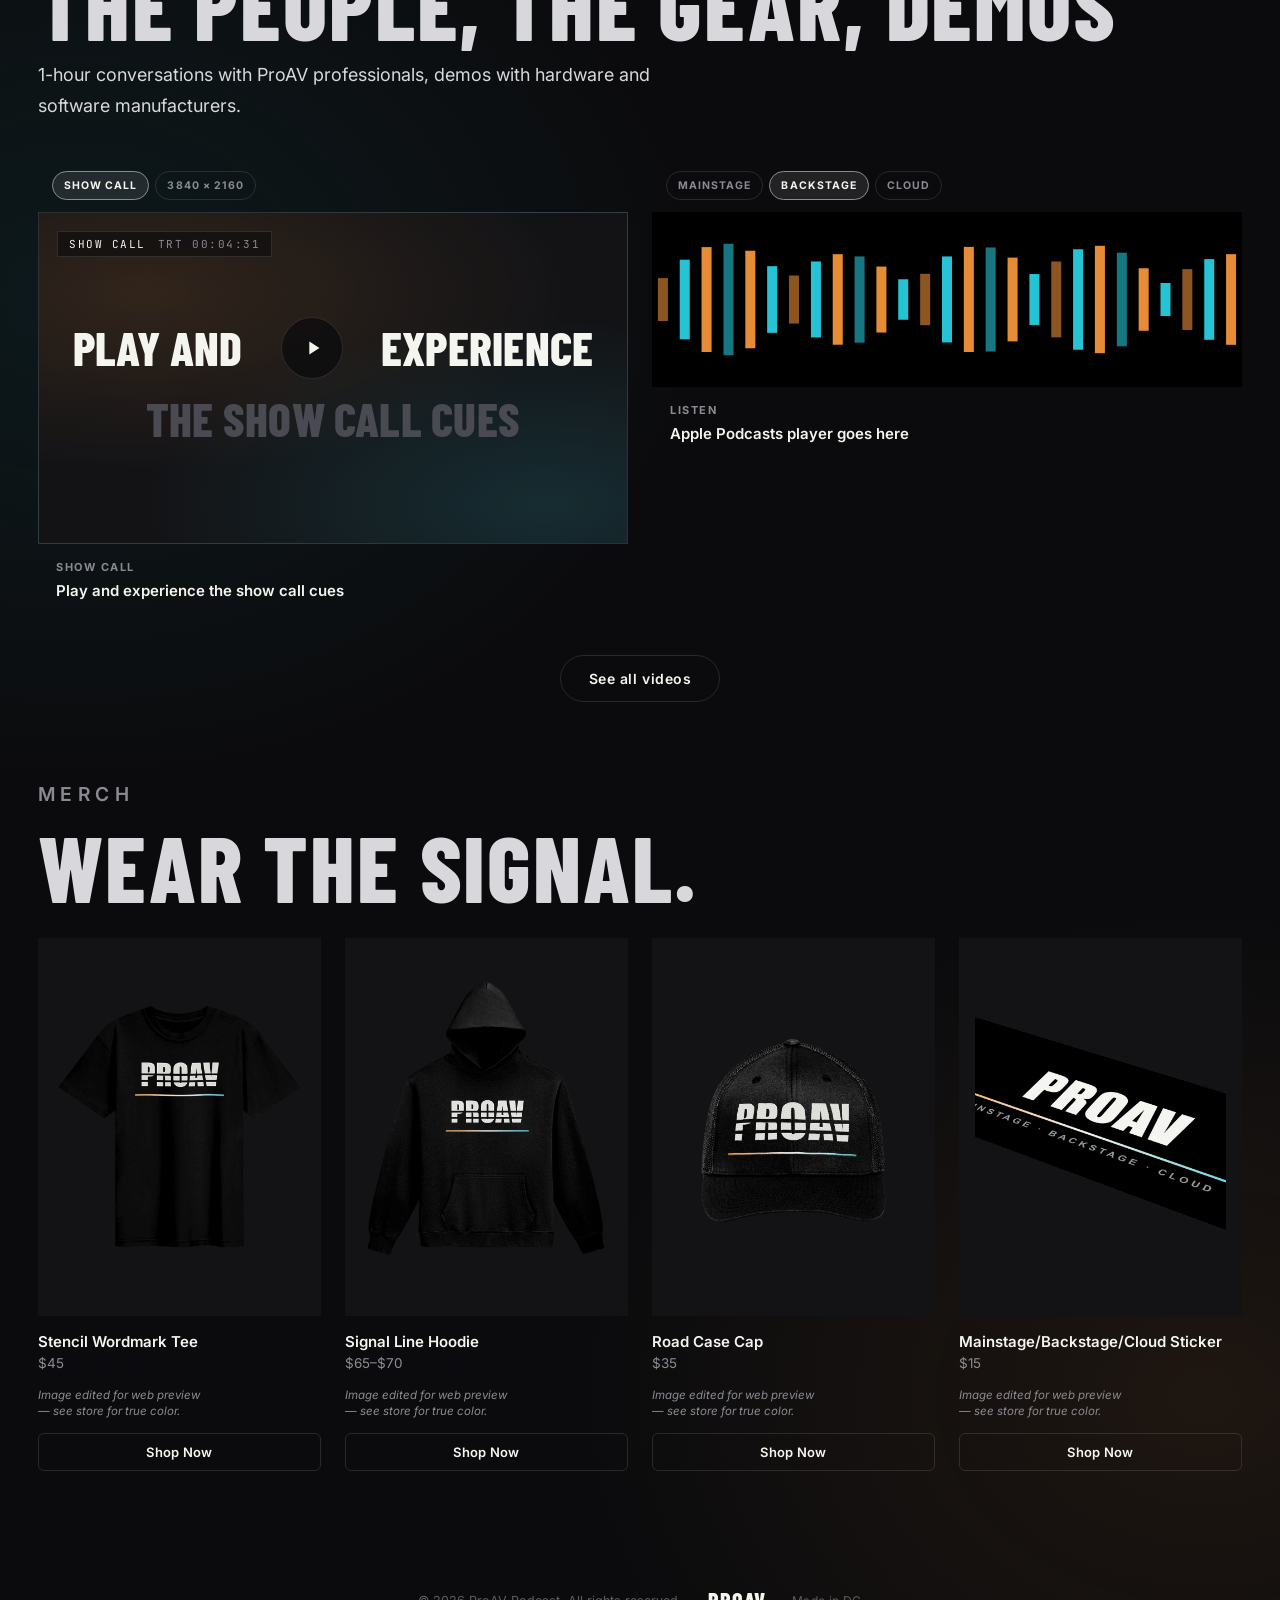
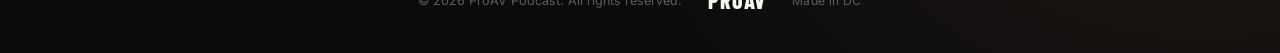
==== commit 5fb815e9: "push" ====
--- a/index.html
+++ b/index.html
@@ -78,6 +78,7 @@
       <a href="#guests">Who's On</a>
       <a href="#listen">Listen</a>
       <a href="#watch">Episodes</a>
+      <a href="/showcall">Showcall</a>
       <a href="#merch">Merch</a>
       <a href="/signal-flow-daily.html">Signal Flow Daily</a>
       <a href="/contact">Contact</a>
@@ -87,13 +88,13 @@
         <svg viewBox="0 0 24 24" fill="none" stroke="currentColor" stroke-width="2"><circle cx="11" cy="11" r="7"/><line x1="21" y1="21" x2="16.65" y2="16.65"/></svg>
         <kbd>&#8984;K</kbd>
       </button>
-      <a href="#" aria-label="YouTube" target="_blank" rel="noopener">
+      <a href="https://www.youtube.com/@theproavpodcast" aria-label="YouTube" target="_blank" rel="noopener">
         <svg viewBox="0 0 24 24"><path d="M23.5 6.2a3 3 0 0 0-2.1-2.1C19.6 3.5 12 3.5 12 3.5s-7.6 0-9.4.6A3 3 0 0 0 .5 6.2 31.6 31.6 0 0 0 0 12a31.6 31.6 0 0 0 .5 5.8 3 3 0 0 0 2.1 2.1c1.8.6 9.4.6 9.4.6s7.6 0 9.4-.6a3 3 0 0 0 2.1-2.1A31.6 31.6 0 0 0 24 12a31.6 31.6 0 0 0-.5-5.8ZM9.6 15.5v-7l6.3 3.5-6.3 3.5Z"/></svg>
       </a>
-      <a href="#" aria-label="LinkedIn" target="_blank" rel="noopener">
+      <a href="https://www.linkedin.com/company/theproavpodcast/" aria-label="LinkedIn" target="_blank" rel="noopener">
         <svg viewBox="0 0 24 24"><path d="M20.5 2h-17A1.5 1.5 0 0 0 2 3.5v17A1.5 1.5 0 0 0 3.5 22h17a1.5 1.5 0 0 0 1.5-1.5v-17A1.5 1.5 0 0 0 20.5 2ZM8.3 18.5H5.6V9.7h2.7v8.8ZM7 8.6a1.6 1.6 0 1 1 0-3.1 1.6 1.6 0 0 1 0 3.1Zm11.5 9.9h-2.7v-4.3c0-1 0-2.3-1.4-2.3s-1.7 1.1-1.7 2.3v4.3h-2.7V9.7h2.6v1.2h.1a2.9 2.9 0 0 1 2.6-1.4c2.7 0 3.2 1.8 3.2 4.1v4.9Z"/></svg>
       </a>
-      <a href="#" aria-label="Instagram" target="_blank" rel="noopener">
+      <a href="https://www.instagram.com/theproavpodcast/" aria-label="Instagram" target="_blank" rel="noopener">
         <svg viewBox="0 0 24 24"><path d="M12 2c2.7 0 3.1 0 4.1.1 1.1 0 1.8.2 2.5.5.7.2 1.2.6 1.7 1.1.5.5.9 1 1.1 1.7.3.7.4 1.4.5 2.5 0 1 .1 1.4.1 4.1s0 3.1-.1 4.1c0 1.1-.2 1.8-.5 2.5-.2.7-.6 1.2-1.1 1.7-.5.5-1 .9-1.7 1.1-.7.3-1.4.4-2.5.5-1 0-1.4.1-4.1.1s-3.1 0-4.1-.1c-1.1 0-1.8-.2-2.5-.5a4.6 4.6 0 0 1-1.7-1.1 4.6 4.6 0 0 1-1.1-1.7c-.3-.7-.4-1.4-.5-2.5C2 15.1 2 14.7 2 12s0-3.1.1-4.1c0-1.1.2-1.8.5-2.5.2-.7.6-1.2 1.1-1.7.5-.5 1-.9 1.7-1.1.7-.3 1.4-.4 2.5-.5C8.9 2 9.3 2 12 2Zm0 1.8c-2.7 0-3 0-4 .1-.9 0-1.4.2-1.7.3-.4.2-.7.3-1 .6-.3.3-.5.6-.6 1-.1.3-.3.8-.3 1.7-.1 1-.1 1.3-.1 4s0 3 .1 4c0 .9.2 1.4.3 1.7.2.4.3.7.6 1 .3.3.6.5 1 .6.3.1.8.3 1.7.3 1 .1 1.3.1 4 .1s3 0 4-.1c.9 0 1.4-.2 1.7-.3.4-.2.7-.3 1-.6.3-.3.5-.6.6-1 .1-.3.3-.8.3-1.7.1-1 .1-1.3.1-4s0-3-.1-4c0-.9-.2-1.4-.3-1.7-.2-.4-.3-.7-.6-1a2.7 2.7 0 0 0-1-.6c-.3-.1-.8-.3-1.7-.3-1-.1-1.3-.1-4-.1Zm0 3.5a4.7 4.7 0 1 1 0 9.4 4.7 4.7 0 0 1 0-9.4Zm0 1.8a2.9 2.9 0 1 0 0 5.8 2.9 2.9 0 0 0 0-5.8Zm5.9-2a1.1 1.1 0 1 1-2.2 0 1.1 1.1 0 0 1 2.2 0Z"/></svg>
       </a>
     </div>
@@ -112,17 +113,18 @@
   <a href="#guests">Who's On</a>
   <a href="#listen">Listen</a>
   <a href="#watch">Episodes</a>
+  <a href="/showcall">Showcall</a>
   <a href="#merch">Merch</a>
   <a href="/signal-flow-daily.html">Signal Flow Daily</a>
   <a href="/contact">Contact</a>
   <div class="footer-social" style="margin-top: 32px;">
-    <a href="#" aria-label="YouTube" target="_blank" rel="noopener">
+    <a href="https://www.youtube.com/@theproavpodcast" aria-label="YouTube" target="_blank" rel="noopener">
       <svg viewBox="0 0 24 24"><path d="M23.5 6.2a3 3 0 0 0-2.1-2.1C19.6 3.5 12 3.5 12 3.5s-7.6 0-9.4.6A3 3 0 0 0 .5 6.2 31.6 31.6 0 0 0 0 12a31.6 31.6 0 0 0 .5 5.8 3 3 0 0 0 2.1 2.1c1.8.6 9.4.6 9.4.6s7.6 0 9.4-.6a3 3 0 0 0 2.1-2.1A31.6 31.6 0 0 0 24 12a31.6 31.6 0 0 0-.5-5.8ZM9.6 15.5v-7l6.3 3.5-6.3 3.5Z"/></svg>
     </a>
-    <a href="#" aria-label="LinkedIn" target="_blank" rel="noopener">
+    <a href="https://www.linkedin.com/company/theproavpodcast/" aria-label="LinkedIn" target="_blank" rel="noopener">
       <svg viewBox="0 0 24 24"><path d="M20.5 2h-17A1.5 1.5 0 0 0 2 3.5v17A1.5 1.5 0 0 0 3.5 22h17a1.5 1.5 0 0 0 1.5-1.5v-17A1.5 1.5 0 0 0 20.5 2ZM8.3 18.5H5.6V9.7h2.7v8.8ZM7 8.6a1.6 1.6 0 1 1 0-3.1 1.6 1.6 0 0 1 0 3.1Zm11.5 9.9h-2.7v-4.3c0-1 0-2.3-1.4-2.3s-1.7 1.1-1.7 2.3v4.3h-2.7V9.7h2.6v1.2h.1a2.9 2.9 0 0 1 2.6-1.4c2.7 0 3.2 1.8 3.2 4.1v4.9Z"/></svg>
     </a>
-    <a href="#" aria-label="Instagram" target="_blank" rel="noopener">
+    <a href="https://www.instagram.com/theproavpodcast/" aria-label="Instagram" target="_blank" rel="noopener">
       <svg viewBox="0 0 24 24"><path d="M12 2c2.7 0 3.1 0 4.1.1 1.1 0 1.8.2 2.5.5.7.2 1.2.6 1.7 1.1.5.5.9 1 1.1 1.7.3.7.4 1.4.5 2.5 0 1 .1 1.4.1 4.1s0 3.1-.1 4.1c0 1.1-.2 1.8-.5 2.5-.2.7-.6 1.2-1.1 1.7-.5.5-1 .9-1.7 1.1-.7.3-1.4.4-2.5.5-1 0-1.4.1-4.1.1s-3.1 0-4.1-.1c-1.1 0-1.8-.2-2.5-.5a4.6 4.6 0 0 1-1.7-1.1 4.6 4.6 0 0 1-1.1-1.7c-.3-.7-.4-1.4-.5-2.5C2 15.1 2 14.7 2 12s0-3.1.1-4.1c0-1.1.2-1.8.5-2.5.2-.7.6-1.2 1.1-1.7.5-.5 1-.9 1.7-1.1.7-.3 1.4-.4 2.5-.5C8.9 2 9.3 2 12 2Zm0 1.8c-2.7 0-3 0-4 .1-.9 0-1.4.2-1.7.3-.4.2-.7.3-1 .6-.3.3-.5.6-.6 1-.1.3-.3.8-.3 1.7-.1 1-.1 1.3-.1 4s0 3 .1 4c0 .9.2 1.4.3 1.7.2.4.3.7.6 1 .3.3.6.5 1 .6.3.1.8.3 1.7.3 1 .1 1.3.1 4 .1s3 0 4-.1c.9 0 1.4-.2 1.7-.3.4-.2.7-.3 1-.6.3-.3.5-.6.6-1 .1-.3.3-.8.3-1.7.1-1 .1-1.3.1-4s0-3-.1-4c0-.9-.2-1.4-.3-1.7-.2-.4-.3-.7-.6-1a2.7 2.7 0 0 0-1-.6c-.3-.1-.8-.3-1.7-.3-1-.1-1.3-.1-4-.1Zm0 3.5a4.7 4.7 0 1 1 0 9.4 4.7 4.7 0 0 1 0-9.4Zm0 1.8a2.9 2.9 0 1 0 0 5.8 2.9 2.9 0 0 0 0-5.8Zm5.9-2a1.1 1.1 0 1 1-2.2 0 1.1 1.1 0 0 1 2.2 0Z"/></svg>
     </a>
   </div>
@@ -281,6 +283,23 @@
         </div>
       </div>
     </div>
+
+    <!-- WHO STARTED IT. Apple Podcasts Connect asks for a Creator, and the credit belongs on
+         the front page rather than a page of its own — George, 28 Nov: "I don't see the need
+         for a whole page." It sits last in THE SHOW so the page says what the show is, then
+         who is behind it.
+         THE FIRST SENTENCE IS GEORGE'S, repaired for punctuation only: "the" added before the
+         second "ProAV and Production community", and the run-on split in two. Do not reword it.
+         The full bio is NOT duplicated here — the name links out to gekjr.pro/about, which is
+         the one place it is maintained. -->
+    <div class="show-creator reveal">
+      <p class="show-creator-line">
+        For the ProAV and Production community, by a member of the ProAV and Production
+        community. Started by industry veteran
+        <a href="https://gekjr.pro/about" target="_blank" rel="noopener">George E. Kennedy,&nbsp;Jr.</a>
+      </p>
+      <p class="show-creator-sub">28 years, 200+ shows, 100+ venues &mdash; and the questions he had to learn the hard way.</p>
+    </div>
   </div>
 </header>
 
@@ -393,8 +412,9 @@
   <h2 class="section-title display reveal">Wherever you already are.</h2>
   <div class="listen-grid reveal">
     <a href="#" class="platform-btn"><span>Apple Podcasts</span><span class="arrow">&rarr;</span></a>
-    <a href="#" class="platform-btn"><span>YouTube Channel</span><span class="arrow">&rarr;</span></a>
-    <a href="#" class="platform-btn"><span>LinkedIn</span><span class="arrow">&rarr;</span></a>
+    <a href="https://www.youtube.com/@theproavpodcast" class="platform-btn" target="_blank" rel="noopener"><span>YouTube Channel</span><span class="arrow">&rarr;</span></a>
+    <a href="https://www.linkedin.com/company/theproavpodcast/" class="platform-btn" target="_blank" rel="noopener"><span>LinkedIn</span><span class="arrow">&rarr;</span></a>
+    <a href="https://www.instagram.com/theproavpodcast/" class="platform-btn" target="_blank" rel="noopener"><span>Instagram</span><span class="arrow">&rarr;</span></a>
   </div>
 </section>
 
@@ -404,10 +424,17 @@
   <!-- Video on the left, audio on the right. Each .video-card in .watch-grid is one tile and
        they stack down the left column; copy a whole tile to add one. The episode tile that
        used to sit above the 4K show call ("The Art of Cutting Live") was removed, so the
-       episode tile sits above the 4K show-call link in the left column. -->
+       episode tile sits above the 4K show-call link in the left column.
+
+       ═══ THIS STRIP IS CAPPED AT THREE TILES. ═══
+       George, 27 Nov: "I don't want demos to over saturate the main page, make it super
+       long." The full library lives on /watch, and the "See all" link below is how you get
+       there. A fourth tile here is the thing that page exists to prevent — put the new
+       video on /watch instead, and only swap one in here when it should be one of the three
+       the front page leads with. Today there is one real video, so one shows. -->
   <div class="watch-pair">
   <div class="watch-grid">
-  <!-- THE SHOW CALL, 4K. The poster is a still; the show runs in showcall.html, which also
+  <!-- THE SHOW CALL, 4K. The poster is a still; the show runs in showcaller.html, which also
        stands on its own at /showcall. Clicking opens it in the overlay. -->
   <div class="video-card showcall-card reveal">
     <div class="watch-segments" aria-hidden="true">
@@ -457,25 +484,36 @@
     </div>
   </div>
 
+  <!-- The way off the front page and into the library. -->
+  <div class="watch-seeall reveal">
+    <a href="/showcall" class="btn btn-secondary">See all videos</a>
+  </div>
+
 </section>
 
 <!-- THE 4K SHOW CALL, FULL SCREEN. Built like the video modal beside it, but it frames
-     showcall.html rather than YouTube. The iframe is only given its src on open and has it
+     showcaller.html rather than YouTube. The iframe is only given its src on open and has it
      taken away on close, so the show never runs behind a closed overlay.
      IT IS A DIRECT CHILD OF BODY, AND THAT MATTERS. The cue dims `body > section`, and a
      filter applies to an element's whole subtree with no way for a descendant to opt out —
      so a player inside a section goes down with the page when CUE 1 is taken. Out here the
      window keeps its level while the house steps back around it, the same way the LED wall
      does. Do not move this inside a section. -->
-<div class="video-modal showcall-modal" id="showCallModal" onclick="if(event.target===this) closeShowCall()">
+<div class="video-modal showcall-modal" id="showCallModal" onclick="scBackdrop(event, this)">
   <div class="video-modal-inner">
     <button class="video-modal-close" onclick="closeShowCall()" aria-label="Close show call">&times;</button>
     <div class="video-modal-frame showcall-modal-frame">
-      <!-- THE RENDERED SHOW. A plain video element, which is what buys native fullscreen on
-           iOS, a scrub bar, AirPlay and captions — none of which a framed DOM stage can have.
-           `controls` is deliberate: the browser's own full-screen control is the only one
-           that works on an iPhone, so the show no longer needs one of its own.
-           The framed stage below is UNCHANGED and still reachable — see SHOWCALL_SOURCE. -->
+      <!-- THE RENDERED SHOW. A plain video element, which is what buys real fullscreen on
+           iOS — none of which a framed DOM stage can have.
+           The framed stage below is UNCHANGED and still reachable — see SHOWCALL_SOURCE.
+
+           `controls` IS APPLE'S OWN, and that is the decision. v255 replaced it with a bar
+           of ours so full screen could sit on the right, because iOS pins its expand and PiP
+           to the video's TOP-LEFT and no CSS reaches them. George, 27 Nov: "let's revert to
+           Apple standard player, lets keep the one tap in place." So the chrome is the
+           platform's again — familiar, free, and it cannot drift from what iOS does next.
+           The close button stays in its own strip above the picture (v246), clear of the
+           controls Apple draws in that corner. Do not put a control of ours in there. -->
       <video id="showCallVideo" class="showcall-video" playsinline webkit-playsinline
              controls preload="metadata" poster="images/showcall-poster.jpg"
              title="Play and experience the show call cues" hidden></video>
@@ -827,17 +865,23 @@
   // layer, no scroll lock, nothing covering the document.
   // ═══ WHICH SHOW THE WINDOW HOLDS ════════════════════════════════════════════════════
   // 'video' — the rendered file. Native fullscreen on iOS, a scrub bar, one asset.
-  // 'frame' — the live DOM stage in showcall.html, exactly as it shipped in v244.
+  // 'frame' — the live DOM stage in showcaller.html, exactly as it shipped in v244.
   // Both are wired. Change this one word to step back; nothing else has to move.
   var SHOWCALL_SOURCE = 'video';
 
   // THE CUE TABLE IS GENERATED BY THE RENDER, NEVER HAND-WRITTEN.
   // The capture logged the millisecond the show actually took each cue, so the table cannot
   // disagree with the picture. Re-render and this is rewritten with it.
-  var SHOWCALL_RUN = 292.449;          // seconds
+  //
+  // The file opens on SHOWCALL_LEAD seconds of empty wall. iOS puts its controls up on play
+  // and hides them after about three seconds, and the show used to start at 1.2s — so the
+  // first standby was called underneath them. The head is clean: no readout, no call,
+  // nothing to miss. Every cue time below already has it added in.
+  var SHOWCALL_RUN = 297.725;          // seconds, the clean head included
+  var SHOWCALL_LEAD = 4.0;         // seconds of empty wall before the show starts
   var SHOWCALL_CUES = [
-    { t: 9.183, cue: 'cue1' },
-    { t: 287.631, cue: null }
+    { t: 13.167, cue: 'cue1' },
+    { t: 292.904, cue: null }
   ];
 
   // The house follows the file's own clock, so it is right after a scrub as well as on a
@@ -855,15 +899,110 @@
     else document.documentElement.removeAttribute('data-cue');
   }
 
-  // Two files: the full-size render, and a lighter one for a phone. Same framing, same
-  // cues — only the pixels differ, so the table serves both.
+  // ONE FILE, 1080, EVERYWHERE — INCLUDING PHONES.
+  // There was a 720 cut for mobile. It went on 27 Nov: the audience is video professionals
+  // and most of them land on a phone, so the small screen is the last place to send the
+  // softer file. Modern phones decode 1080 without trouble, preload is metadata-only so
+  // nothing is fetched until the press, and dropping the second file took 20MB off the site
+  // rather than adding to it.
   function scPickSource(v) {
-    var small = window.matchMedia('(max-width: 900px)').matches;
-    var src = small ? 'images/showcall-720.mp4' : 'images/showcall-1080.mp4';
+    var src = 'images/showcall-1080.mp4';
     if (v.getAttribute('src') !== src) v.setAttribute('src', src);
   }
 
+  // ONE TAP, NOT TWO. George, 27 Nov: "I have to tap the mobile player twice, once to
+  // activate, and once to play, this should be one action."
+  //
+  // He was describing a race. On the first open the element is display:none until that
+  // instant, its src is set in the same tick, and play() is called before a single byte of
+  // the file exists — iOS rejects that, and the .catch() swallowed the rejection without a
+  // word. By the time he tapped our play button the metadata had arrived, so the second tap
+  // worked. Two fixes, because either alone still leaves a case broken:
+  //
+  //   1. Give the element its src at page load, not at open. `preload="metadata"` makes that
+  //      a small range request for the header, not the 46MB file, so the tap arrives to an
+  //      element that already knows what it is.
+  //   2. Keep the intent. If play() is still refused — a slow network, a cold cache — the
+  //      tap is remembered and replayed once the element can actually play. Without this,
+  //      fix 1 only moves the race rather than ending it.
+  // THE DEAD BEAT AT THE HEAD. George, 27 Nov: "the screen for this video is already black"
+  // — the window opens and nothing happens for four seconds.
+  // That is SHOWCALL_LEAD: the render carries 4.0s of empty grid at its head, put there so the
+  // piece has a clean start of its own. On the LED wall that reads as a stage waiting. In a
+  // lightbox, where the window has just zoomed up under your finger, it reads as broken.
+  // So the window starts PAST most of it and keeps a short breath. The soundtrack is delayed
+  // by the same 4.0s, so what is skipped is silence over an empty grid — no call is lost — and
+  // the cue table is keyed to absolute time in the file, so every cue still lands where it did.
+  // THIS IS THE NUMBER TO MOVE: 0 plays the full head as before, 4.0 jumps straight to the
+  // first call. The rendered file itself is untouched either way.
+  var SHOWCALL_HEAD_SKIP = 3.4;
+
+  function scSeekHead(v) {
+    if (!SHOWCALL_HEAD_SKIP) return;
+    try { if (v.currentTime < 0.1) v.currentTime = SHOWCALL_HEAD_SKIP; } catch (e) {}
+  }
+
+  var scWantsPlay = false;
+
+  // THE CHROME DOES NOT RIDE IN ON THE FIRST TAP. v265.
+  // George: "can the this clear faster after pressing play?" — Apple's controls sat over the
+  // opening call for several seconds. Their auto-hide delay belongs to iOS and there is no
+  // API for it, so the delay is not what changed: the chrome simply is not there to hide.
+  // `controls` goes OFF for the moment the show starts and back ON once it is running. iOS
+  // only raises the overlay on an interaction, so re-enabling it while the viewer's finger
+  // is nowhere near leaves it armed but invisible — one tap on the picture brings it up, the
+  // same as every other video on the phone.
+  // 900ms: long enough that the enable does not land inside the tap that started playback
+  // and get read as the interaction, short enough that a pause is never far away.
+  var SHOWCALL_CHROME_HOLD = 900;
+  var scChromeTimer = null;
+
+  function scArmChrome(v) {
+    clearTimeout(scChromeTimer);
+    scChromeTimer = setTimeout(function () { v.controls = true; }, SHOWCALL_CHROME_HOLD);
+  }
+
+  function scPlayNow(v) {
+    v.controls = false;          // start clean; scArmChrome puts it back
+    scArmChrome(v);
+    // iOS re-reads these when src changes and treats a play() after a tap as a request to go
+    // fullscreen unless the element is explicitly inline. Re-assert rather than trust markup.
+    v.setAttribute('playsinline', '');
+    v.setAttribute('webkit-playsinline', '');
+    v.playsInline = true;
+    scWantsPlay = true;
+    scSeekHead(v);
+    var p = v.play();
+    if (p && p.catch) p.catch(function () { /* held: scRetryPlay picks it up */ });
+  }
+
+  function scRetryPlay(v) {
+    if (!scWantsPlay || !v.paused) return;
+    scSeekHead(v);
+    var p = v.play();
+    if (p && p.catch) p.catch(function () {});
+  }
+
   var scWired = false;
+  // Apple's own controls are back as of v262 (George: "let's revert to Apple standard
+  // player, lets keep the one tap in place"), so the bar, its scrub, its full-screen and
+  // PiP buttons and the geometry that positioned it on the picture are all gone with it.
+  // WHAT STAYS is the one-tap work, which was never part of the bar: scPlayNow/scRetryPlay
+  // above, and the src armed at page load. Those fixed a race in the TAP, not in the chrome.
+  // If a control is ever wanted somewhere iOS does not put one, the answer is not to put a
+  // second control next to Apple's — it is to replace the chrome wholesale again, and v255
+  // in the bible is the record of what that costs.
+
+  // The backdrop closes the window — except just after a full-screen exit, when the tap
+  // that dismissed Apple's player can arrive here as a click on the modal itself.
+  var scFsExitAt = 0;
+
+  function scBackdrop(e, el) {
+    if (e.target !== el) return;                 // only the ground, never a child
+    if (Date.now() - scFsExitAt < 700) return;   // that was the Done tap, not a close
+    closeShowCall();
+  }
+
   function scWireVideo(v) {
     if (scWired) return;
     scWired = true;
@@ -872,6 +1011,53 @@
     v.addEventListener('seeked',     function () { scApplyCue(v.currentTime); });
     v.addEventListener('play',       function () { scApplyCue(v.currentTime); });
     v.addEventListener('ended',      function () { document.documentElement.removeAttribute('data-cue'); });
+    // The held tap, replayed the moment the element can honour it.
+    v.addEventListener('loadedmetadata', function () { scRetryPlay(v); });
+    v.addEventListener('canplay',        function () { scRetryPlay(v); });
+    // The window keeps its black while the picture is popped out — see .is-pip in home.css.
+    var modal = document.getElementById('showCallModal');
+    v.addEventListener('enterpictureinpicture', function () { modal.classList.add('is-pip'); });
+    v.addEventListener('leavepictureinpicture', function () { modal.classList.remove('is-pip'); });
+    // ═══ COMING BACK FROM APPLE'S FULL-SCREEN PLAYER ═══════════════════════════════
+    // George, 27 Nov: "when I go to full screen, the good things are still playing; when I
+    // jump out of full screen, the player stops."
+    // Two separate things do that, and both are handled here.
+    //
+    // 1. iOS PAUSES ON EXIT. Leaving its native full-screen player pauses the element —
+    //    `playsinline` governs whether it may play inline, not whether it keeps playing
+    //    through the transition. So remember whether it was running on the way IN, and if
+    //    it was, start it again on the way OUT. Going in needs nothing: that already works.
+    // 2. THE DISMISS TAP CAN REACH THE PAGE. As the overlay goes away iOS can deliver a
+    //    click, and the backdrop handler on this modal treats a click on itself as "close".
+    //    So the exit is timestamped and scBackdrop ignores anything within 700ms of it —
+    //    see scBackdrop. Without that, one Done tap closed the whole window.
+    var scFsWasPlaying = false;
+    v.addEventListener('webkitbeginfullscreen', function () { scFsWasPlaying = !v.paused; });
+    v.addEventListener('webkitendfullscreen', function () {
+      scFsExitAt = Date.now();
+      if (scFsWasPlaying && v.paused) {
+        var r = v.play();
+        if (r && r.catch) r.catch(function () {});
+      }
+    });
+    // The standard-API equivalent, for the desktop path where the FRAME goes full screen.
+    ['fullscreenchange', 'webkitfullscreenchange'].forEach(function (ev) {
+      document.addEventListener(ev, function () {
+        var full = !!(document.fullscreenElement || document.webkitFullscreenElement);
+        if (full) { scFsWasPlaying = !v.paused; return; }
+        scFsExitAt = Date.now();
+        if (scFsWasPlaying && v.paused) {
+          var r = v.play();
+          if (r && r.catch) r.catch(function () {});
+        }
+      });
+    });
+
+    // Safari fires its own names for the same thing.
+    v.addEventListener('webkitpresentationmodechanged', function () {
+      var m = v.webkitPresentationMode;
+      modal.classList.toggle('is-pip', m === 'picture-in-picture');
+    });
   }
 
   // THE WINDOW ZOOMS UP OUT OF THE TILE, over a ground that goes dark.
@@ -911,6 +1097,19 @@
     });
   }
 
+  // The src goes on at page load, not at open. preload="metadata" means this is a range
+  // request for the file's header, not the 46MB of it, and it is what lets a single tap both
+  // open the window and start the show. Only for the rendered source; the framed stage has
+  // nothing to preload.
+  (function () {
+    function arm() {
+      var v = document.getElementById('showCallVideo');
+      if (v && SHOWCALL_SOURCE === 'video') scPickSource(v);
+    }
+    if (document.readyState === 'loading') document.addEventListener('DOMContentLoaded', arm);
+    else arm();
+  })();
+
   function openShowCall() {
     var modal  = document.getElementById('showCallModal');
     var poster = document.querySelector('.showcall-poster');
@@ -925,12 +1124,11 @@
       scWireVideo(vid);
       modal.classList.add('open');
       scFlip(modal, from, false);
-      var p = vid.play();
-      if (p && p.catch) p.catch(function () {});   // a refused autoplay leaves the controls
+      scPlayNow(vid);        // one tap: this IS the play, and it is held if refused
     } else {
       vid && (vid.hidden = true);
       frame.hidden = false;
-      frame.src = 'showcall.html';
+      frame.src = 'showcaller.html';
       modal.classList.add('open');
       scFlip(modal, from, false);
     }
@@ -958,6 +1156,9 @@
     var vid    = document.getElementById('showCallVideo');
     // Stop on the press, not when the animation lands — a tail of a voice still calling cues
     // while the window falls away reads as a mistake.
+    scWantsPlay = false;                       // a held tap does not survive the close
+    clearTimeout(scChromeTimer);
+    if (vid) vid.controls = true;              // next open starts with chrome available
     if (vid) { try { vid.pause(); vid.currentTime = 0; } catch (e) {} }
     document.getElementById('showCallIframe').src = '';
     document.documentElement.removeAttribute('data-cue');  // house back to 100%
@@ -1598,7 +1799,7 @@
           dates: 'TRT 00:04:31',
           title: 'Play and experience the show call cues',
           meta:  '3840 \u00d7 2160',
-          href:  'showcall.html',
+          href:  'showcaller.html',
           overlay: true }
       ];
 
--- a/css/home.css
+++ b/css/home.css
@@ -455,7 +455,36 @@
     background:
       url("data:image/svg+xml,%3Csvg xmlns='http://www.w3.org/2000/svg' width='160' height='160'%3E%3Cfilter id='n'%3E%3CfeTurbulence type='fractalNoise' baseFrequency='0.9' numOctaves='4' stitchTiles='stitch'/%3E%3C/filter%3E%3Crect width='160' height='160' filter='url(%23n)' opacity='0.010'/%3E%3C/svg%3E"),
       radial-gradient(ellipse 110vw 70vw at 0% 180px, rgba(255,156,61,0.34), rgba(255,156,61,0) 55%),
-      radial-gradient(ellipse 110vw 70vw at 100% 430px, rgba(42,217,236,0.30), rgba(42,217,236,0) 55%);
+      /* THE DESKTOP TREATMENT, ported. George, 27 Nov: "this is your desktop header, why
+         can't you give the mobile the same treatment." The answer was that it was never
+         a different idea, only a unit that collapses. Measured off the desktop: the cyan
+         sits at 94% across and 33px BELOW the wall's bottom edge — 0.178 x the wall's own
+         height — with a tight 42% stop, so it fades UP through the wall and dies 0.32 x
+         that height above its top. Ported to the phone's wall box, the horizontal radius
+         comes out at 78vw: EXACTLY the desktop figure. The horizontal was never wrong.
+         The vertical is the whole story — desktop's 50vw is 660px on a 1320 screen and
+         only 195px on a 390 one, so the glow died long before it reached the wall. The
+         same reach needs 119vw here.
+         Both calc()s track the wall rather than guessing: the wall's bottom runs
+         0.39 x viewport + 110, so its centre and its height — and therefore this glow —
+         follow the screen instead of fitting one width and drifting at the rest.
+
+         THE HORIZONTAL REACH IS NOT THE DESKTOP'S, AND CANNOT BE. Ported at desktop's own
+         78vw/42% the glow reached 128px from its centre, which left the wall's left two
+         thirds over black and its right third lit, with a hard ramp between them — George:
+         "this looks like the LED Wall is hanging over a hole." The seam measured as a flat
+         ~15 from x=10 to x=230 and then +10 every 20px.
+         The reason is the layouts differ in a way the colours do not: on a desktop the wall
+         occupies the RIGHT 36% of the screen, so lighting the right third covers it. On a
+         phone the wall runs x=28..362 of 390 — 86% of the width, nearly full bleed — so the
+         same reach lights a fraction of it. The glow has to span the whole wall: 339px from
+         its centre to the wall's far edge, not 128.
+         Widening the radius alone would have made the core brighter and the ramp steeper, so
+         the colour stop moves out with it — 70% instead of 42% spreads the same light over a
+         longer fade. The vertical radius comes down to hold the reach above the wall at the
+         195px that was already right, since one gradient has one stop for both axes. */
+      radial-gradient(ellipse 124vw calc(84vw - 47px) at 94% calc(106px + 46vw),
+                      rgba(42,217,236,0.30), rgba(42,217,236,0) 70%);
   }
 }
 
@@ -659,6 +688,43 @@
   margin-bottom: 28px;
 }
 
+/* WHO STARTED IT — the creator credit at the foot of THE SHOW.
+   Apple Podcasts Connect asks for a Creator; this is that same credit on the page, and the
+   reason there is no about page. A hairline above it rather than a heading: it is a credit,
+   not a section, and a fourth eyebrow in the hero would compete with THE SHOW itself. */
+.show-creator {
+  max-width: 1000px;
+  margin-top: 40px;
+  padding-top: 26px;
+  border-top: 1px solid var(--border-quiet);
+}
+.show-creator-line {
+  font-size: 17px;
+  line-height: 1.75;
+  color: var(--text-soft);
+}
+.show-creator-line a {
+  color: var(--signal-white);
+  text-decoration: none;
+  border-bottom: 1px solid rgba(245, 245, 240, .35);
+  transition: border-color .2s ease;
+}
+.show-creator-line a:hover,
+.show-creator-line a:focus-visible { border-bottom-color: var(--signal-white); }
+.show-creator-sub {
+  margin-top: 10px;
+  font-family: var(--font-mono);
+  font-size: 13.5px;
+  line-height: 1.7;
+  letter-spacing: .03em;
+  color: var(--graphite-light);
+}
+@media (max-width: 720px) {
+  .show-creator { margin-top: 32px; padding-top: 22px; }
+  .show-creator-line { font-size: 16px; }
+  .show-creator-sub { font-size: 12.5px; }
+}
+
 /* segments */
 .segments-wrap {
   position: relative;
@@ -711,6 +777,14 @@
   font-size: 18px;
   line-height: 1.7;
   color: var(--text-soft);
+}
+
+/* The way out of the capped EPISODES strip and into the full library on /watch.
+   The strip holds at most three tiles so the front page stays short; everything else
+   lives on that page. See the comment on the strip in index.html. */
+.watch-seeall {
+  margin-top: 36px;
+  text-align: center;
 }
 
 /* watch: one show's video slot and audio slot, side by side */
@@ -1001,7 +1075,7 @@
 }
 
 /* ═══ THE 4K SHOW CALL, IN THE EPISODES SECTION ═════════════════════════════════════════
-   A poster for showcall.html — the hero's cue stack laid out as a flat 3840x2160 broadcast
+   A poster for showcaller.html — the hero's cue stack laid out as a flat 3840x2160 broadcast
    frame. The poster is a still; the show runs in the overlay, or at /showcall on its own.
    It sits on its own row under the episode and the listen slot, full width, because a 4K
    frame deserves the whole column rather than half of one. `order` rather than moved markup,
@@ -1144,6 +1218,19 @@
    thing you watch. This single number is the balance between the two readings. */
 .showcall-modal { background: rgba(5, 5, 7, 0.55); }
 
+/* THE POP-OUT KEEPS THE BLACK.
+   The scrim is 55% so the house dim reads through it. The moment the video pops out to
+   picture-in-picture the element collapses to Apple's placeholder, and that 45% of page
+   showing through turns the whole screen into a pale slab behind a grey icon. There is no
+   dim to watch while the picture is somewhere else, so the ground goes solid for as long as
+   it is out, and comes back the moment it returns. */
+.showcall-modal.is-pip { background: #000; }
+.showcall-modal.is-pip .showcall-modal-frame,
+.showcall-modal.is-pip .showcall-video,
+.showcall-modal.is-pip .video-modal-inner { background: #000; }
+/* nothing to control while the picture is out of the window */
+
+
 .showcall-modal .video-modal-inner {
   transform-origin: 50% 50%;
   will-change: transform;
@@ -1173,9 +1260,10 @@
      phone the three piled on top of each other. Apple's controls cannot be moved, so the
      frame is pushed down instead and the close lives in the band above it. Nothing can
      collide because nothing shares that row.
-     56px: 44px of touch target plus the 12px it is inset by. */
+     64px: 44px of touch target, the 8px it is inset by, and 12px of daylight under it so the
+     gap to Apple's row is deliberate rather than incidental. */
   .showcall-modal .video-modal-inner {
-    padding-top: calc(env(safe-area-inset-top, 0px) + 56px);
+    padding-top: calc(env(safe-area-inset-top, 0px) + 64px);
   }
 
   .showcall-modal .showcall-modal-frame {
@@ -1185,11 +1273,39 @@
     border-radius: 0;
   }
 
-  /* Top left, in its own strip, clear of the notch and of Apple's controls below it. */
+  /* THE HOUSE SHOWS THROUGH THE LETTERBOX.
+     On a phone the frame is stretched to the whole screen so Apple's controls get the full
+     width to lay themselves out in — the arrangement that was locked in. But the frame and
+     the video element both carry a solid black ground, and stretched that far the two of them
+     painted over the 55% scrim edge to edge. The page WAS dimming on CUE 1 the whole time;
+     it was dimming behind a wall. Only the picture itself needs to be opaque, and the picture
+     is what object-fit paints — everything around it is the element's own ground, so handing
+     that ground back makes the bars above and below the show into scrim, and the house steps
+     down through them when the caller takes the level.
+     Nothing moves: same box, same controls, same close. Only the bars change.
+     The pop-out keeps its black — see .is-pip above, which outranks both of these. */
+  .showcall-modal .showcall-modal-frame,
+  .showcall-modal .showcall-video {
+    background: transparent;
+  }
+
+  /* THE CLOSE GOES TOP-RIGHT, AND THE STRIP GETS TALLER. v263.
+     It sat top-LEFT in the strip, 6px above the video element. On paper that clears Apple's
+     expand and PiP, which it draws at the element's TOP-LEFT — and in Chromium at 390x844
+     and 844x390 it measures clear. On George's iPhone in landscape it does not: "the close
+     button is blocking full screen and pop buttons". Six pixels is not clearance, it is a
+     coincidence, and iOS hit areas are bigger than the glyphs they draw.
+     So the two are separated on BOTH axes instead of one. Apple owns the element's top-left;
+     this now sits at the opposite corner of a strip that is 8px taller. Even if the strip
+     collapses on some layout I cannot see from here, they are at opposite ends of the row.
+     Apple's volume control is top-right OF THE ELEMENT, which is a full strip-height below
+     this — different row, no contest.
+     DO NOT move this back to the left. That corner is Apple's on every iOS build. */
   .showcall-modal .video-modal-close {
     position: fixed;
-    top: calc(env(safe-area-inset-top, 0px) + 6px);
-    left: calc(env(safe-area-inset-left, 0px) + 10px);
+    top: calc(env(safe-area-inset-top, 0px) + 8px);
+    right: calc(env(safe-area-inset-right, 0px) + 10px);
+    left: auto;
     margin: 0;
     z-index: 3;
     width: 44px;
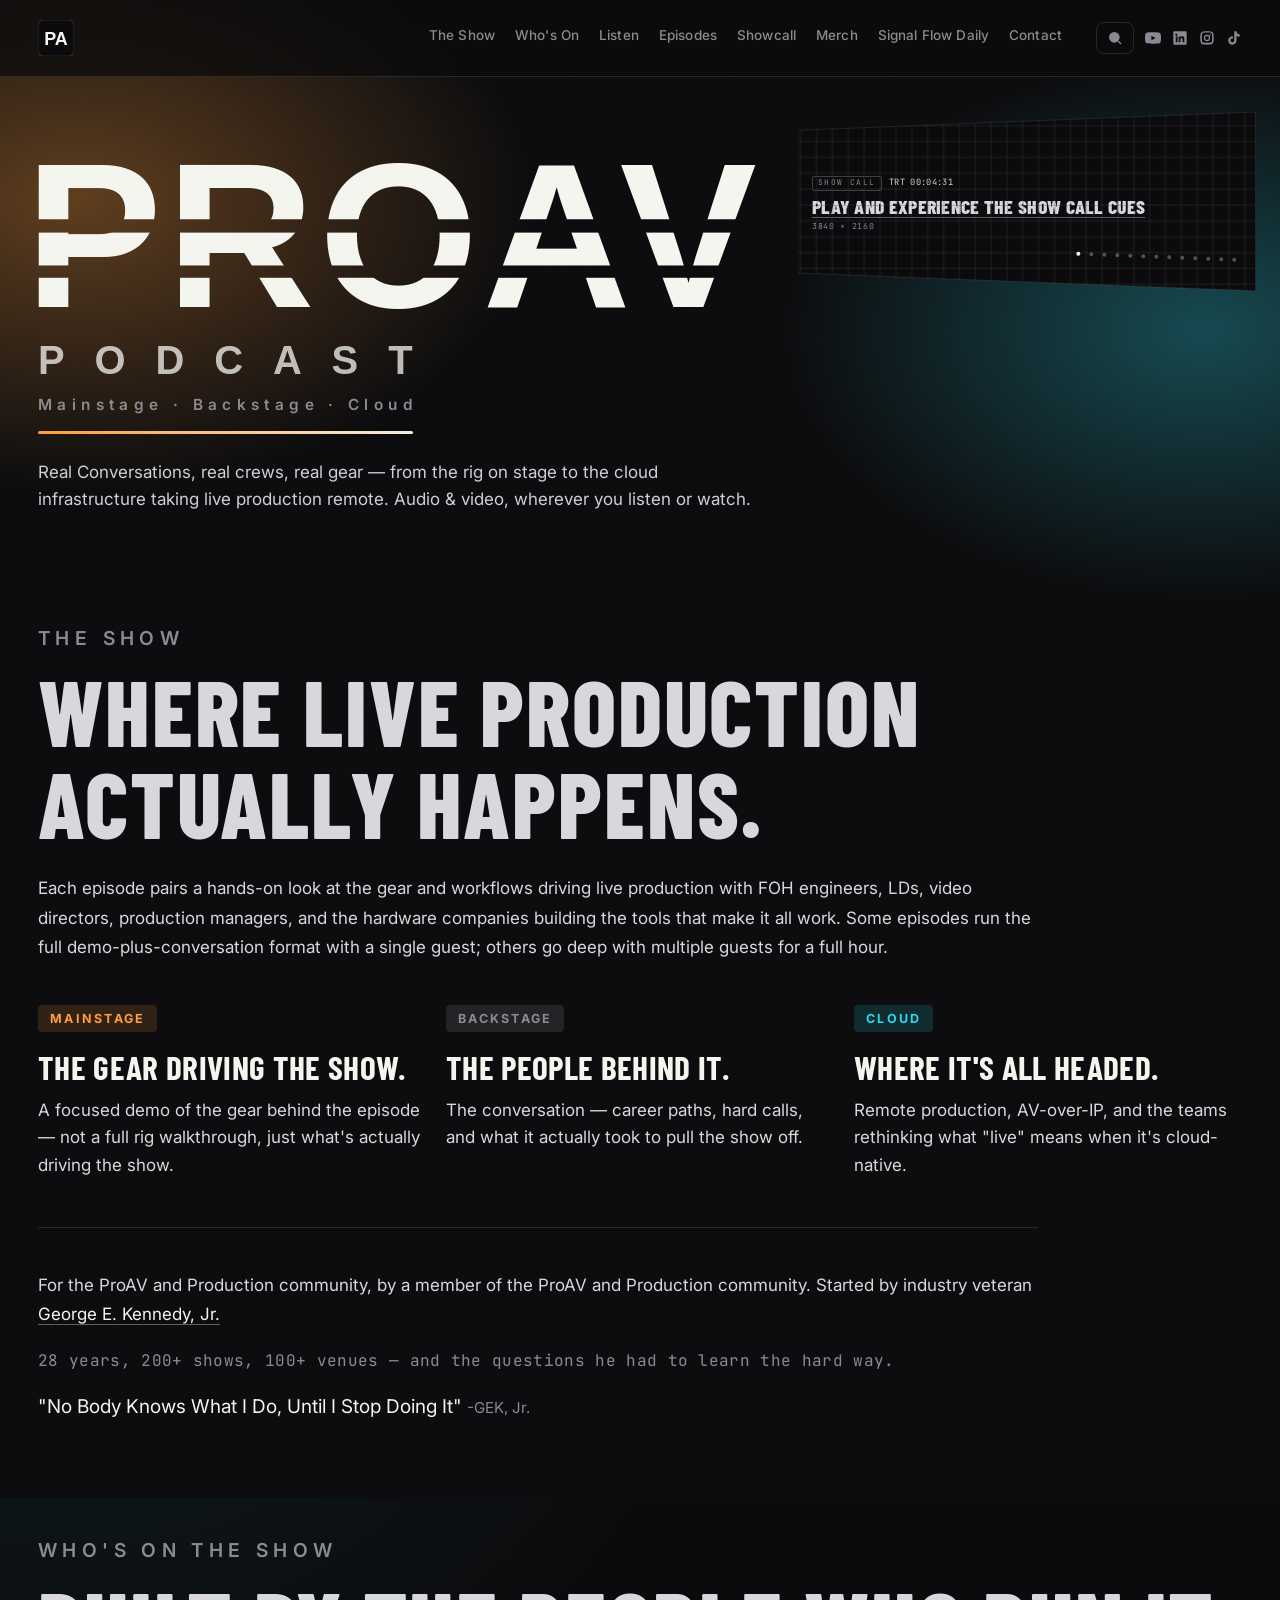
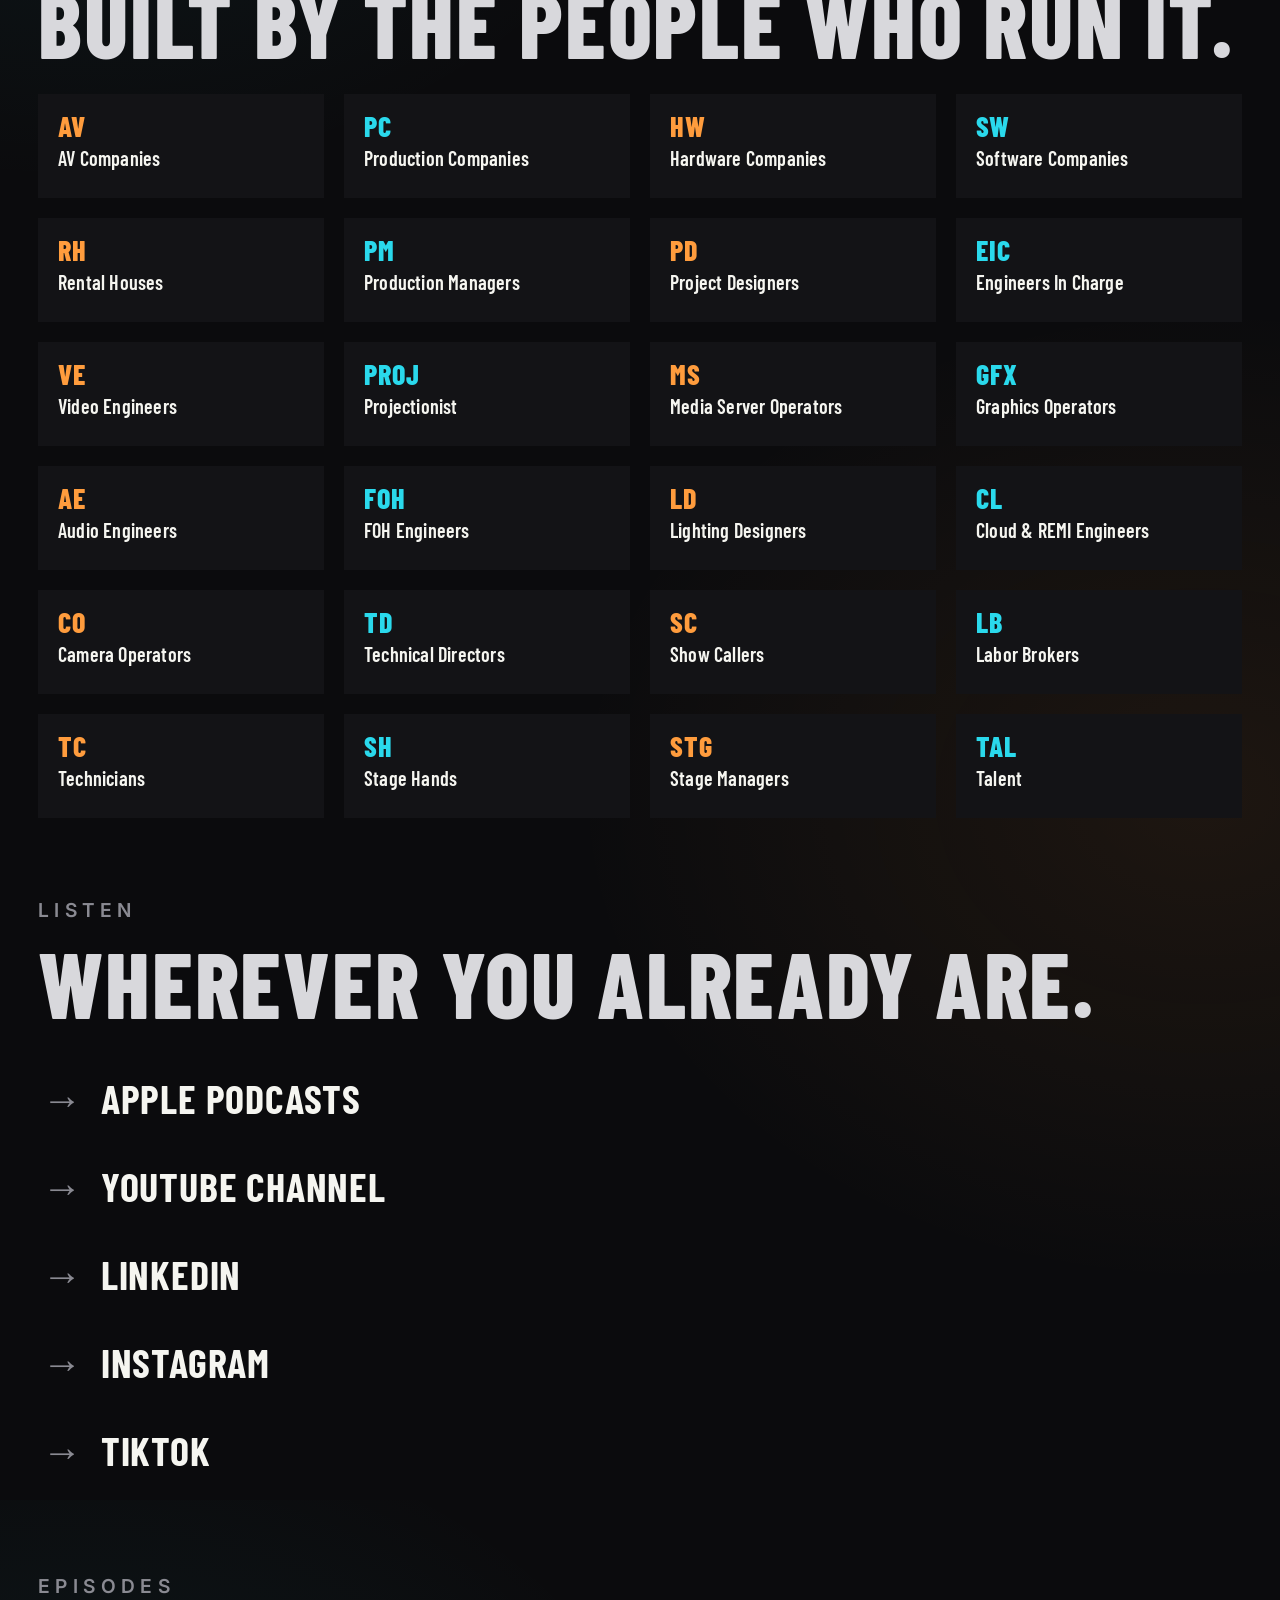
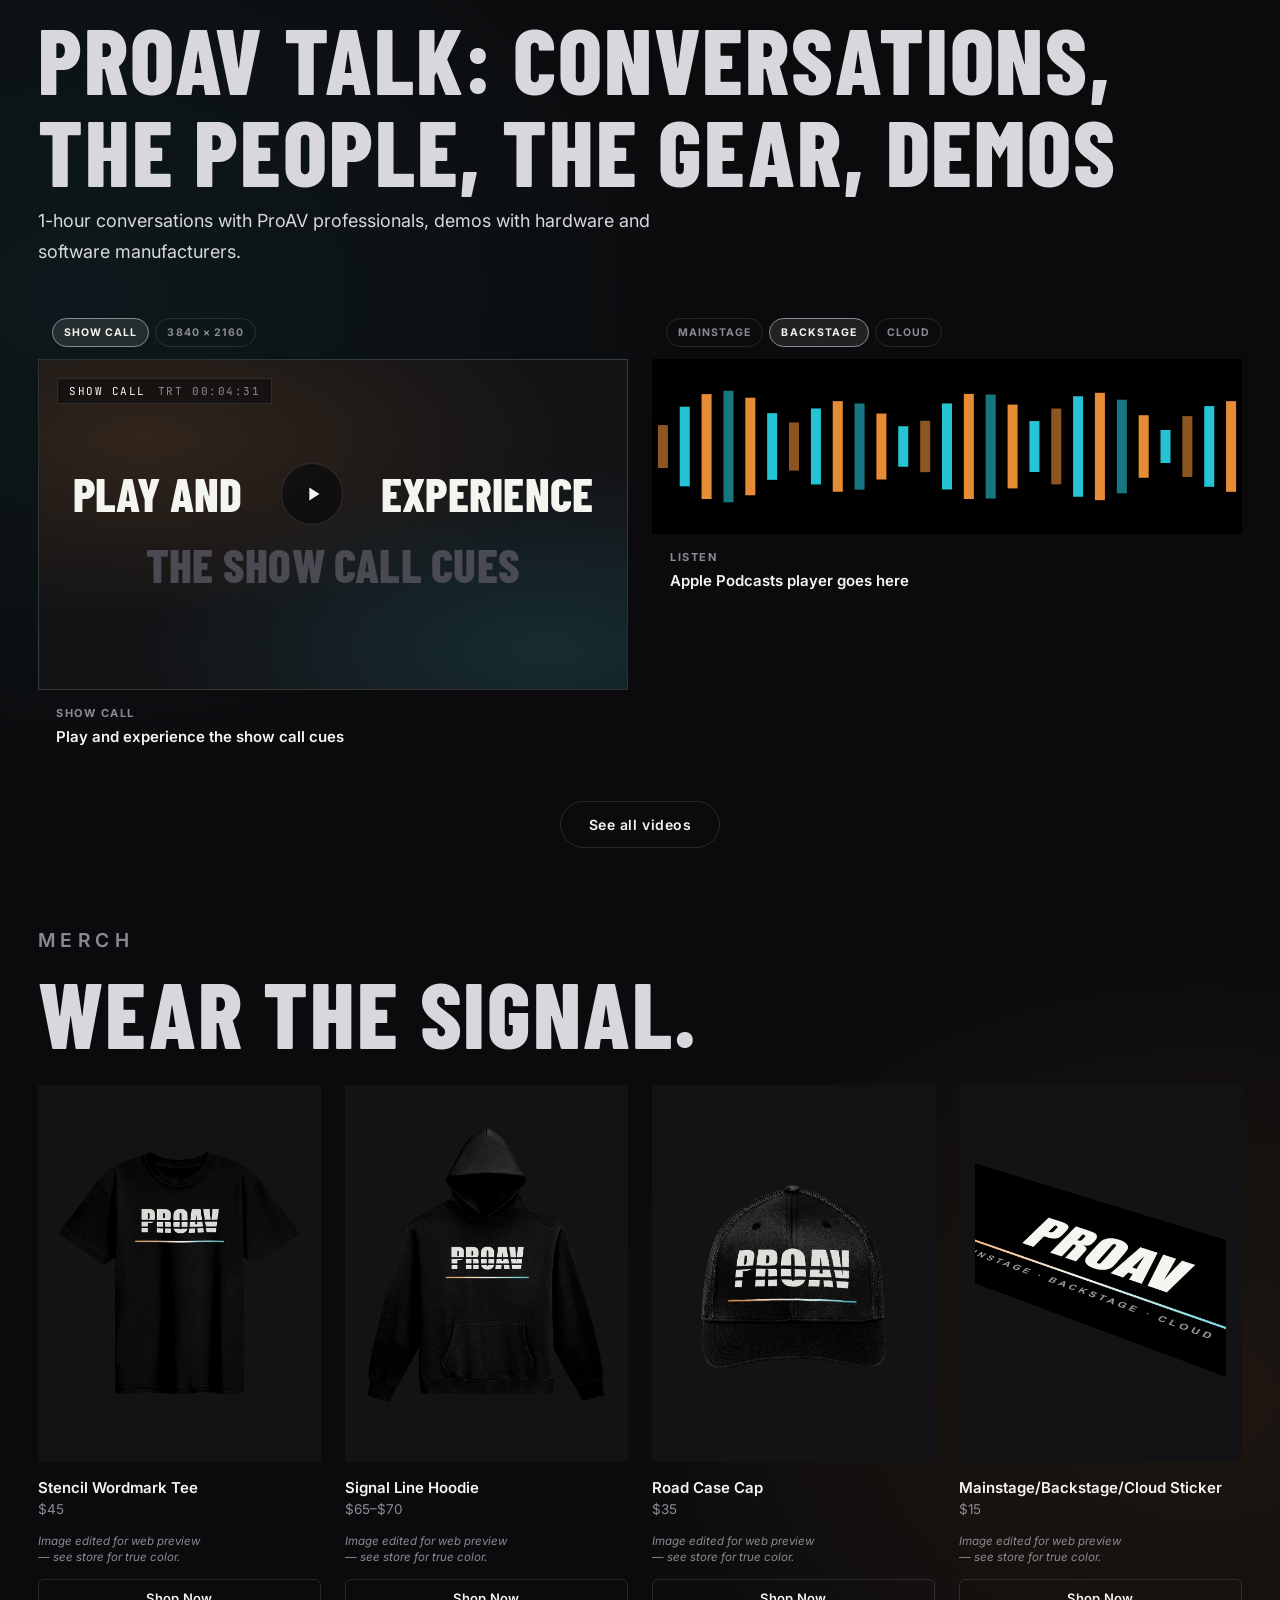
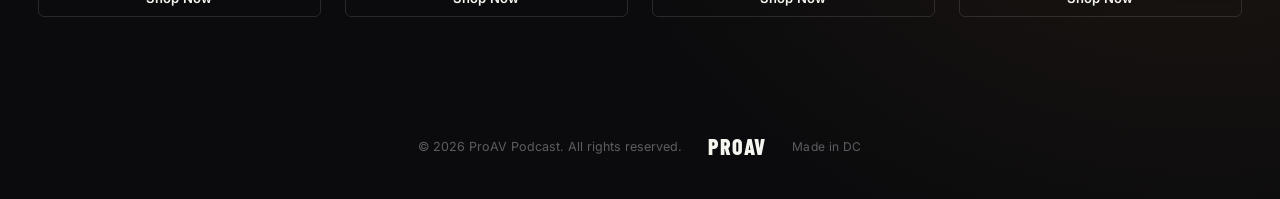
==== commit 06871a08: "push" ====
--- a/index.html
+++ b/index.html
@@ -97,6 +97,9 @@
       <a href="https://www.instagram.com/theproavpodcast/" aria-label="Instagram" target="_blank" rel="noopener">
         <svg viewBox="0 0 24 24"><path d="M12 2c2.7 0 3.1 0 4.1.1 1.1 0 1.8.2 2.5.5.7.2 1.2.6 1.7 1.1.5.5.9 1 1.1 1.7.3.7.4 1.4.5 2.5 0 1 .1 1.4.1 4.1s0 3.1-.1 4.1c0 1.1-.2 1.8-.5 2.5-.2.7-.6 1.2-1.1 1.7-.5.5-1 .9-1.7 1.1-.7.3-1.4.4-2.5.5-1 0-1.4.1-4.1.1s-3.1 0-4.1-.1c-1.1 0-1.8-.2-2.5-.5a4.6 4.6 0 0 1-1.7-1.1 4.6 4.6 0 0 1-1.1-1.7c-.3-.7-.4-1.4-.5-2.5C2 15.1 2 14.7 2 12s0-3.1.1-4.1c0-1.1.2-1.8.5-2.5.2-.7.6-1.2 1.1-1.7.5-.5 1-.9 1.7-1.1.7-.3 1.4-.4 2.5-.5C8.9 2 9.3 2 12 2Zm0 1.8c-2.7 0-3 0-4 .1-.9 0-1.4.2-1.7.3-.4.2-.7.3-1 .6-.3.3-.5.6-.6 1-.1.3-.3.8-.3 1.7-.1 1-.1 1.3-.1 4s0 3 .1 4c0 .9.2 1.4.3 1.7.2.4.3.7.6 1 .3.3.6.5 1 .6.3.1.8.3 1.7.3 1 .1 1.3.1 4 .1s3 0 4-.1c.9 0 1.4-.2 1.7-.3.4-.2.7-.3 1-.6.3-.3.5-.6.6-1 .1-.3.3-.8.3-1.7.1-1 .1-1.3.1-4s0-3-.1-4c0-.9-.2-1.4-.3-1.7-.2-.4-.3-.7-.6-1a2.7 2.7 0 0 0-1-.6c-.3-.1-.8-.3-1.7-.3-1-.1-1.3-.1-4-.1Zm0 3.5a4.7 4.7 0 1 1 0 9.4 4.7 4.7 0 0 1 0-9.4Zm0 1.8a2.9 2.9 0 1 0 0 5.8 2.9 2.9 0 0 0 0-5.8Zm5.9-2a1.1 1.1 0 1 1-2.2 0 1.1 1.1 0 0 1 2.2 0Z"/></svg>
       </a>
+      <a href="https://www.tiktok.com/@the.proav.podcast" aria-label="TikTok" target="_blank" rel="noopener">
+        <svg viewBox="0 0 24 24"><path d="M19.59 6.69a4.83 4.83 0 0 1-3.77-4.25V2h-3.45v13.67a2.89 2.89 0 0 1-5.2 1.74 2.89 2.89 0 0 1 2.31-4.64c.3 0 .6.05.88.13V9.4a6.84 6.84 0 0 0-1-.05A6.33 6.33 0 0 0 5 20.1a6.34 6.34 0 0 0 10.86-4.43v-7a8.16 8.16 0 0 0 4.77 1.52v-3.4a4.85 4.85 0 0 1-1-.1Z"/></svg>
+      </a>
     </div>
   </div>
   <button class="hamburger" id="hamburgerBtn" aria-label="Open menu" aria-expanded="false">
@@ -126,6 +129,9 @@
     </a>
     <a href="https://www.instagram.com/theproavpodcast/" aria-label="Instagram" target="_blank" rel="noopener">
       <svg viewBox="0 0 24 24"><path d="M12 2c2.7 0 3.1 0 4.1.1 1.1 0 1.8.2 2.5.5.7.2 1.2.6 1.7 1.1.5.5.9 1 1.1 1.7.3.7.4 1.4.5 2.5 0 1 .1 1.4.1 4.1s0 3.1-.1 4.1c0 1.1-.2 1.8-.5 2.5-.2.7-.6 1.2-1.1 1.7-.5.5-1 .9-1.7 1.1-.7.3-1.4.4-2.5.5-1 0-1.4.1-4.1.1s-3.1 0-4.1-.1c-1.1 0-1.8-.2-2.5-.5a4.6 4.6 0 0 1-1.7-1.1 4.6 4.6 0 0 1-1.1-1.7c-.3-.7-.4-1.4-.5-2.5C2 15.1 2 14.7 2 12s0-3.1.1-4.1c0-1.1.2-1.8.5-2.5.2-.7.6-1.2 1.1-1.7.5-.5 1-.9 1.7-1.1.7-.3 1.4-.4 2.5-.5C8.9 2 9.3 2 12 2Zm0 1.8c-2.7 0-3 0-4 .1-.9 0-1.4.2-1.7.3-.4.2-.7.3-1 .6-.3.3-.5.6-.6 1-.1.3-.3.8-.3 1.7-.1 1-.1 1.3-.1 4s0 3 .1 4c0 .9.2 1.4.3 1.7.2.4.3.7.6 1 .3.3.6.5 1 .6.3.1.8.3 1.7.3 1 .1 1.3.1 4 .1s3 0 4-.1c.9 0 1.4-.2 1.7-.3.4-.2.7-.3 1-.6.3-.3.5-.6.6-1 .1-.3.3-.8.3-1.7.1-1 .1-1.3.1-4s0-3-.1-4c0-.9-.2-1.4-.3-1.7-.2-.4-.3-.7-.6-1a2.7 2.7 0 0 0-1-.6c-.3-.1-.8-.3-1.7-.3-1-.1-1.3-.1-4-.1Zm0 3.5a4.7 4.7 0 1 1 0 9.4 4.7 4.7 0 0 1 0-9.4Zm0 1.8a2.9 2.9 0 1 0 0 5.8 2.9 2.9 0 0 0 0-5.8Zm5.9-2a1.1 1.1 0 1 1-2.2 0 1.1 1.1 0 0 1 2.2 0Z"/></svg>
+    </a>
+    <a href="https://www.tiktok.com/@the.proav.podcast" aria-label="TikTok" target="_blank" rel="noopener">
+      <svg viewBox="0 0 24 24"><path d="M19.59 6.69a4.83 4.83 0 0 1-3.77-4.25V2h-3.45v13.67a2.89 2.89 0 0 1-5.2 1.74 2.89 2.89 0 0 1 2.31-4.64c.3 0 .6.05.88.13V9.4a6.84 6.84 0 0 0-1-.05A6.33 6.33 0 0 0 5 20.1a6.34 6.34 0 0 0 10.86-4.43v-7a8.16 8.16 0 0 0 4.77 1.52v-3.4a4.85 4.85 0 0 1-1-.1Z"/></svg>
     </a>
   </div>
 </div>
@@ -299,6 +305,9 @@
         <a href="https://gekjr.pro/about" target="_blank" rel="noopener">George E. Kennedy,&nbsp;Jr.</a>
       </p>
       <p class="show-creator-sub">28 years, 200+ shows, 100+ venues &mdash; and the questions he had to learn the hard way.</p>
+      <!-- HIS LINE, HIS SPELLING. "No Body" is two words because that is how George wrote it
+           (28 Nov). Do not close it up to "Nobody". The attribution is his too: -GEK, Jr. -->
+      <p class="show-creator-quote">"No Body Knows What I Do, Until I Stop Doing It" <span class="show-creator-attrib">-GEK,&nbsp;Jr.</span></p>
     </div>
   </div>
 </header>
@@ -415,6 +424,12 @@
     <a href="https://www.youtube.com/@theproavpodcast" class="platform-btn" target="_blank" rel="noopener"><span>YouTube Channel</span><span class="arrow">&rarr;</span></a>
     <a href="https://www.linkedin.com/company/theproavpodcast/" class="platform-btn" target="_blank" rel="noopener"><span>LinkedIn</span><span class="arrow">&rarr;</span></a>
     <a href="https://www.instagram.com/theproavpodcast/" class="platform-btn" target="_blank" rel="noopener"><span>Instagram</span><span class="arrow">&rarr;</span></a>
+    <!-- HANDLE CHANGES 28 DEC 2026. TikTok is @the.proav.podcast until then, when it becomes
+         @proavpodcast and matches every other platform. The URL appears in NINE places — this
+         button, plus the nav and mobile-menu icon rows on index, contact, showcall and
+         signal-flow-daily — so the swap is one find-and-replace of "the.proav.podcast" with
+         "proavpodcast" across those four files. -->
+    <a href="https://www.tiktok.com/@the.proav.podcast" class="platform-btn" target="_blank" rel="noopener"><span>TikTok</span><span class="arrow">&rarr;</span></a>
   </div>
 </section>
 
--- a/css/home.css
+++ b/css/home.css
@@ -712,17 +712,36 @@
 .show-creator-line a:hover,
 .show-creator-line a:focus-visible { border-bottom-color: var(--signal-white); }
 .show-creator-sub {
-  margin-top: 10px;
+  margin-top: 12px;
   font-family: var(--font-mono);
-  font-size: 13.5px;
+  font-size: 16px;            /* was 13.5 — George, 28 Nov: "Font size bump" */
   line-height: 1.7;
-  letter-spacing: .03em;
+  letter-spacing: .02em;      /* eased from .03 so the longer line still breaks well on a phone */
   color: var(--graphite-light);
+}
+
+/* HIS LINE. Set in the body face rather than the display one: Barlow Condensed at this size
+   would shout over the show's own headings a few hundred pixels above it. Signal white against
+   the graphite line below it is what separates the quote from the stats, not a bigger size. */
+.show-creator-quote {
+  margin-top: 18px;
+  font-size: 19px;
+  line-height: 1.6;
+  color: var(--signal-white);
+}
+.show-creator-attrib {
+  color: var(--graphite-light);
+  font-size: 15px;
+  white-space: nowrap;
 }
 @media (max-width: 720px) {
   .show-creator { margin-top: 32px; padding-top: 22px; }
   .show-creator-line { font-size: 16px; }
-  .show-creator-sub { font-size: 12.5px; }
+  .show-creator-sub { font-size: 14px; }      /* was 12.5 — the same bump, held back from 16
+                                                 because mono at 16 wraps this line to four
+                                                 rows at 390px */
+  .show-creator-quote { font-size: 17px; margin-top: 16px; }
+  .show-creator-attrib { font-size: 14px; }
 }
 
 /* segments */
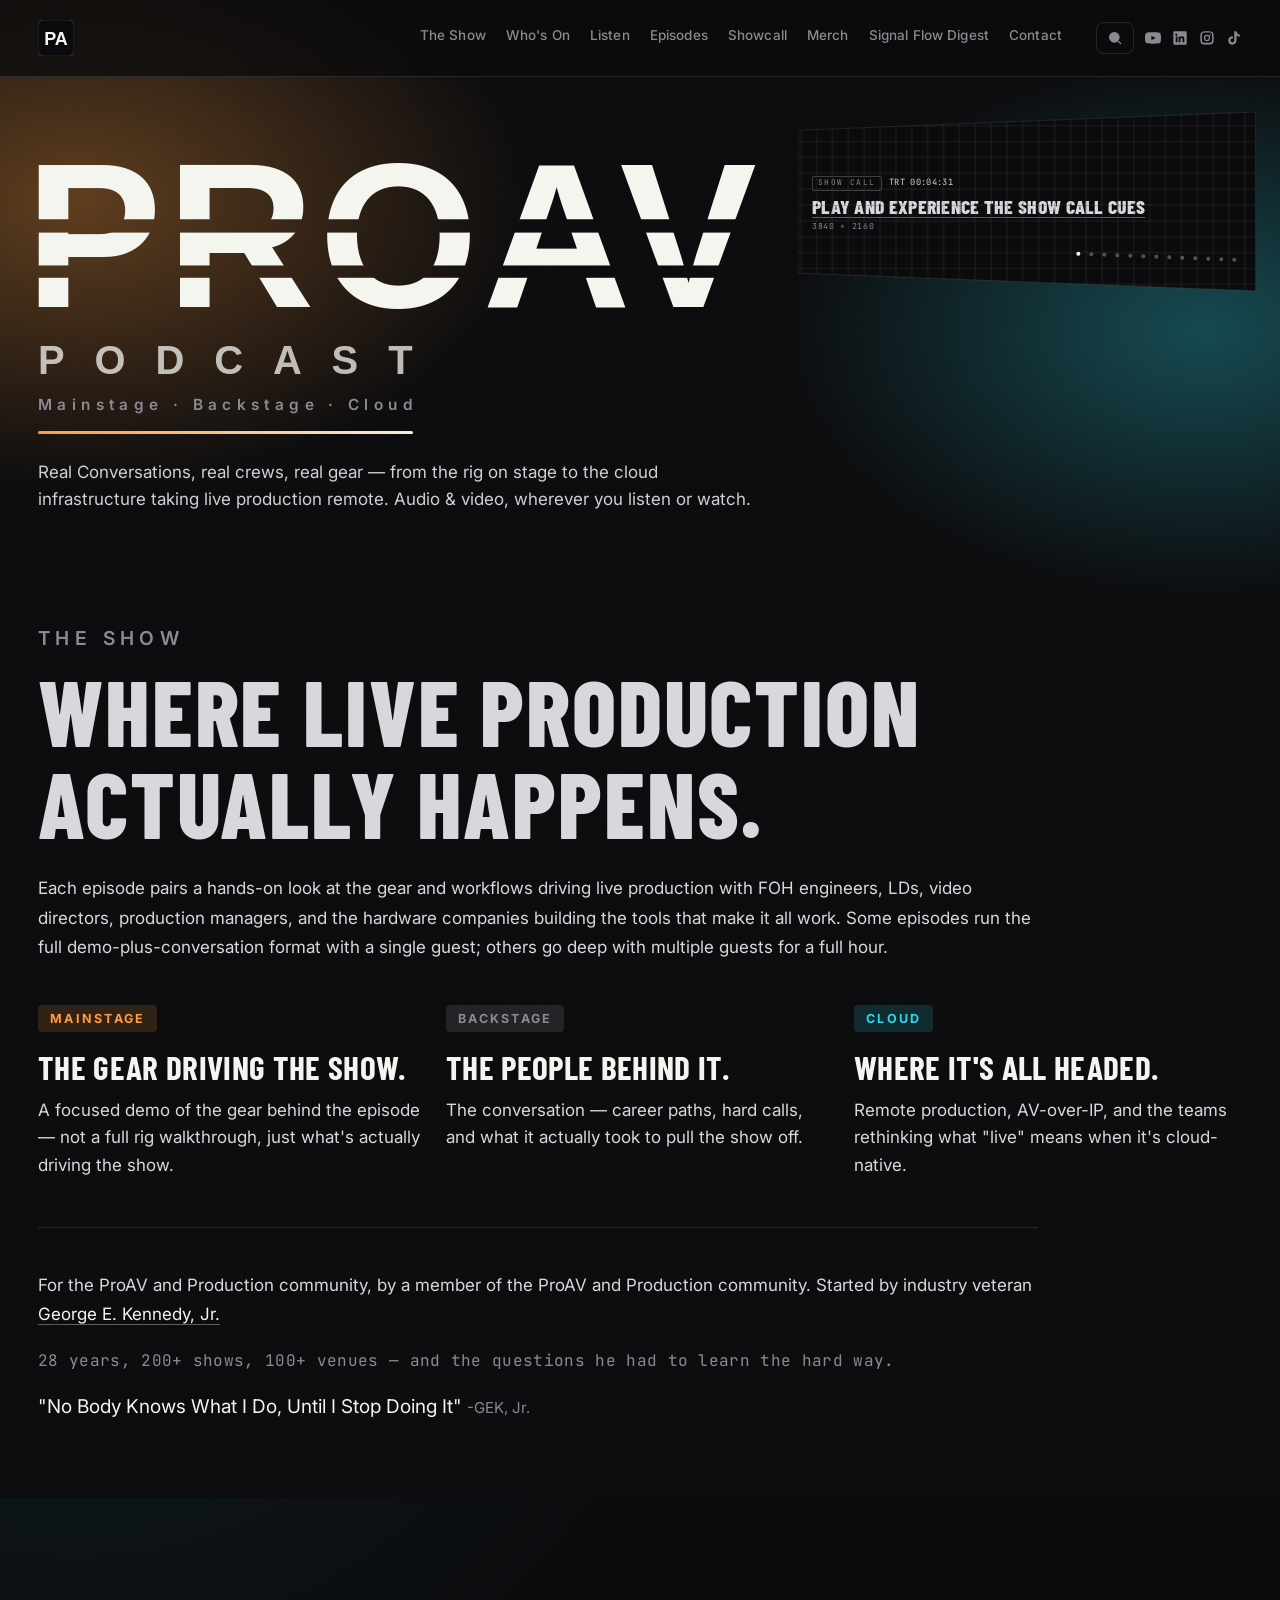
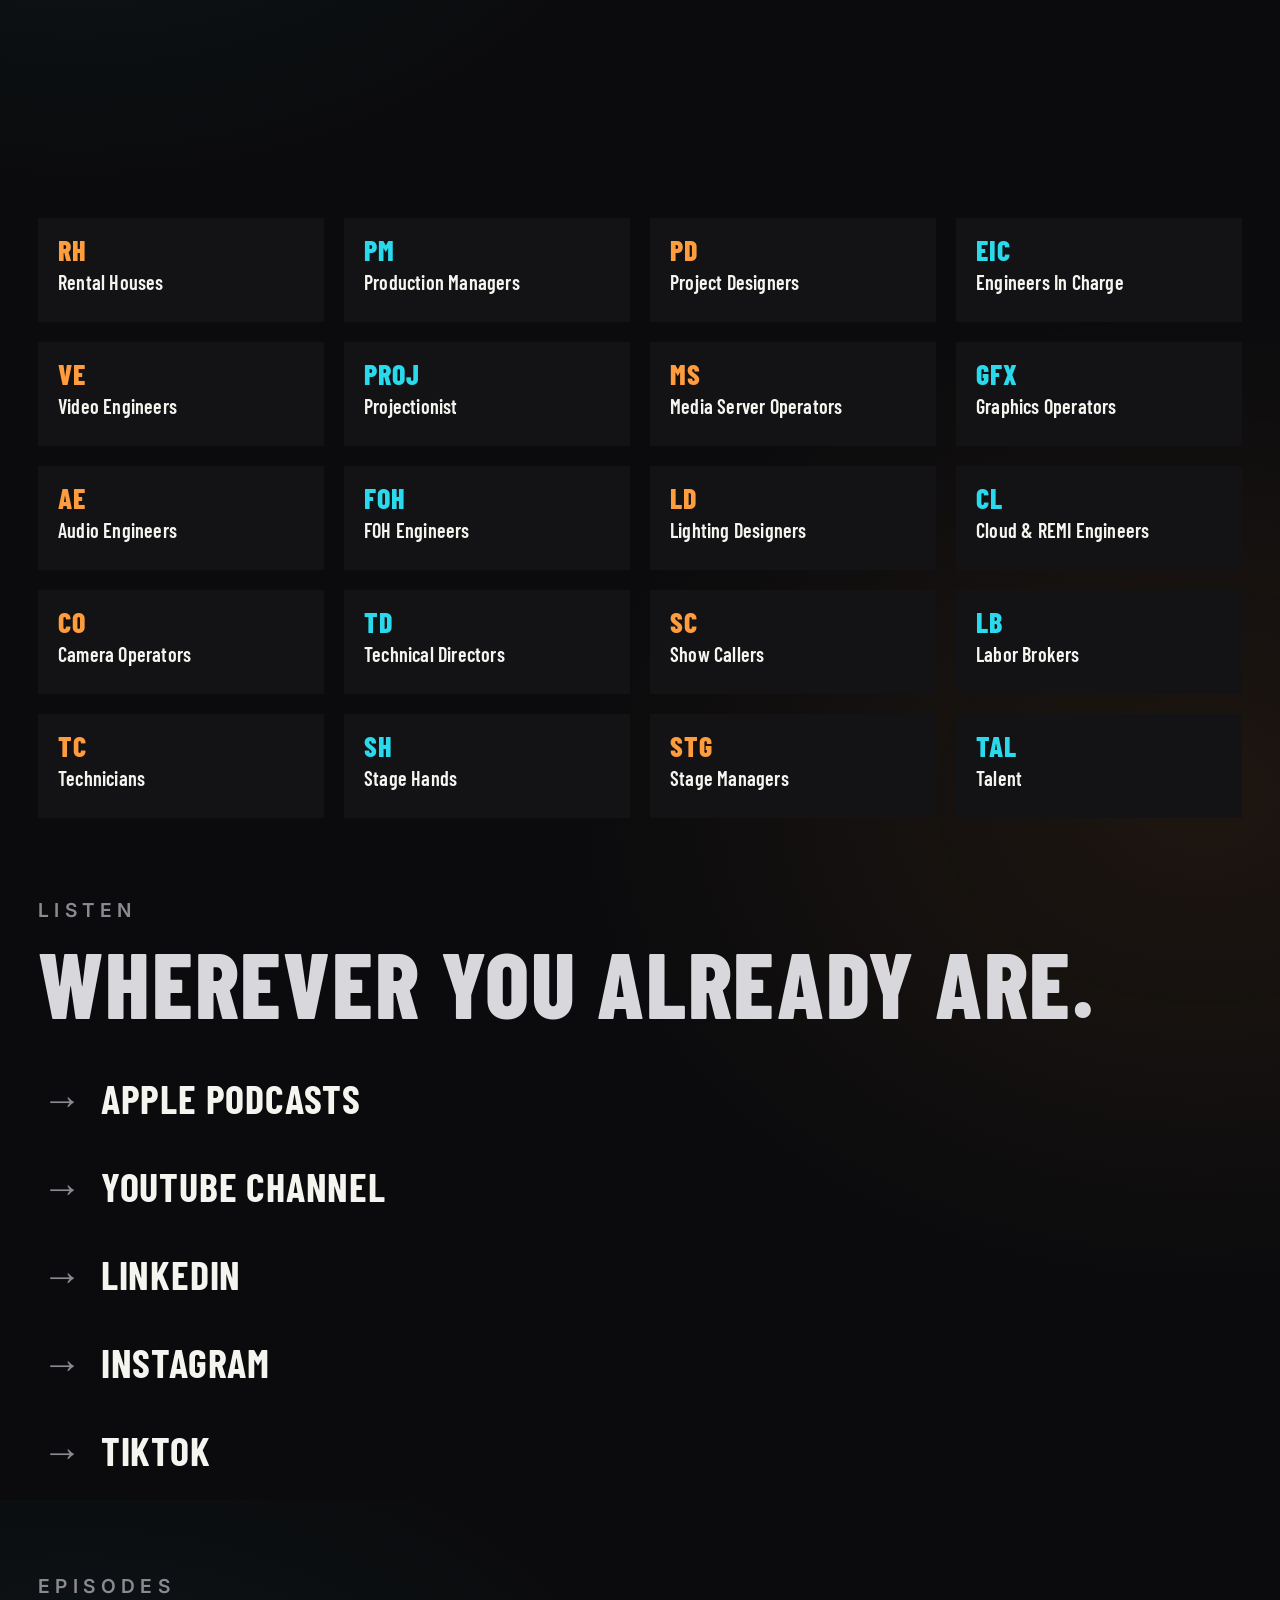
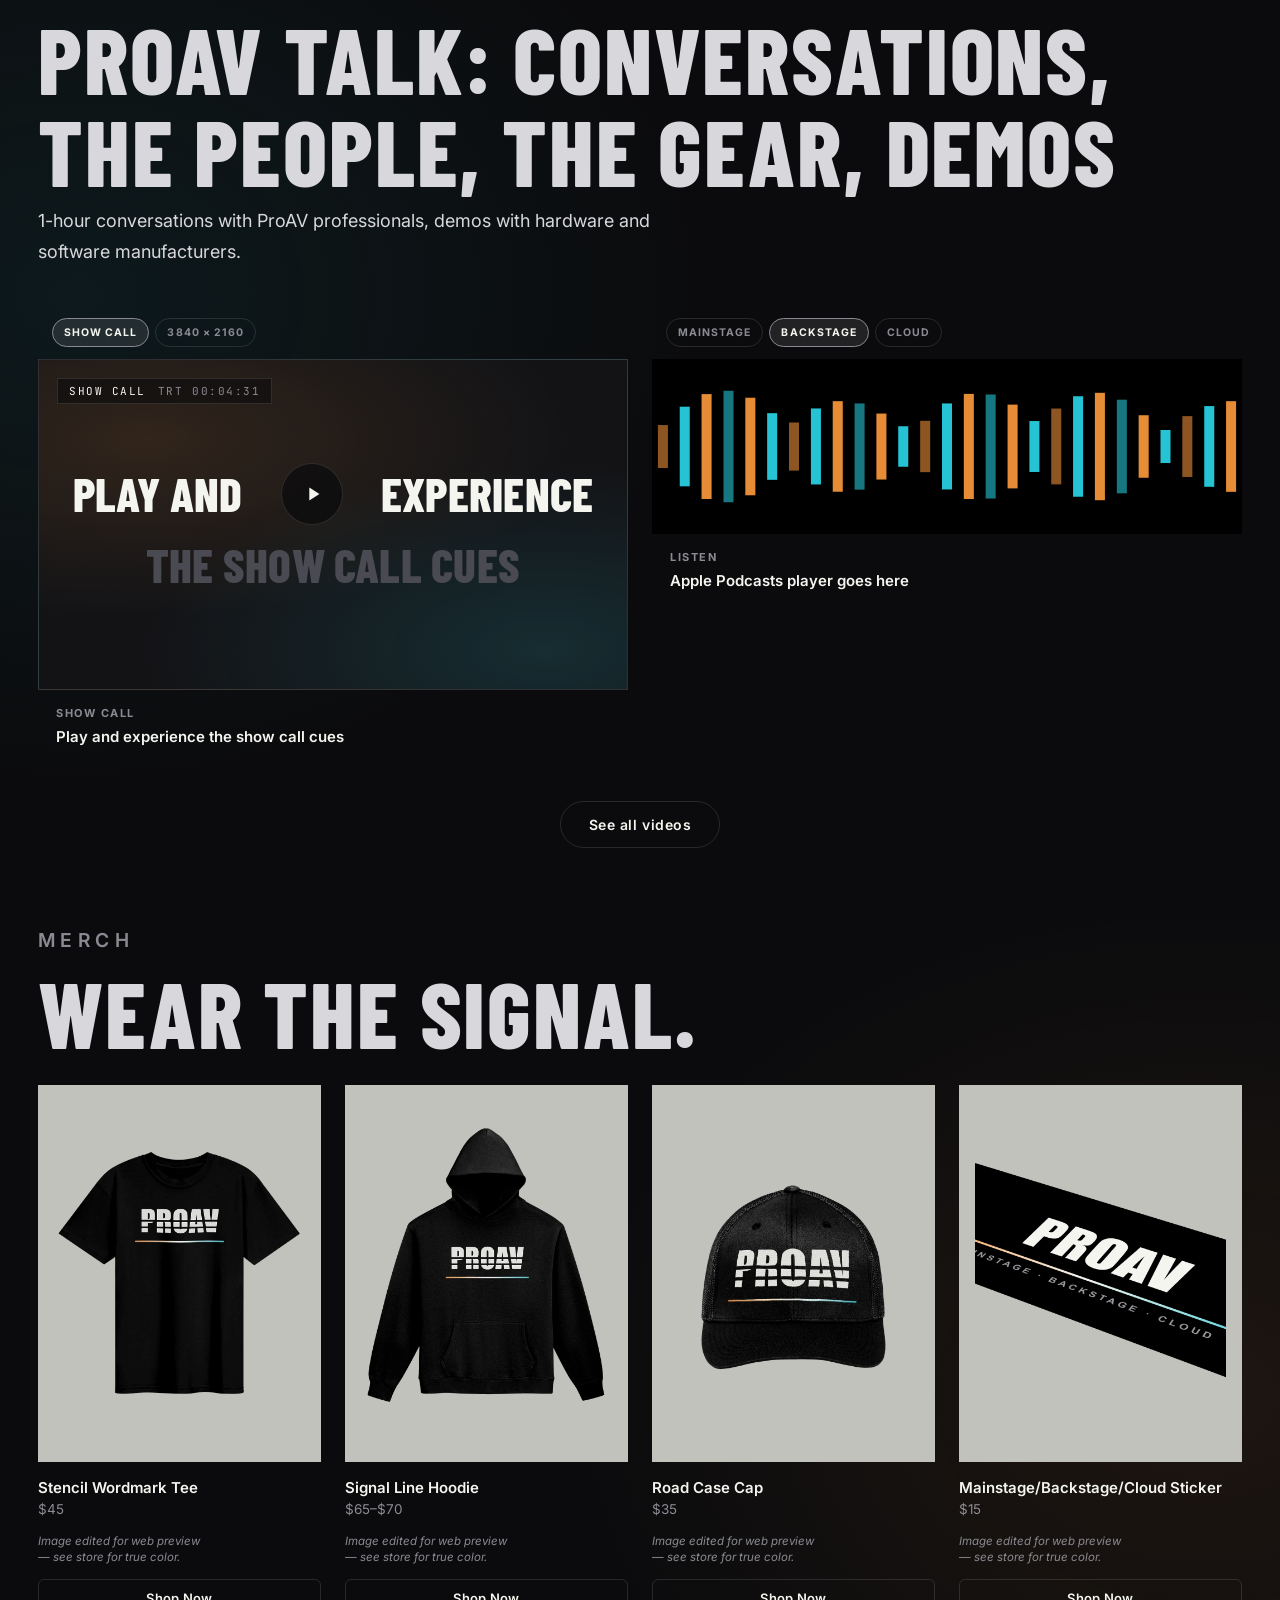
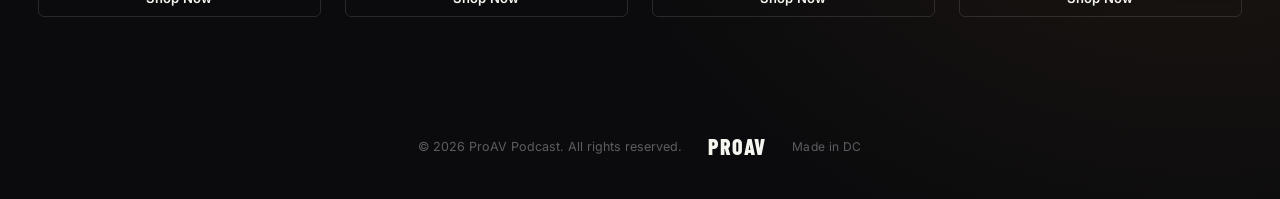
==== commit dd05f881: "update" ====
--- a/index.html
+++ b/index.html
@@ -80,7 +80,7 @@
       <a href="#watch">Episodes</a>
       <a href="/showcall">Showcall</a>
       <a href="#merch">Merch</a>
-      <a href="/signal-flow-daily.html">Signal Flow Daily</a>
+      <a href="/digest.html">Signal Flow Digest</a>
       <a href="/contact">Contact</a>
     </div>
     <div class="nav-social">
@@ -118,7 +118,7 @@
   <a href="#watch">Episodes</a>
   <a href="/showcall">Showcall</a>
   <a href="#merch">Merch</a>
-  <a href="/signal-flow-daily.html">Signal Flow Daily</a>
+  <a href="/digest.html">Signal Flow Digest</a>
   <a href="/contact">Contact</a>
   <div class="footer-social" style="margin-top: 32px;">
     <a href="https://www.youtube.com/@theproavpodcast" aria-label="YouTube" target="_blank" rel="noopener">
@@ -427,7 +427,7 @@
     <!-- HANDLE CHANGES 28 DEC 2026. TikTok is @the.proav.podcast until then, when it becomes
          @proavpodcast and matches every other platform. The URL appears in NINE places — this
          button, plus the nav and mobile-menu icon rows on index, contact, showcall and
-         signal-flow-daily — so the swap is one find-and-replace of "the.proav.podcast" with
+         digest — so the swap is one find-and-replace of "the.proav.podcast" with
          "proavpodcast" across those four files. -->
     <a href="https://www.tiktok.com/@the.proav.podcast" class="platform-btn" target="_blank" rel="noopener"><span>TikTok</span><span class="arrow">&rarr;</span></a>
   </div>
@@ -1370,7 +1370,7 @@
       });
 
       // static entry for the Contact page, since it's a separate document
-      index.push({ cat: 'Page', title: 'Signal Flow Daily', snippet: 'Daily live production and ProAV news.', href: '/signal-flow-daily.html' });
+      index.push({ cat: 'Page', title: 'Signal Flow Digest', snippet: 'A digest of live production and ProAV news.', href: '/digest.html' });
       index.push({ cat: 'Page', title: 'Contact', snippet: 'Guest pitches, sponsor inquiries, and general contact.', href: '/contact' });
 
       return index;
--- a/css/base.css
+++ b/css/base.css
@@ -208,7 +208,7 @@
 html[data-cue="cue1"] .hero-word { --ch-site: var(--logo-cue1); }
 
 /* THE INTERIOR PAGES ARE OFF THE CUE.
-   signal-flow-daily.html and contact.html used to carry data-cue="cue1" so they would open
+   digest.html and contact.html used to carry data-cue="cue1" so they would open
    already looking like the homepage does after the wall calls CUE 1. That tied them to
    --cue1-level, the LED WALL's dim level, so taking the wall to 20% dragged both pages down
    with it. They were moved to their own data-rest level, and then off the cue altogether:
--- a/css/components.css
+++ b/css/components.css
@@ -394,7 +394,8 @@
   box-shadow: 0 20px 60px rgba(0,0,0,0.6);
   user-select: none;
   -webkit-user-drag: none;
-  background: var(--stage-black-raised);
+  background: #E8E8E3;   /* the lightbox. White, pulled back from #F5F5F0 so one open panel
+                            against the 90%-black scrim is not a flashbulb. */
 }
 
 /* play */
@@ -479,12 +480,25 @@
   flex-direction: column;
 }
 
+/* WHITE BEHIND THE MERCH. George, 28 Nov: "can we put the merch on white background".
+   The garments are black and were sitting on a black page, so the silhouettes disappeared and
+   only the printed wordmark read. The product shots are already cut out — every one is RGBA
+   with 50-67% of its pixels fully transparent — so this is a background under them and NOT an
+   edit to his images: nothing is recomposited, resized or re-encoded.
+   TWO VALUES, NOT ONE. George, 28 Nov: "take it back to gray in normal state and white in the
+   light box, but tone the white down its bright." So the tile sits at a mid grey and only the
+   lightbox goes near white — the grid is four blocks seen at once against near-black, which is
+   where the brightness was coming from, while the lightbox is one panel the viewer opened on
+   purpose. Both are warm-neutral, mixed toward --signal-white (#F5F5F0) rather than pure grey,
+   so they belong to the brand rather than reading as a default #ccc. */
 .merch-swatch-wrap {
   position: relative;
   width: 100%;
   aspect-ratio: 3 / 4;
   cursor: pointer;
   overflow: hidden;
+  background: #C2C2BD;   /* the tile. Lighter = brighter grid; #DCDCD7 and #A8A8A3 are the
+                            next steps either way if this wants nudging. */
 }
 
 .merch-swatch-wrap::before {
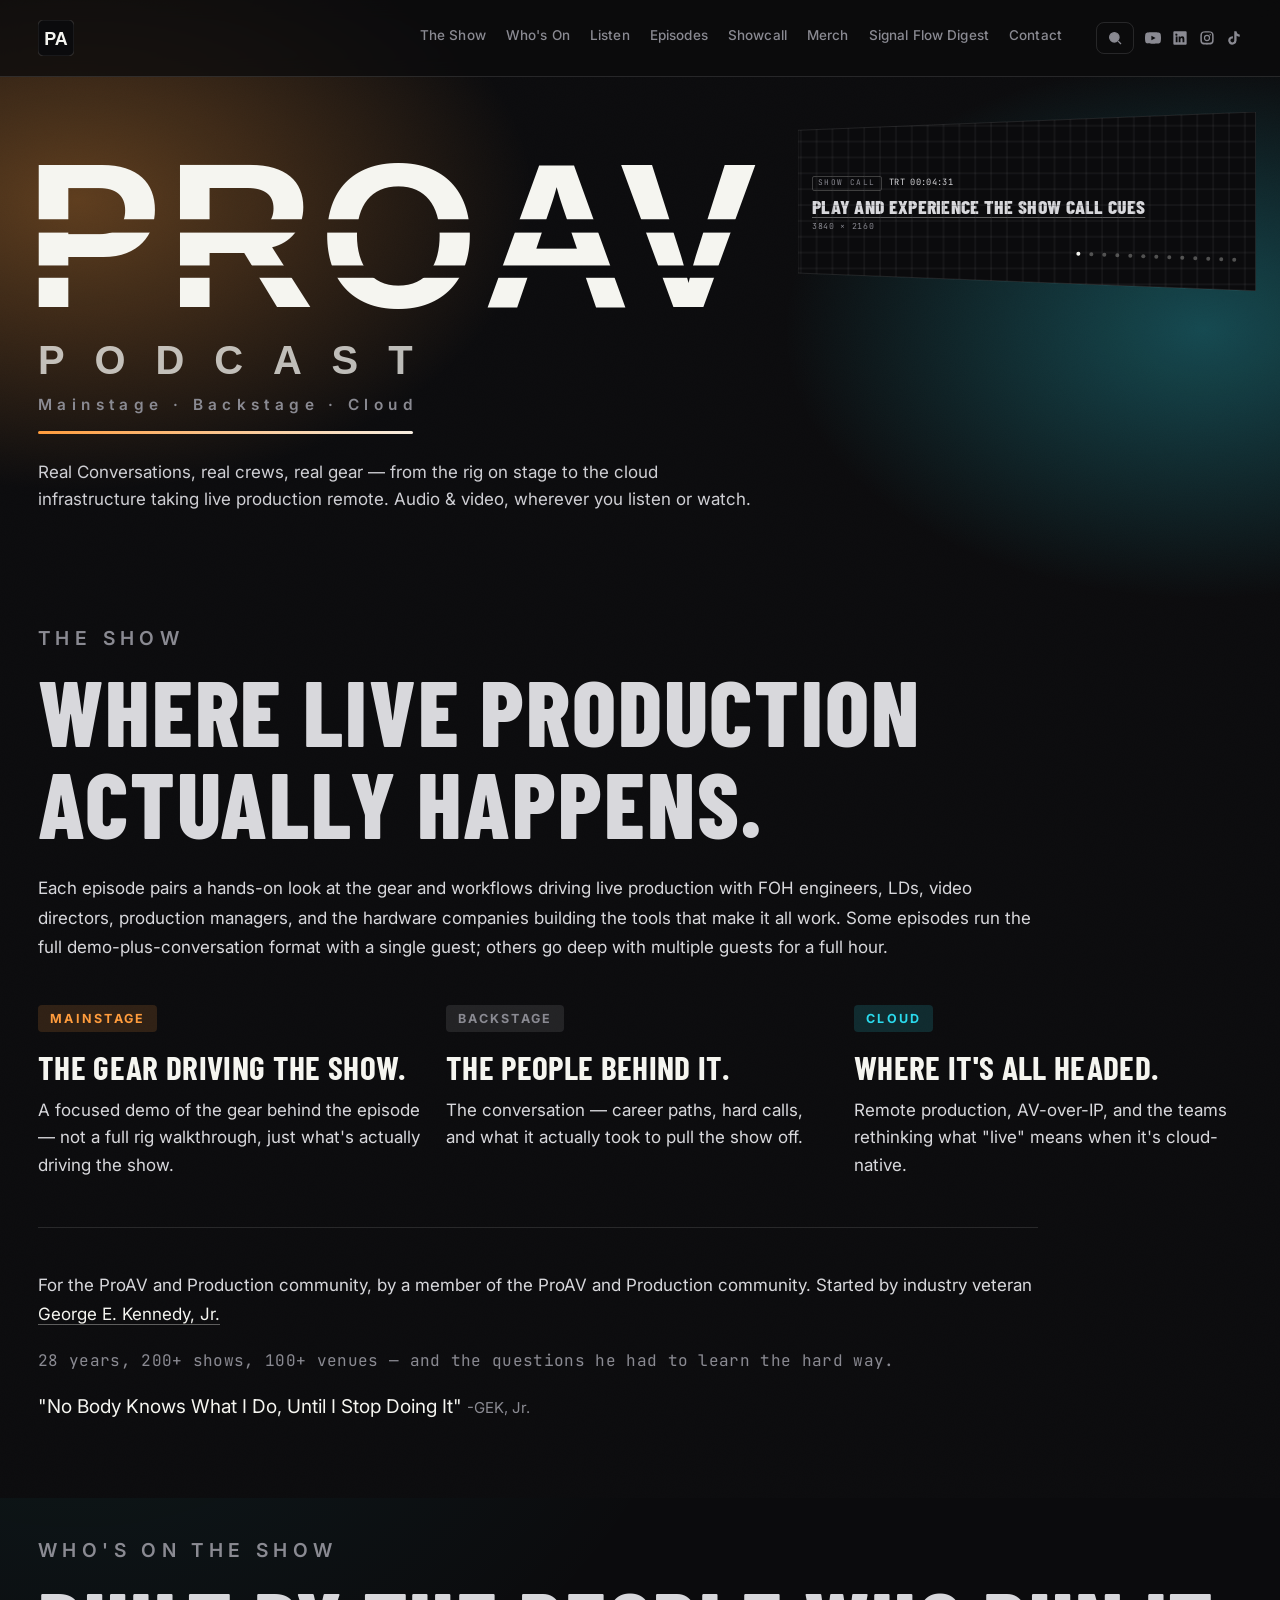
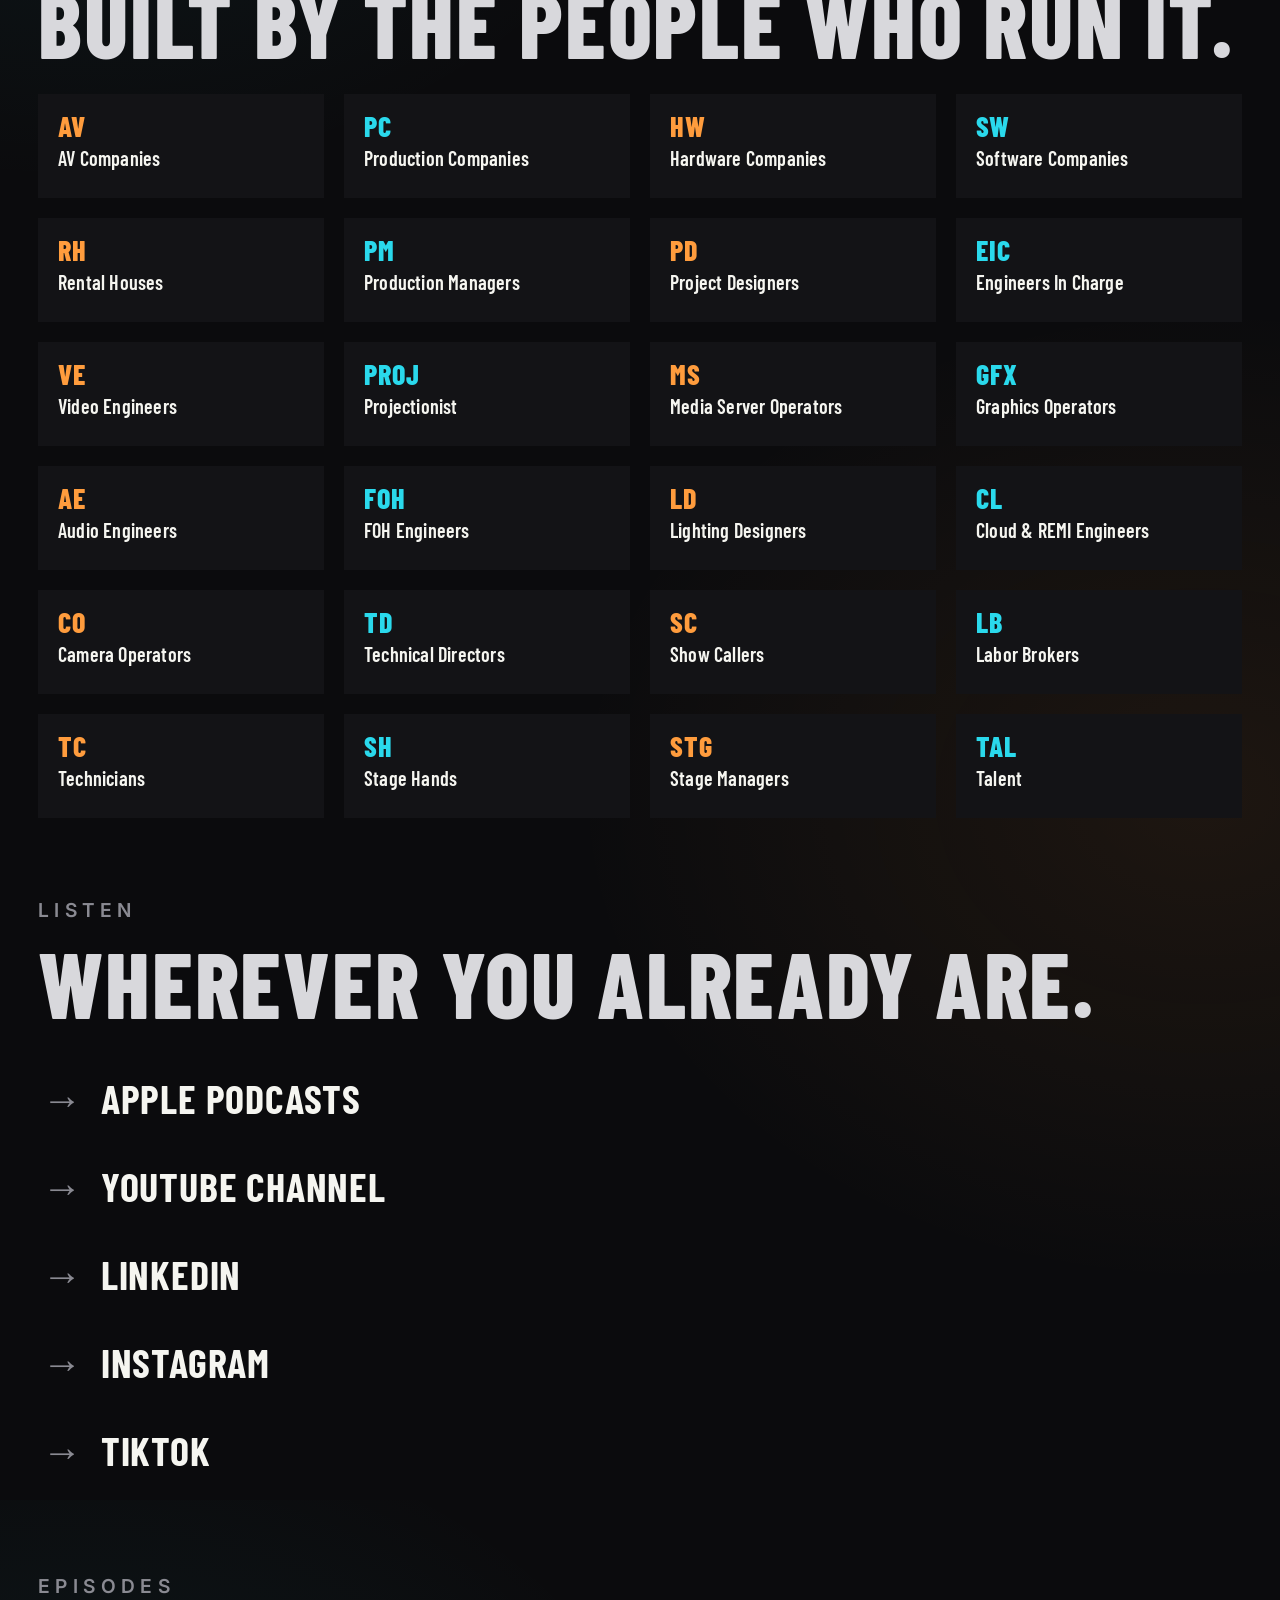
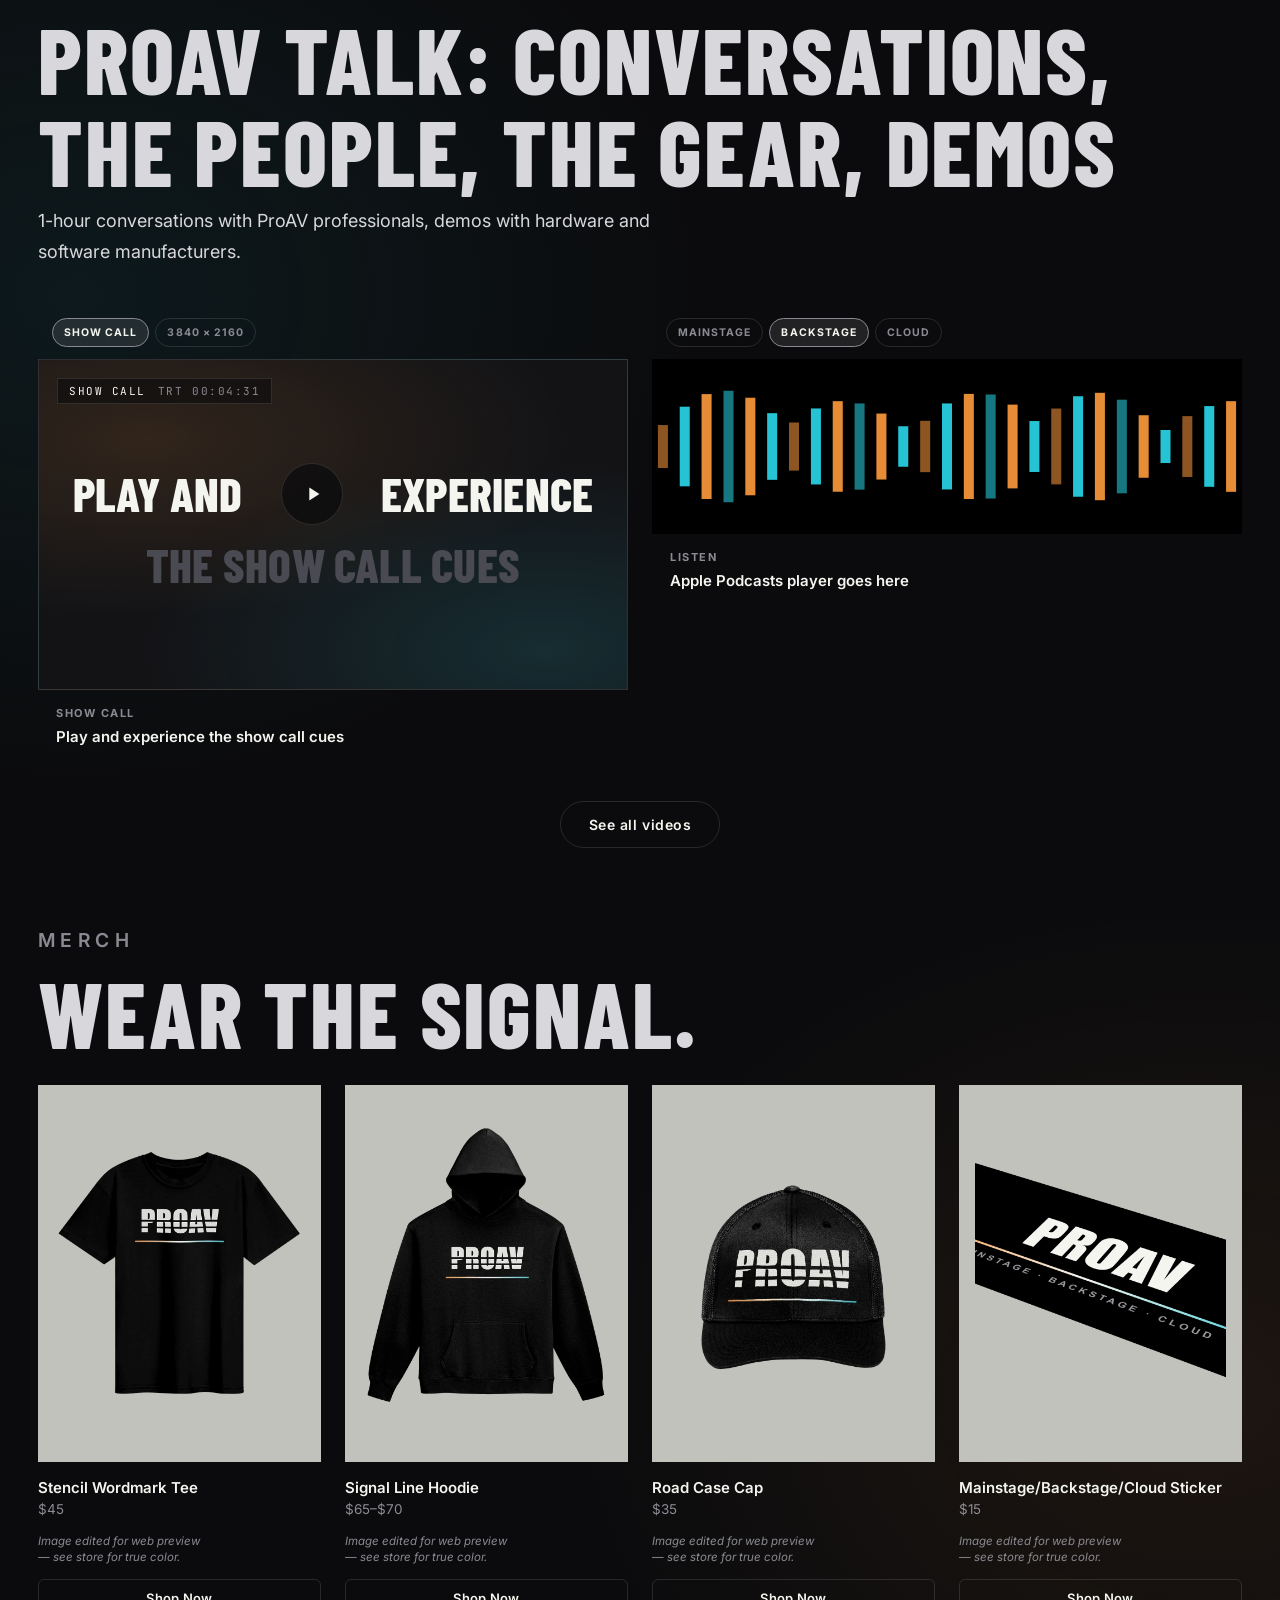
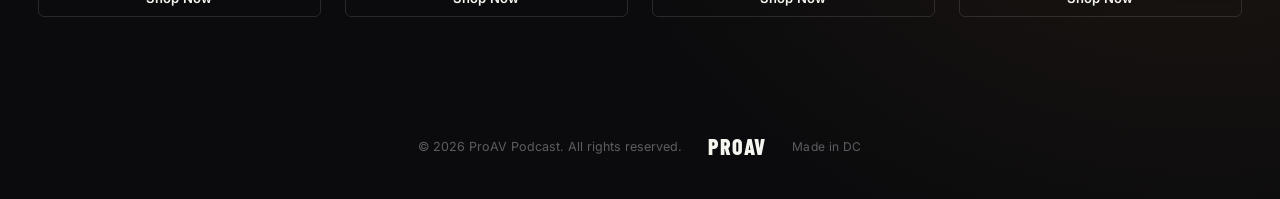
==== commit edbb834b: "update" ====
--- a/index.html
+++ b/index.html
@@ -80,7 +80,7 @@
       <a href="#watch">Episodes</a>
       <a href="/showcall">Showcall</a>
       <a href="#merch">Merch</a>
-      <a href="/digest.html">Signal Flow Digest</a>
+      <a href="/signal-flow-digest.html">Signal Flow Digest</a>
       <a href="/contact">Contact</a>
     </div>
     <div class="nav-social">
@@ -118,7 +118,7 @@
   <a href="#watch">Episodes</a>
   <a href="/showcall">Showcall</a>
   <a href="#merch">Merch</a>
-  <a href="/digest.html">Signal Flow Digest</a>
+  <a href="/signal-flow-digest.html">Signal Flow Digest</a>
   <a href="/contact">Contact</a>
   <div class="footer-social" style="margin-top: 32px;">
     <a href="https://www.youtube.com/@theproavpodcast" aria-label="YouTube" target="_blank" rel="noopener">
@@ -1370,7 +1370,7 @@
       });
 
       // static entry for the Contact page, since it's a separate document
-      index.push({ cat: 'Page', title: 'Signal Flow Digest', snippet: 'A digest of live production and ProAV news.', href: '/digest.html' });
+      index.push({ cat: 'Page', title: 'Signal Flow Digest', snippet: 'A digest of live production and ProAV news.', href: '/signal-flow-digest.html' });
       index.push({ cat: 'Page', title: 'Contact', snippet: 'Guest pitches, sponsor inquiries, and general contact.', href: '/contact' });
 
       return index;
--- a/css/base.css
+++ b/css/base.css
@@ -208,7 +208,7 @@
 html[data-cue="cue1"] .hero-word { --ch-site: var(--logo-cue1); }
 
 /* THE INTERIOR PAGES ARE OFF THE CUE.
-   digest.html and contact.html used to carry data-cue="cue1" so they would open
+   signal-flow-signal-flow-digest.html and contact.html used to carry data-cue="cue1" so they would open
    already looking like the homepage does after the wall calls CUE 1. That tied them to
    --cue1-level, the LED WALL's dim level, so taking the wall to 20% dragged both pages down
    with it. They were moved to their own data-rest level, and then off the cue altogether:
